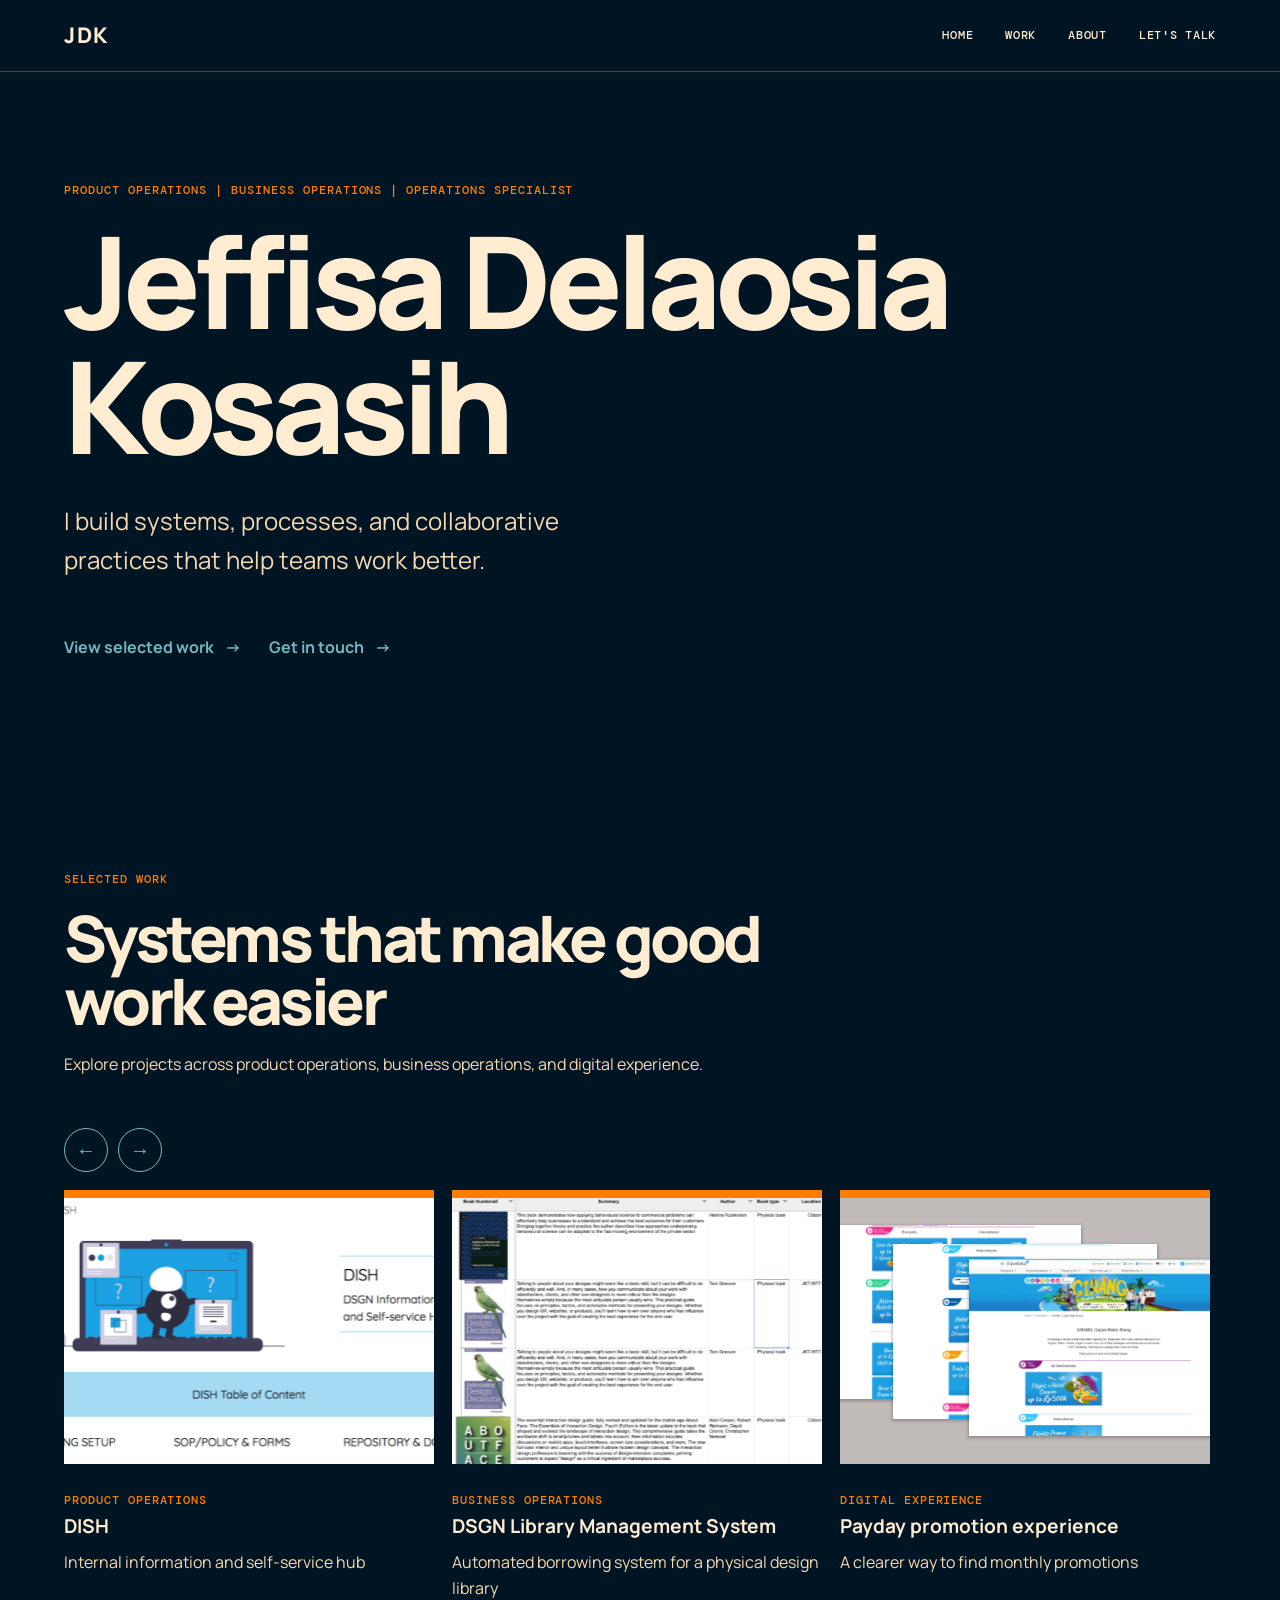
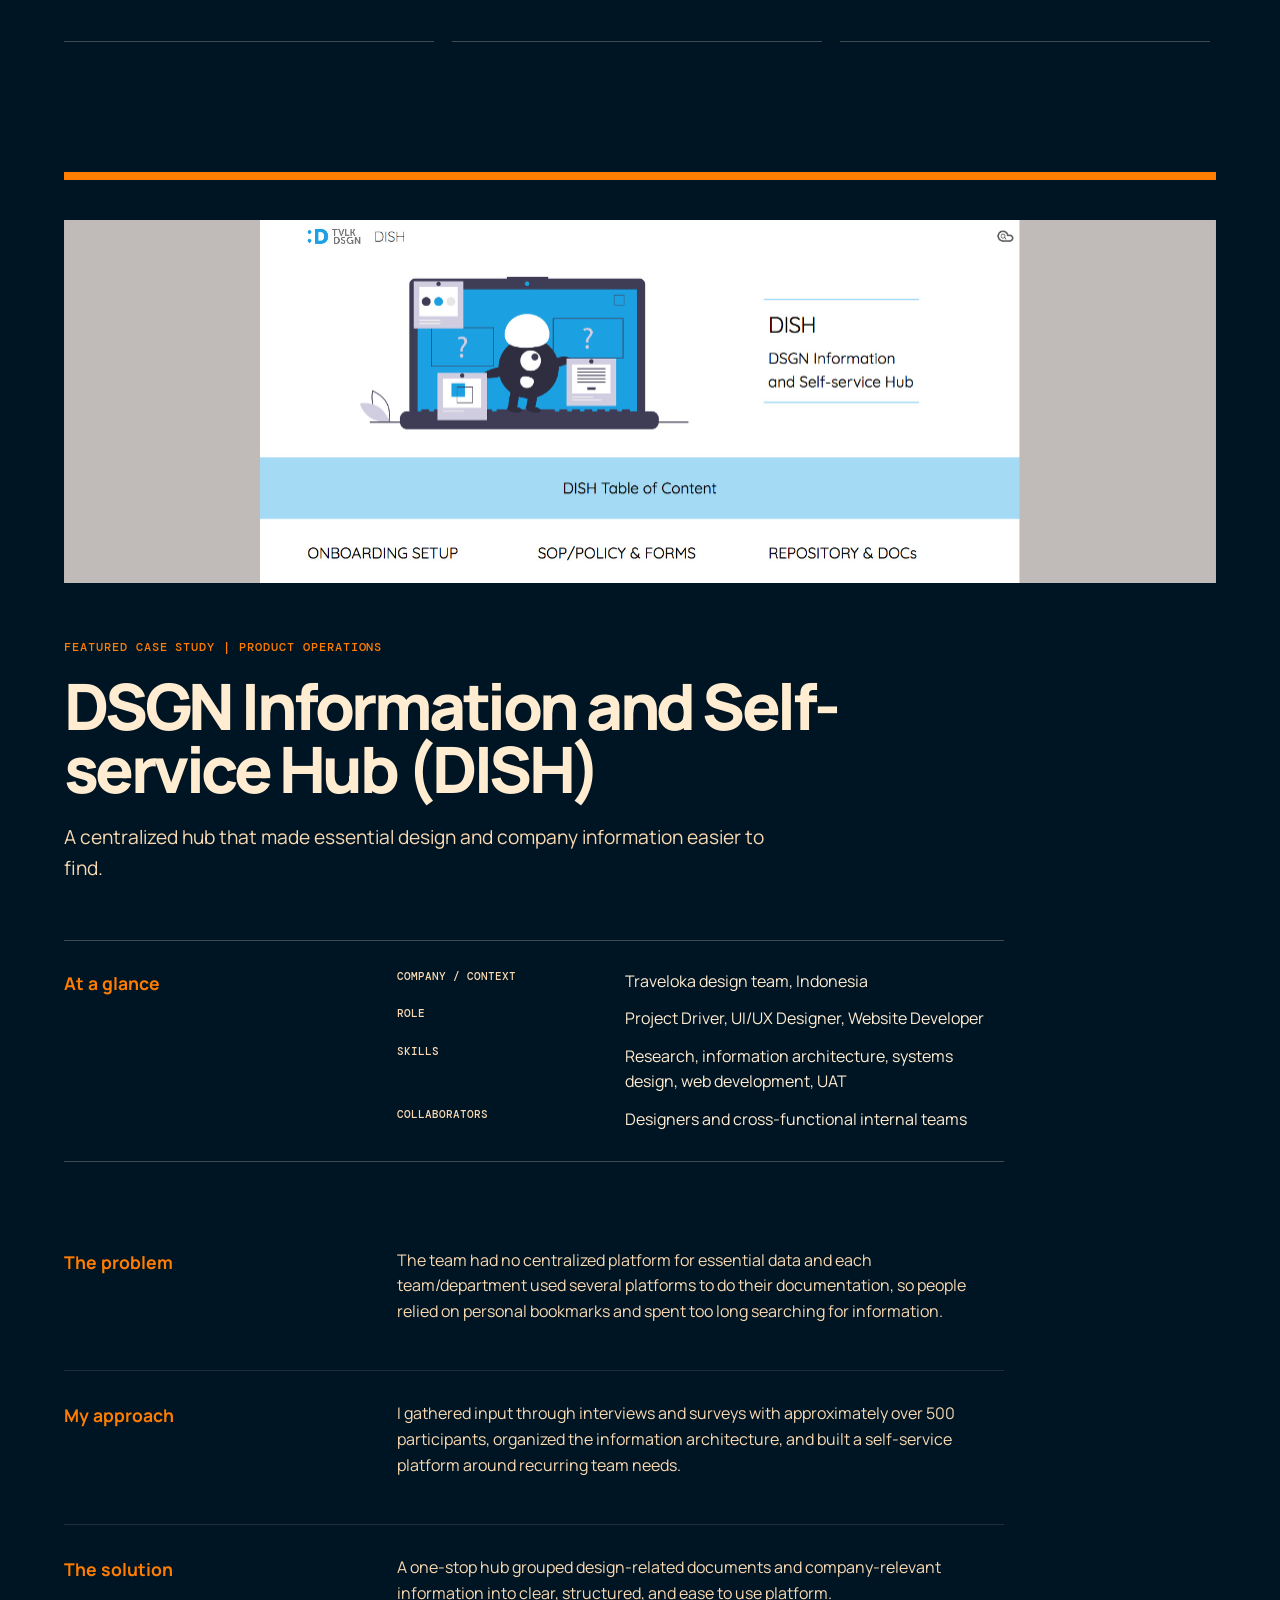
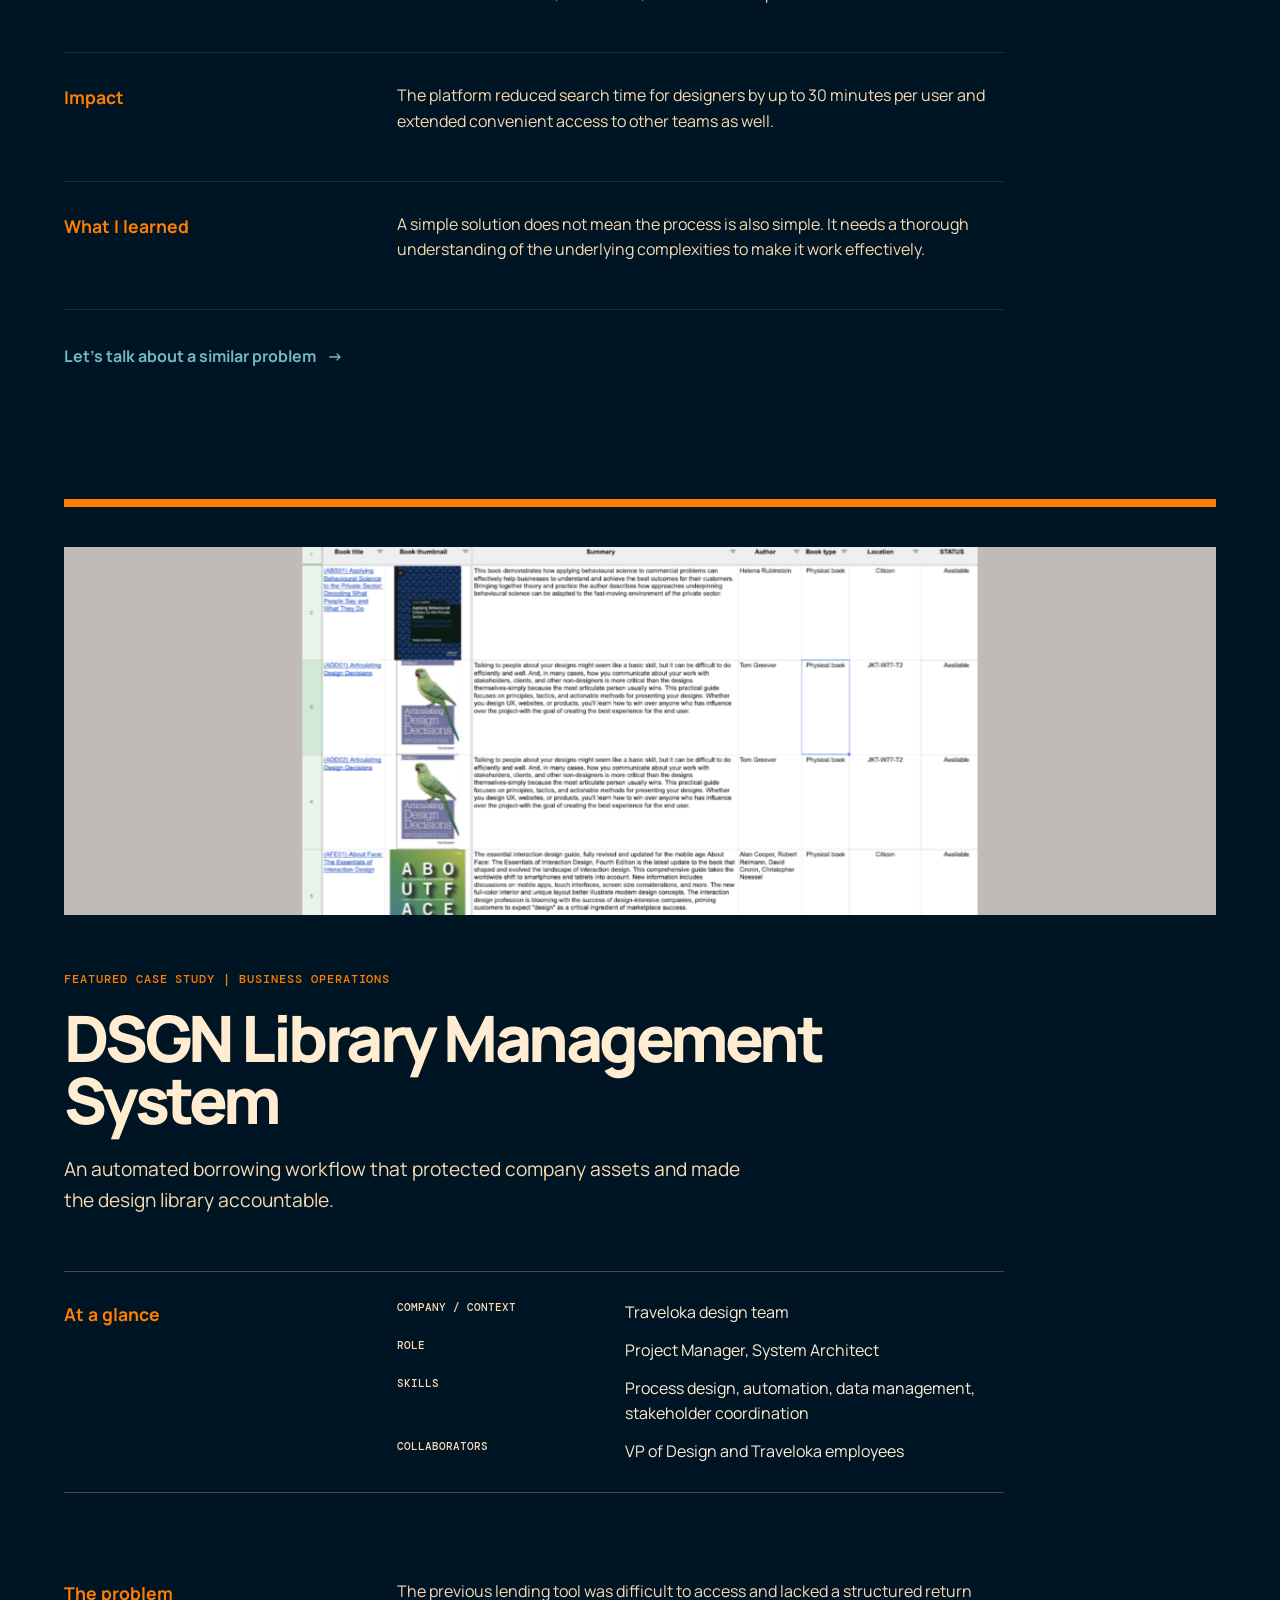
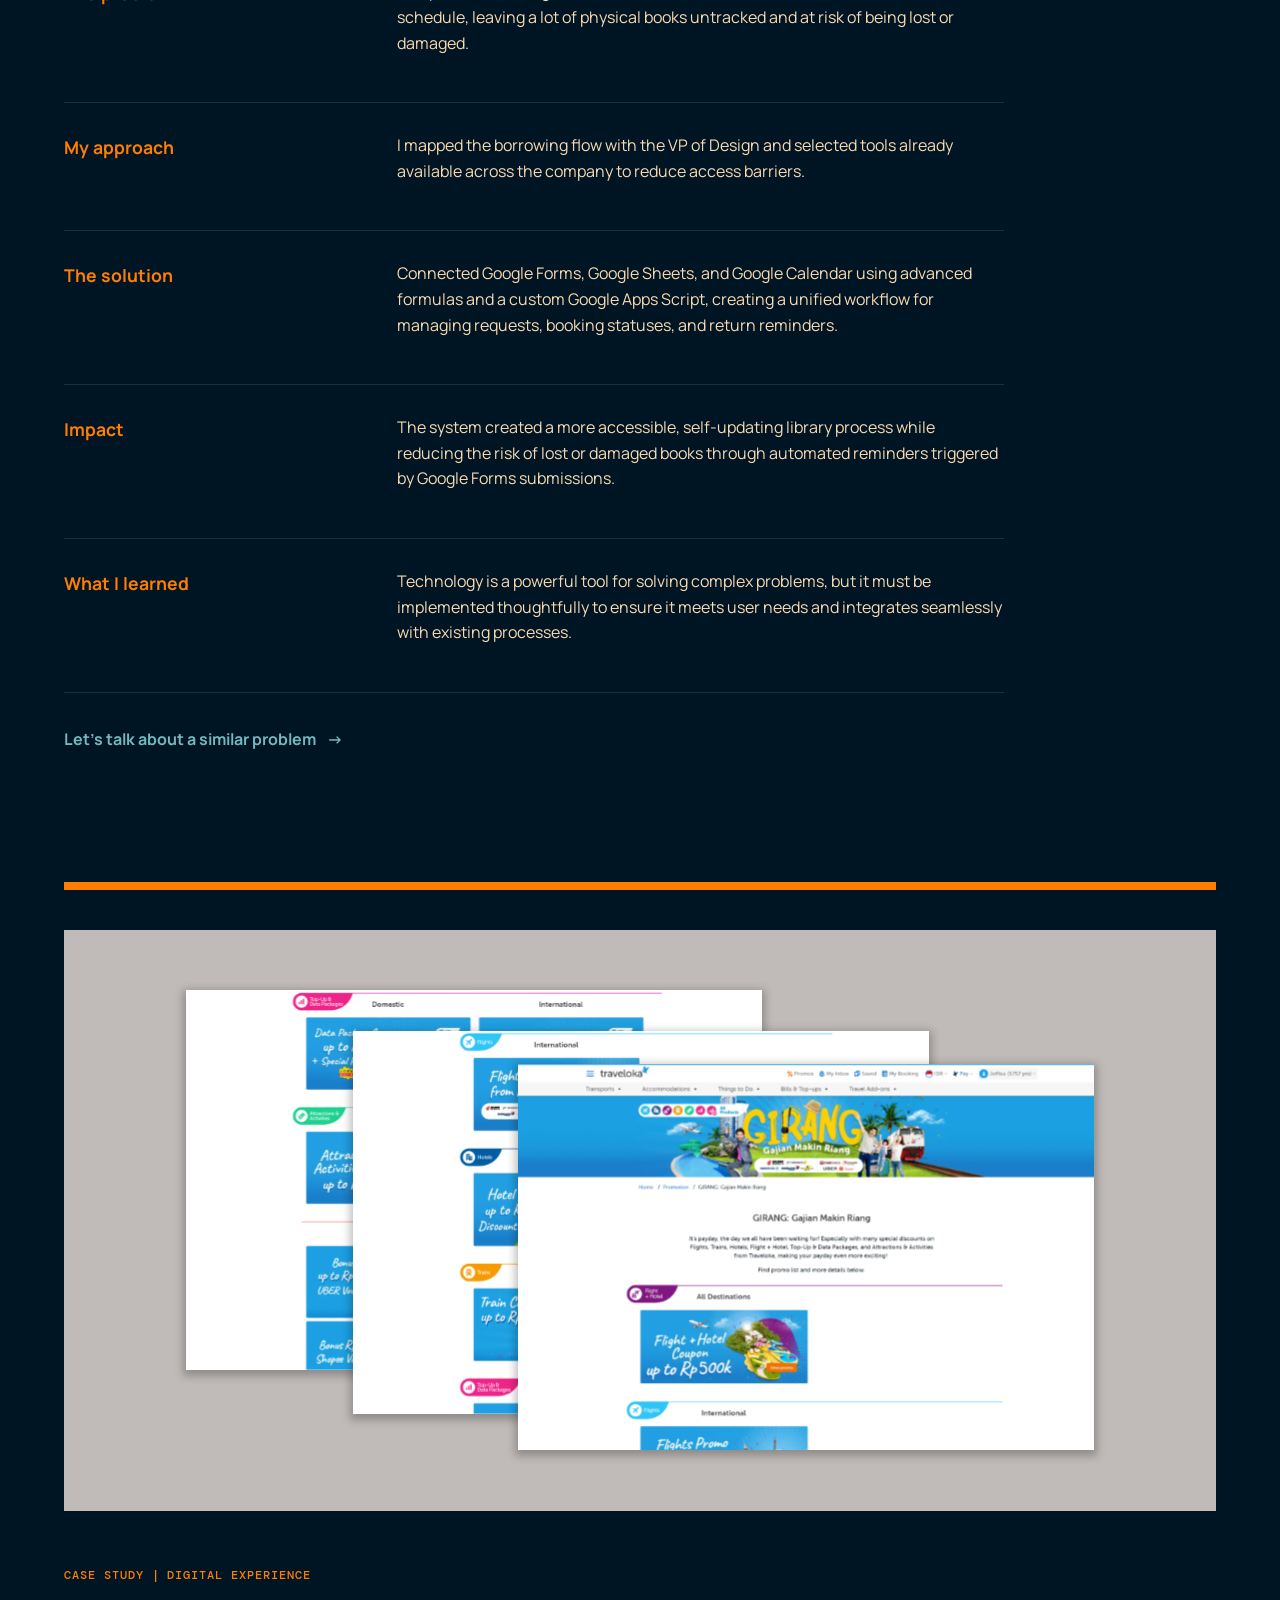
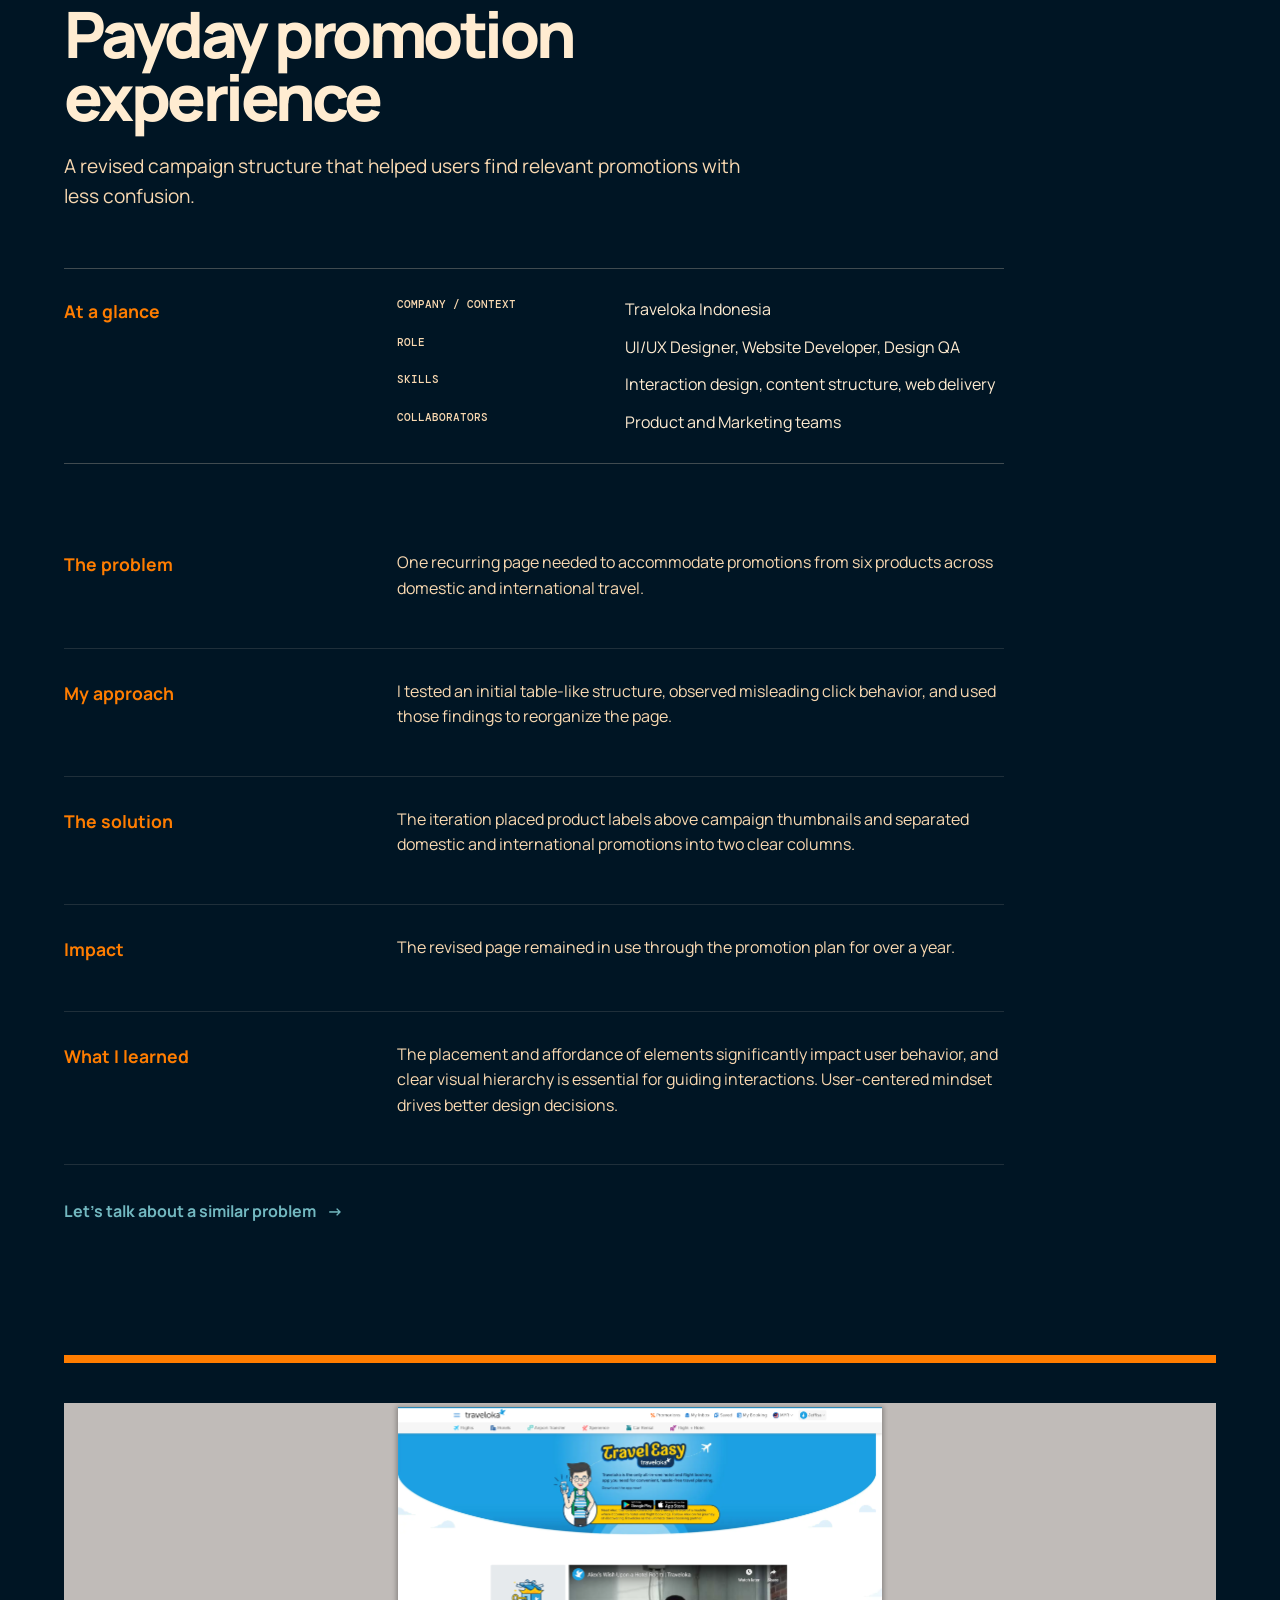
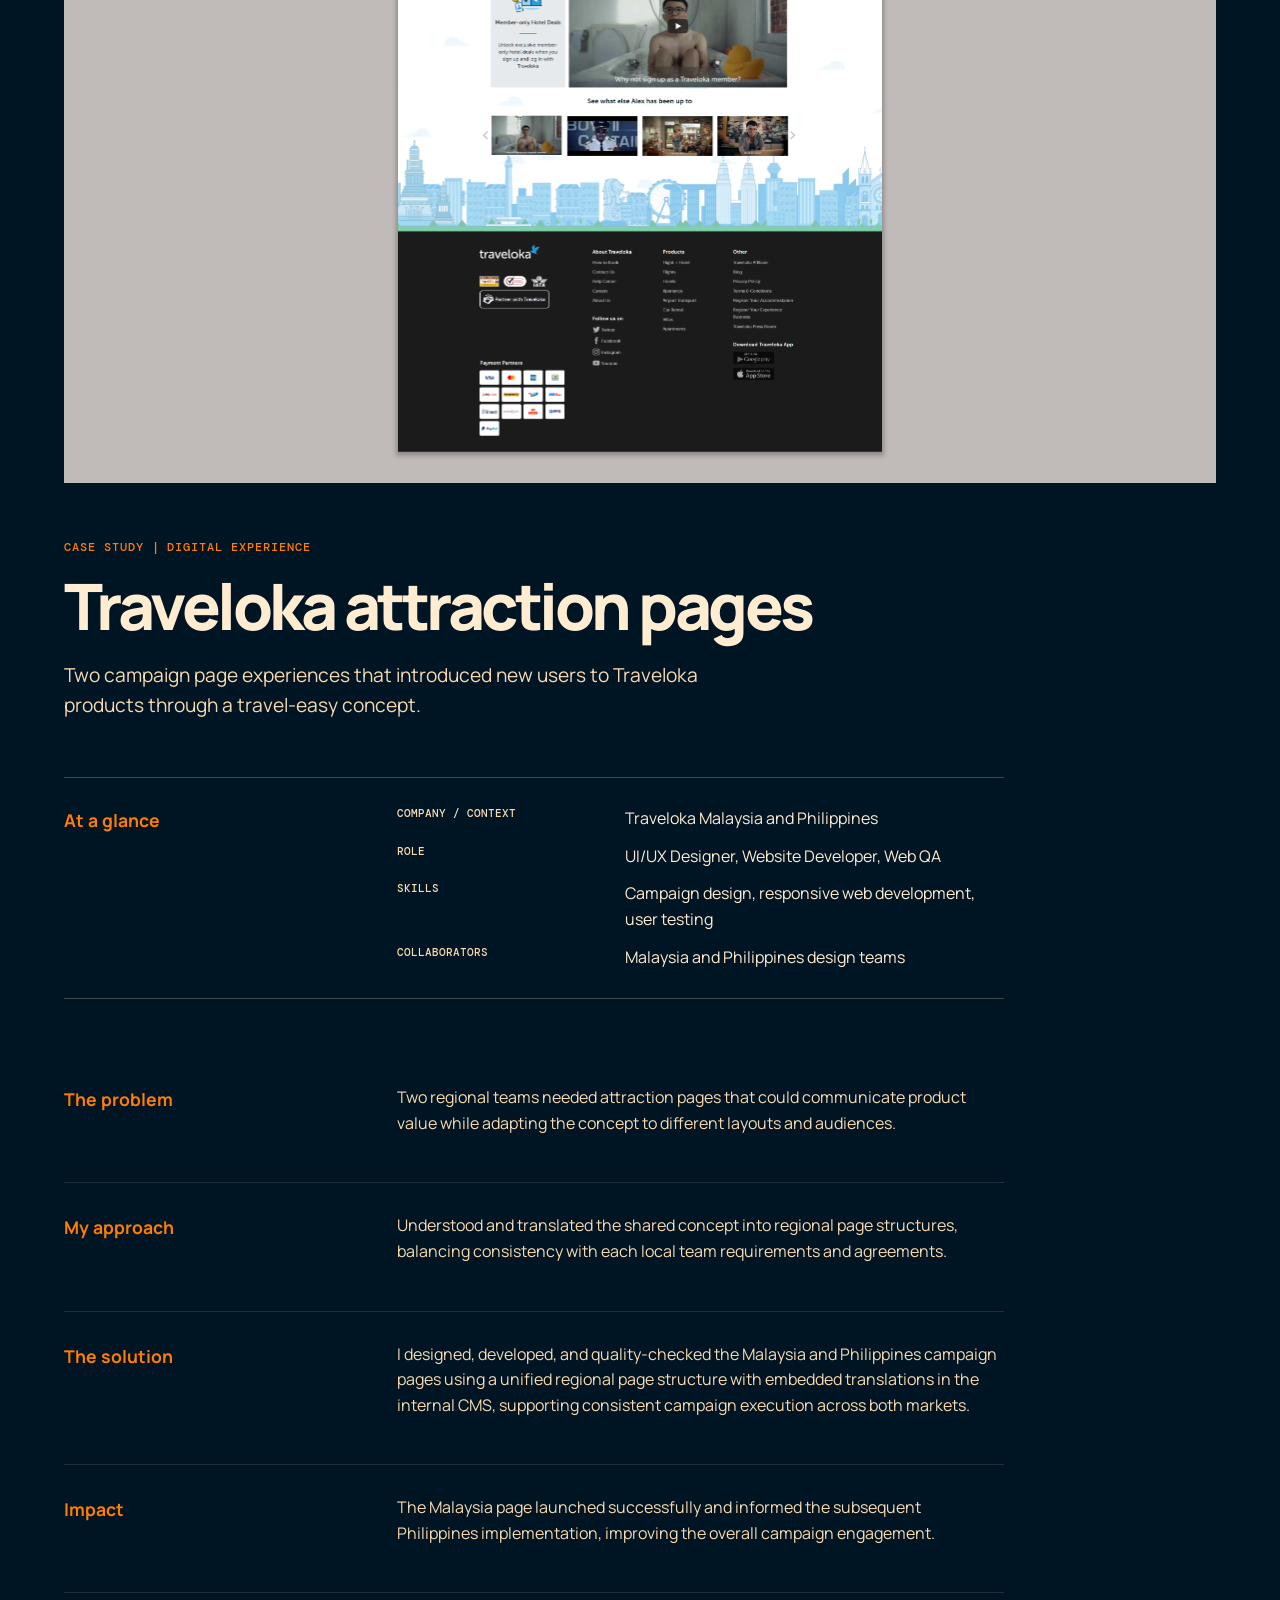
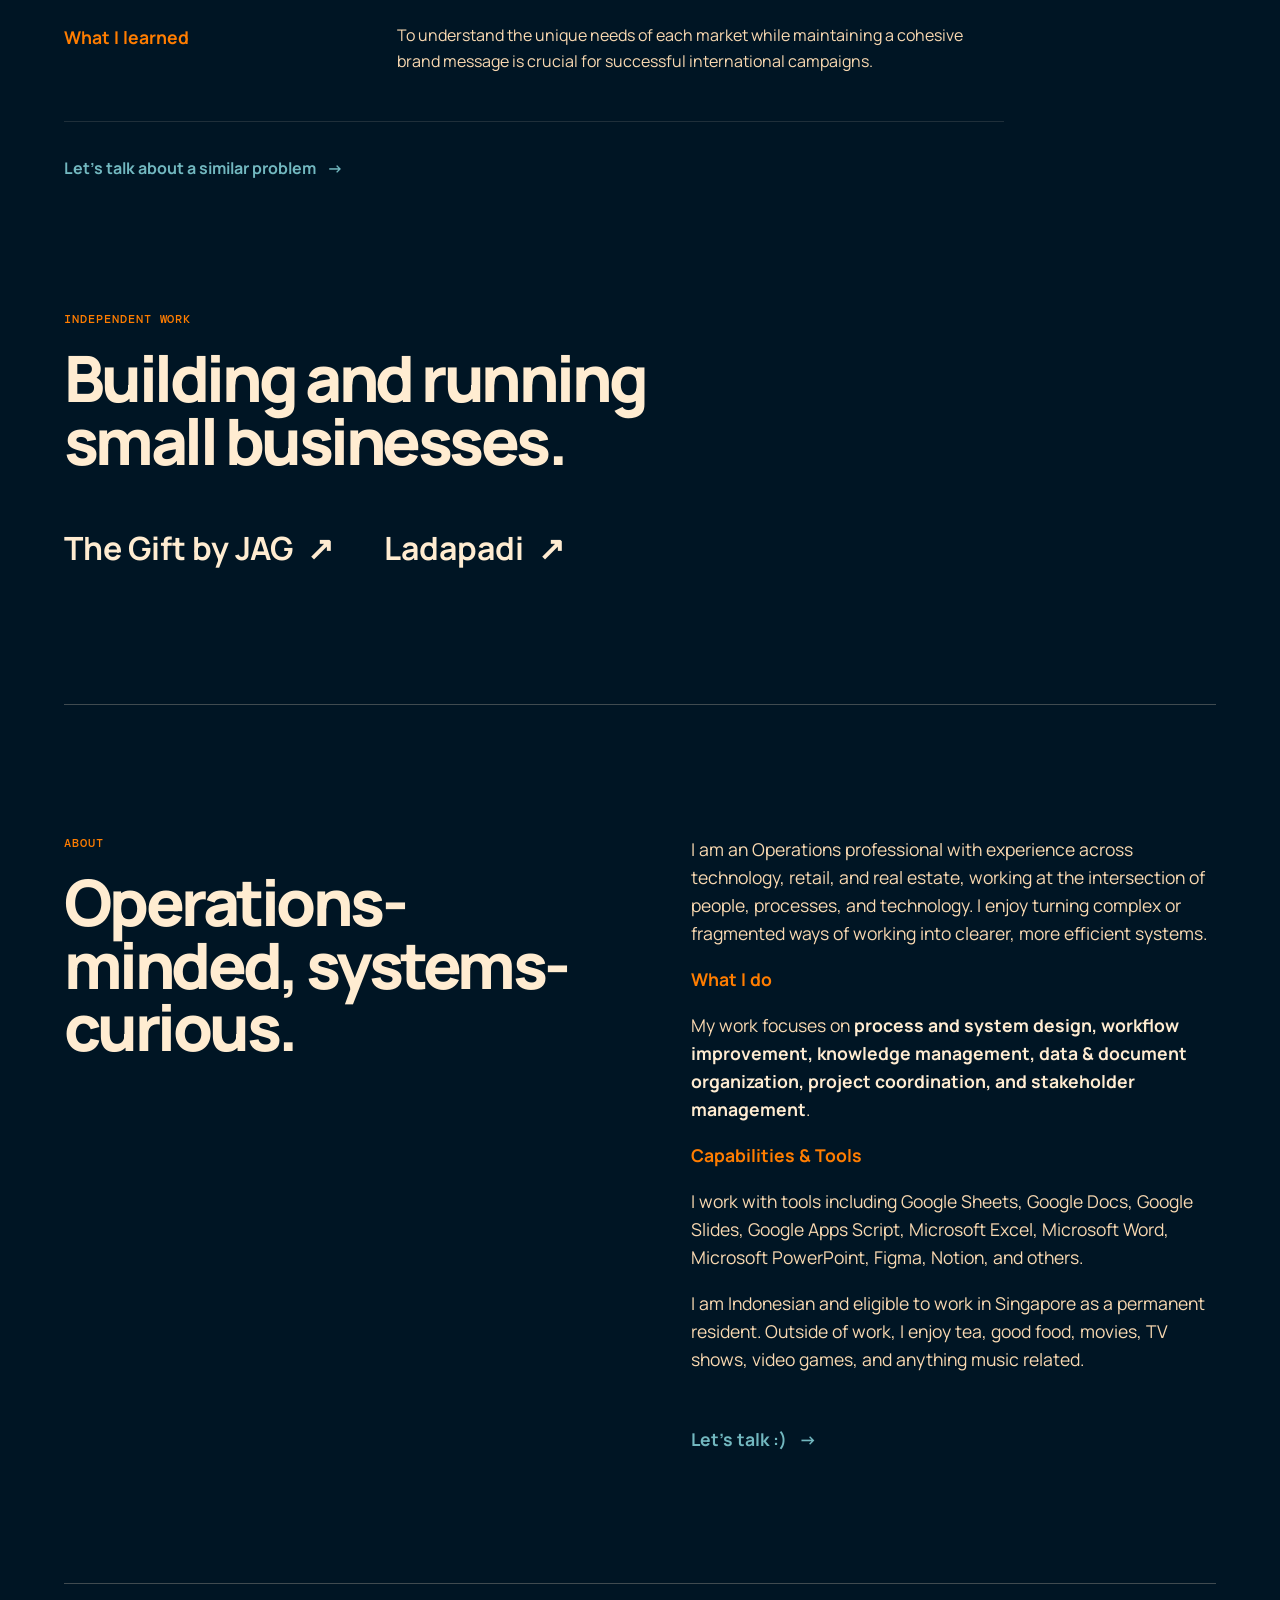
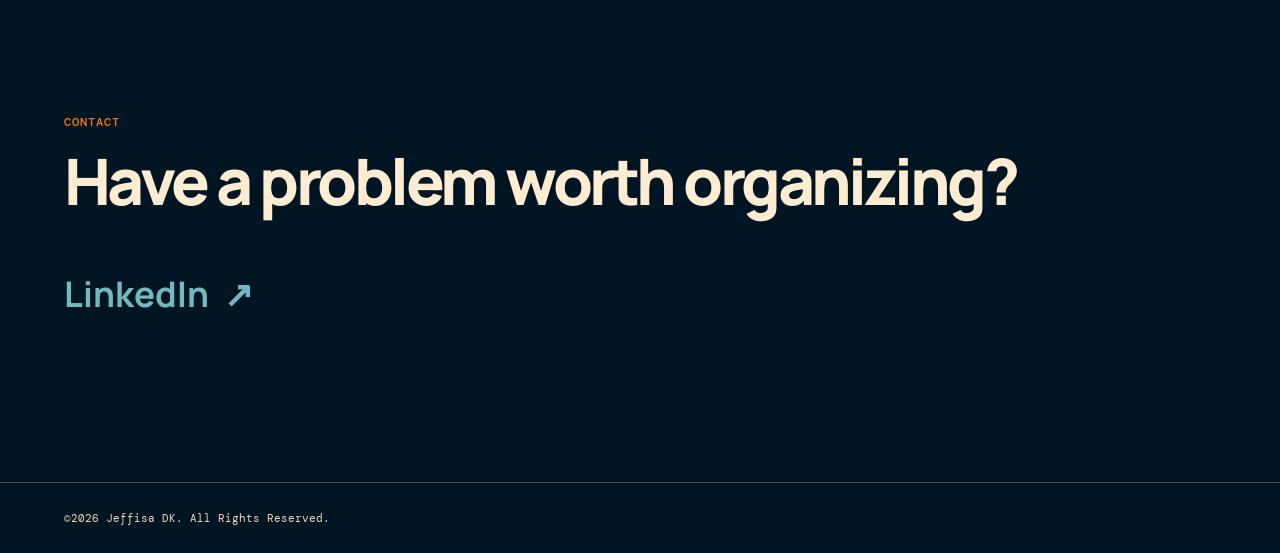
==== index.html @ f5253655 "remove email, add title" ====
<!DOCTYPE html>
<html lang="en">

<head>
    <meta charset="UTF-8">
    <meta name="viewport" content="width=device-width, initial-scale=1.0">
    <meta name="description" content="Jeffisa Delaosia Kosasih - Product Operations and Business Operations portfolio.">
    <link rel="stylesheet" href="style.css">
    <title>Jeffisa Delaosia Kosasih | Product Operations</title>
</head>

<body>
    <header class="site-header">
        <a class="logo" href="#home" aria-label="Jeffisa Delaosia Kosasih home">JDK</a>
        <nav class="site-nav" aria-label="Primary navigation"><a href="#home">Home</a><a href="#work">Work</a><a
                href="#about">About</a><a href="#contact">Let's talk</a></nav>
    </header>
    <main>
        <section class="hero" id="home" aria-labelledby="hero-title">
            <p class="eyebrow">Product Operations | Business Operations | Operations Specialist</p>
            <h1 id="hero-title">Jeffisa Delaosia Kosasih</h1>
            <p class="hero-lede">I build systems, processes, and collaborative practices that help teams work better.
            </p>
            <div class="hero-actions"><a class="text-button" href="#work">View selected work <span
                        aria-hidden="true">&#8594;</span></a><a class="text-button" href="#contact">Get in touch <span
                        aria-hidden="true">&#8594;</span></a></div>
        </section>
        <section class="work-index" id="work" aria-labelledby="work-title">
            <div class="section-heading">
                <p class="eyebrow">Selected work</p>
                <h2 id="work-title">Systems that make good work easier</h2>
                <p>Explore projects across product operations, business operations, and digital experience.</p>
            </div>
            <div class="work-gallery" data-work-gallery>
                <div class="work-controls" aria-label="Selected work controls"><button class="work-arrow" type="button"
                        data-work-prev aria-label="Show previous projects">&#8592;</button><button class="work-arrow"
                        type="button" data-work-next aria-label="Show next projects">&#8594;</button></div>
                <div class="work-viewport" data-work-viewport>
                    <div class="work-track" data-work-track>
                        <a class="work-card work-card-featured" href="#dish"><img src="./picture/do1.svg"
                                alt="Preview of the DISH information hub"><span class="card-type">Product
                                Operations</span>
                            <h3>DISH</h3>
                            <p>Internal information and self-service hub</p>
                        </a>
                        <a class="work-card work-card-featured" href="#library"><img src="./picture/do2.svg"
                                alt="Preview of the DSGN Library Management System"><span class="card-type">Business
                                Operations</span>
                            <h3>DSGN Library Management System</h3>
                            <p>Automated borrowing system for a physical design library</p>
                        </a>
                        <a class="work-card" href="#payday"><img src="./picture/wdd1.svg"
                                alt="Preview of a payday promotion page"><span class="card-type">Digital
                                Experience</span>
                            <h3>Payday promotion experience</h3>
                            <p>A clearer way to find monthly promotions</p>
                        </a>
                        <a class="work-card" href="#attraction"><img src="./picture/wdd2-p1.svg"
                                alt="Preview of a Traveloka attraction page"><span class="card-type">Digital
                                Experience</span>
                            <h3>Traveloka attraction pages</h3>
                            <p>Reusable campaign experiences for new users</p>
                        </a>
                    </div>
                </div>
            </div>
        </section>
        <section class="case-studies" aria-label="Case studies">
            <article class="case-study featured-case" id="dish">
                <div class="case-visual"><img src="./picture/do1.svg" alt="DISH information hub preview"></div>
                <div class="case-content">
                    <p class="card-type">Featured case study | Product Operations</p>
                    <h2>DSGN Information and Self-service Hub (DISH)</h2>
                    <p class="outcome">A centralized hub that made essential design and company information easier to
                        find.</p>
                    <div class="at-a-glance">
                        <h3>At a glance</h3>
                        <dl>
                            <dt>Company / context</dt>
                            <dd>Traveloka design team, Indonesia</dd>
                            <dt>Timeline</dt>
                            <dd>Lorem ipsum dolor sit amet.</dd>
                            <dt>Role</dt>
                            <dd>Project Driver, UI/UX Designer, Website Developer</dd>
                            <dt>Skills</dt>
                            <dd>Research, information architecture, systems design, web development, UAT</dd>
                            <dt>Collaborators</dt>
                            <dd>Designers and cross-functional internal teams</dd>
                        </dl>
                    </div>
                    <div class="case-section">
                        <h3>The problem</h3>
                        <p>The team had no centralized platform for essential data and each team/department used several
                            platforms to do their documentation, so people relied on personal bookmarks and spent too long
                            searching for information.</p>
                    </div>
                    <div class="case-section">
                        <h3>My approach</h3>
                        <p>I gathered input through interviews and surveys with approximately over 500 participants,
                            organized the information architecture, and built a self-service platform around recurring
                            team needs.</p>
                    </div>
                    <div class="case-section">
                        <h3>The solution</h3>
                        <p>A one-stop hub grouped design-related documents and company-relevant information into clear,
                            structured, and ease to use platform.</p>
                    </div>
                    <div class="case-section">
                        <h3>Impact</h3>
                        <p>The platform reduced search time for designers by up to 30 minutes per user and extended
                            convenient access to other teams as well.</p>
                    </div>
                    <div class="case-section">
                        <h3>What I learned</h3>
                        <p>A simple solution does not mean the process is also simple. It needs a thorough understanding of the underlying complexities to make it work effectively.</p>
                    </div><a class="case-contact text-button" href="#contact">Let's talk about a similar problem <span
                            aria-hidden="true">&#8594;</span></a>
                </div>
            </article>
            <article class="case-study featured-case" id="library">
                <div class="case-visual"><img src="./picture/do2.svg" alt="DSGN Library Management System preview">
                </div>
                <div class="case-content">
                    <p class="card-type">Featured case study | Business Operations</p>
                    <h2>DSGN Library Management System</h2>
                    <p class="outcome">An automated borrowing workflow that protected company assets and made the design
                        library accountable.</p>
                    <div class="at-a-glance">
                        <h3>At a glance</h3>
                        <dl>
                            <dt>Company / context</dt>
                            <dd>Traveloka design team</dd>
                            <dt>Timeline</dt>
                            <dd>Lorem ipsum dolor sit amet.</dd>
                            <dt>Role</dt>
                            <dd>Project Manager, System Architect</dd>
                            <dt>Skills</dt>
                            <dd>Process design, automation, data management, stakeholder coordination</dd>
                            <dt>Collaborators</dt>
                            <dd>VP of Design and Traveloka employees</dd>
                        </dl>
                    </div>
                    <div class="case-section">
                        <h3>The problem</h3>
                        <p>The previous lending tool was difficult to access and lacked a structured return schedule,
                            leaving a lot of physical books untracked and at risk of being lost or damaged.</p>
                    </div>
                    <div class="case-section">
                        <h3>My approach</h3>
                        <p>I mapped the borrowing flow with the VP of Design and selected tools already available across
                            the company to reduce access barriers.</p>
                    </div>
                    <div class="case-section">
                        <h3>The solution</h3>
                        <p>Connected Google Forms, Google Sheets, and Google Calendar using advanced formulas and a custom Google Apps Script, creating a unified workflow for managing requests, booking statuses, and return reminders.</p>
                    </div>
                    <div class="case-section">
                        <h3>Impact</h3>
                        <p>The system created a more accessible, self-updating library process while reducing the risk of lost or damaged books through automated reminders triggered by Google Forms submissions.</p>
                    </div>
                    <div class="case-section">
                        <h3>What I learned</h3>
                        <p>Technology is a powerful tool for solving complex problems, but it must be implemented thoughtfully to ensure it meets user needs and integrates seamlessly with existing processes.</p>
                    </div><a class="case-contact text-button" href="#contact">Let's talk about a similar problem <span
                            aria-hidden="true">&#8594;</span></a>
                </div>
            </article>
            <article class="case-study featured-case" id="payday">
                <div class="case-visual"><img src="./picture/wdd1.svg" alt="Payday promotion experience preview"></div>
                <div class="case-content">
                    <p class="card-type">Case study | Digital Experience</p>
                    <h2>Payday promotion experience</h2>
                    <p class="outcome">A revised campaign structure that helped users find relevant promotions with less
                        confusion.</p>
                    <div class="at-a-glance">
                        <h3>At a glance</h3>
                        <dl>
                            <dt>Company / context</dt>
                            <dd>Traveloka Indonesia</dd>
                            <dt>Timeline</dt>
                            <dd>Lorem ipsum dolor sit amet.</dd>
                            <dt>Role</dt>
                            <dd>UI/UX Designer, Website Developer, Design QA</dd>
                            <dt>Skills</dt>
                            <dd>Interaction design, content structure, web delivery</dd>
                            <dt>Collaborators</dt>
                            <dd>Product and Marketing teams</dd>
                        </dl>
                    </div>
                    <div class="case-section">
                        <h3>The problem</h3>
                        <p>One recurring page needed to accommodate promotions from six products across domestic and
                            international travel.</p>
                    </div>
                    <div class="case-section">
                        <h3>My approach</h3>
                        <p>I tested an initial table-like structure, observed misleading click behavior, and used those
                            findings to reorganize the page.</p>
                    </div>
                    <div class="case-section">
                        <h3>The solution</h3>
                        <p>The iteration placed product labels above campaign thumbnails and separated domestic and
                            international promotions into two clear columns.</p>
                    </div>
                    <div class="case-section">
                        <h3>Impact</h3>
                        <p>The revised page remained in use through the promotion plan for over a year.</p>
                    </div>
                    <div class="case-section">
                        <h3>What I learned</h3>
                        <p>The placement and affordance of elements significantly impact user behavior, and clear visual hierarchy is essential for guiding interactions. User-centered mindset drives better design decisions.</p>
                    </div><a class="case-contact text-button" href="#contact">Let's talk about a similar problem <span
                            aria-hidden="true">&#8594;</span></a>
                </div>
            </article>
            <article class="case-study featured-case" id="attraction">
                <div class="case-visual"><img src="./picture/wdd2-p1.svg" alt="Traveloka attraction page preview"></div>
                <div class="case-content">
                    <p class="card-type">Case study | Digital Experience</p>
                    <h2>Traveloka attraction pages</h2>
                    <p class="outcome">Two campaign page experiences that introduced new users to Traveloka products
                        through a travel-easy concept.</p>
                    <div class="at-a-glance">
                        <h3>At a glance</h3>
                        <dl>
                            <dt>Company / context</dt>
                            <dd>Traveloka Malaysia and Philippines</dd>
                            <dt>Timeline</dt>
                            <dd>Lorem ipsum dolor sit amet.</dd>
                            <dt>Role</dt>
                            <dd>UI/UX Designer, Website Developer, Web QA</dd>
                            <dt>Skills</dt>
                            <dd>Campaign design, responsive web development, user testing</dd>
                            <dt>Collaborators</dt>
                            <dd>Malaysia and Philippines design teams</dd>
                        </dl>
                    </div>
                    <div class="case-section">
                        <h3>The problem</h3>
                        <p>Two regional teams needed attraction pages that could communicate product value while
                            adapting the concept to different layouts and audiences.</p>
                    </div>
                    <div class="case-section">
                        <h3>My approach</h3>
                        <p>Understood and translated the shared concept into regional page structures, balancing consistency with
                            each local team requirements and agreements.</p>
                    </div>
                    <div class="case-section">
                        <h3>The solution</h3>
                        <p>I designed, developed, and quality-checked the Malaysia and Philippines campaign pages using a unified regional page structure with embedded translations in the internal CMS, supporting consistent campaign execution across both markets.</p>
                    </div>
                    <div class="case-section">
                        <h3>Impact</h3>
                        <p>The Malaysia page launched successfully and informed the subsequent Philippines
                            implementation, improving the overall campaign engagement.</p>
                    </div>
                    <div class="case-section">
                        <h3>What I learned</h3>
                        <p>To understand the unique needs of each market while maintaining a cohesive brand message is crucial for successful international campaigns.</p>
                    </div><a class="case-contact text-button" href="#contact">Let's talk about a similar problem <span
                            aria-hidden="true">&#8594;</span></a>
                </div>
            </article>
        </section>
        <section class="independent-work" aria-labelledby="independent-title">
            <div class="section-heading">
                <p class="eyebrow">Independent work</p>
                <h2 id="independent-title">Building and running small businesses.</h2>
            </div>
            <div class="independent-links"><a href="https://www.instagram.com/thegiftbyjag/" target="_blank"
                    rel="noreferrer">The Gift by JAG <span aria-hidden="true">&#8599;</span></a><a
                    href="https://www.instagram.com/sambal.ladapadi/" target="_blank" rel="noreferrer">Ladapadi <span
                        aria-hidden="true">&#8599;</span></a></div>
        </section>
        <section class="about-section" id="about" aria-labelledby="about-title">
            <div>
                <p class="eyebrow">About</p>
                <h2 id="about-title">Operations-minded, systems-curious.</h2>
            </div>
            <div class="about-copy">
                <p>I am an Operations professional with experience across technology, retail, and real estate, working at the intersection of people, processes, and technology. I enjoy turning complex or fragmented ways of working into clearer, more efficient systems.</p>
                <h3>What I do</h3><p>My work focuses on <strong>process and system design, workflow improvement, knowledge management, data & document organization, project
                        coordination, and stakeholder management</strong>.</p> 
                        <h3>Capabilities & Tools</h3><p></p>I work with tools including Google Sheets, Google Docs,
                    Google Slides, Google Apps Script, Microsoft Excel, Microsoft Word, Microsoft PowerPoint, Figma, Notion, and others.</p>
                <p>I am Indonesian and eligible to work in Singapore as a permanent resident. Outside of work, I enjoy tea, good food, movies, TV shows, video
                    games, and anything music related.</p><a class="case-contact text-button" href="#contact">Let's talk :)  <span
                            aria-hidden="true">&#8594;</span></a>
            </div>
        </section>
        <section class="contact-section" id="contact" aria-labelledby="contact-title">
            <p class="eyebrow">Contact</p>
            <h2 id="contact-title">Have a problem worth organizing?</h2><a
                class="contact-link" href="https://www.linkedin.com/in/jeffisa-delaosia-k-0b589a56/" target="_blank"
                rel="noreferrer">LinkedIn <span aria-hidden="true">&#8599;</span></a>
        </section>
    </main>
    <footer class="site-footer">&#169;2026 Jeffisa DK. All Rights Reserved.</footer>
    <script src="script.js"></script>
</body>

</html>
---- style.css ----
@import url('https://fonts.googleapis.com/css2?family=DM+Mono:wght@400;500&family=Manrope:wght@400;500;600;700;800&display=swap');
:root { --ink: #FFECD1; --navy: #001524; --teal: #15616D; --link: #72B8C0; --orange: #FF7D00; --rust: #78290F; --line: rgba(255, 236, 209, .25); }
* { box-sizing: border-box; }
html { scroll-behavior: smooth; }
body { margin: 0; overflow-x: hidden; background: var(--navy); color: var(--ink); font-family: 'Manrope', sans-serif; line-height: 1.6; }
a { color: inherit; text-decoration: none; }
img { display: block; max-width: 100%; }
.site-header { position: sticky; top: 0; z-index: 10; display: flex; align-items: center; justify-content: space-between; padding: 18px 5vw; background: rgba(0, 21, 36, .94); border-bottom: 1px solid var(--line); backdrop-filter: blur(12px); }
.logo { color: #FFECD1; font-size: 1.35rem; font-weight: 800; letter-spacing: .08em; }
.site-nav { display: flex; gap: 32px; font: 500 12px 'DM Mono', monospace; text-transform: uppercase; letter-spacing: .06em; }
.site-nav a:hover, .contact-link:hover, .independent-links a:hover, .text-button:hover, .case-contact:hover { color: var(--link); }
.hero, .work-index, .case-studies, .independent-work, .about-section, .contact-section { width: min(1280px, 90vw); margin: 0 auto; }
.hero { min-height: 76vh; display: flex; flex-direction: column; justify-content: center; padding: 110px 0 130px; }
.eyebrow, .card-type { margin: 0 0 20px; color: var(--orange); font: 500 12px 'DM Mono', monospace; letter-spacing: .08em; text-transform: uppercase; }
h1, h2, h3, p { margin-top: 0; }
h1, h2 { overflow-wrap: anywhere; font-weight: 800; letter-spacing: -.055em; line-height: .98; }
h1 { max-width: 100%; margin-bottom: 34px; color: var(--ink); font-size: clamp(3.6rem, 10vw, 9rem); }
h2 { font-size: clamp(2.2rem, 5vw, 5rem); }
h3 { font-size: 1.1rem; }
.hero-lede { max-width: 600px; color: #f9d9b1; font-size: clamp(1.1rem, 2vw, 1.5rem); }
.hero-actions { display: flex; flex-wrap: wrap; gap: 28px; margin-top: 32px; }
.text-button, .case-contact { color: var(--link); font-weight: 700; }
.text-button span, .contact-link span, .independent-links span, .case-contact span { display: inline-block; margin-left: 8px; transition: transform .2s; }
.text-button:hover span, .contact-link:hover span, .independent-links a:hover span, .case-contact:hover span { transform: translateX(5px); }
.work-index { padding: 80px 0 130px; }
.section-heading { max-width: 700px; margin-bottom: 50px; }
.section-heading h2 { margin-bottom: 20px; }
.section-heading p:last-child { color: #f9d9b1; }
.work-gallery { position: relative; }
.work-controls { display: flex; justify-content: flex-start; gap: 10px; margin-bottom: 18px; }
.work-arrow { display: grid; width: 44px; height: 44px; place-items: center; border: 1px solid var(--link); border-radius: 50%; background: transparent; color: var(--link); cursor: pointer; font: 20px 'DM Mono', monospace; }
.work-arrow:hover, .work-arrow:focus-visible { background: var(--link); color: var(--navy); }
.work-viewport { overflow: hidden; }
.work-track { display: flex; width: max-content; gap: 18px; transition: transform .35s ease; }
.work-card { width: min(31vw, 370px); flex: 0 0 auto; padding-bottom: 24px; border-bottom: 1px solid var(--line); }
.work-card img { width: 100%; aspect-ratio: 1.35; object-fit: cover; margin-bottom: 22px; background: var(--orange); border-top: 8px solid var(--orange); }
.work-card h3 { margin-bottom: 8px; font-size: 1.2rem; }
.work-card p { color: #f9d9b1; }
.work-card:hover h3 { color: var(--orange); }
.case-studies { display: grid; gap: 130px; }
.case-study { scroll-margin-top: 100px; padding-top: 40px; border-top: 1px solid var(--line); }
.case-study.featured-case { border-top: 8px solid var(--orange); }
.featured-case .case-visual { background: var(--rust); }
.case-visual { background: var(--teal); }
.case-study#attraction .case-visual { background: #C0BBB8; }
.case-visual img { width: 100%; max-height: 680px; object-fit: contain; }
.case-content { width: 100%; max-width: 940px; padding: 56px 0 0; }
.case-content h2 { max-width: 800px; margin-bottom: 22px; }
.outcome { max-width: 700px; color: #f9d9b1; font-size: 1.2rem; }
.at-a-glance { display: grid; grid-template-columns: 1fr 2fr; gap: 30px; margin: 56px 0; padding: 28px 0; border-top: 1px solid var(--line); border-bottom: 1px solid var(--line); }
.at-a-glance h3 { color: var(--orange); }
dl { display: grid; grid-template-columns: minmax(130px, .7fr) 1.3fr; gap: 12px 24px; margin: 0; }
dt { color: #f9d9b1; font: 500 11px 'DM Mono', monospace; text-transform: uppercase; }
dd { margin: 0; }
.case-section { display: grid; grid-template-columns: 1fr 2fr; gap: 30px; padding: 30px 0; border-bottom: 1px solid rgba(255, 236, 209, .12); }
.case-section h3 { color: var(--orange); }
.case-section p { color: #f9d9b1; }
.case-contact { display: inline-block; margin-top: 34px; color: var(--link); font-weight: 700; }
.independent-work, .about-section, .contact-section { padding: 130px 0; border-top: 1px solid var(--line); }
.case-studies + .independent-work { border-top: 0; }
.independent-links { display: flex; flex-wrap: wrap; gap: 50px; font-size: clamp(1.2rem, 2.5vw, 2rem); font-weight: 700; }
.about-section { display: grid; grid-template-columns: 1fr 1fr; gap: 8vw; }
.about-copy { color: #f9d9b1; font-size: 1.1rem; }
.about-copy h3 { color: #FF7D00; }
.about-copy strong { color: var(--ink); }
.contact-section { padding-bottom: 160px; }
.contact-link { display: inline-block; margin-right: 36px; color: var(--link); font-size: clamp(1.2rem, 3vw, 2.2rem); font-weight: 700; }
.site-footer { padding: 28px 5vw; border-top: 1px solid var(--line); color: #f9d9b1; font: 11px 'DM Mono', monospace; }
@media (max-width: 1000px) {
	.hero, .work-index, .case-studies, .independent-work, .about-section, .contact-section { width: min(92vw, 760px); }
	.hero { padding: 90px 0 110px; }
	h1 { font-size: clamp(3.2rem, 9vw, 6.5rem); }
	h2 { font-size: clamp(2.1rem, 6vw, 4rem); }
	.case-content { padding-top: 44px; }
	.at-a-glance, .case-section, .about-section { grid-template-columns: 1fr 1.6fr; }
}
@media (max-width: 700px) { .site-header { padding: 14px 5vw; } .site-nav { gap: 14px; font-size: 10px; } .hero { min-height: 80vh; padding: 80px 0; } .hero-actions { gap: 16px; } .work-index { padding: 70px 0 100px; } .work-card { width: 78vw; } .work-arrow { width: 40px; height: 40px; } .case-studies { gap: 90px; } .case-content { padding-top: 36px; } .at-a-glance, .case-section, .about-section { grid-template-columns: 1fr; gap: 14px; } .at-a-glance { margin: 36px 0; } dl { grid-template-columns: 1fr; gap: 4px; } dd { margin-bottom: 12px; } .independent-work, .about-section, .contact-section { padding: 90px 0; } .about-section { gap: 30px; } .contact-link { display: block; margin: 20px 0; } }
@media (max-width: 420px) {
	.site-header { align-items: flex-start; gap: 18px; }
	.site-nav { flex-wrap: wrap; justify-content: flex-end; gap: 8px 12px; line-height: 1.2; }
	.hero { min-height: auto; padding: 72px 0 88px; }
	h1 { font-size: clamp(2.8rem, 14vw, 4.2rem); }
	.hero-lede { font-size: 1rem; }
	.hero-actions { flex-direction: column; align-items: flex-start; }
	.section-heading { margin-bottom: 34px; }
	.work-controls { margin-bottom: 14px; }
	.work-card { width: 82vw; }
	.case-study { padding-top: 28px; }
	.case-content { padding-top: 28px; }
	.case-content h2 { font-size: 2.25rem; }
	.outcome, .about-copy { font-size: 1rem; }
	.independent-links { gap: 24px; }
}
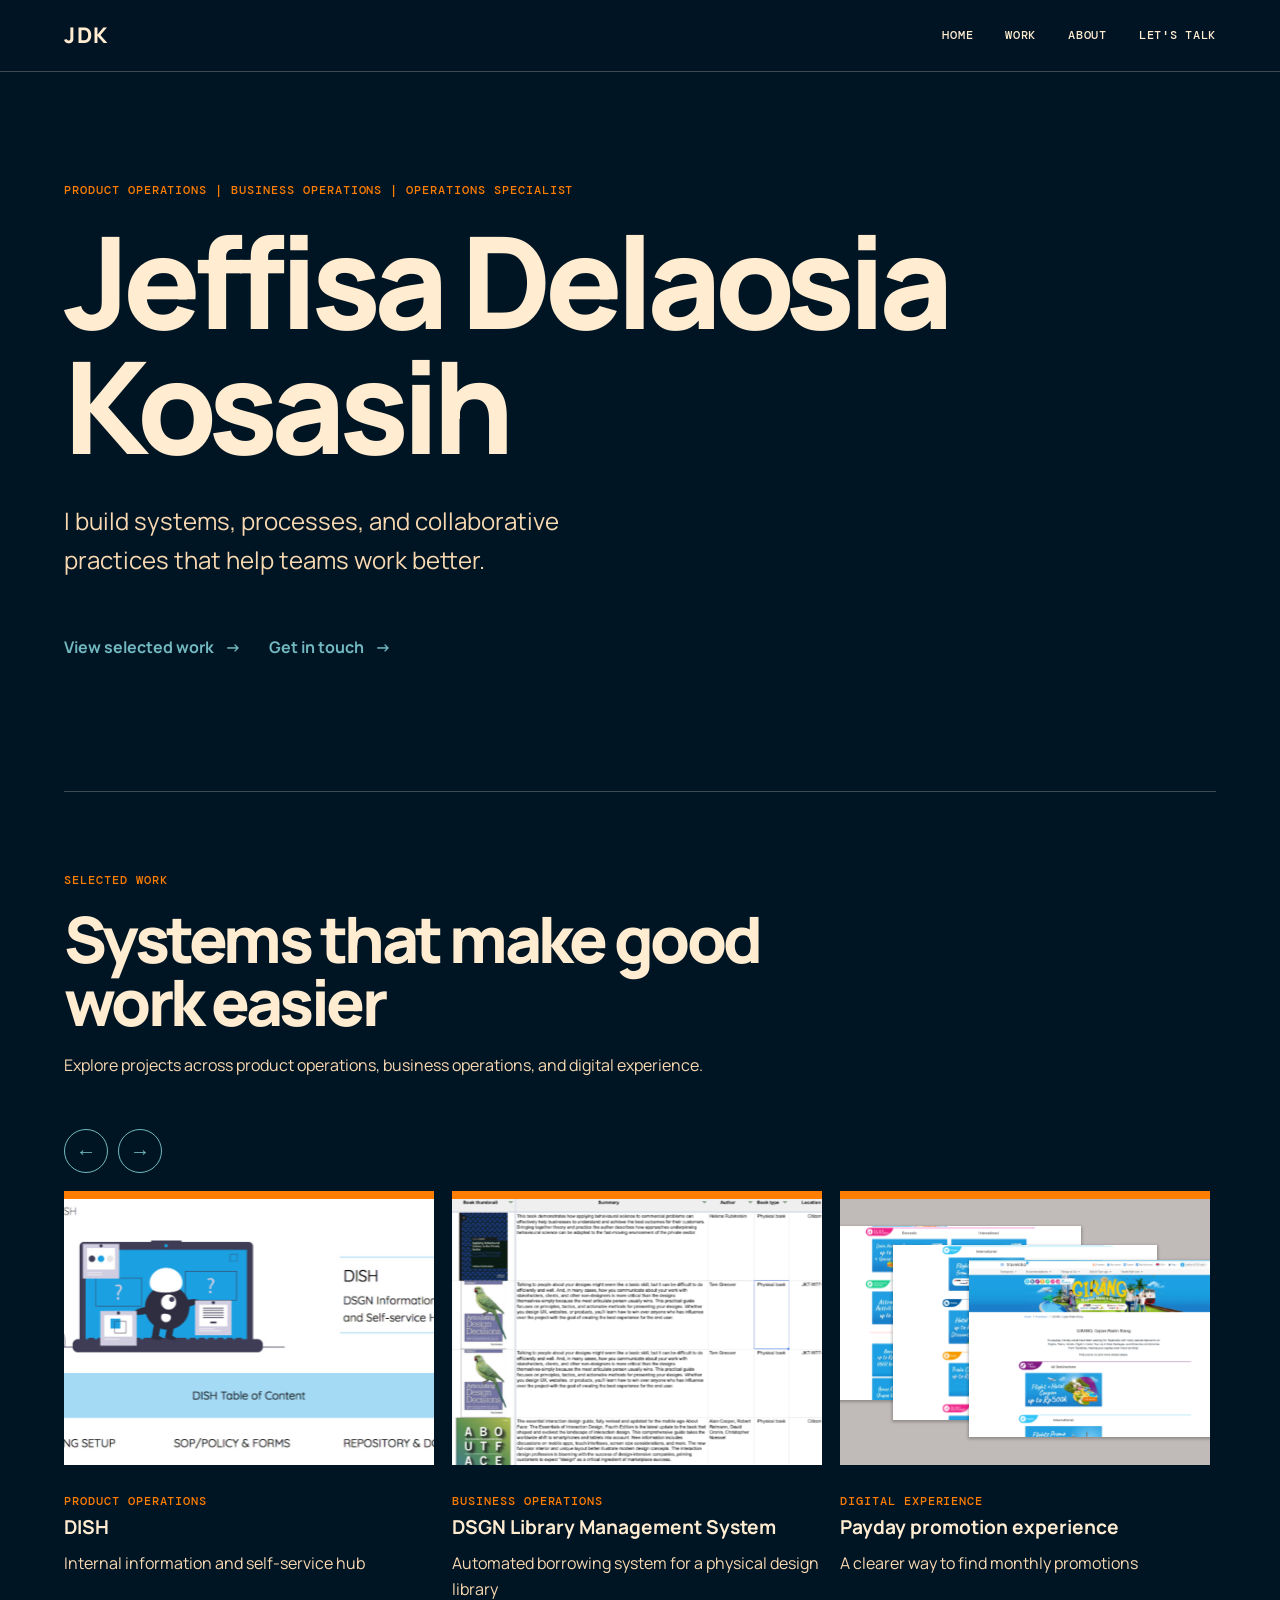
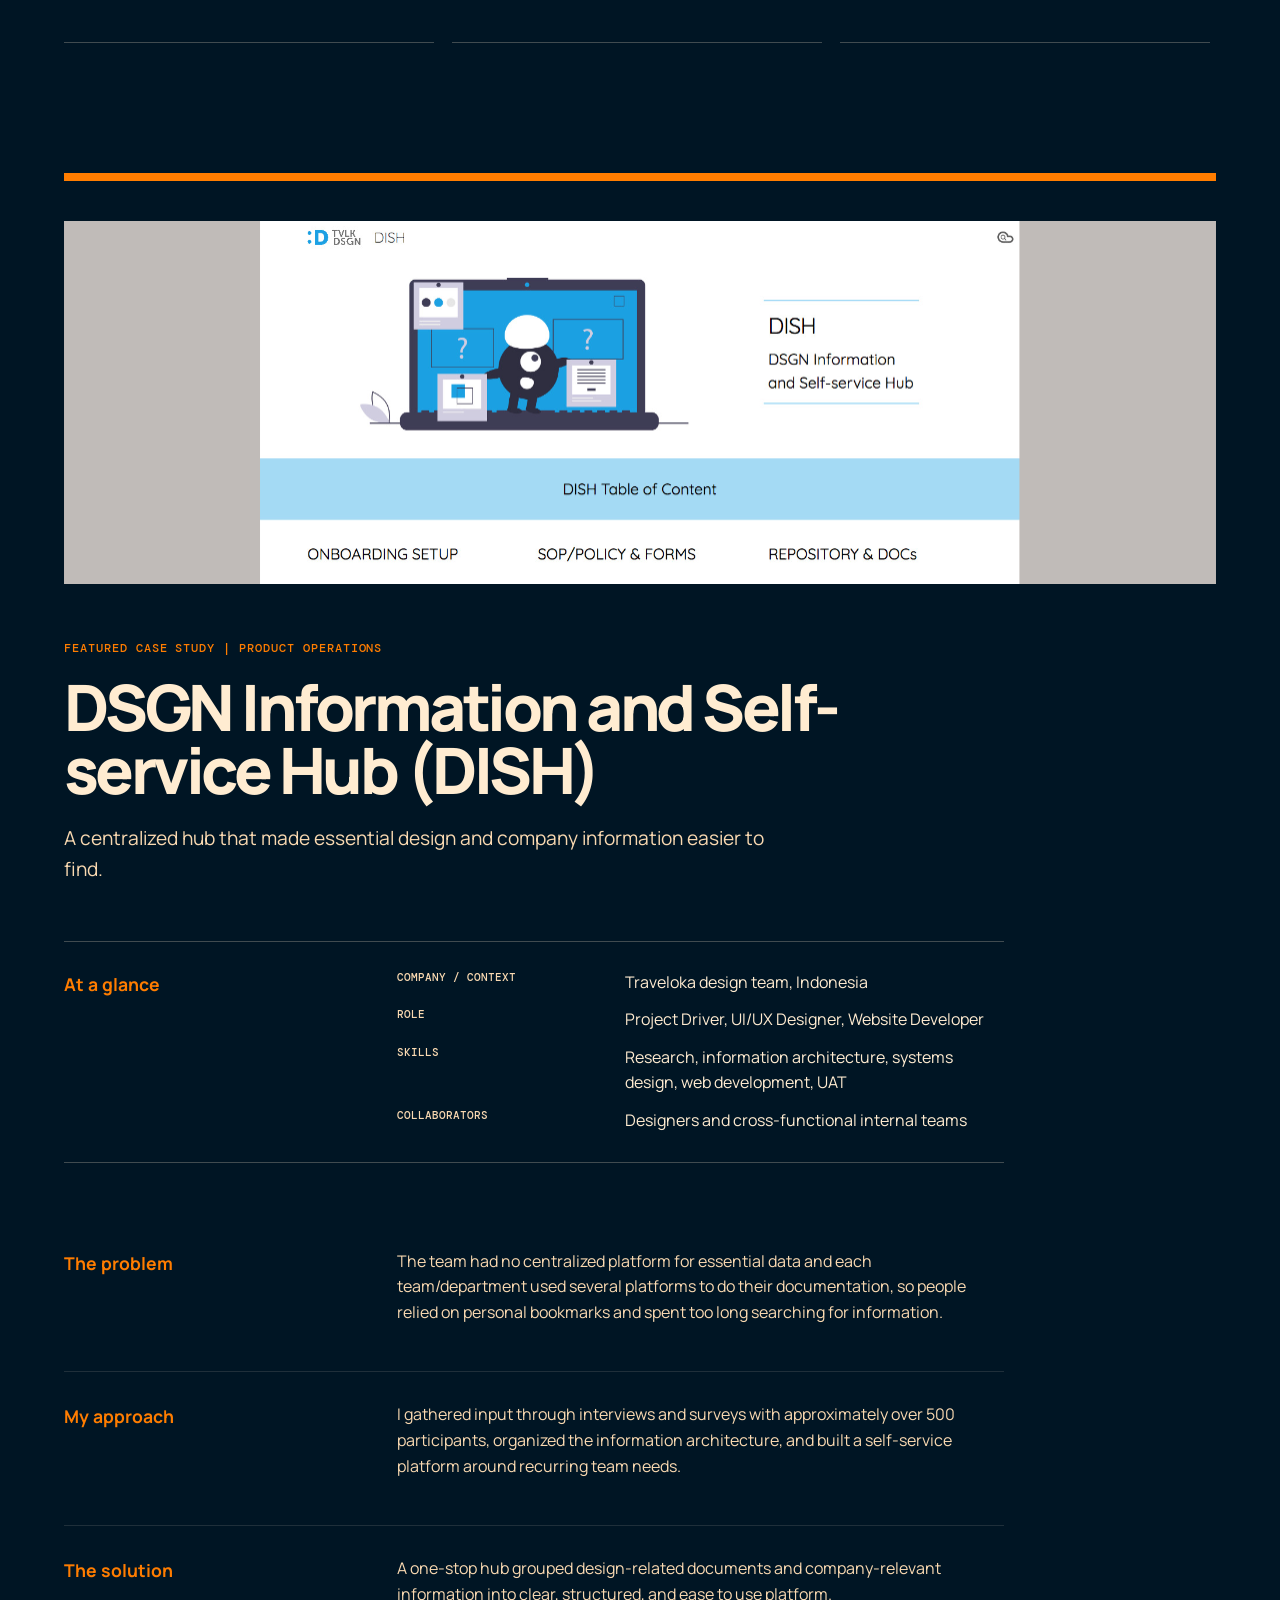
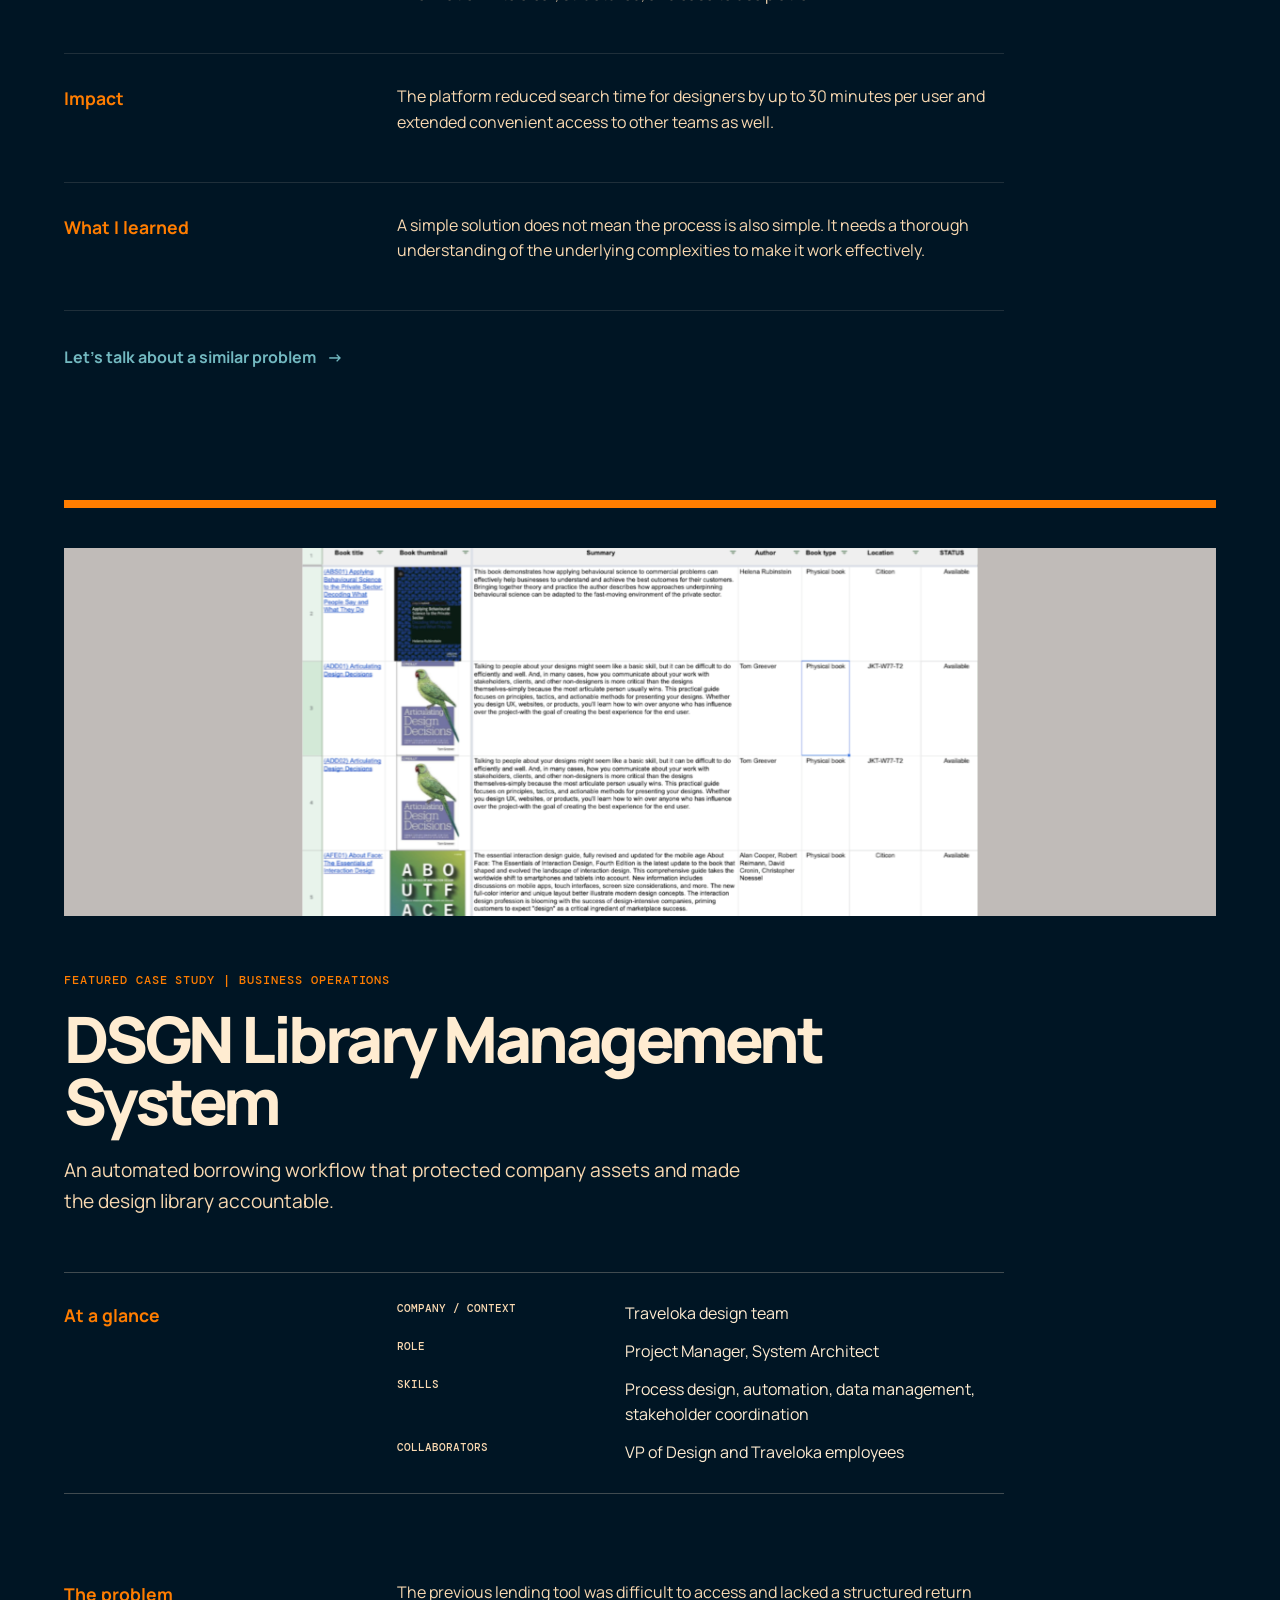
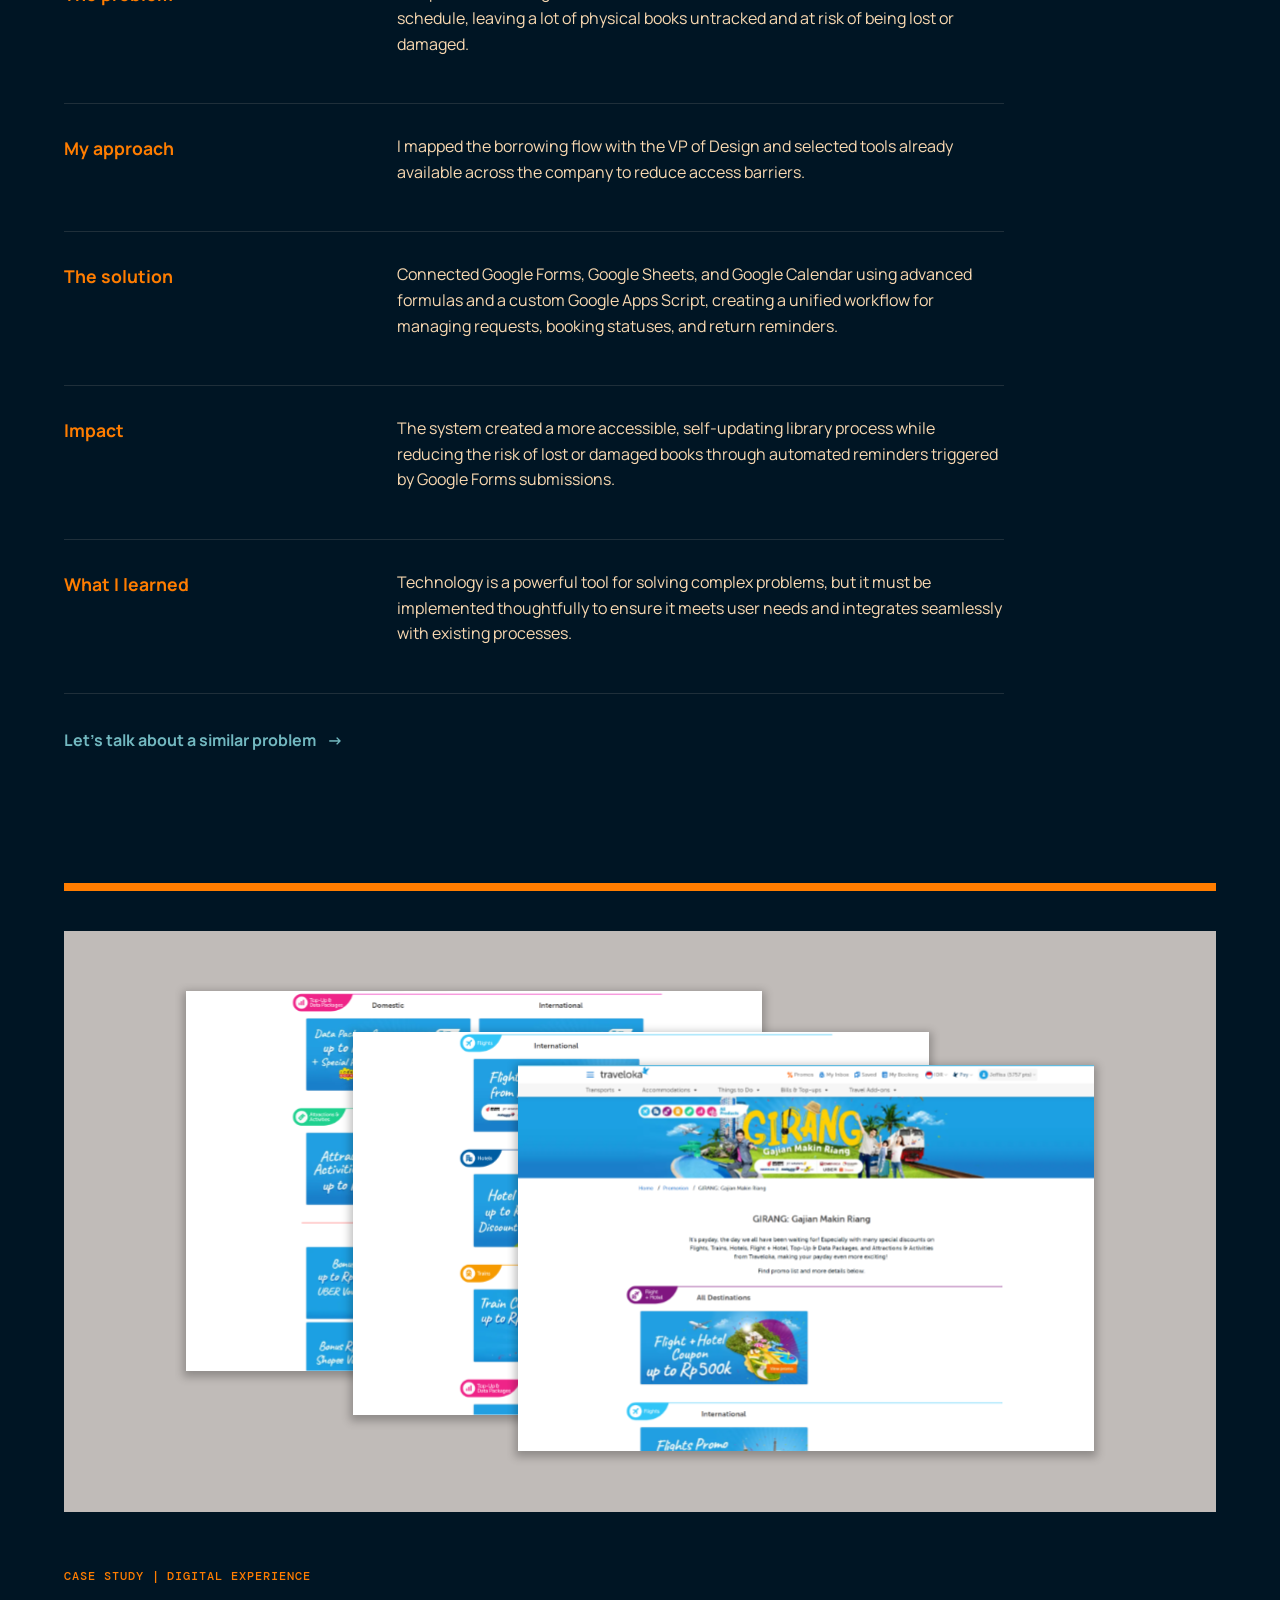
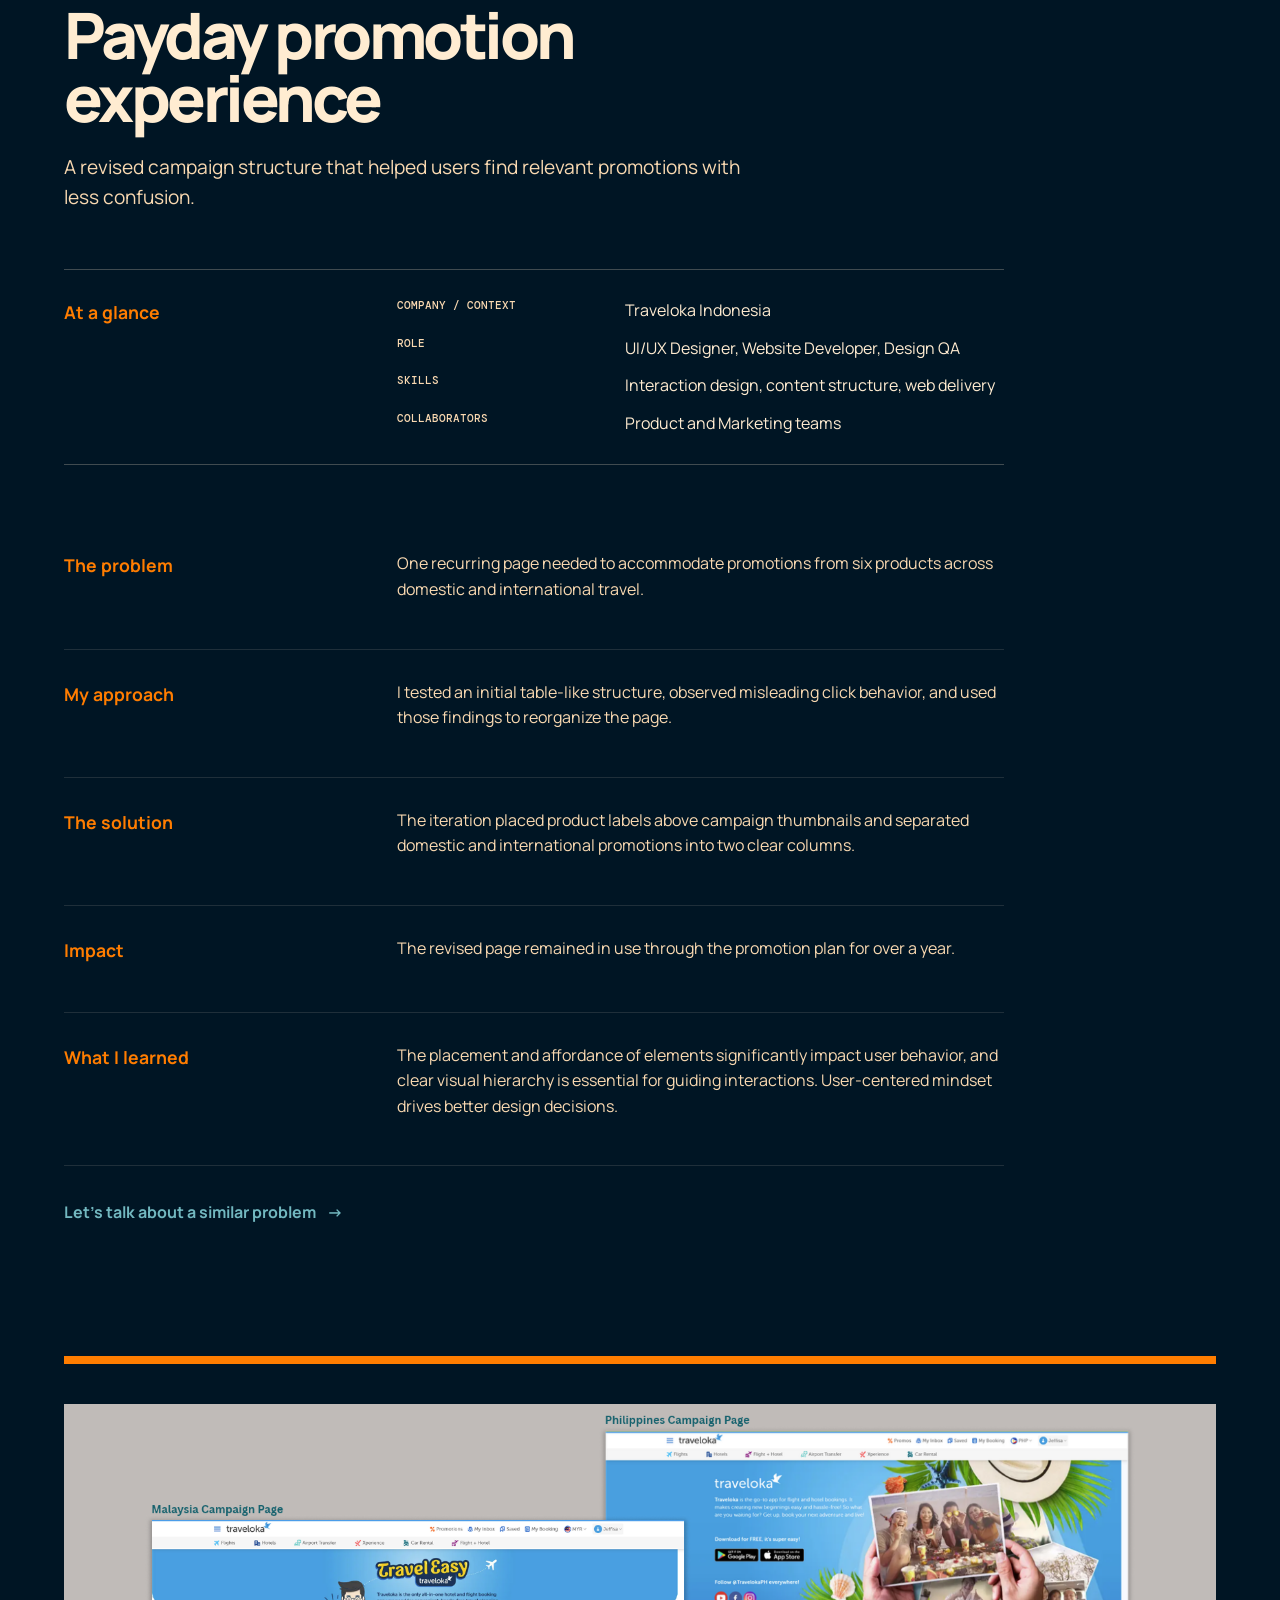
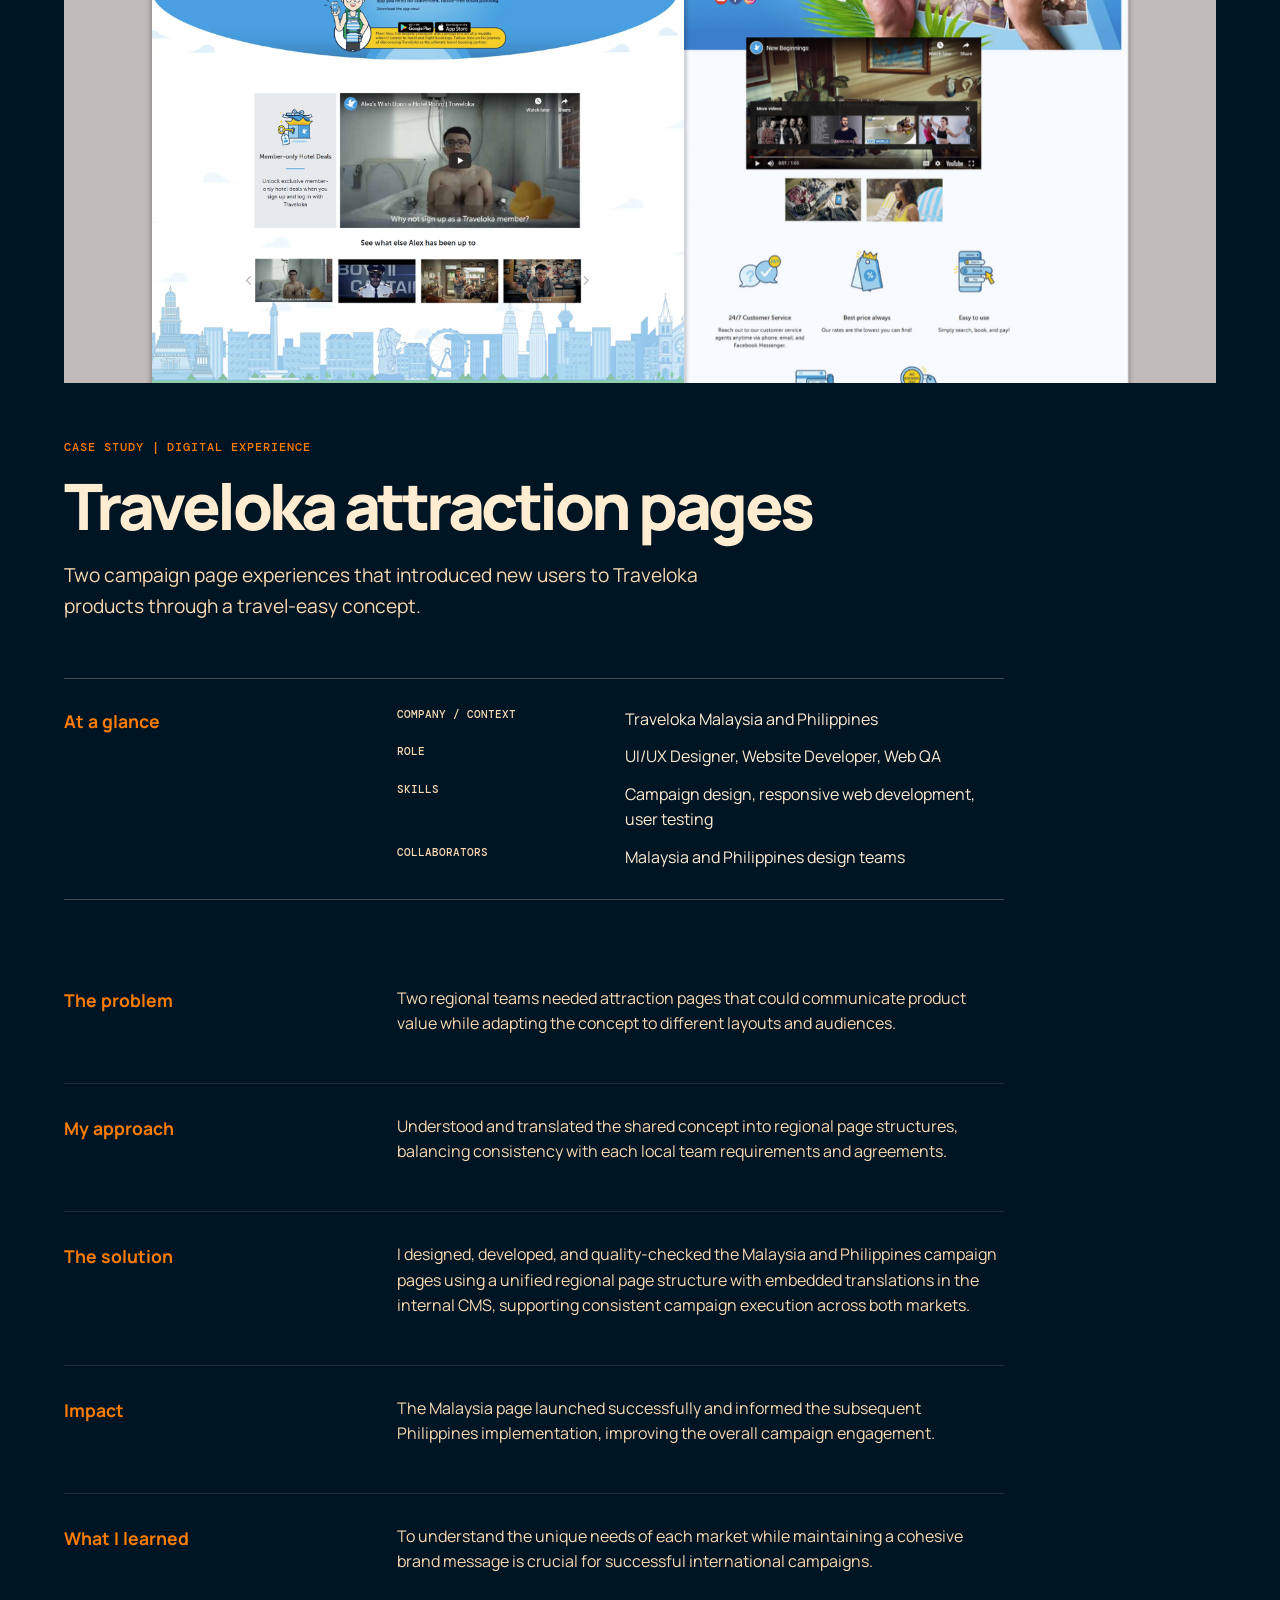
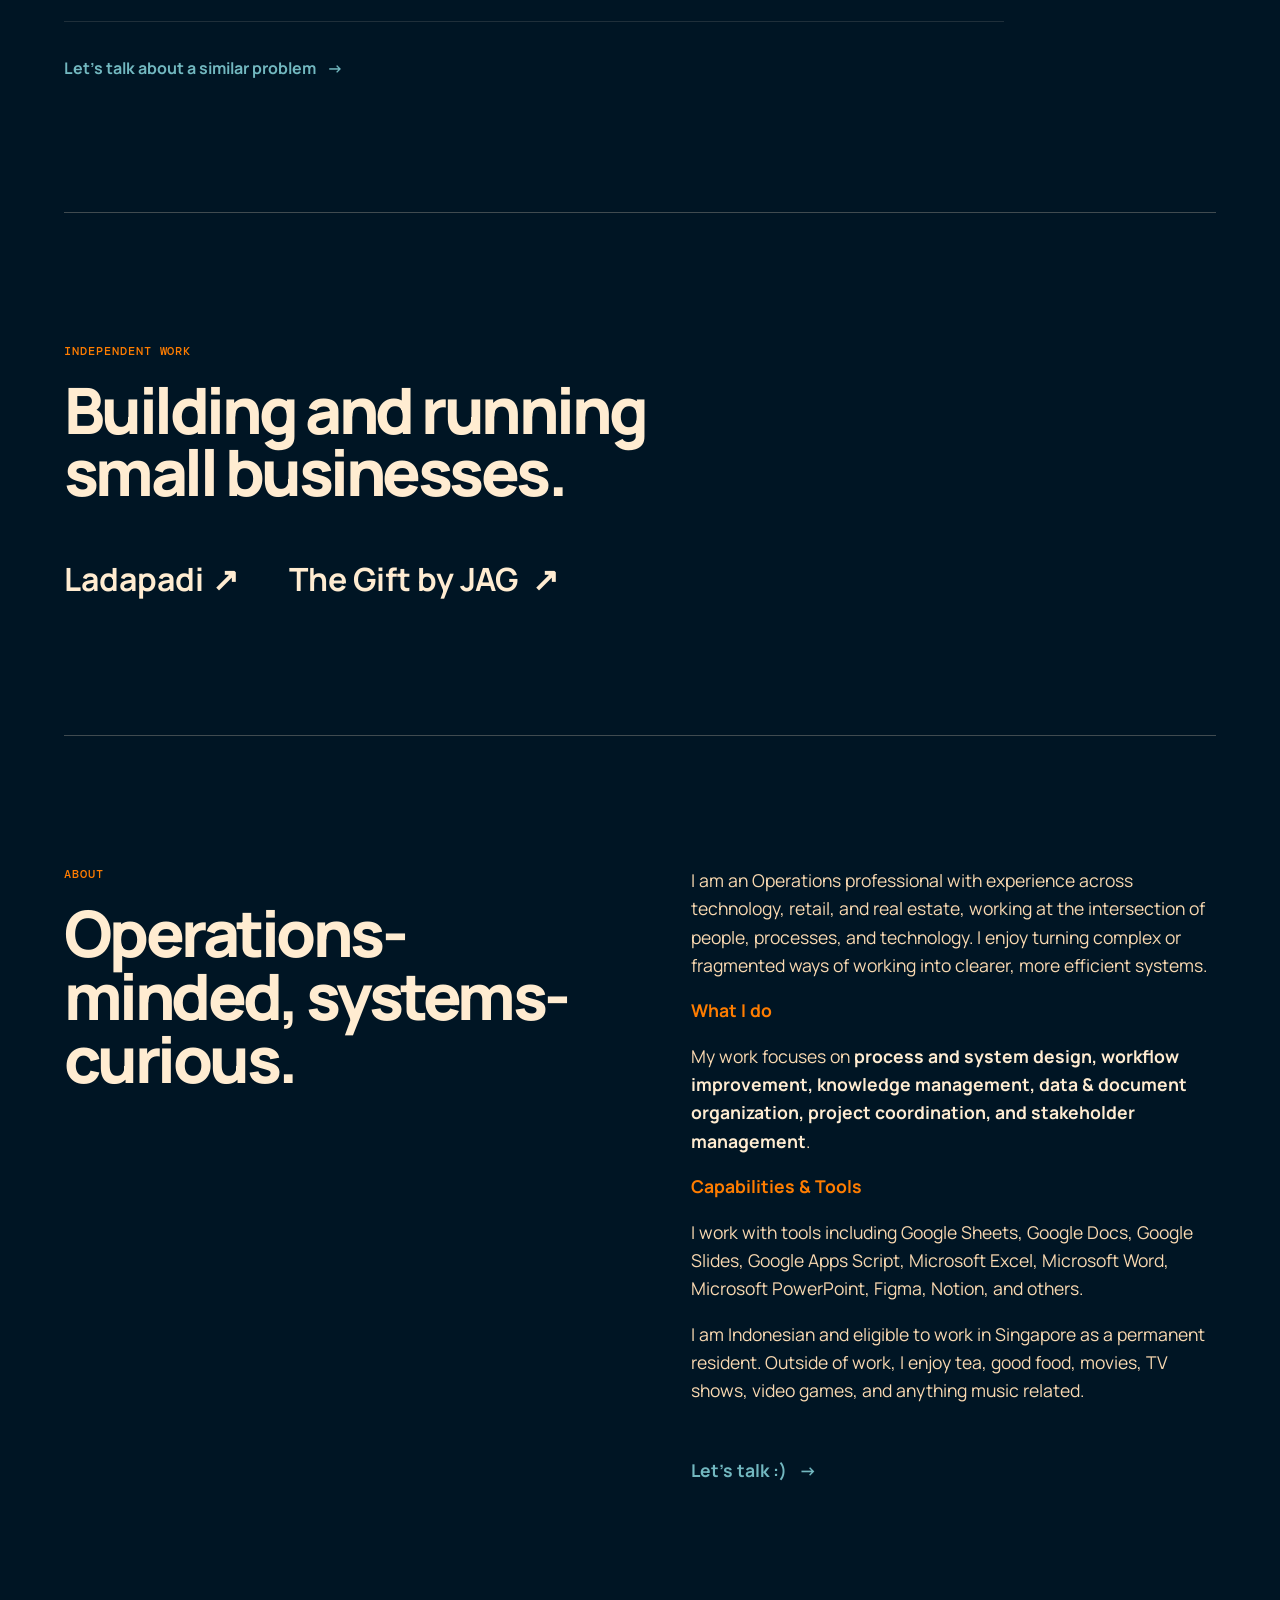
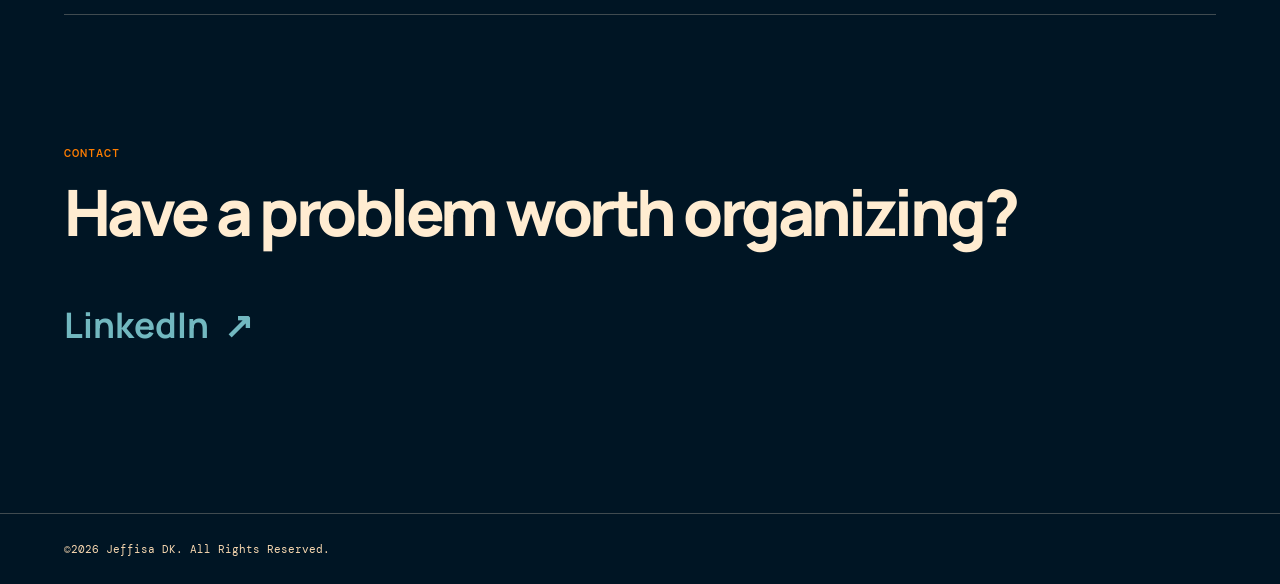
==== commit c9ea1973: "attraction revision" ====
--- a/index.html
+++ b/index.html
@@ -55,7 +55,7 @@
                             <h3>Payday promotion experience</h3>
                             <p>A clearer way to find monthly promotions</p>
                         </a>
-                        <a class="work-card" href="#attraction"><img src="./picture/wdd2-p1.svg"
+                        <a class="work-card" href="#attraction"><img src="./picture/wdd2-p3.png"
                                 alt="Preview of a Traveloka attraction page"><span class="card-type">Digital
                                 Experience</span>
                             <h3>Traveloka attraction pages</h3>
@@ -214,7 +214,11 @@
                 </div>
             </article>
             <article class="case-study featured-case" id="attraction">
-                <div class="case-visual"><img src="./picture/wdd2-p1.svg" alt="Traveloka attraction page preview"></div>
+                <div class="case-visual">
+                    <a href="https://www.traveloka.com/en-my/traveleasy" target="_blank" rel="noreferrer">
+                        <img src="./picture/wdd2-p3.png" alt="Traveloka attraction page preview">
+                    </a>
+                </div>
                 <div class="case-content">
                     <p class="card-type">Case study | Digital Experience</p>
                     <h2>Traveloka attraction pages</h2>
@@ -267,10 +271,10 @@
                 <p class="eyebrow">Independent work</p>
                 <h2 id="independent-title">Building and running small businesses.</h2>
             </div>
-            <div class="independent-links"><a href="https://www.instagram.com/thegiftbyjag/" target="_blank"
-                    rel="noreferrer">The Gift by JAG <span aria-hidden="true">&#8599;</span></a><a
-                    href="https://www.instagram.com/sambal.ladapadi/" target="_blank" rel="noreferrer">Ladapadi <span
-                        aria-hidden="true">&#8599;</span></a></div>
+            <div class="independent-links">
+                <a href="https://www.instagram.com/sambal.ladapadi/" target="_blank" rel="noreferrer">Ladapadi<span aria-hidden="true">&#8599;</span></a>
+                <a href="https://www.instagram.com/thegiftbyjag/" target="_blank" rel="noreferrer">The Gift by JAG <span aria-hidden="true">&#8599;</span></a>
+            </div>
         </section>
         <section class="about-section" id="about" aria-labelledby="about-title">
             <div>
--- a/style.css
+++ b/style.css
@@ -22,7 +22,7 @@
 .text-button, .case-contact { color: var(--link); font-weight: 700; }
 .text-button span, .contact-link span, .independent-links span, .case-contact span { display: inline-block; margin-left: 8px; transition: transform .2s; }
 .text-button:hover span, .contact-link:hover span, .independent-links a:hover span, .case-contact:hover span { transform: translateX(5px); }
-.work-index { padding: 80px 0 130px; }
+.work-index { padding: 80px 0 130px; border-top: 1px solid var(--line); }
 .section-heading { max-width: 700px; margin-bottom: 50px; }
 .section-heading h2 { margin-bottom: 20px; }
 .section-heading p:last-child { color: #f9d9b1; }
@@ -37,7 +37,7 @@
 .work-card h3 { margin-bottom: 8px; font-size: 1.2rem; }
 .work-card p { color: #f9d9b1; }
 .work-card:hover h3 { color: var(--orange); }
-.case-studies { display: grid; gap: 130px; }
+.case-studies { display: grid; gap: 130px; padding-bottom: 130px; }
 .case-study { scroll-margin-top: 100px; padding-top: 40px; border-top: 1px solid var(--line); }
 .case-study.featured-case { border-top: 8px solid var(--orange); }
 .featured-case .case-visual { background: var(--rust); }
@@ -57,7 +57,7 @@
 .case-section p { color: #f9d9b1; }
 .case-contact { display: inline-block; margin-top: 34px; color: var(--link); font-weight: 700; }
 .independent-work, .about-section, .contact-section { padding: 130px 0; border-top: 1px solid var(--line); }
-.case-studies + .independent-work { border-top: 0; }
+.case-studies + .independent-work { border-top: 1px solid var(--line); }
 .independent-links { display: flex; flex-wrap: wrap; gap: 50px; font-size: clamp(1.2rem, 2.5vw, 2rem); font-weight: 700; }
 .about-section { display: grid; grid-template-columns: 1fr 1fr; gap: 8vw; }
 .about-copy { color: #f9d9b1; font-size: 1.1rem; }
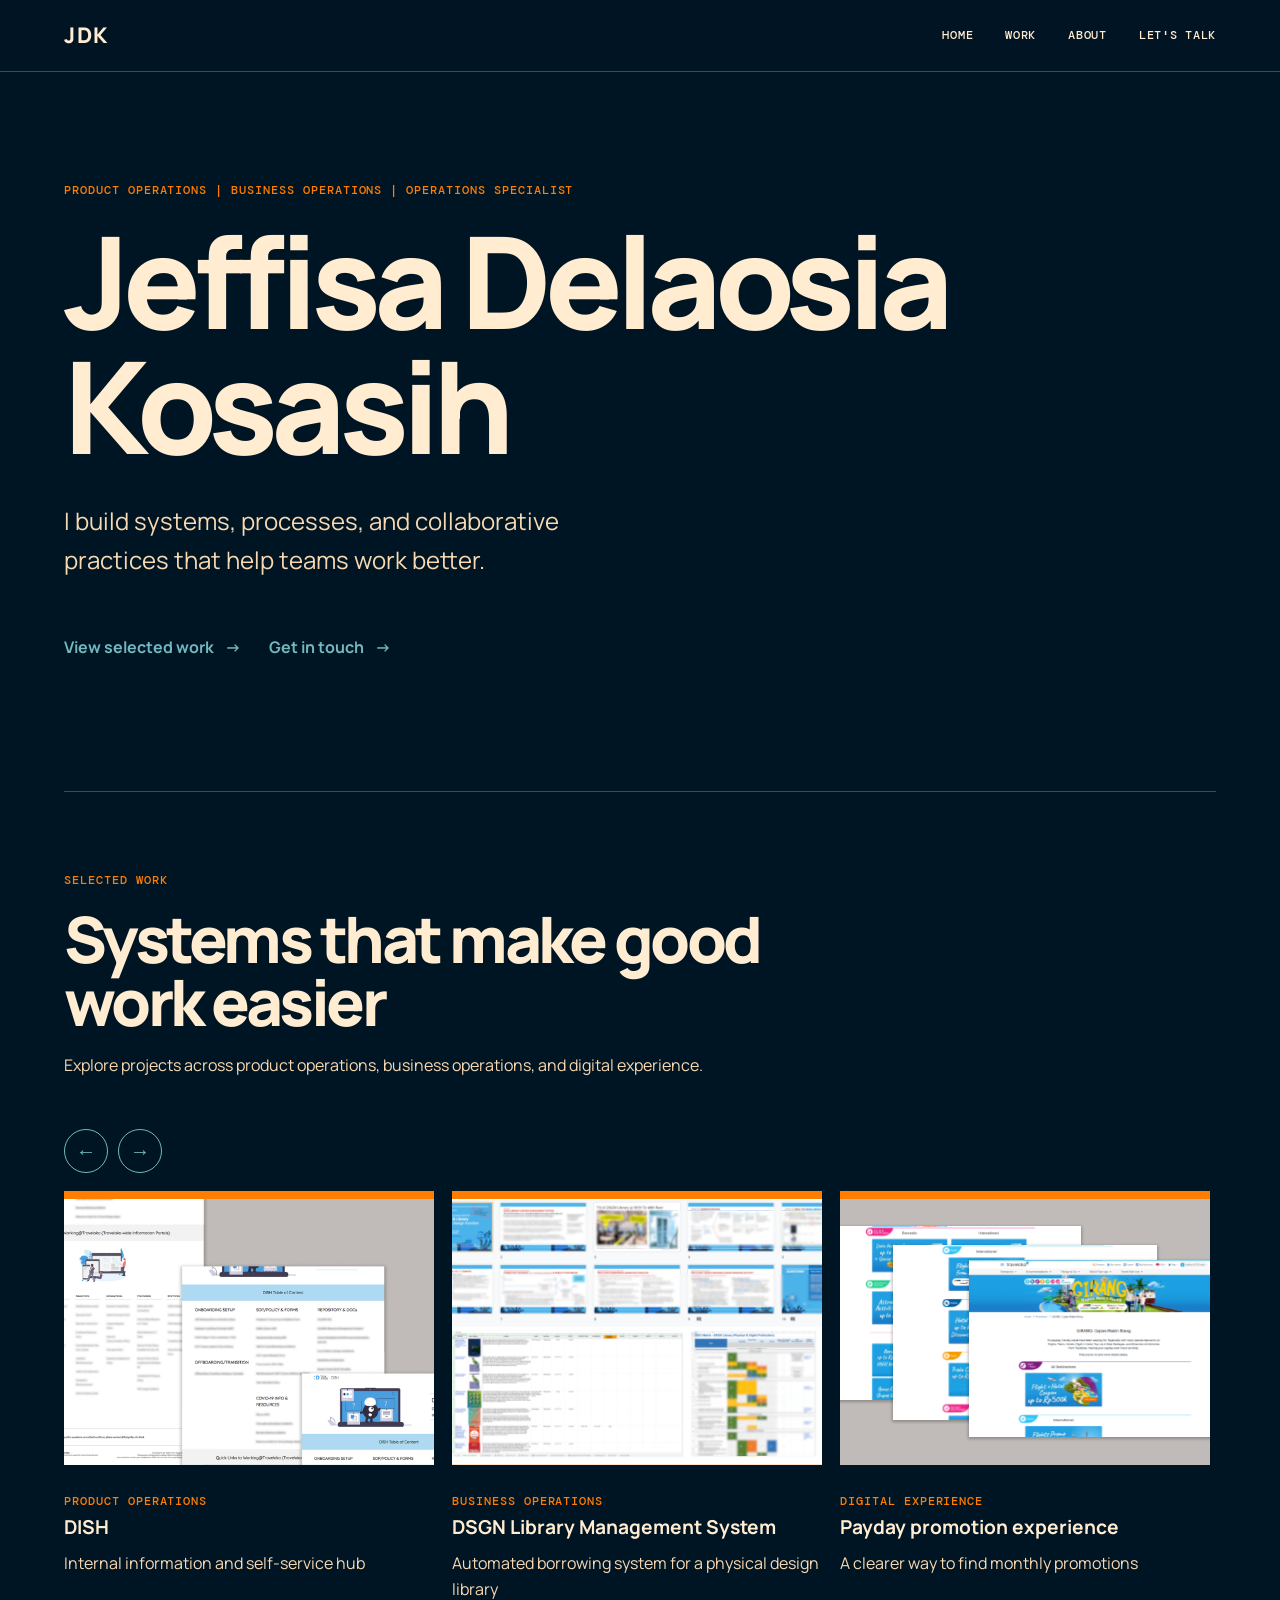
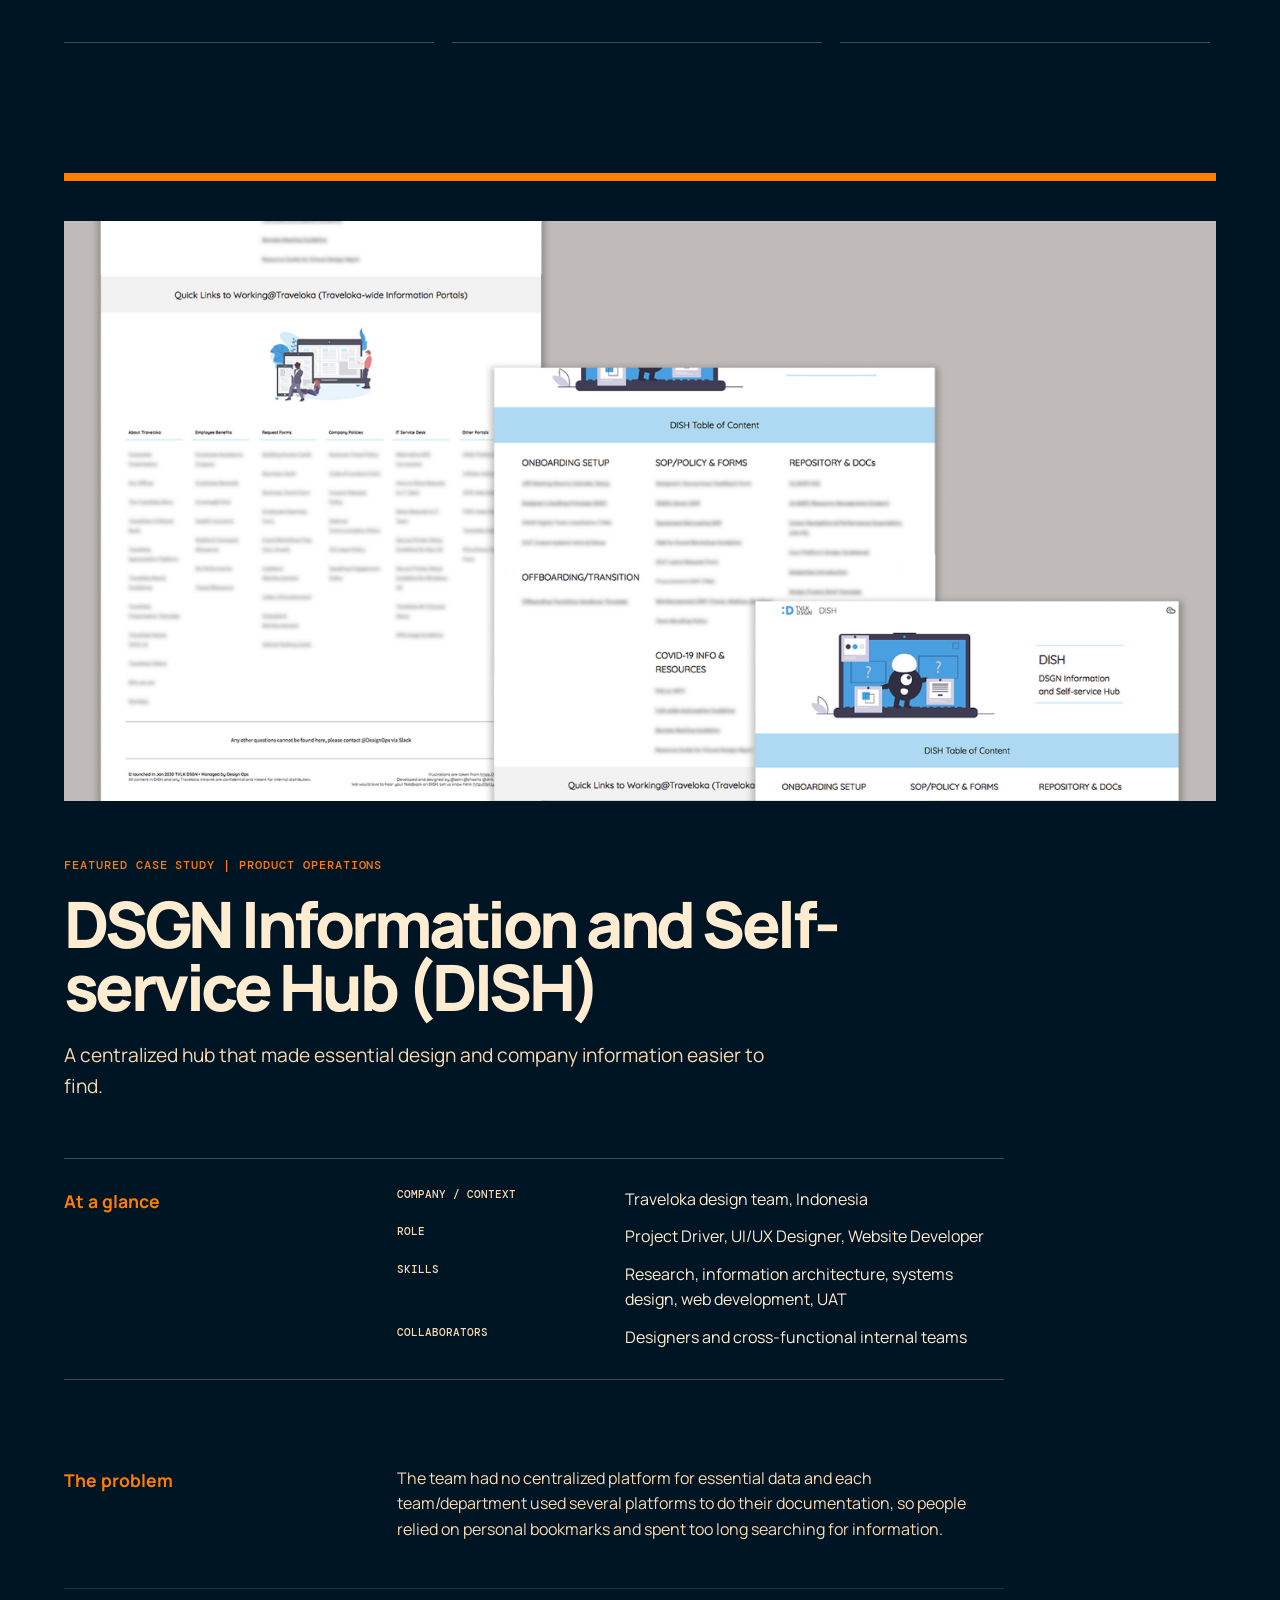
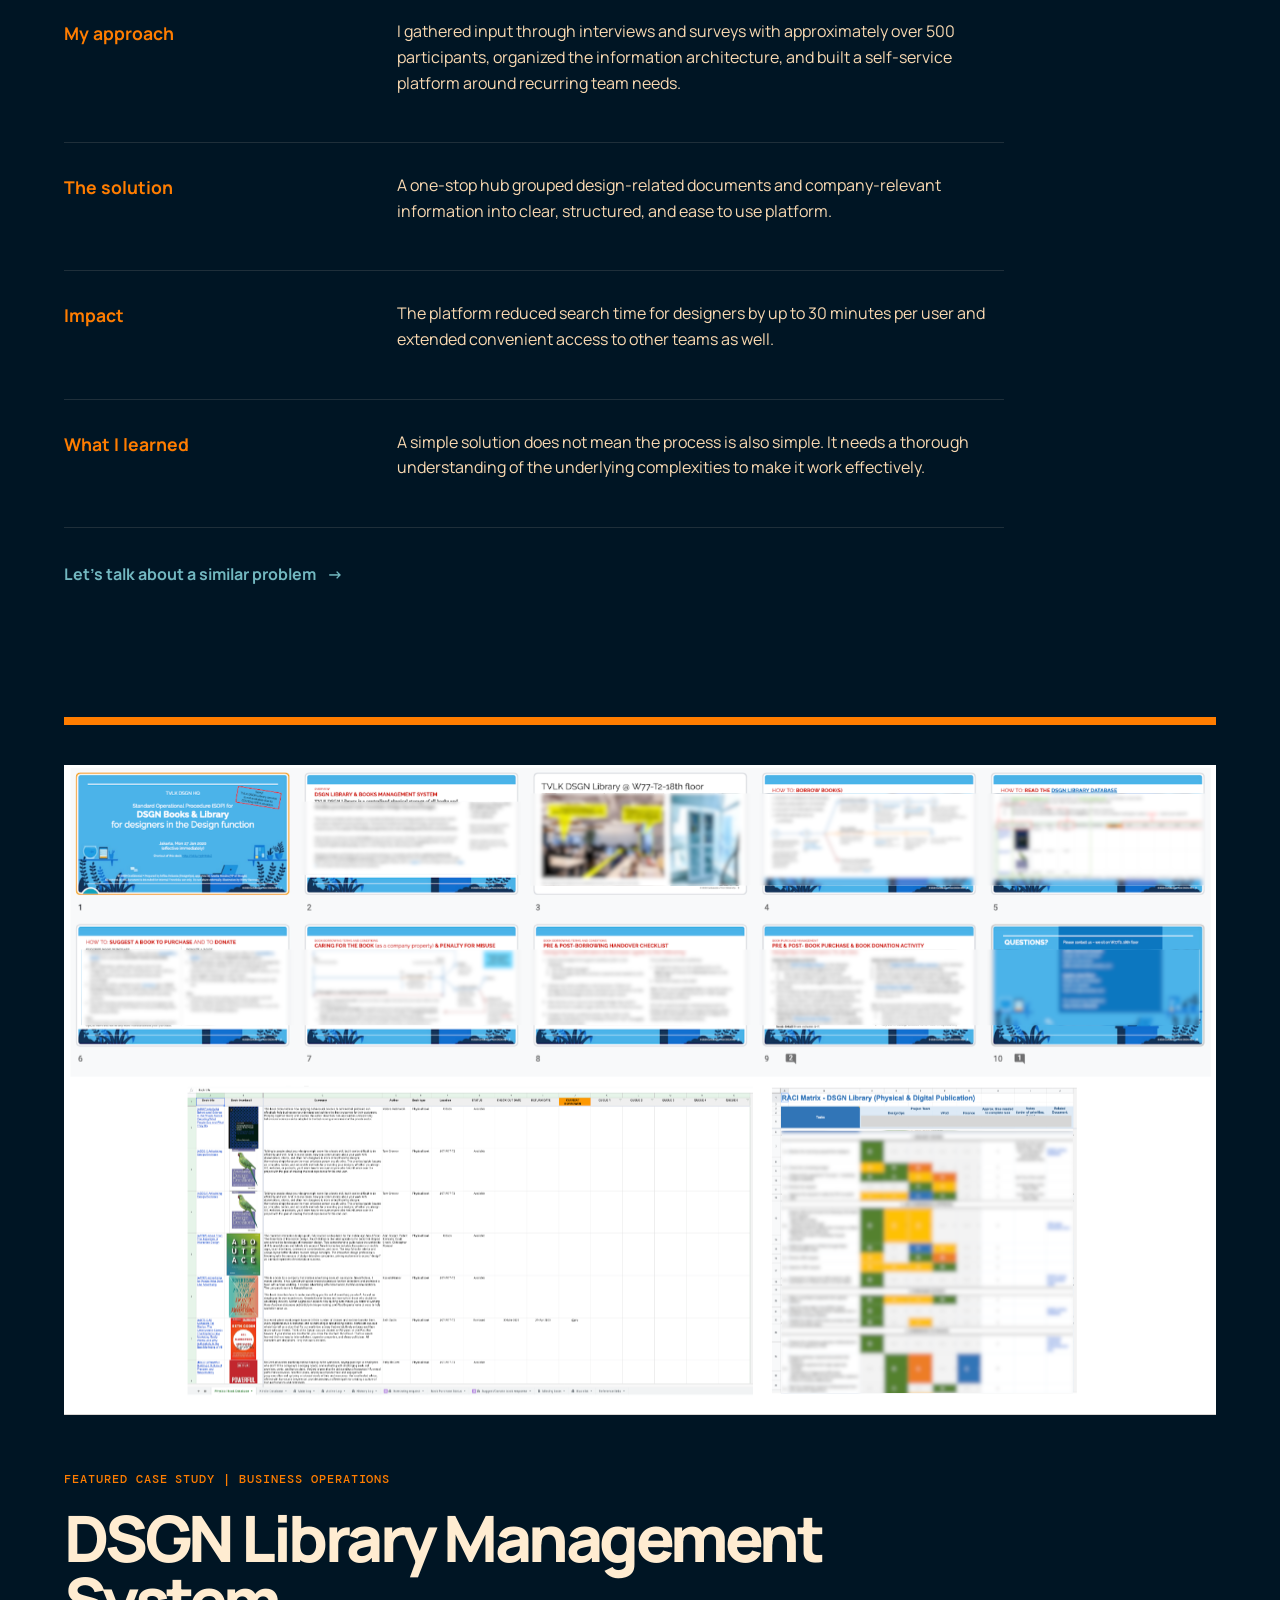
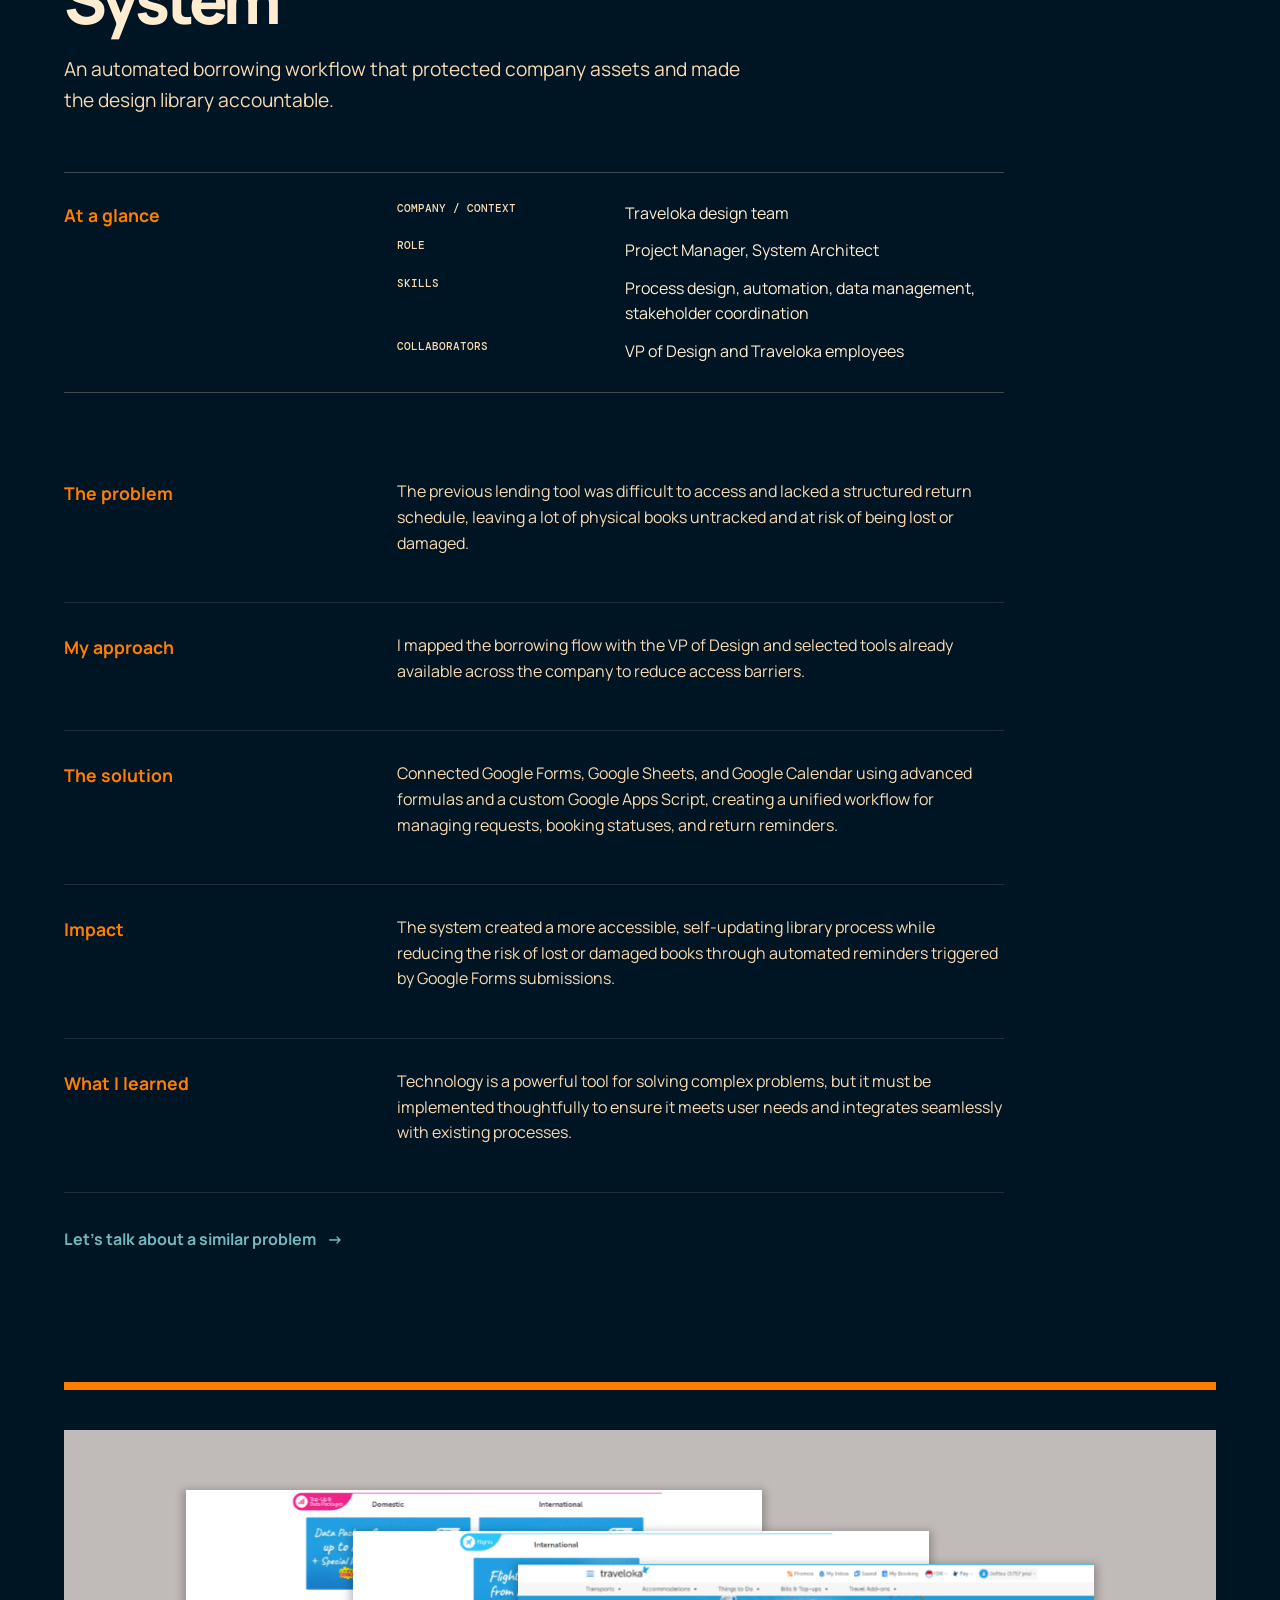
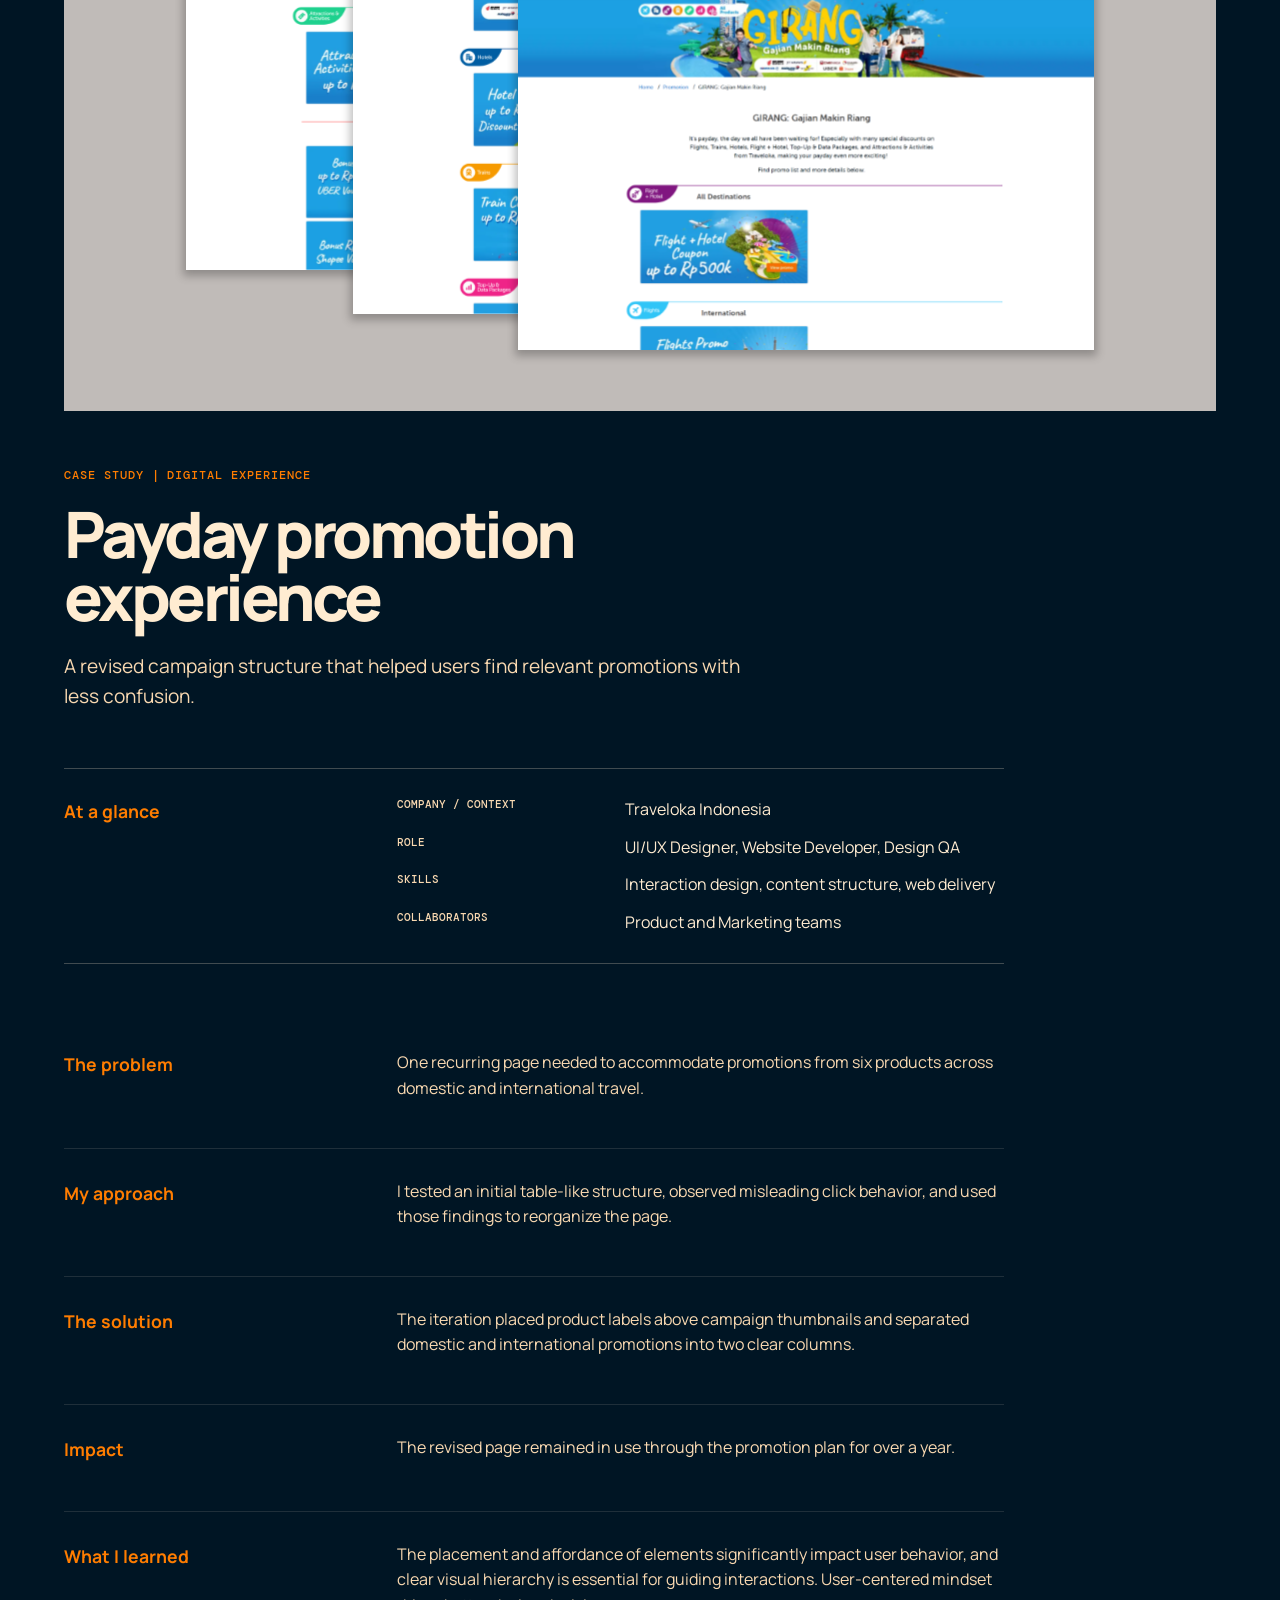
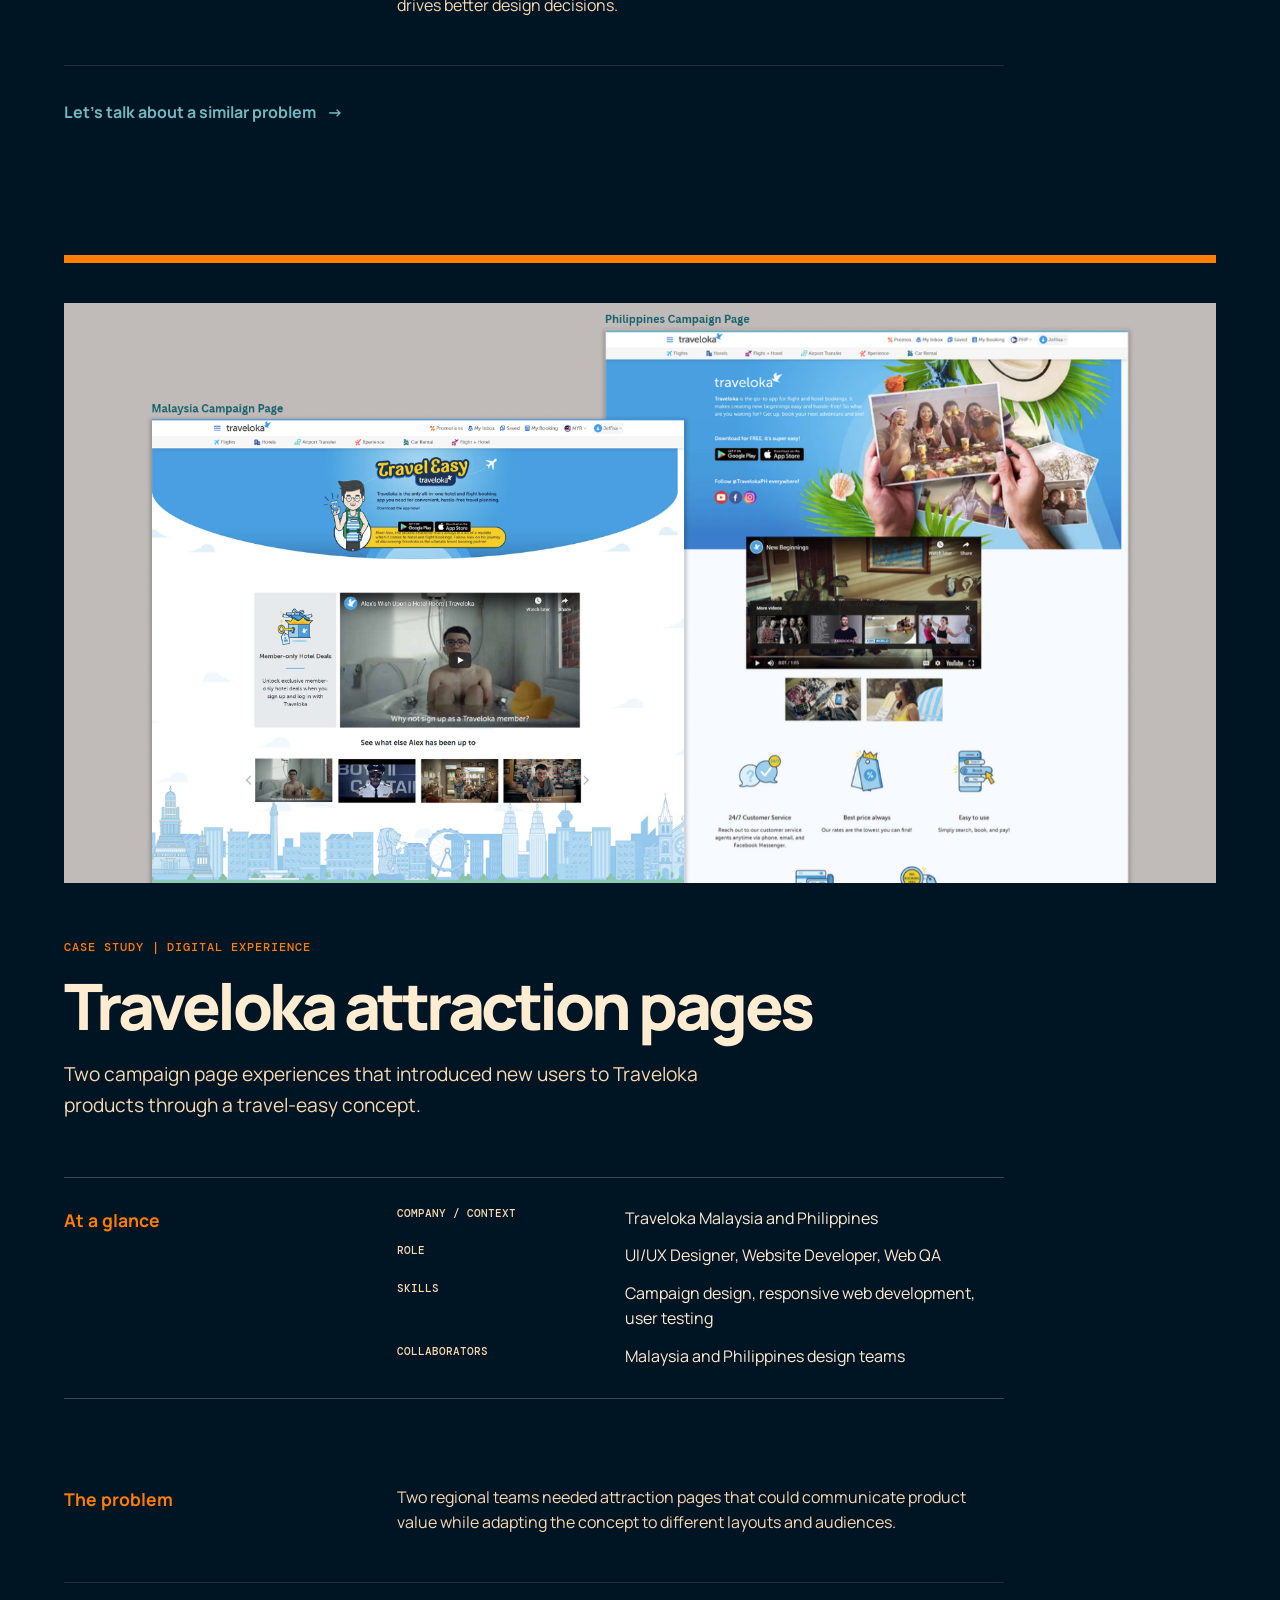
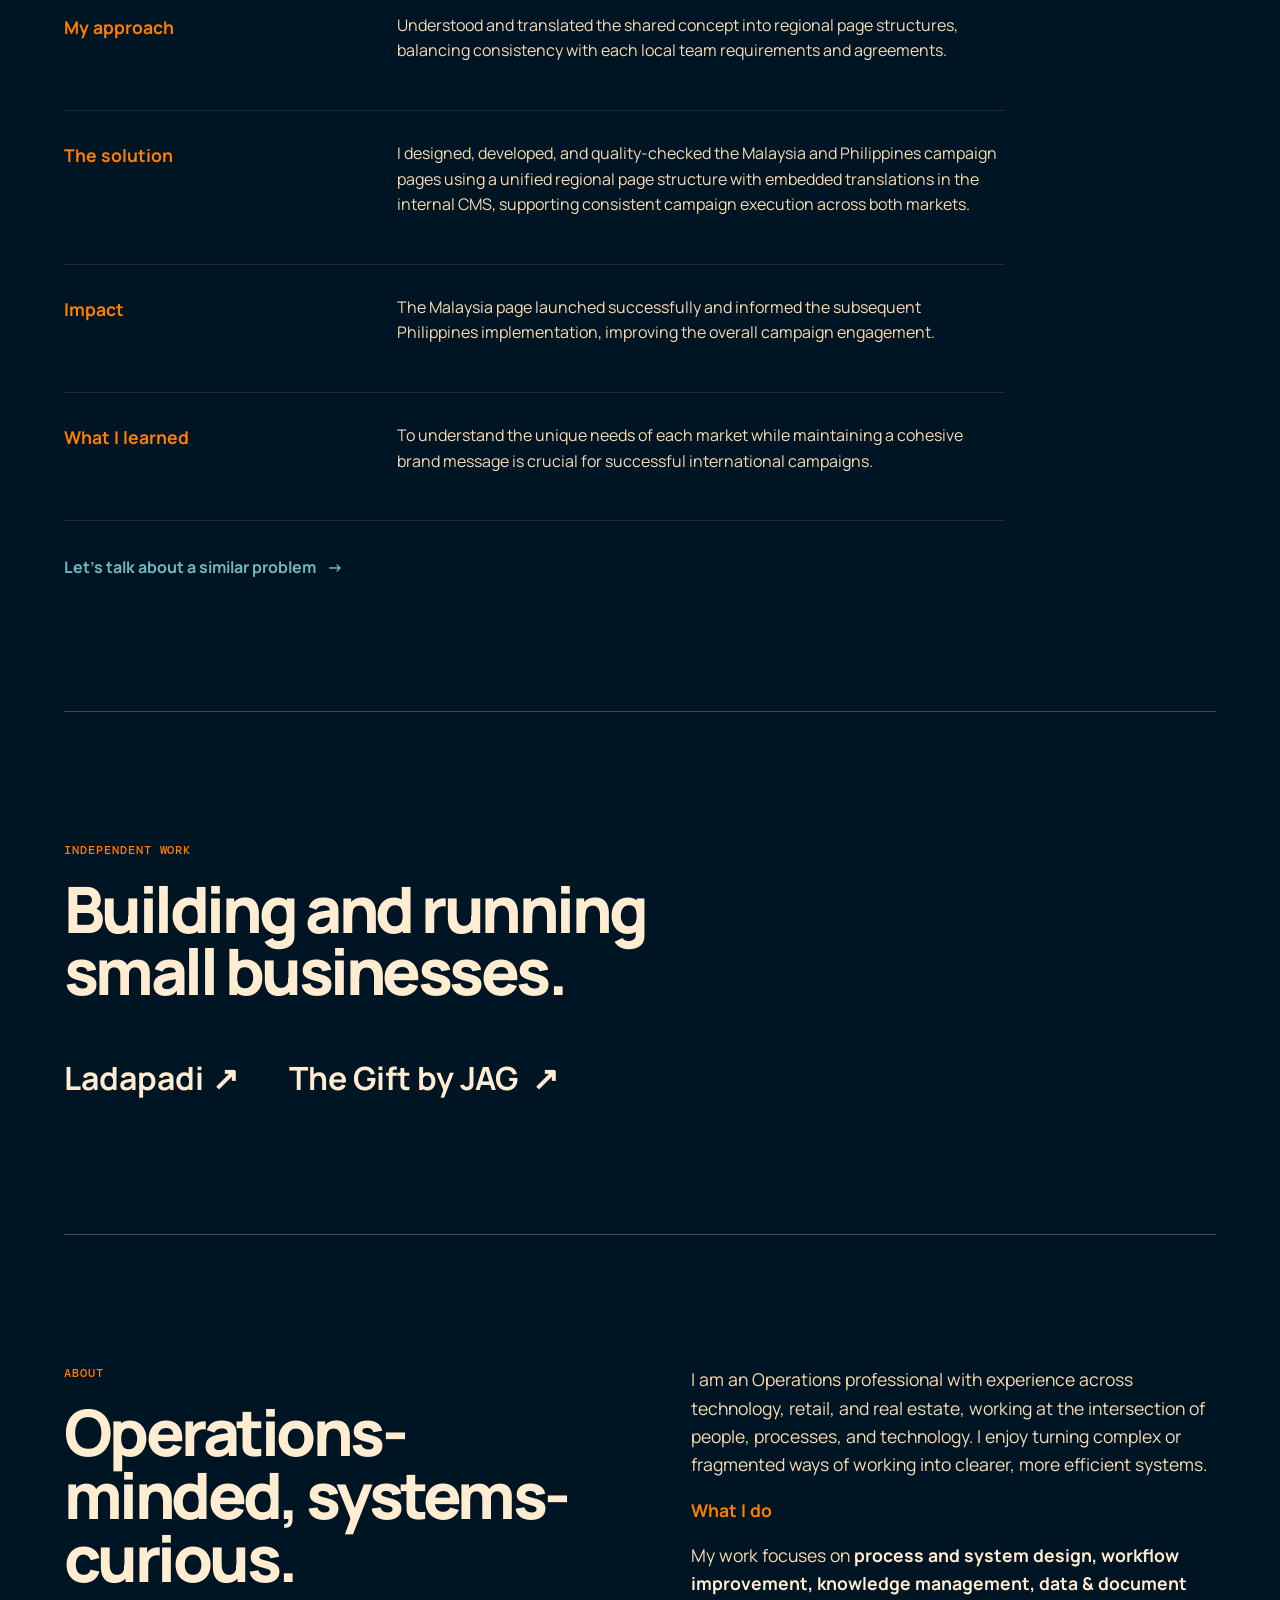
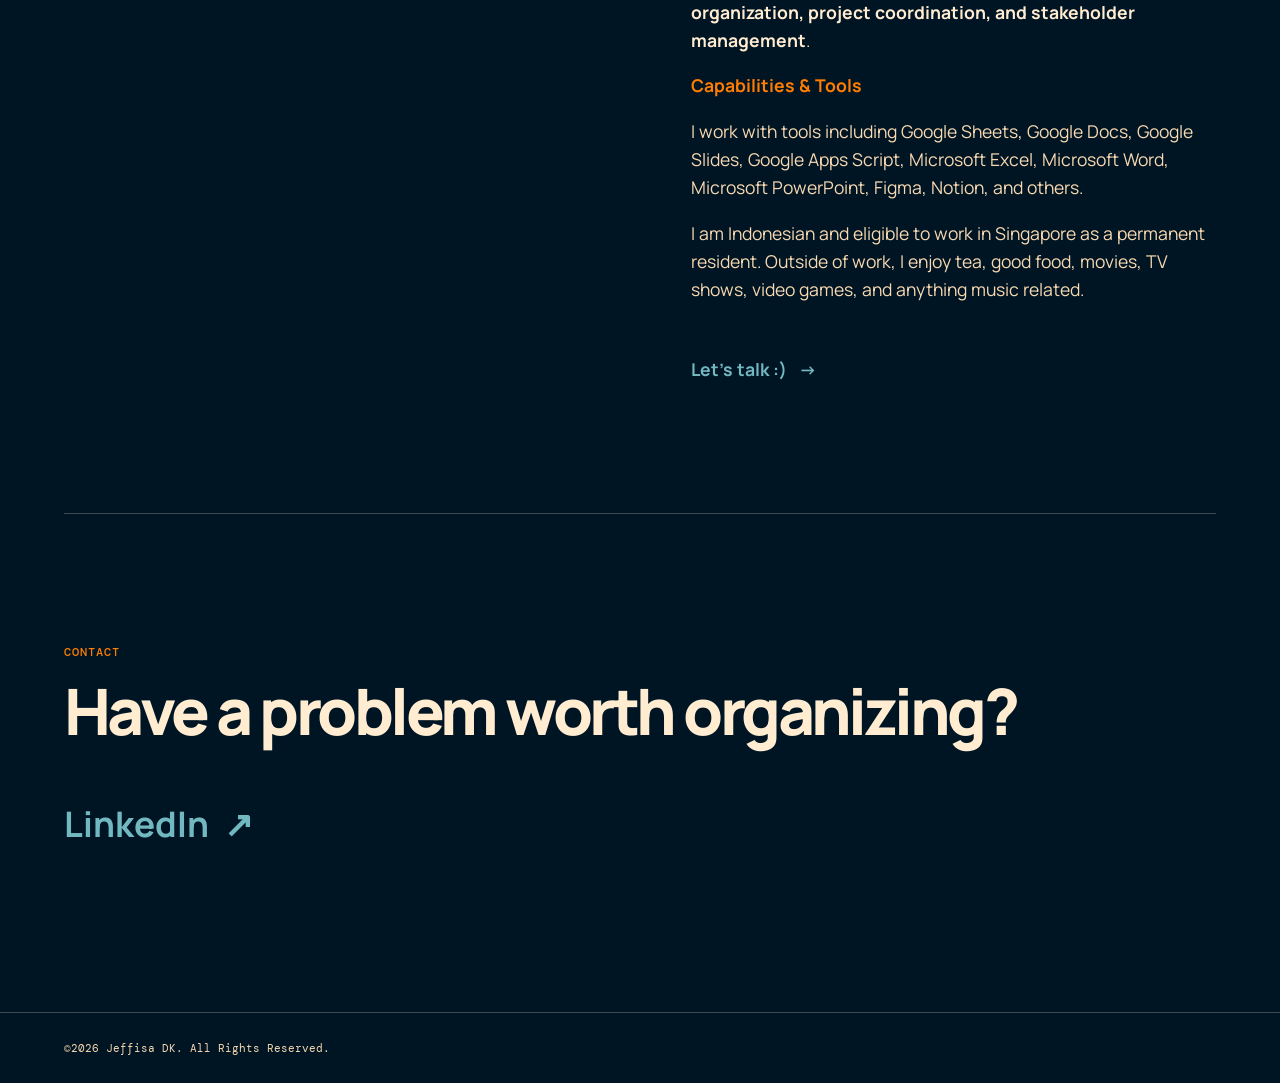
==== commit c49a28a0: "banner revision" ====
--- a/index.html
+++ b/index.html
@@ -37,13 +37,13 @@
                         type="button" data-work-next aria-label="Show next projects">&#8594;</button></div>
                 <div class="work-viewport" data-work-viewport>
                     <div class="work-track" data-work-track>
-                        <a class="work-card work-card-featured" href="#dish"><img src="./picture/do1.svg"
+                        <a class="work-card work-card-featured" href="#dish"><img src="./picture/do1-p3.png"
                                 alt="Preview of the DISH information hub"><span class="card-type">Product
                                 Operations</span>
                             <h3>DISH</h3>
                             <p>Internal information and self-service hub</p>
                         </a>
-                        <a class="work-card work-card-featured" href="#library"><img src="./picture/do2.svg"
+                        <a class="work-card work-card-featured" href="#library"><img src="./picture/do2-p2.svg"
                                 alt="Preview of the DSGN Library Management System"><span class="card-type">Business
                                 Operations</span>
                             <h3>DSGN Library Management System</h3>
@@ -67,7 +67,7 @@
         </section>
         <section class="case-studies" aria-label="Case studies">
             <article class="case-study featured-case" id="dish">
-                <div class="case-visual"><img src="./picture/do1.svg" alt="DISH information hub preview"></div>
+                <div class="case-visual"><img src="./picture/do1-p3.png" alt="DISH information hub preview"></div>
                 <div class="case-content">
                     <p class="card-type">Featured case study | Product Operations</p>
                     <h2>DSGN Information and Self-service Hub (DISH)</h2>
@@ -118,7 +118,7 @@
                 </div>
             </article>
             <article class="case-study featured-case" id="library">
-                <div class="case-visual"><img src="./picture/do2.svg" alt="DSGN Library Management System preview">
+                <div class="case-visual"><img src="./picture/do2-p2.svg" alt="DSGN Library Management System preview">
                 </div>
                 <div class="case-content">
                     <p class="card-type">Featured case study | Business Operations</p>
--- a/style.css
+++ b/style.css
@@ -1,93 +1,592 @@
 @import url('https://fonts.googleapis.com/css2?family=DM+Mono:wght@400;500&family=Manrope:wght@400;500;600;700;800&display=swap');
-:root { --ink: #FFECD1; --navy: #001524; --teal: #15616D; --link: #72B8C0; --orange: #FF7D00; --rust: #78290F; --line: rgba(255, 236, 209, .25); }
-* { box-sizing: border-box; }
-html { scroll-behavior: smooth; }
-body { margin: 0; overflow-x: hidden; background: var(--navy); color: var(--ink); font-family: 'Manrope', sans-serif; line-height: 1.6; }
-a { color: inherit; text-decoration: none; }
-img { display: block; max-width: 100%; }
-.site-header { position: sticky; top: 0; z-index: 10; display: flex; align-items: center; justify-content: space-between; padding: 18px 5vw; background: rgba(0, 21, 36, .94); border-bottom: 1px solid var(--line); backdrop-filter: blur(12px); }
-.logo { color: #FFECD1; font-size: 1.35rem; font-weight: 800; letter-spacing: .08em; }
-.site-nav { display: flex; gap: 32px; font: 500 12px 'DM Mono', monospace; text-transform: uppercase; letter-spacing: .06em; }
-.site-nav a:hover, .contact-link:hover, .independent-links a:hover, .text-button:hover, .case-contact:hover { color: var(--link); }
-.hero, .work-index, .case-studies, .independent-work, .about-section, .contact-section { width: min(1280px, 90vw); margin: 0 auto; }
-.hero { min-height: 76vh; display: flex; flex-direction: column; justify-content: center; padding: 110px 0 130px; }
-.eyebrow, .card-type { margin: 0 0 20px; color: var(--orange); font: 500 12px 'DM Mono', monospace; letter-spacing: .08em; text-transform: uppercase; }
-h1, h2, h3, p { margin-top: 0; }
-h1, h2 { overflow-wrap: anywhere; font-weight: 800; letter-spacing: -.055em; line-height: .98; }
-h1 { max-width: 100%; margin-bottom: 34px; color: var(--ink); font-size: clamp(3.6rem, 10vw, 9rem); }
-h2 { font-size: clamp(2.2rem, 5vw, 5rem); }
-h3 { font-size: 1.1rem; }
-.hero-lede { max-width: 600px; color: #f9d9b1; font-size: clamp(1.1rem, 2vw, 1.5rem); }
-.hero-actions { display: flex; flex-wrap: wrap; gap: 28px; margin-top: 32px; }
-.text-button, .case-contact { color: var(--link); font-weight: 700; }
-.text-button span, .contact-link span, .independent-links span, .case-contact span { display: inline-block; margin-left: 8px; transition: transform .2s; }
-.text-button:hover span, .contact-link:hover span, .independent-links a:hover span, .case-contact:hover span { transform: translateX(5px); }
-.work-index { padding: 80px 0 130px; border-top: 1px solid var(--line); }
-.section-heading { max-width: 700px; margin-bottom: 50px; }
-.section-heading h2 { margin-bottom: 20px; }
-.section-heading p:last-child { color: #f9d9b1; }
-.work-gallery { position: relative; }
-.work-controls { display: flex; justify-content: flex-start; gap: 10px; margin-bottom: 18px; }
-.work-arrow { display: grid; width: 44px; height: 44px; place-items: center; border: 1px solid var(--link); border-radius: 50%; background: transparent; color: var(--link); cursor: pointer; font: 20px 'DM Mono', monospace; }
-.work-arrow:hover, .work-arrow:focus-visible { background: var(--link); color: var(--navy); }
-.work-viewport { overflow: hidden; }
-.work-track { display: flex; width: max-content; gap: 18px; transition: transform .35s ease; }
-.work-card { width: min(31vw, 370px); flex: 0 0 auto; padding-bottom: 24px; border-bottom: 1px solid var(--line); }
-.work-card img { width: 100%; aspect-ratio: 1.35; object-fit: cover; margin-bottom: 22px; background: var(--orange); border-top: 8px solid var(--orange); }
-.work-card h3 { margin-bottom: 8px; font-size: 1.2rem; }
-.work-card p { color: #f9d9b1; }
-.work-card:hover h3 { color: var(--orange); }
-.case-studies { display: grid; gap: 130px; padding-bottom: 130px; }
-.case-study { scroll-margin-top: 100px; padding-top: 40px; border-top: 1px solid var(--line); }
-.case-study.featured-case { border-top: 8px solid var(--orange); }
-.featured-case .case-visual { background: var(--rust); }
-.case-visual { background: var(--teal); }
-.case-study#attraction .case-visual { background: #C0BBB8; }
-.case-visual img { width: 100%; max-height: 680px; object-fit: contain; }
-.case-content { width: 100%; max-width: 940px; padding: 56px 0 0; }
-.case-content h2 { max-width: 800px; margin-bottom: 22px; }
-.outcome { max-width: 700px; color: #f9d9b1; font-size: 1.2rem; }
-.at-a-glance { display: grid; grid-template-columns: 1fr 2fr; gap: 30px; margin: 56px 0; padding: 28px 0; border-top: 1px solid var(--line); border-bottom: 1px solid var(--line); }
-.at-a-glance h3 { color: var(--orange); }
-dl { display: grid; grid-template-columns: minmax(130px, .7fr) 1.3fr; gap: 12px 24px; margin: 0; }
-dt { color: #f9d9b1; font: 500 11px 'DM Mono', monospace; text-transform: uppercase; }
-dd { margin: 0; }
-.case-section { display: grid; grid-template-columns: 1fr 2fr; gap: 30px; padding: 30px 0; border-bottom: 1px solid rgba(255, 236, 209, .12); }
-.case-section h3 { color: var(--orange); }
-.case-section p { color: #f9d9b1; }
-.case-contact { display: inline-block; margin-top: 34px; color: var(--link); font-weight: 700; }
-.independent-work, .about-section, .contact-section { padding: 130px 0; border-top: 1px solid var(--line); }
-.case-studies + .independent-work { border-top: 1px solid var(--line); }
-.independent-links { display: flex; flex-wrap: wrap; gap: 50px; font-size: clamp(1.2rem, 2.5vw, 2rem); font-weight: 700; }
-.about-section { display: grid; grid-template-columns: 1fr 1fr; gap: 8vw; }
-.about-copy { color: #f9d9b1; font-size: 1.1rem; }
-.about-copy h3 { color: #FF7D00; }
-.about-copy strong { color: var(--ink); }
-.contact-section { padding-bottom: 160px; }
-.contact-link { display: inline-block; margin-right: 36px; color: var(--link); font-size: clamp(1.2rem, 3vw, 2.2rem); font-weight: 700; }
-.site-footer { padding: 28px 5vw; border-top: 1px solid var(--line); color: #f9d9b1; font: 11px 'DM Mono', monospace; }
+
+:root {
+	--ink: #FFECD1;
+	--navy: #001524;
+	--teal: #15616D;
+	--link: #72B8C0;
+	--orange: #FF7D00;
+	--rust: #78290F;
+	--gray: #C0BBB8;
+	--line: rgba(255, 236, 209, .25);
+}
+
+* {
+	box-sizing: border-box;
+}
+
+html {
+	scroll-behavior: smooth;
+}
+
+body {
+	margin: 0;
+	overflow-x: hidden;
+	background: var(--navy);
+	color: var(--ink);
+	font-family: 'Manrope', sans-serif;
+	line-height: 1.6;
+}
+
+a {
+	color: inherit;
+	text-decoration: none;
+}
+
+img {
+	display: block;
+	max-width: 100%;
+}
+
+.site-header {
+	position: sticky;
+	top: 0;
+	z-index: 10;
+	display: flex;
+	align-items: center;
+	justify-content: space-between;
+	padding: 18px 5vw;
+	background: rgba(0, 21, 36, .94);
+	border-bottom: 1px solid var(--line);
+	backdrop-filter: blur(12px);
+}
+
+.logo {
+	color: #FFECD1;
+	font-size: 1.35rem;
+	font-weight: 800;
+	letter-spacing: .08em;
+}
+
+.site-nav {
+	display: flex;
+	gap: 32px;
+	font: 500 12px 'DM Mono', monospace;
+	text-transform: uppercase;
+	letter-spacing: .06em;
+}
+
+.site-nav a:hover,
+.contact-link:hover,
+.independent-links a:hover,
+.text-button:hover,
+.case-contact:hover {
+	color: var(--link);
+}
+
+.hero,
+.work-index,
+.case-studies,
+.independent-work,
+.about-section,
+.contact-section {
+	width: min(1280px, 90vw);
+	margin: 0 auto;
+}
+
+.hero {
+	min-height: 76vh;
+	display: flex;
+	flex-direction: column;
+	justify-content: center;
+	padding: 110px 0 130px;
+}
+
+.eyebrow,
+.card-type {
+	margin: 0 0 20px;
+	color: var(--orange);
+	font: 500 12px 'DM Mono', monospace;
+	letter-spacing: .08em;
+	text-transform: uppercase;
+}
+
+h1,
+h2,
+h3,
+p {
+	margin-top: 0;
+}
+
+h1,
+h2 {
+	overflow-wrap: anywhere;
+	font-weight: 800;
+	letter-spacing: -.055em;
+	line-height: .98;
+}
+
+h1 {
+	max-width: 100%;
+	margin-bottom: 34px;
+	color: var(--ink);
+	font-size: clamp(3.6rem, 10vw, 9rem);
+}
+
+h2 {
+	font-size: clamp(2.2rem, 5vw, 5rem);
+}
+
+h3 {
+	font-size: 1.1rem;
+}
+
+.hero-lede {
+	max-width: 600px;
+	color: #f9d9b1;
+	font-size: clamp(1.1rem, 2vw, 1.5rem);
+}
+
+.hero-actions {
+	display: flex;
+	flex-wrap: wrap;
+	gap: 28px;
+	margin-top: 32px;
+}
+
+.text-button,
+.case-contact {
+	color: var(--link);
+	font-weight: 700;
+}
+
+.text-button span,
+.contact-link span,
+.independent-links span,
+.case-contact span {
+	display: inline-block;
+	margin-left: 8px;
+	transition: transform .2s;
+}
+
+.text-button:hover span,
+.contact-link:hover span,
+.independent-links a:hover span,
+.case-contact:hover span {
+	transform: translateX(5px);
+}
+
+.work-index {
+	padding: 80px 0 130px;
+	border-top: 1px solid var(--line);
+}
+
+.section-heading {
+	max-width: 700px;
+	margin-bottom: 50px;
+}
+
+.section-heading h2 {
+	margin-bottom: 20px;
+}
+
+.section-heading p:last-child {
+	color: #f9d9b1;
+}
+
+.work-gallery {
+	position: relative;
+}
+
+.work-controls {
+	display: flex;
+	justify-content: flex-start;
+	gap: 10px;
+	margin-bottom: 18px;
+}
+
+.work-arrow {
+	display: grid;
+	width: 44px;
+	height: 44px;
+	place-items: center;
+	border: 1px solid var(--link);
+	border-radius: 50%;
+	background: transparent;
+	color: var(--link);
+	cursor: pointer;
+	font: 20px 'DM Mono', monospace;
+}
+
+.work-arrow:hover,
+.work-arrow:focus-visible {
+	background: var(--link);
+	color: var(--navy);
+}
+
+.work-viewport {
+	overflow: hidden;
+}
+
+.work-track {
+	display: flex;
+	width: max-content;
+	gap: 18px;
+	transition: transform .35s ease;
+}
+
+.work-card {
+	width: min(31vw, 370px);
+	flex: 0 0 auto;
+	padding-bottom: 24px;
+	border-bottom: 1px solid var(--line);
+}
+
+.work-card img {
+	width: 100%;
+	aspect-ratio: 1.35;
+	object-fit: cover;
+	margin-bottom: 22px;
+	background: var(--orange);
+	border-top: 8px solid var(--orange);
+}
+
+.work-card h3 {
+	margin-bottom: 8px;
+	font-size: 1.2rem;
+}
+
+.work-card p {
+	color: #f9d9b1;
+}
+
+.work-card:hover h3 {
+	color: var(--orange);
+}
+
+.case-studies {
+	display: grid;
+	gap: 130px;
+	padding-bottom: 130px;
+}
+
+.case-study {
+	scroll-margin-top: 100px;
+	padding-top: 40px;
+	border-top: 1px solid var(--line);
+}
+
+.case-study.featured-case {
+	border-top: 8px solid var(--orange);
+}
+
+.featured-case .case-visual {
+	background: var(--gray);
+}
+
+.case-visual {
+	background: var(--teal);
+}
+
+.case-study#attraction .case-visual {
+	background: #C0BBB8;
+}
+
+.case-visual img {
+	width: 100%;
+	max-height: 680px;
+	object-fit: contain;
+}
+
+.case-content {
+	width: 100%;
+	max-width: 940px;
+	padding: 56px 0 0;
+}
+
+.case-content h2 {
+	max-width: 800px;
+	margin-bottom: 22px;
+}
+
+.outcome {
+	max-width: 700px;
+	color: #f9d9b1;
+	font-size: 1.2rem;
+}
+
+.at-a-glance {
+	display: grid;
+	grid-template-columns: 1fr 2fr;
+	gap: 30px;
+	margin: 56px 0;
+	padding: 28px 0;
+	border-top: 1px solid var(--line);
+	border-bottom: 1px solid var(--line);
+}
+
+.at-a-glance h3 {
+	color: var(--orange);
+}
+
+dl {
+	display: grid;
+	grid-template-columns: minmax(130px, .7fr) 1.3fr;
+	gap: 12px 24px;
+	margin: 0;
+}
+
+dt {
+	color: #f9d9b1;
+	font: 500 11px 'DM Mono', monospace;
+	text-transform: uppercase;
+}
+
+dd {
+	margin: 0;
+}
+
+.case-section {
+	display: grid;
+	grid-template-columns: 1fr 2fr;
+	gap: 30px;
+	padding: 30px 0;
+	border-bottom: 1px solid rgba(255, 236, 209, .12);
+}
+
+.case-section h3 {
+	color: var(--orange);
+}
+
+.case-section p {
+	color: #f9d9b1;
+}
+
+.case-contact {
+	display: inline-block;
+	margin-top: 34px;
+	color: var(--link);
+	font-weight: 700;
+}
+
+.independent-work,
+.about-section,
+.contact-section {
+	padding: 130px 0;
+	border-top: 1px solid var(--line);
+}
+
+.case-studies+.independent-work {
+	border-top: 1px solid var(--line);
+}
+
+.independent-links {
+	display: flex;
+	flex-wrap: wrap;
+	gap: 50px;
+	font-size: clamp(1.2rem, 2.5vw, 2rem);
+	font-weight: 700;
+}
+
+.about-section {
+	display: grid;
+	grid-template-columns: 1fr 1fr;
+	gap: 8vw;
+}
+
+.about-copy {
+	color: #f9d9b1;
+	font-size: 1.1rem;
+}
+
+.about-copy h3 {
+	color: #FF7D00;
+}
+
+.about-copy strong {
+	color: var(--ink);
+}
+
+.contact-section {
+	padding-bottom: 160px;
+}
+
+.contact-link {
+	display: inline-block;
+	margin-right: 36px;
+	color: var(--link);
+	font-size: clamp(1.2rem, 3vw, 2.2rem);
+	font-weight: 700;
+}
+
+.site-footer {
+	padding: 28px 5vw;
+	border-top: 1px solid var(--line);
+	color: #f9d9b1;
+	font: 11px 'DM Mono', monospace;
+}
+
 @media (max-width: 1000px) {
-	.hero, .work-index, .case-studies, .independent-work, .about-section, .contact-section { width: min(92vw, 760px); }
-	.hero { padding: 90px 0 110px; }
-	h1 { font-size: clamp(3.2rem, 9vw, 6.5rem); }
-	h2 { font-size: clamp(2.1rem, 6vw, 4rem); }
-	.case-content { padding-top: 44px; }
-	.at-a-glance, .case-section, .about-section { grid-template-columns: 1fr 1.6fr; }
-}
-@media (max-width: 700px) { .site-header { padding: 14px 5vw; } .site-nav { gap: 14px; font-size: 10px; } .hero { min-height: 80vh; padding: 80px 0; } .hero-actions { gap: 16px; } .work-index { padding: 70px 0 100px; } .work-card { width: 78vw; } .work-arrow { width: 40px; height: 40px; } .case-studies { gap: 90px; } .case-content { padding-top: 36px; } .at-a-glance, .case-section, .about-section { grid-template-columns: 1fr; gap: 14px; } .at-a-glance { margin: 36px 0; } dl { grid-template-columns: 1fr; gap: 4px; } dd { margin-bottom: 12px; } .independent-work, .about-section, .contact-section { padding: 90px 0; } .about-section { gap: 30px; } .contact-link { display: block; margin: 20px 0; } }
+
+	.hero,
+	.work-index,
+	.case-studies,
+	.independent-work,
+	.about-section,
+	.contact-section {
+		width: min(92vw, 760px);
+	}
+
+	.hero {
+		padding: 90px 0 110px;
+	}
+
+	h1 {
+		font-size: clamp(3.2rem, 9vw, 6.5rem);
+	}
+
+	h2 {
+		font-size: clamp(2.1rem, 6vw, 4rem);
+	}
+
+	.case-content {
+		padding-top: 44px;
+	}
+
+	.at-a-glance,
+	.case-section,
+	.about-section {
+		grid-template-columns: 1fr 1.6fr;
+	}
+}
+
+@media (max-width: 700px) {
+	.site-header {
+		padding: 14px 5vw;
+	}
+
+	.site-nav {
+		gap: 14px;
+		font-size: 10px;
+	}
+
+	.hero {
+		min-height: 80vh;
+		padding: 80px 0;
+	}
+
+	.hero-actions {
+		gap: 16px;
+	}
+
+	.work-index {
+		padding: 70px 0 100px;
+	}
+
+	.work-card {
+		width: 78vw;
+	}
+
+	.work-arrow {
+		width: 40px;
+		height: 40px;
+	}
+
+	.case-studies {
+		gap: 90px;
+	}
+
+	.case-content {
+		padding-top: 36px;
+	}
+
+	.at-a-glance,
+	.case-section,
+	.about-section {
+		grid-template-columns: 1fr;
+		gap: 14px;
+	}
+
+	.at-a-glance {
+		margin: 36px 0;
+	}
+
+	dl {
+		grid-template-columns: 1fr;
+		gap: 4px;
+	}
+
+	dd {
+		margin-bottom: 12px;
+	}
+
+	.independent-work,
+	.about-section,
+	.contact-section {
+		padding: 90px 0;
+	}
+
+	.about-section {
+		gap: 30px;
+	}
+
+	.contact-link {
+		display: block;
+		margin: 20px 0;
+	}
+}
+
 @media (max-width: 420px) {
-	.site-header { align-items: flex-start; gap: 18px; }
-	.site-nav { flex-wrap: wrap; justify-content: flex-end; gap: 8px 12px; line-height: 1.2; }
-	.hero { min-height: auto; padding: 72px 0 88px; }
-	h1 { font-size: clamp(2.8rem, 14vw, 4.2rem); }
-	.hero-lede { font-size: 1rem; }
-	.hero-actions { flex-direction: column; align-items: flex-start; }
-	.section-heading { margin-bottom: 34px; }
-	.work-controls { margin-bottom: 14px; }
-	.work-card { width: 82vw; }
-	.case-study { padding-top: 28px; }
-	.case-content { padding-top: 28px; }
-	.case-content h2 { font-size: 2.25rem; }
-	.outcome, .about-copy { font-size: 1rem; }
-	.independent-links { gap: 24px; }
-}
+	.site-header {
+		align-items: flex-start;
+		gap: 18px;
+	}
+
+	.site-nav {
+		flex-wrap: wrap;
+		justify-content: flex-end;
+		gap: 8px 12px;
+		line-height: 1.2;
+	}
+
+	.hero {
+		min-height: auto;
+		padding: 72px 0 88px;
+	}
+
+	h1 {
+		font-size: clamp(2.8rem, 14vw, 4.2rem);
+	}
+
+	.hero-lede {
+		font-size: 1rem;
+	}
+
+	.hero-actions {
+		flex-direction: column;
+		align-items: flex-start;
+	}
+
+	.section-heading {
+		margin-bottom: 34px;
+	}
+
+	.work-controls {
+		margin-bottom: 14px;
+	}
+
+	.work-card {
+		width: 82vw;
+	}
+
+	.case-study {
+		padding-top: 28px;
+	}
+
+	.case-content {
+		padding-top: 28px;
+	}
+
+	.case-content h2 {
+		font-size: 2.25rem;
+	}
+
+	.outcome,
+	.about-copy {
+		font-size: 1rem;
+	}
+
+	.independent-links {
+		gap: 24px;
+	}
+}
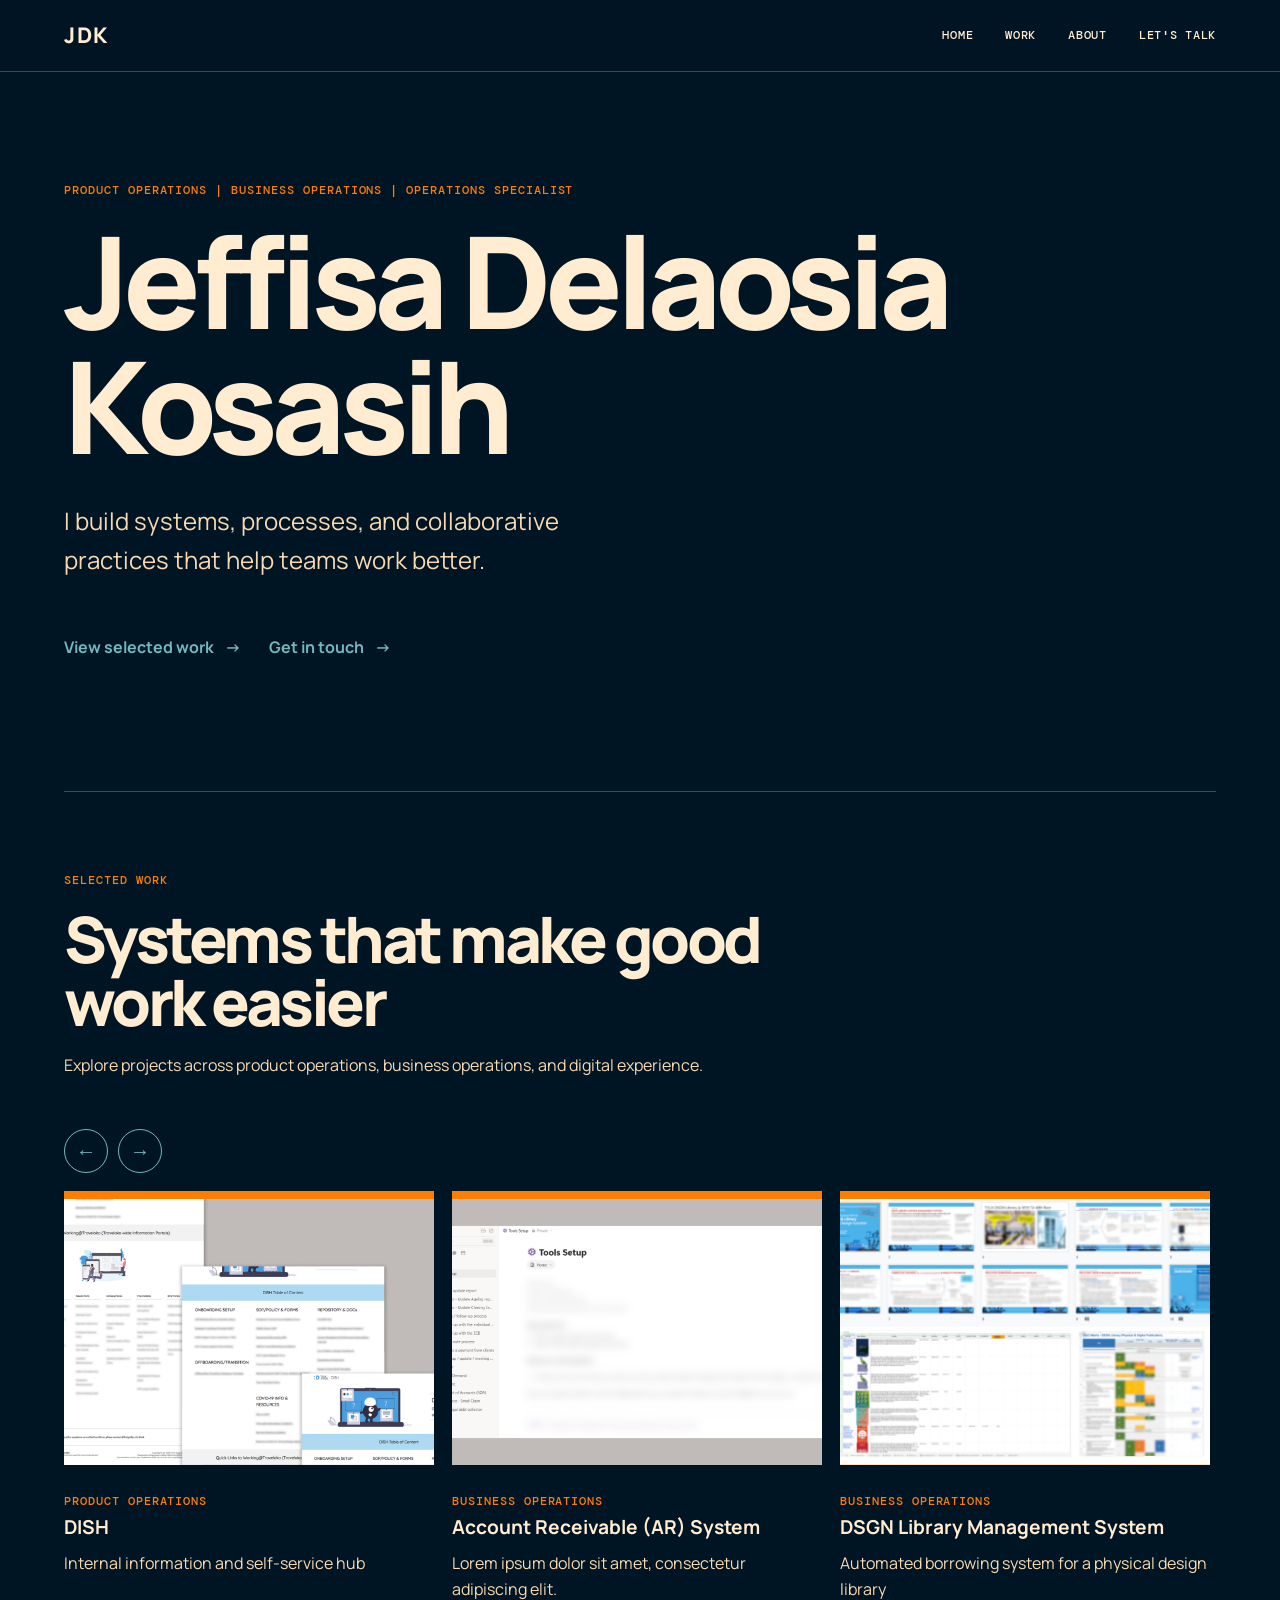
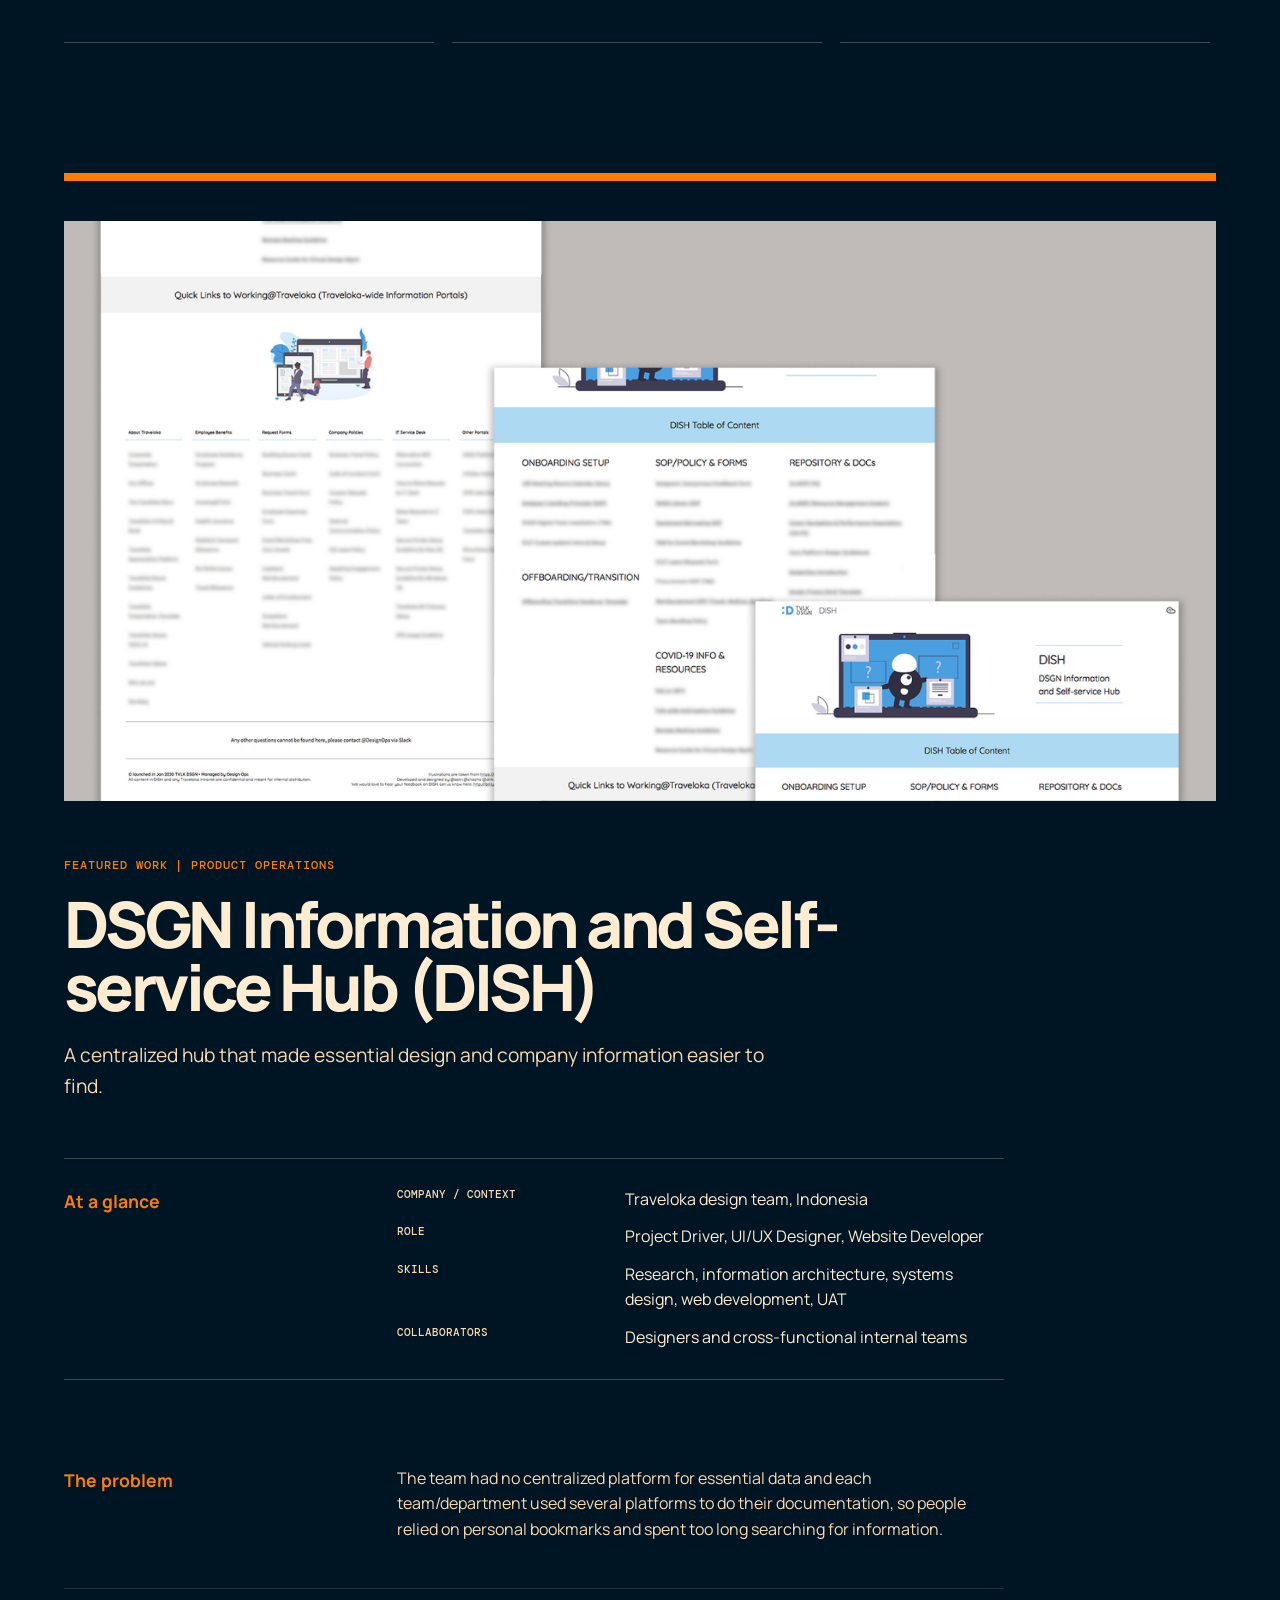
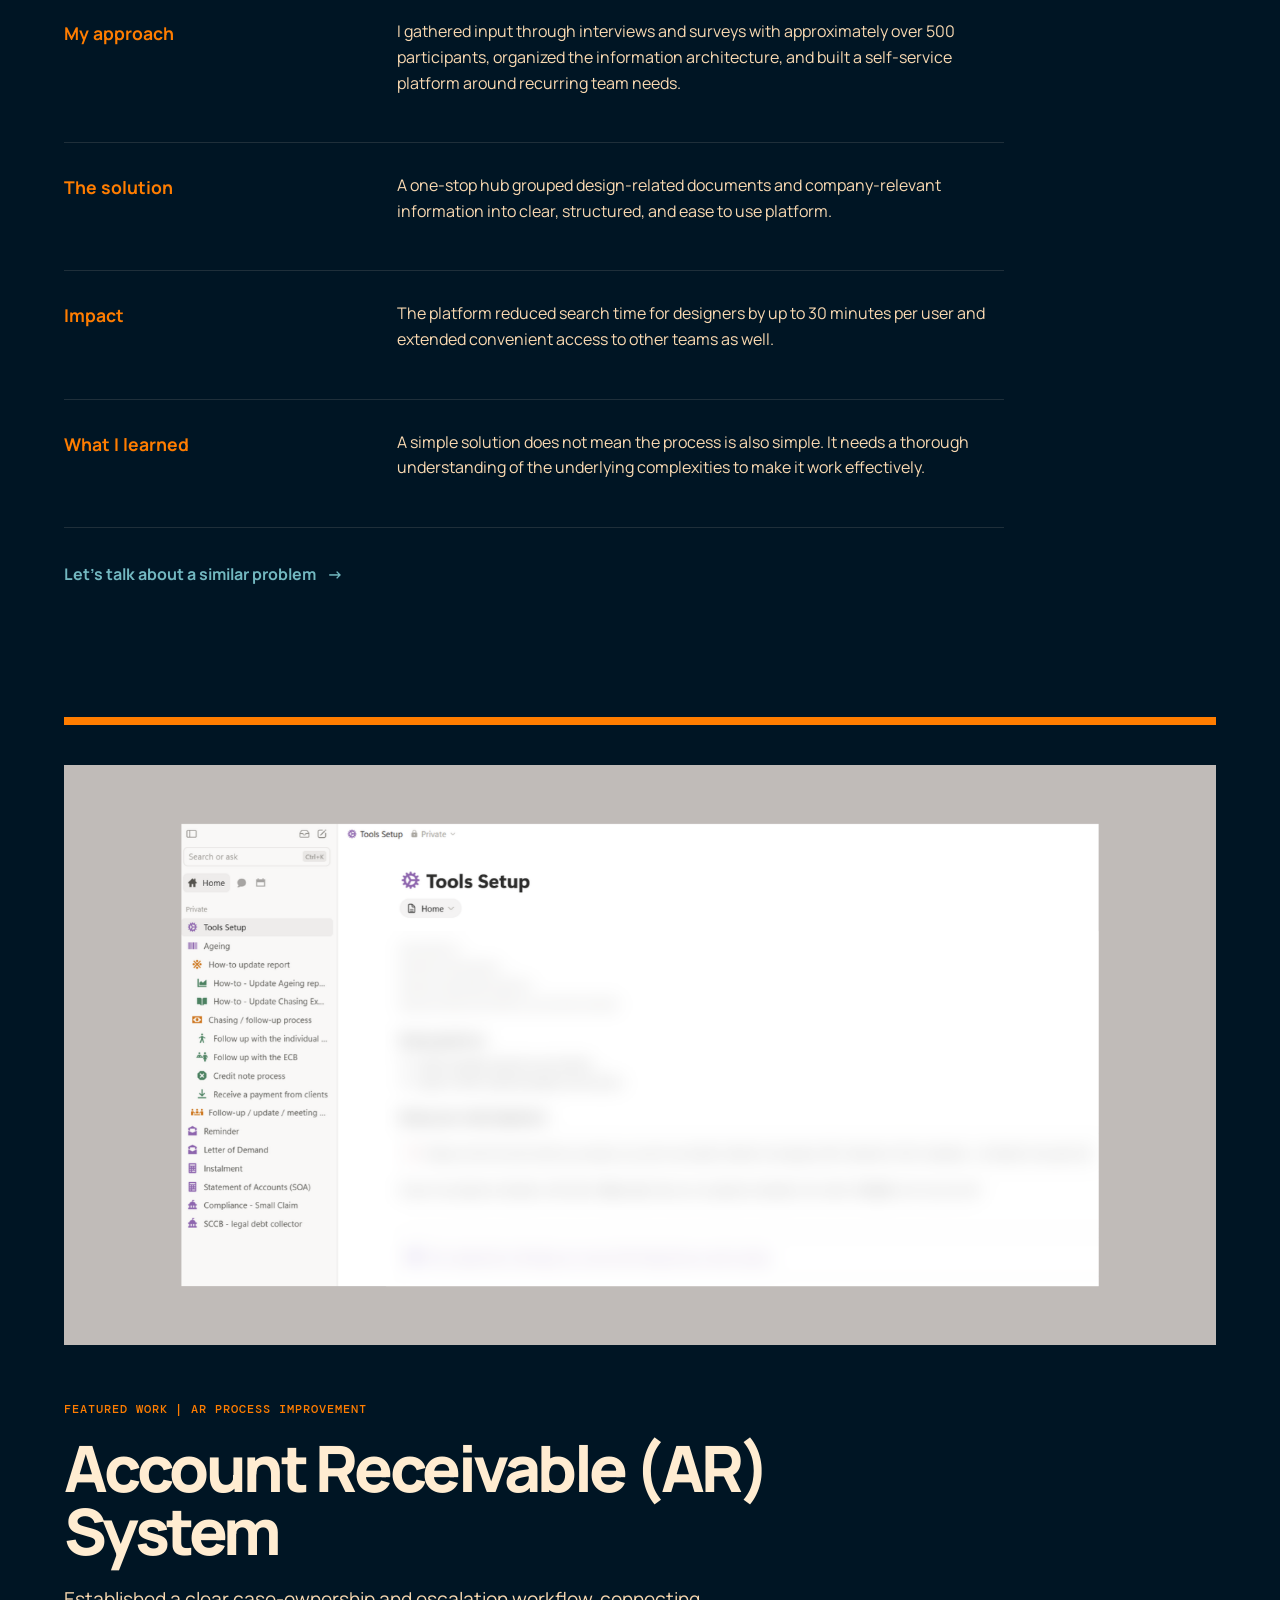
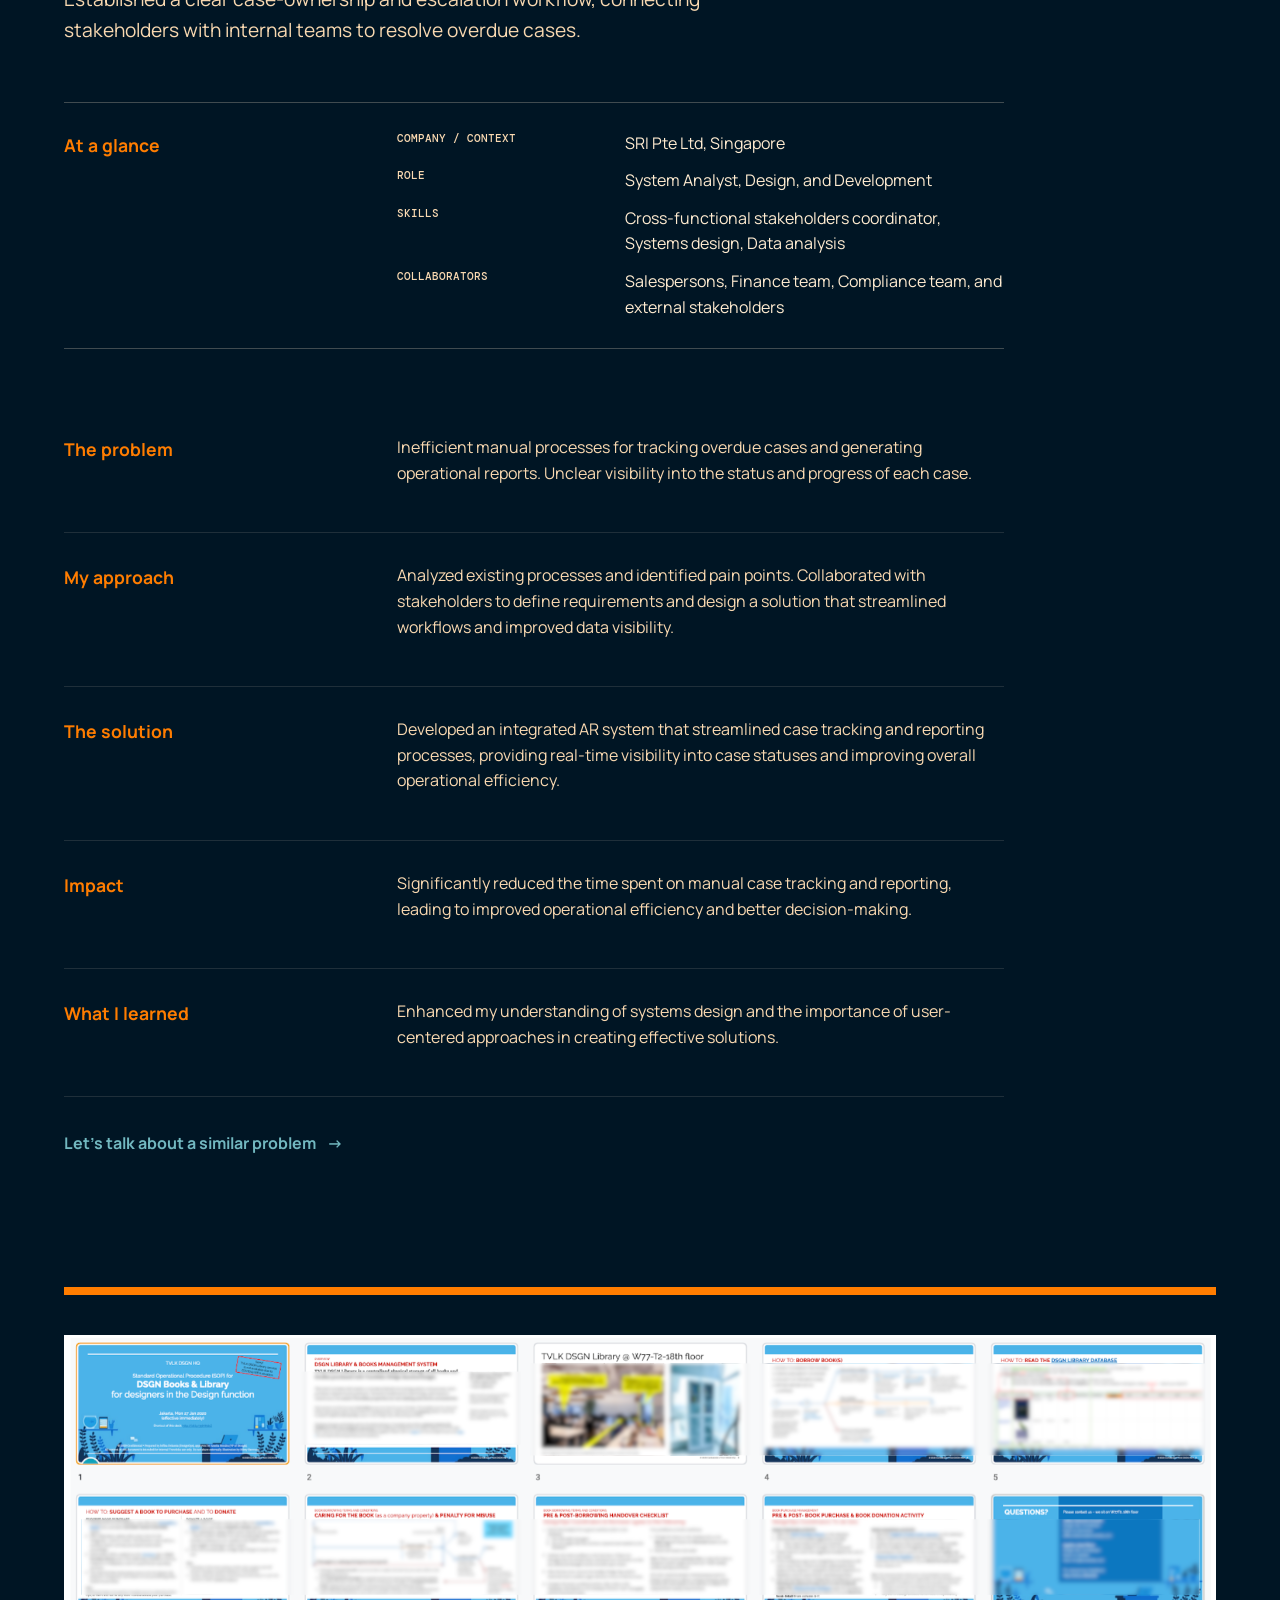
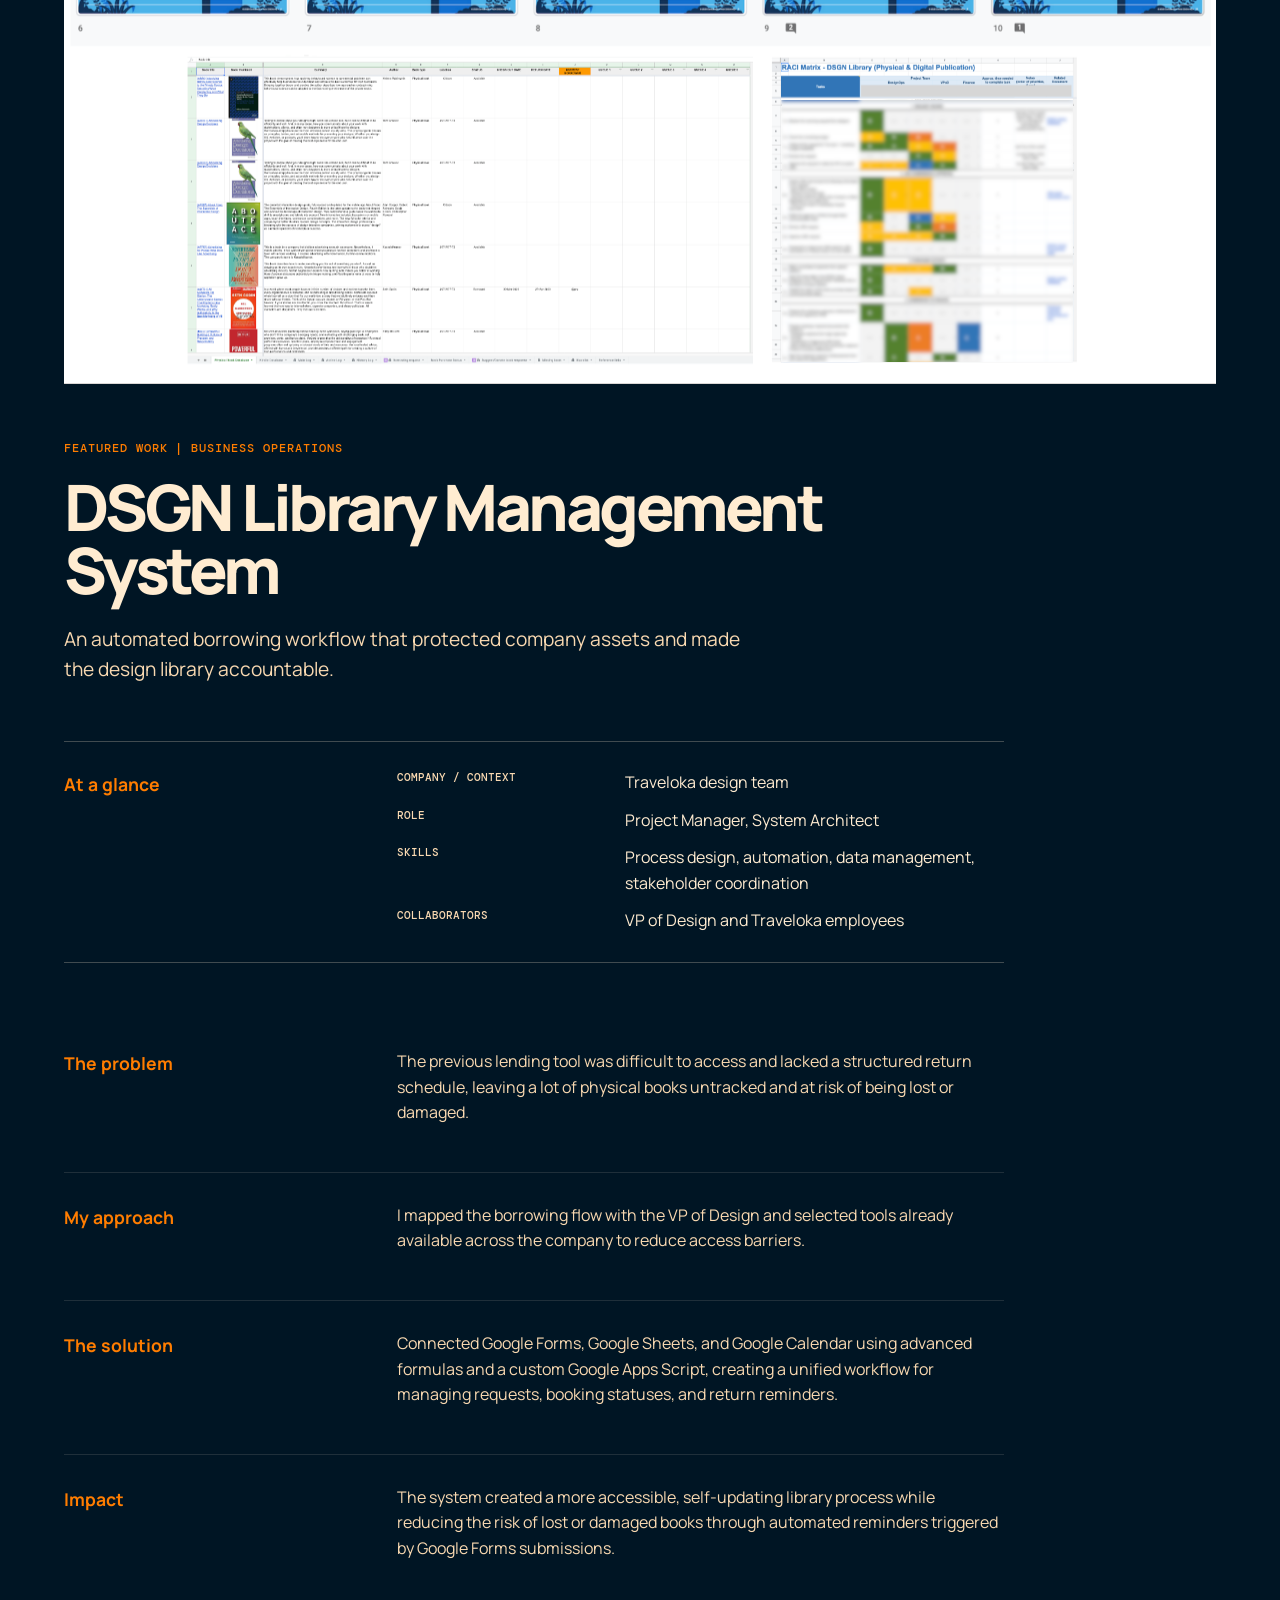
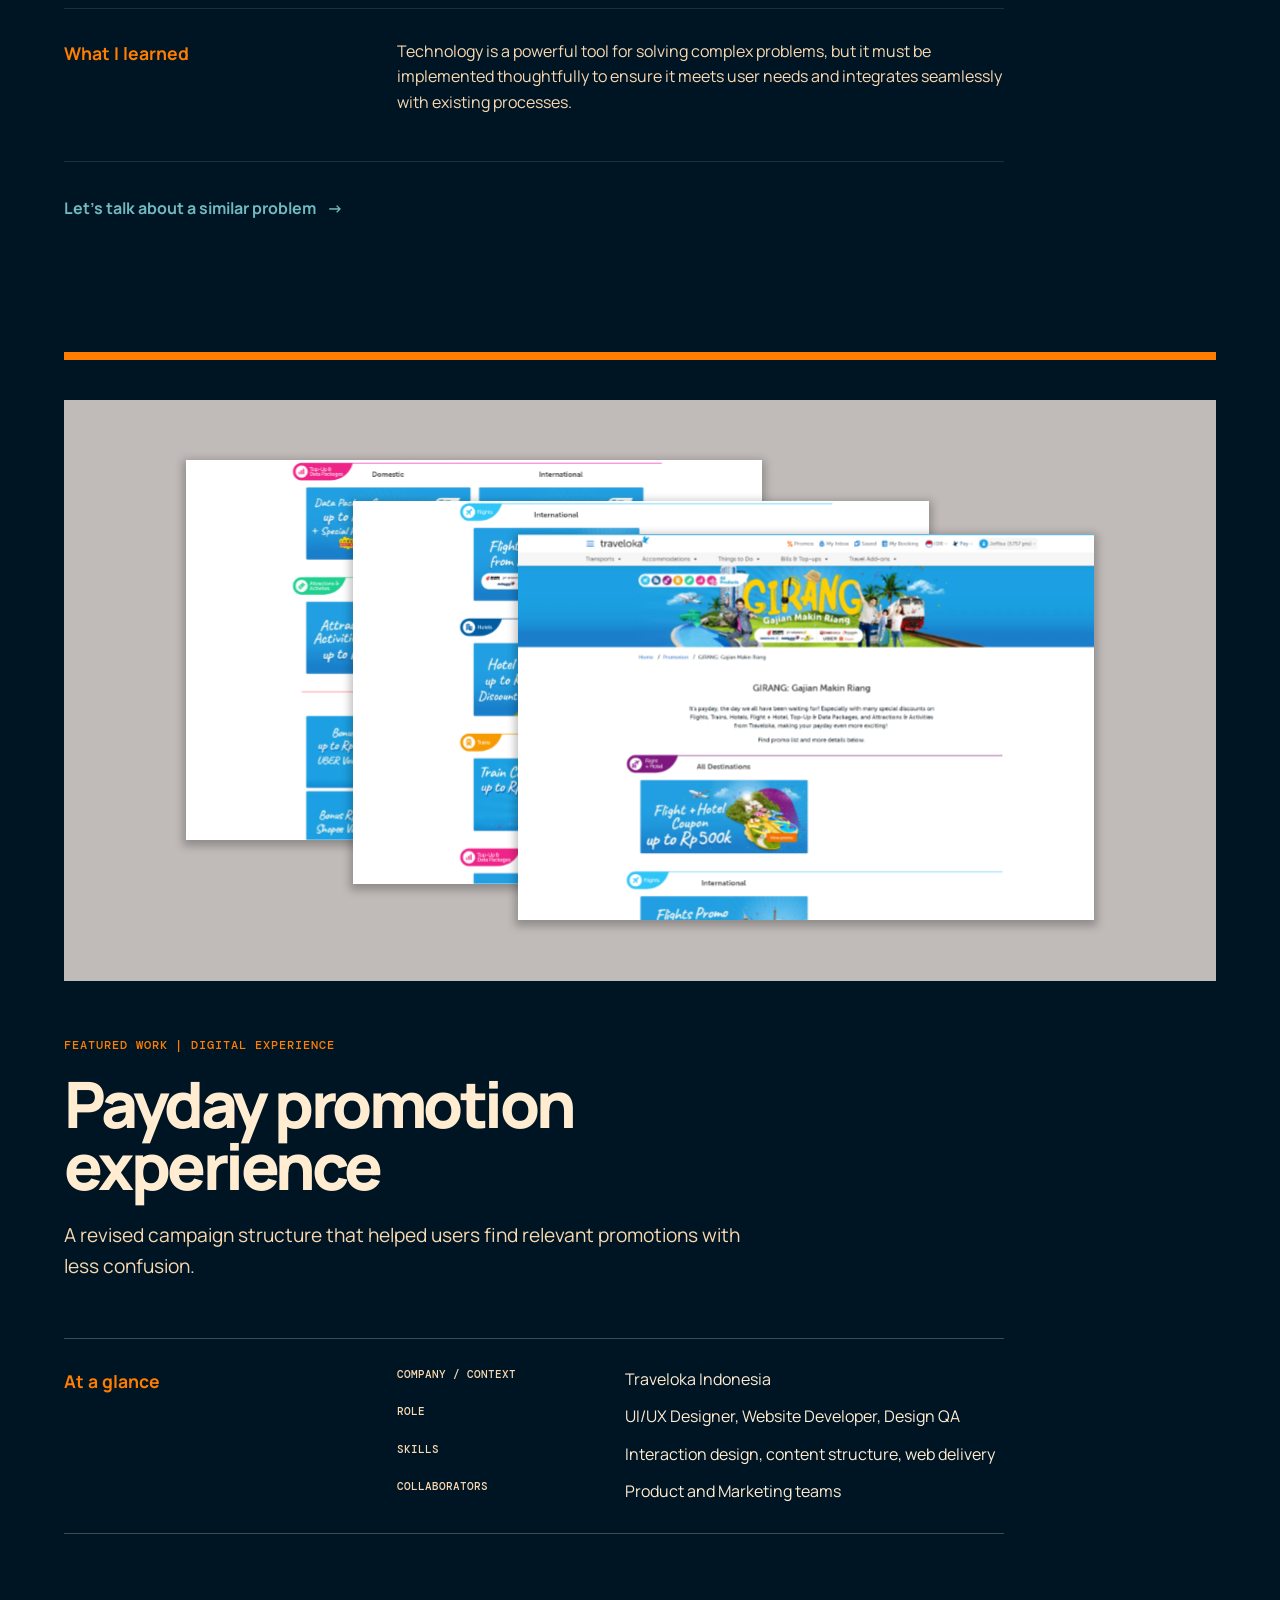
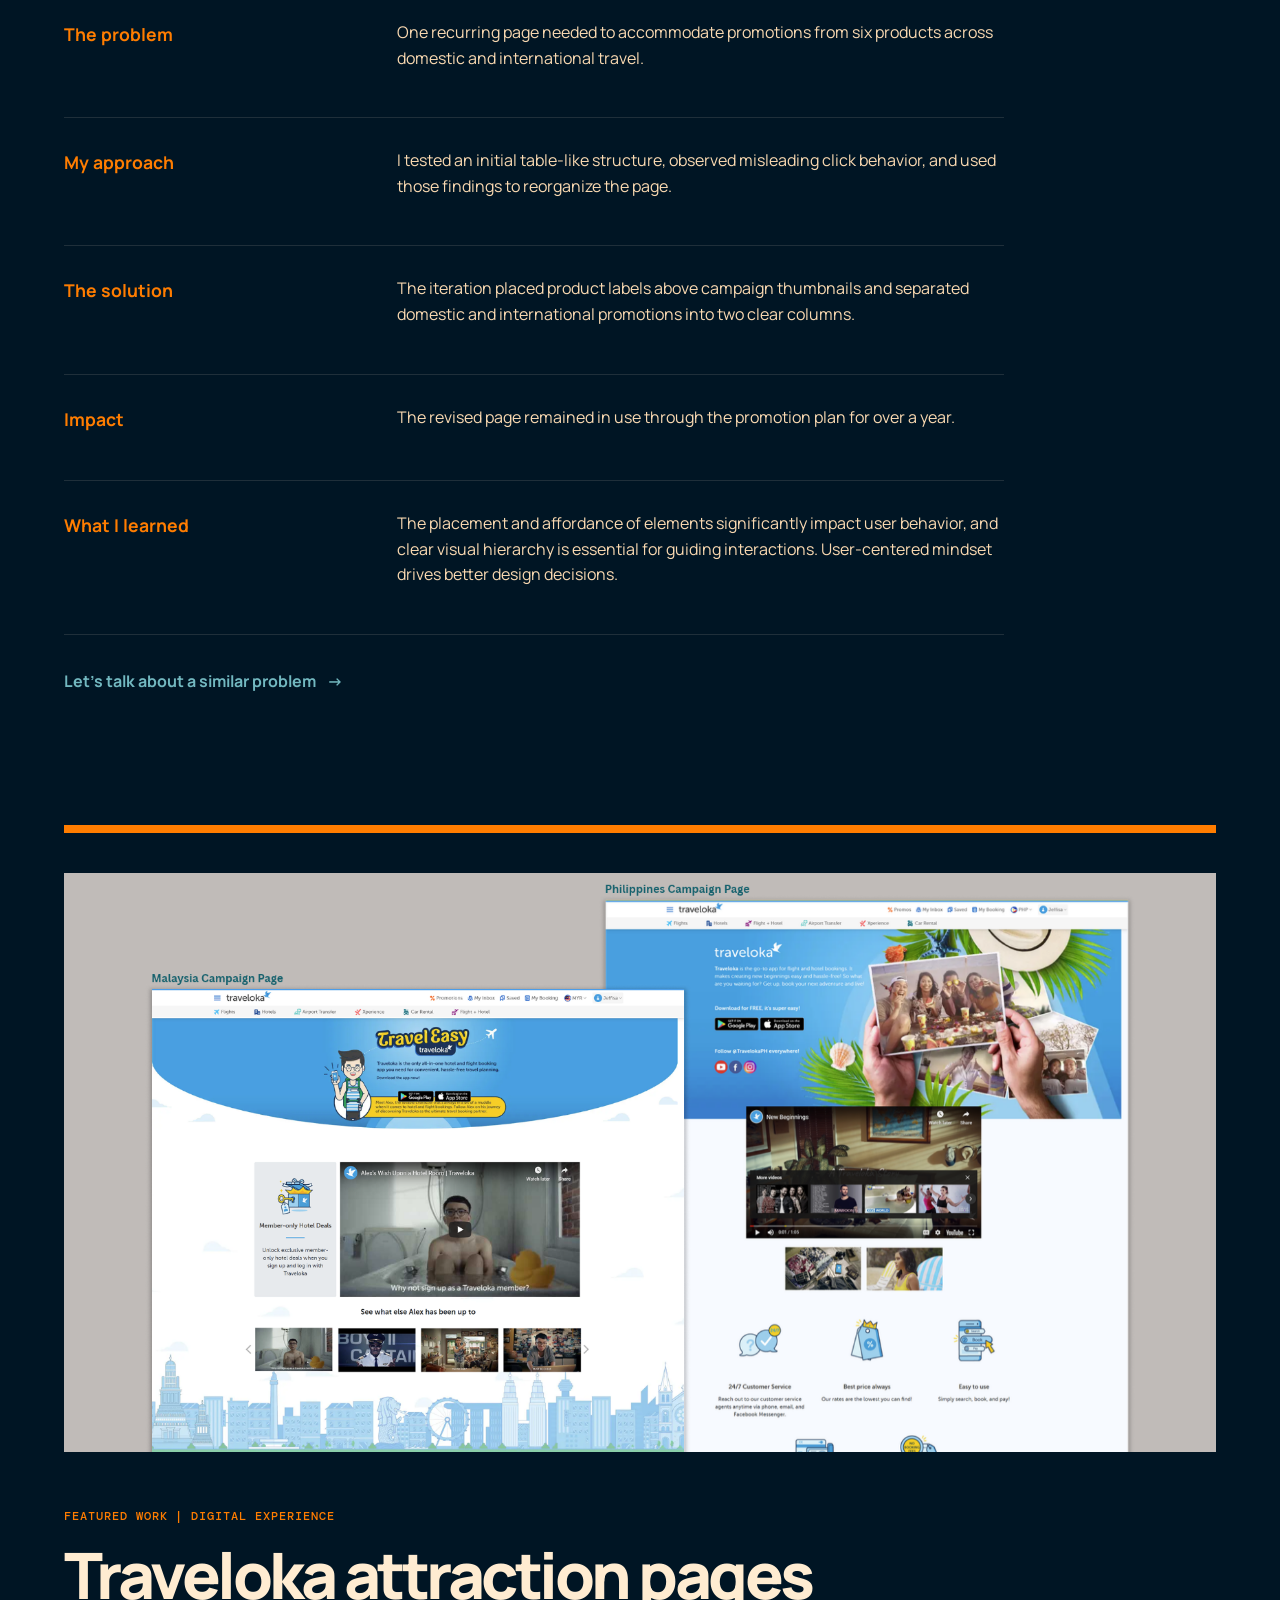
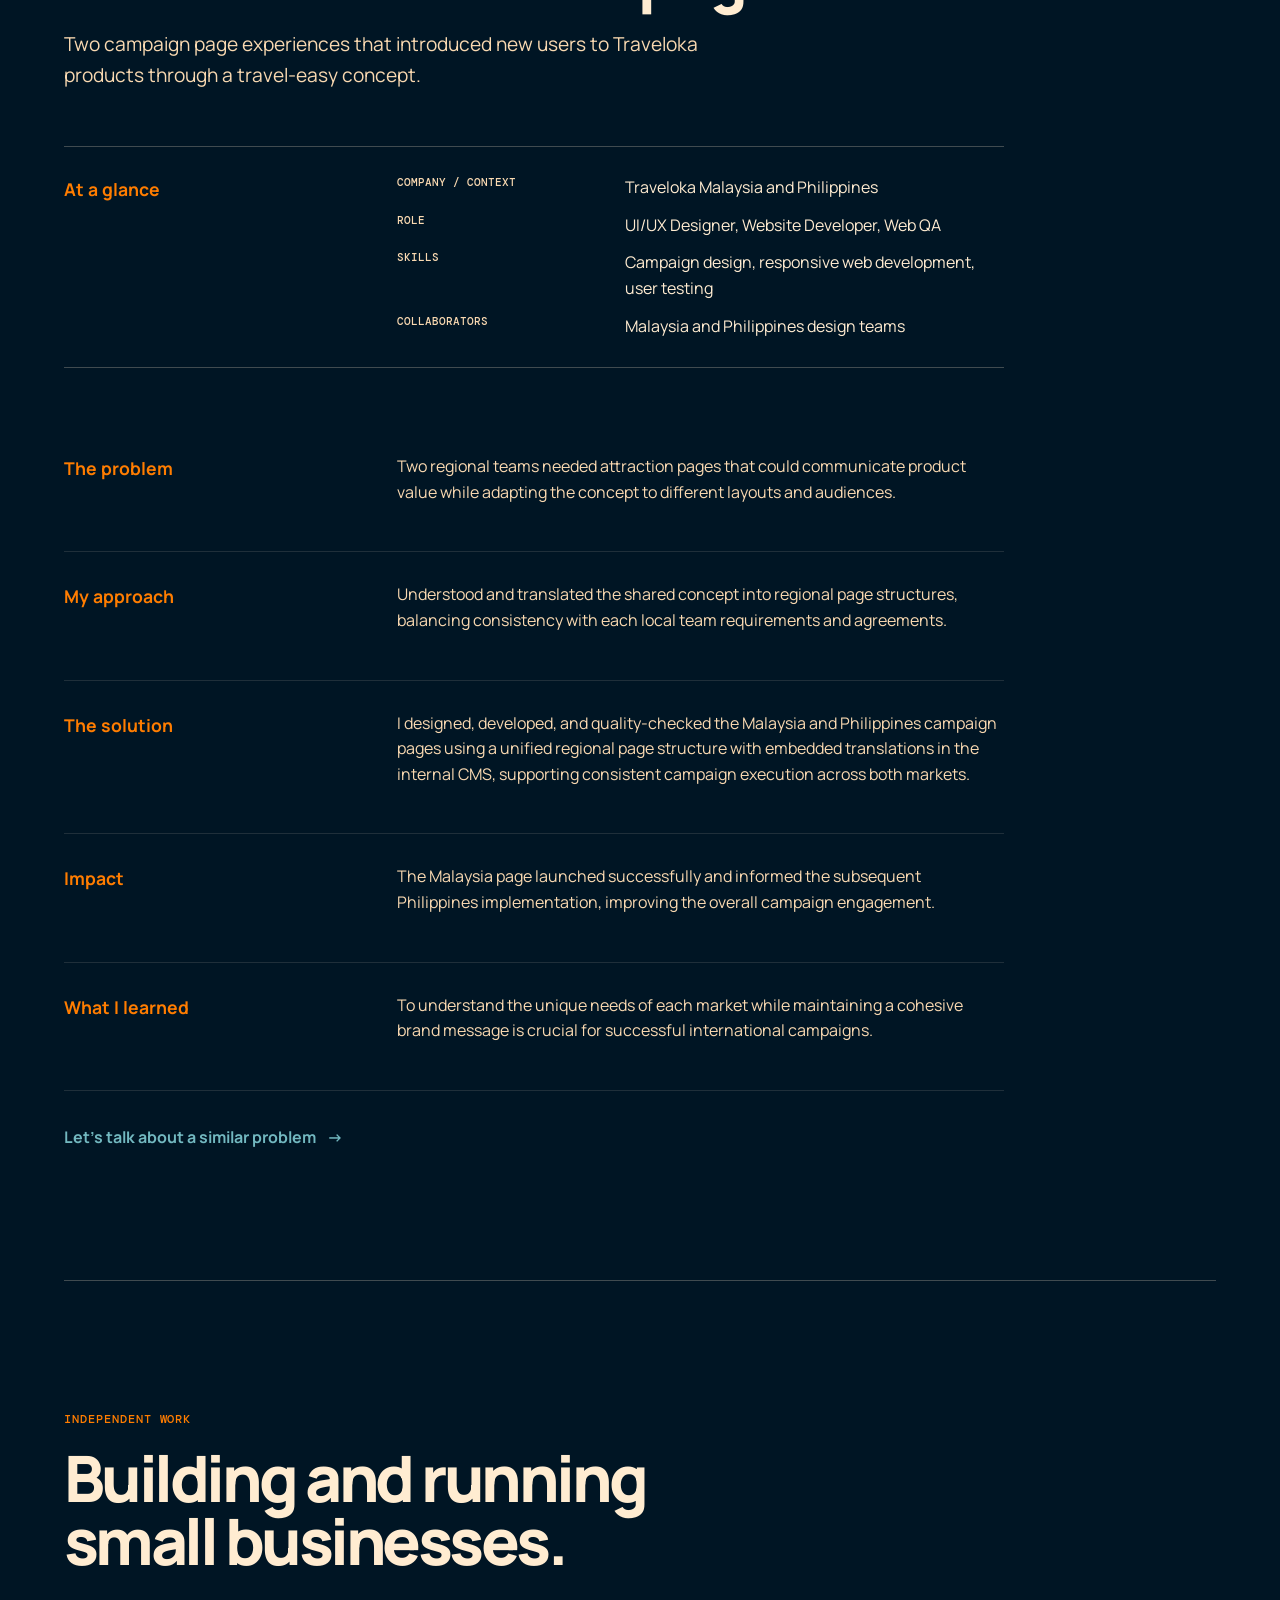
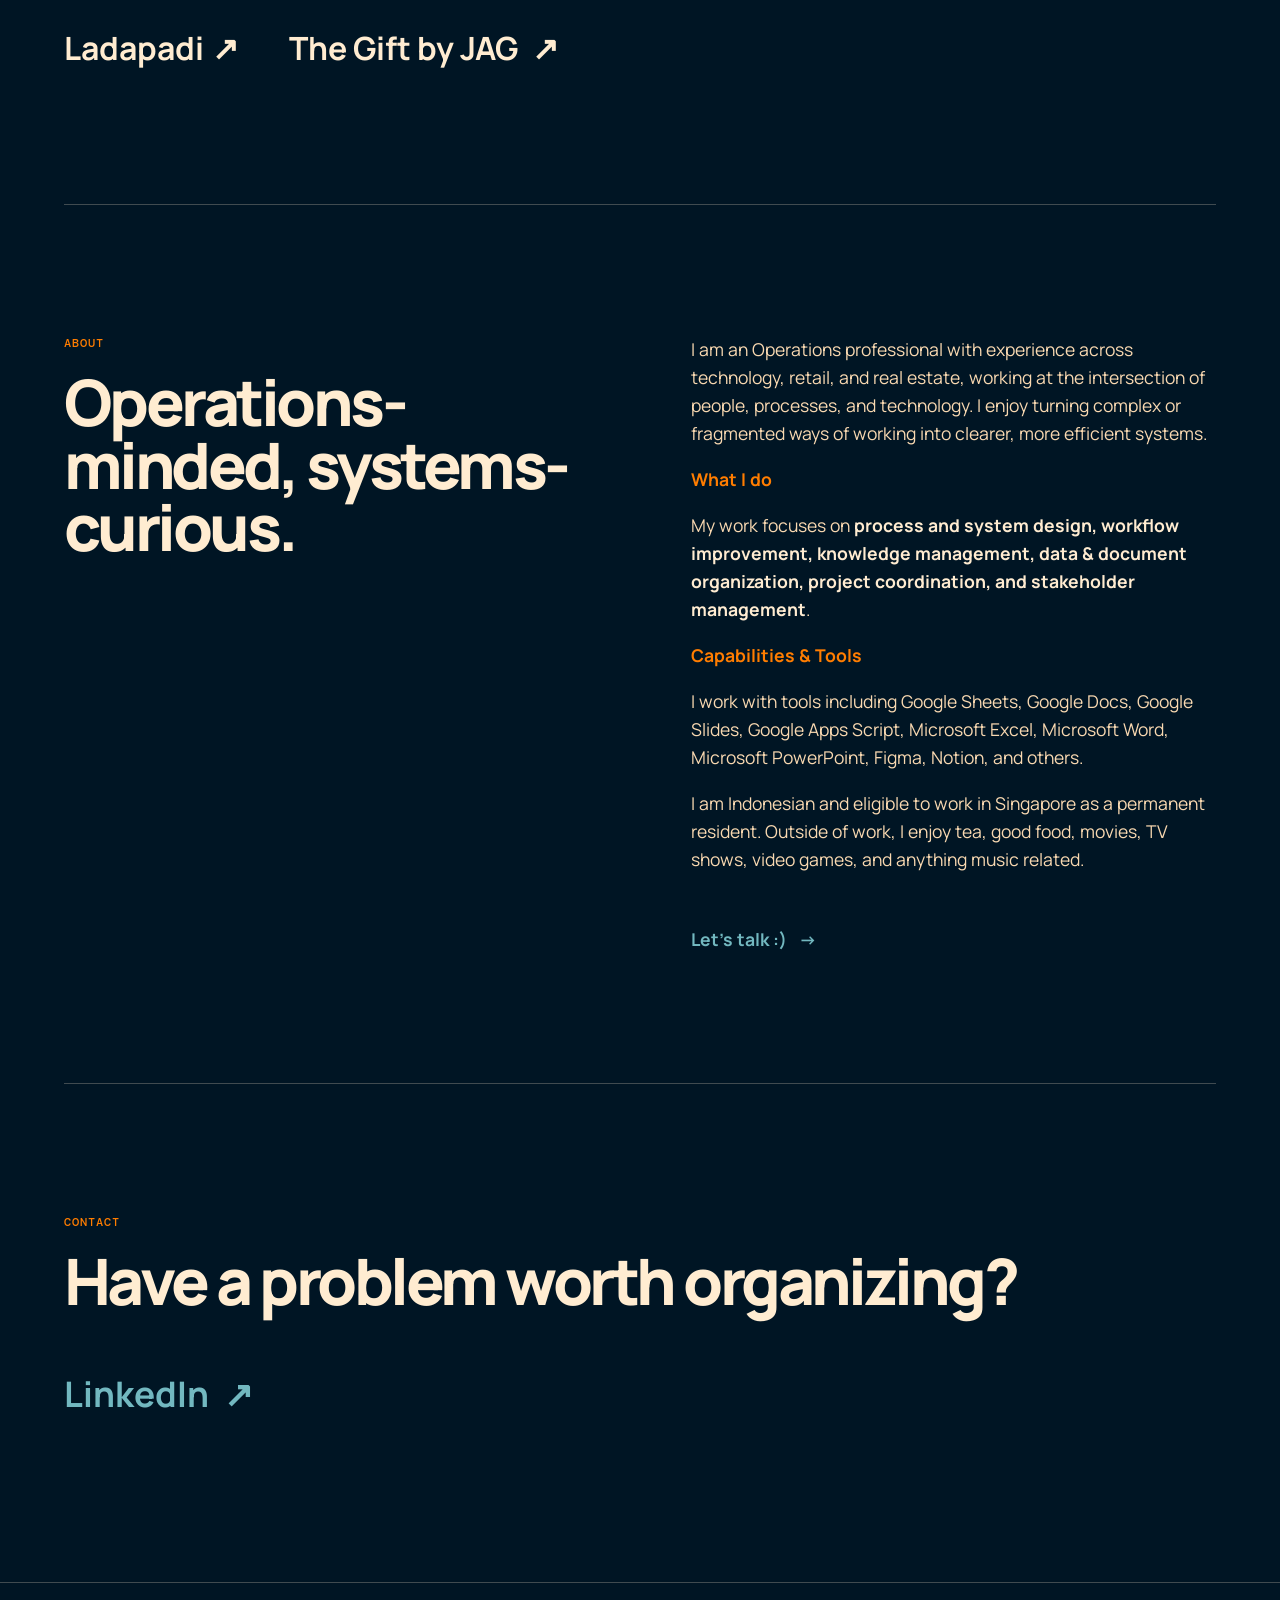
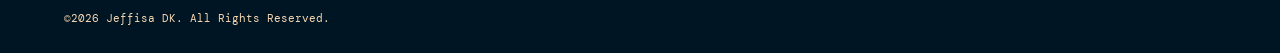
==== commit fb34b401: "Additional recent work" ====
--- a/index.html
+++ b/index.html
@@ -43,6 +43,11 @@
                             <h3>DISH</h3>
                             <p>Internal information and self-service hub</p>
                         </a>
+                        <a class="work-card" href="#ageing"><img src="./picture/dm1.png"
+                                alt="Preview of a new project"><span class="card-type">Business Operations</span>
+                            <h3>Account Receivable (AR) System</h3>
+                            <p>Lorem ipsum dolor sit amet, consectetur adipiscing elit.</p>
+                        </a>
                         <a class="work-card work-card-featured" href="#library"><img src="./picture/do2-p2.svg"
                                 alt="Preview of the DSGN Library Management System"><span class="card-type">Business
                                 Operations</span>
@@ -69,7 +74,7 @@
             <article class="case-study featured-case" id="dish">
                 <div class="case-visual"><img src="./picture/do1-p3.png" alt="DISH information hub preview"></div>
                 <div class="case-content">
-                    <p class="card-type">Featured case study | Product Operations</p>
+                    <p class="card-type">Featured work | Product Operations</p>
                     <h2>DSGN Information and Self-service Hub (DISH)</h2>
                     <p class="outcome">A centralized hub that made essential design and company information easier to
                         find.</p>
@@ -117,11 +122,54 @@
                             aria-hidden="true">&#8594;</span></a>
                 </div>
             </article>
+            <article class="case-study featured-case" id="ageing">
+                <div class="case-visual"><img src="./picture/dm1.png" alt="New project preview"></div>
+                <div class="case-content">
+                    <p class="card-type">Featured work | AR Process Improvement</p>
+                    <h2>Account Receivable (AR) System</h2>
+                    <p class="outcome">Established a clear case-ownership and escalation workflow, connecting stakeholders with internal teams to resolve overdue cases.</p>
+                    <div class="at-a-glance">
+                        <h3>At a glance</h3>
+                        <dl>
+                            <dt>Company / context</dt>
+                            <dd>SRI Pte Ltd, Singapore</dd>
+                            <dt>Role</dt>
+                            <dd>System Analyst, Design, and Development</dd>
+                            <dt>Skills</dt>
+                            <dd>Cross-functional stakeholders coordinator, Systems design, Data analysis</dd>
+                            <dt>Collaborators</dt>
+                            <dd>Salespersons, Finance team, Compliance team, and external stakeholders</dd>
+                        </dl>
+                    </div>
+                    <div class="case-section">
+                        <h3>The problem</h3>
+                        <p>Inefficient manual processes for tracking overdue cases and generating operational reports. Unclear visibility into the status and progress of each case.</p>
+                    </div>
+                    <div class="case-section">
+                        <h3>My approach</h3>
+                        <p>Analyzed existing processes and identified pain points. Collaborated with stakeholders to define requirements and design a solution that streamlined workflows and improved data visibility.</p>
+                    </div>
+                    <div class="case-section">
+                        <h3>The solution</h3>
+                        <p>Developed an integrated AR system that streamlined case tracking and reporting processes, providing real-time visibility into case statuses and improving overall operational efficiency.</p>
+                    </div>
+                    <div class="case-section">
+                        <h3>Impact</h3>
+                        <p>Significantly reduced the time spent on manual case tracking and reporting, leading to improved operational efficiency and better decision-making.</p>
+                    </div>
+                    <div class="case-section">
+                        <h3>What I learned</h3>
+                        <p>Enhanced my understanding of systems design and the importance of user-centered approaches in creating effective solutions.</p>
+                    </div>
+                    <a class="case-contact text-button" href="#contact">Let's talk about a similar problem <span
+                            aria-hidden="true">&#8594;</span></a>
+                </div>
+            </article>
             <article class="case-study featured-case" id="library">
                 <div class="case-visual"><img src="./picture/do2-p2.svg" alt="DSGN Library Management System preview">
                 </div>
                 <div class="case-content">
-                    <p class="card-type">Featured case study | Business Operations</p>
+                    <p class="card-type">Featured work | Business Operations</p>
                     <h2>DSGN Library Management System</h2>
                     <p class="outcome">An automated borrowing workflow that protected company assets and made the design
                         library accountable.</p>
@@ -168,7 +216,7 @@
             <article class="case-study featured-case" id="payday">
                 <div class="case-visual"><img src="./picture/wdd1.svg" alt="Payday promotion experience preview"></div>
                 <div class="case-content">
-                    <p class="card-type">Case study | Digital Experience</p>
+                    <p class="card-type">Featured work | Digital Experience</p>
                     <h2>Payday promotion experience</h2>
                     <p class="outcome">A revised campaign structure that helped users find relevant promotions with less
                         confusion.</p>
@@ -220,7 +268,7 @@
                     </a>
                 </div>
                 <div class="case-content">
-                    <p class="card-type">Case study | Digital Experience</p>
+                    <p class="card-type">Featured work | Digital Experience</p>
                     <h2>Traveloka attraction pages</h2>
                     <p class="outcome">Two campaign page experiences that introduced new users to Traveloka products
                         through a travel-easy concept.</p>
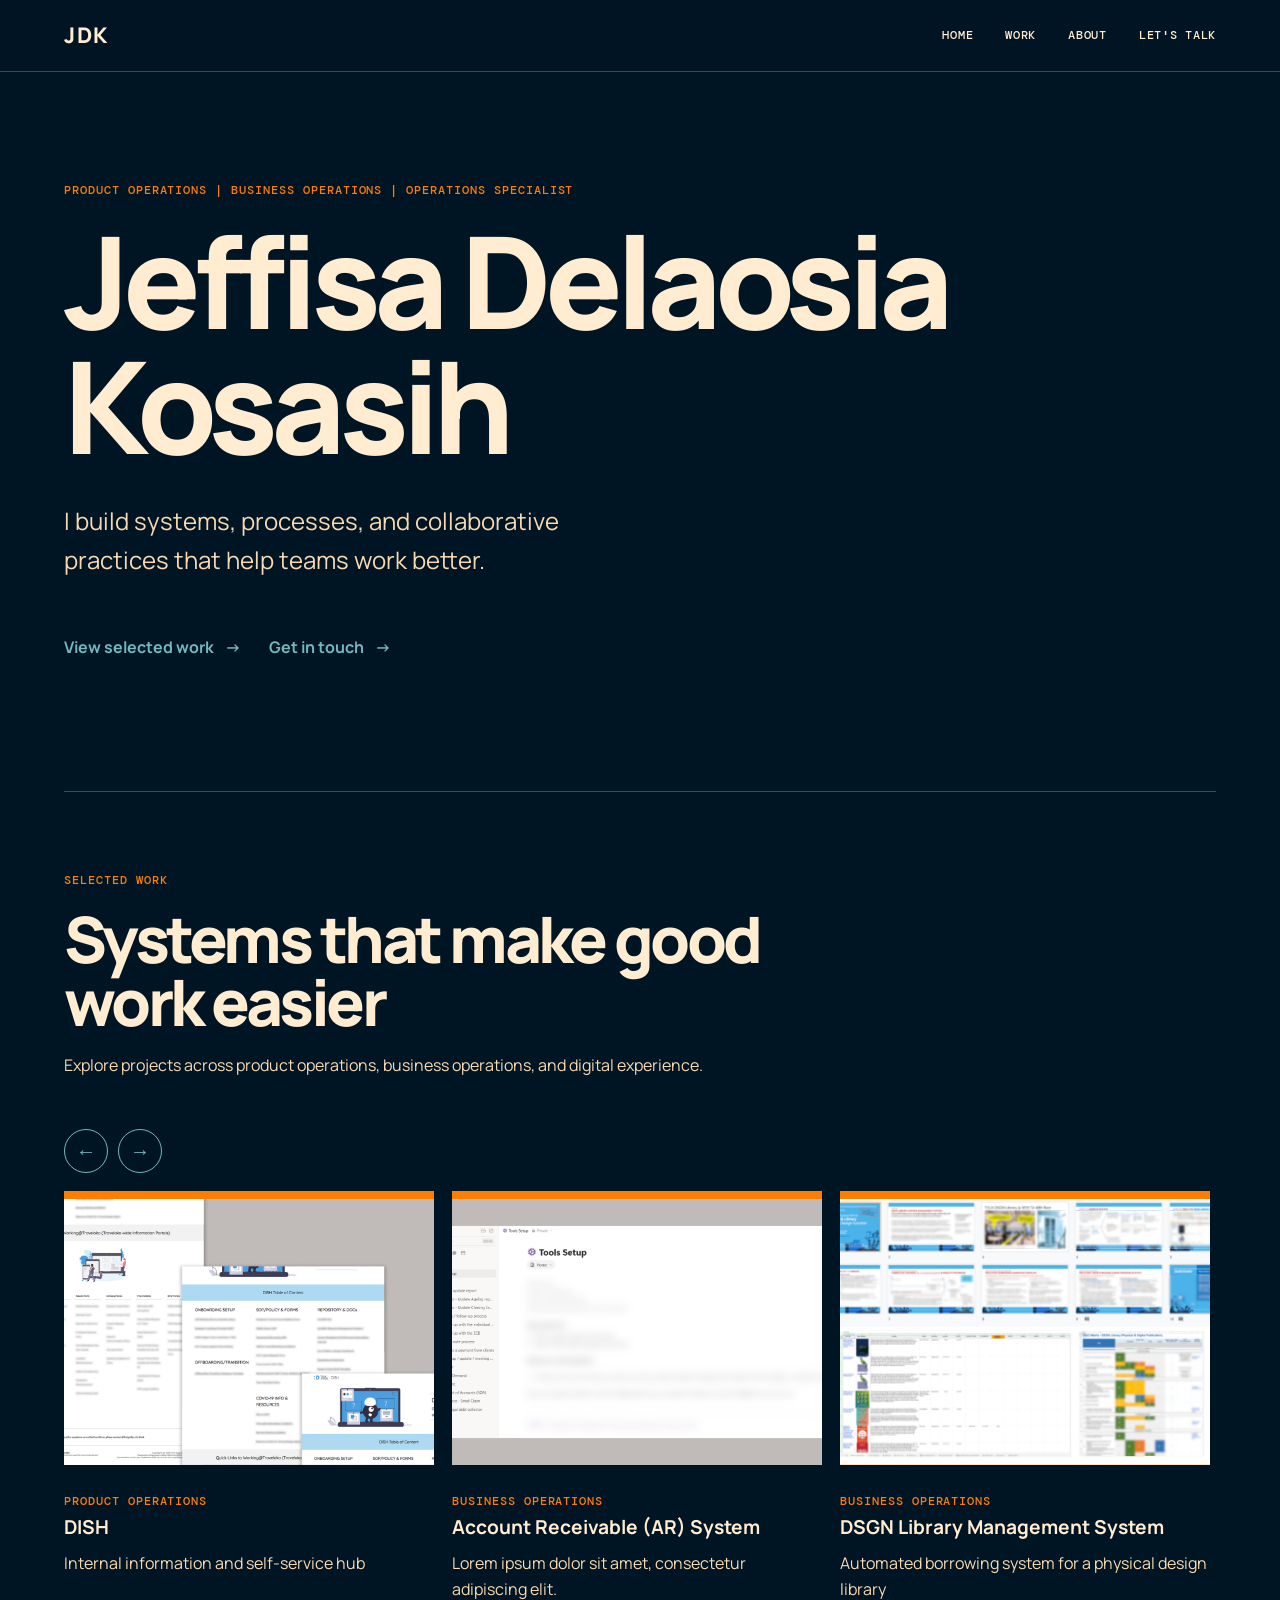
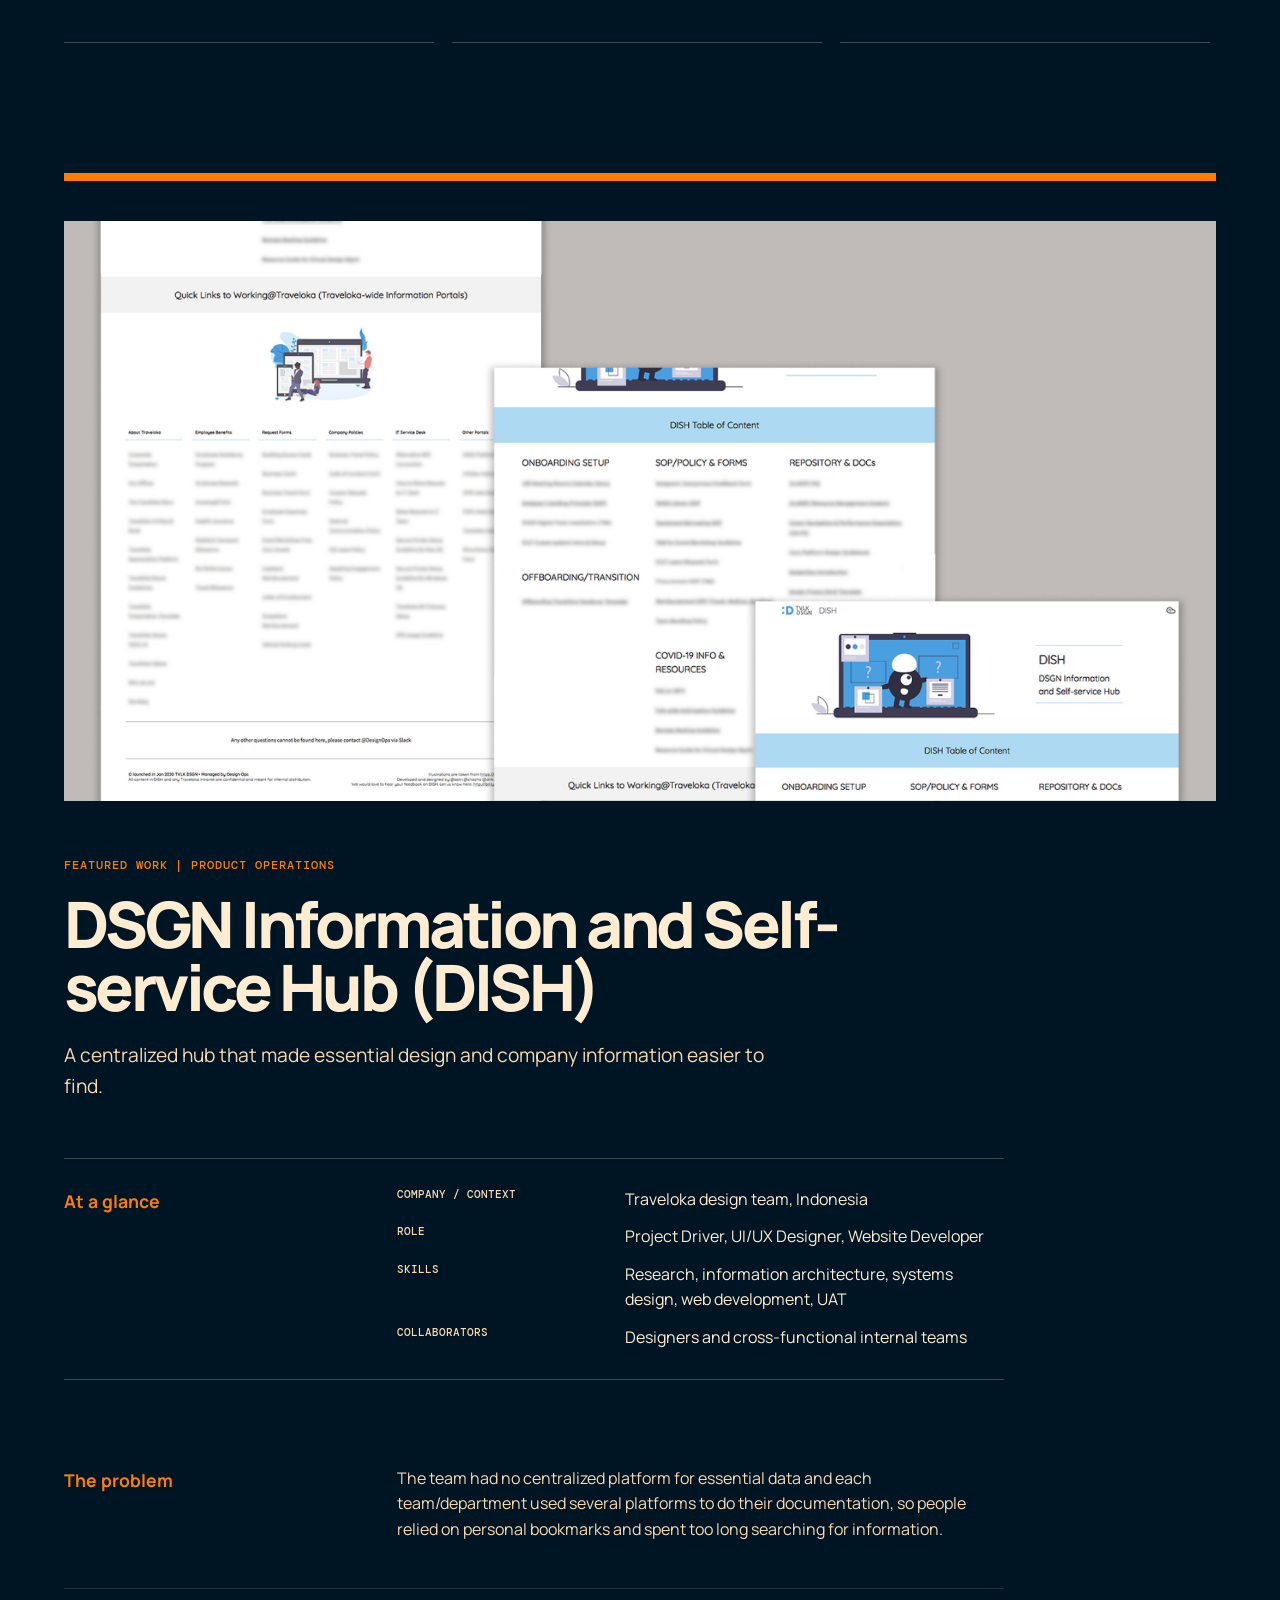
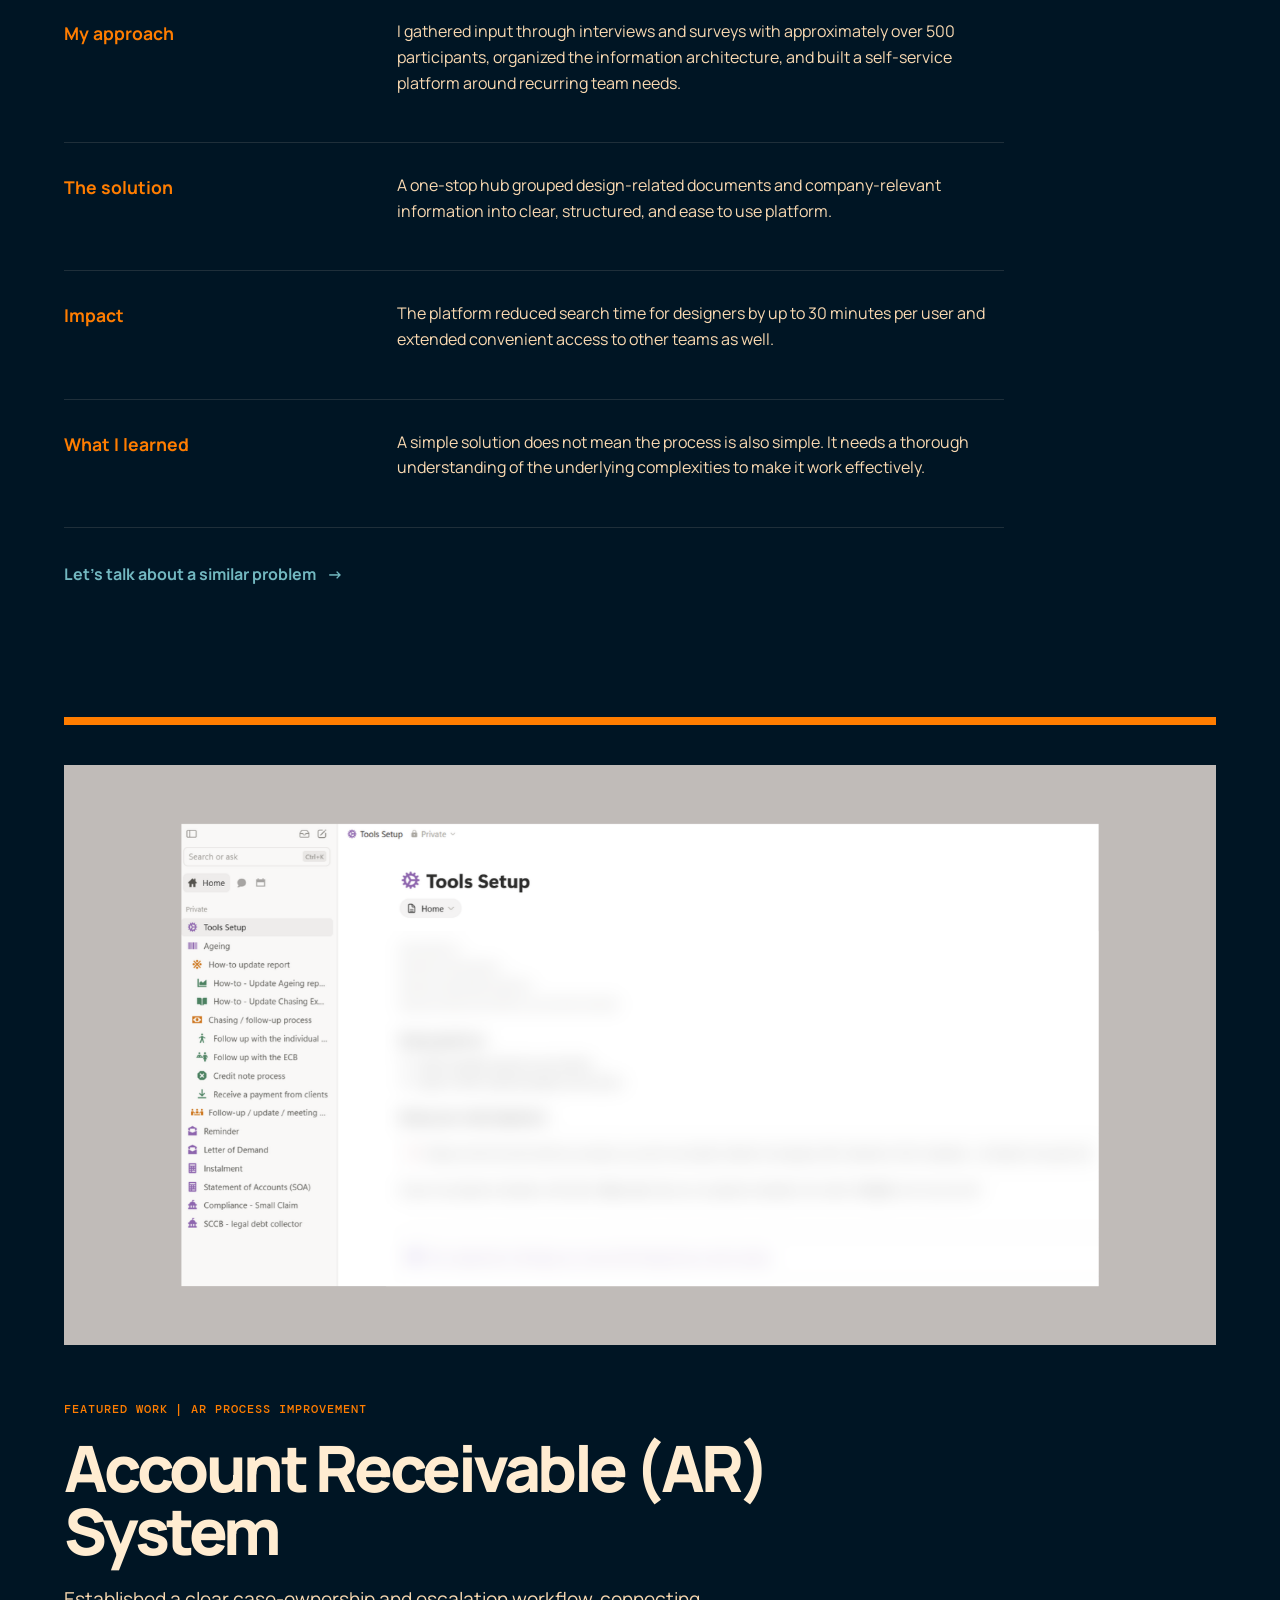
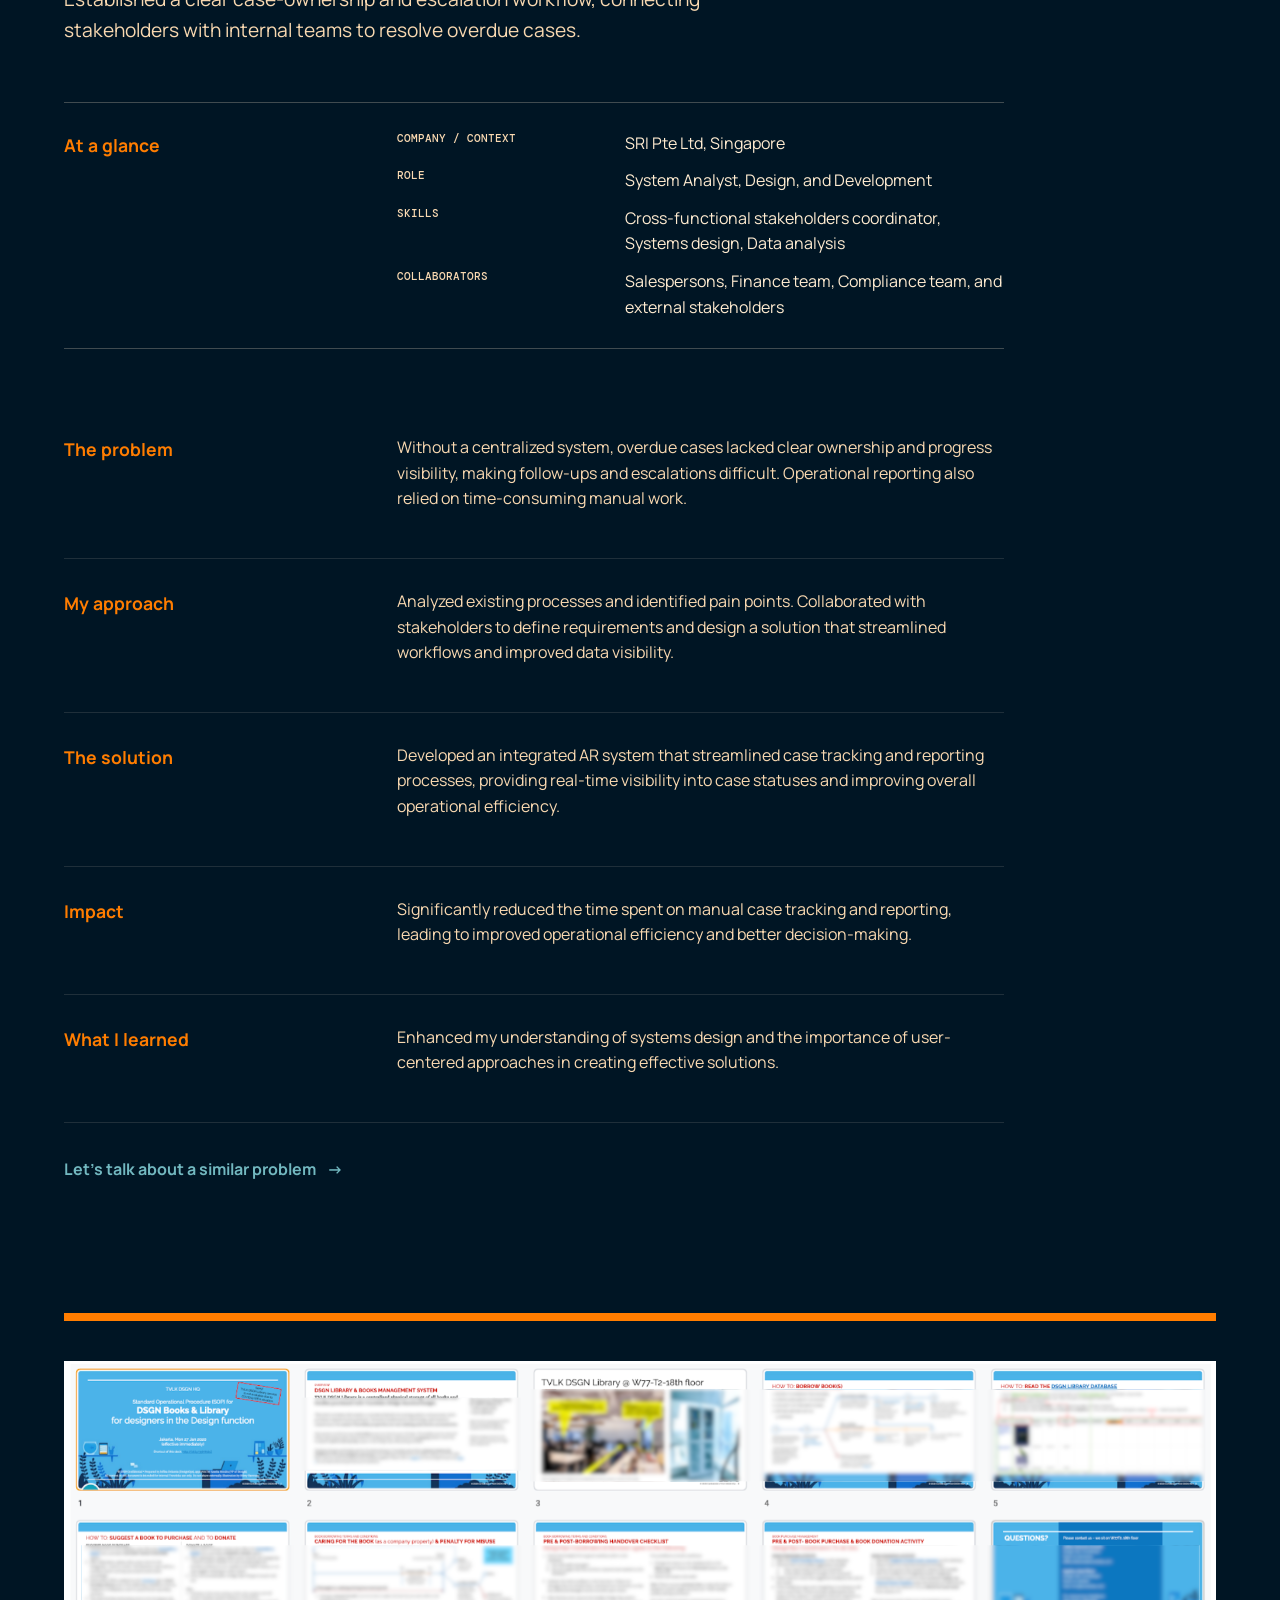
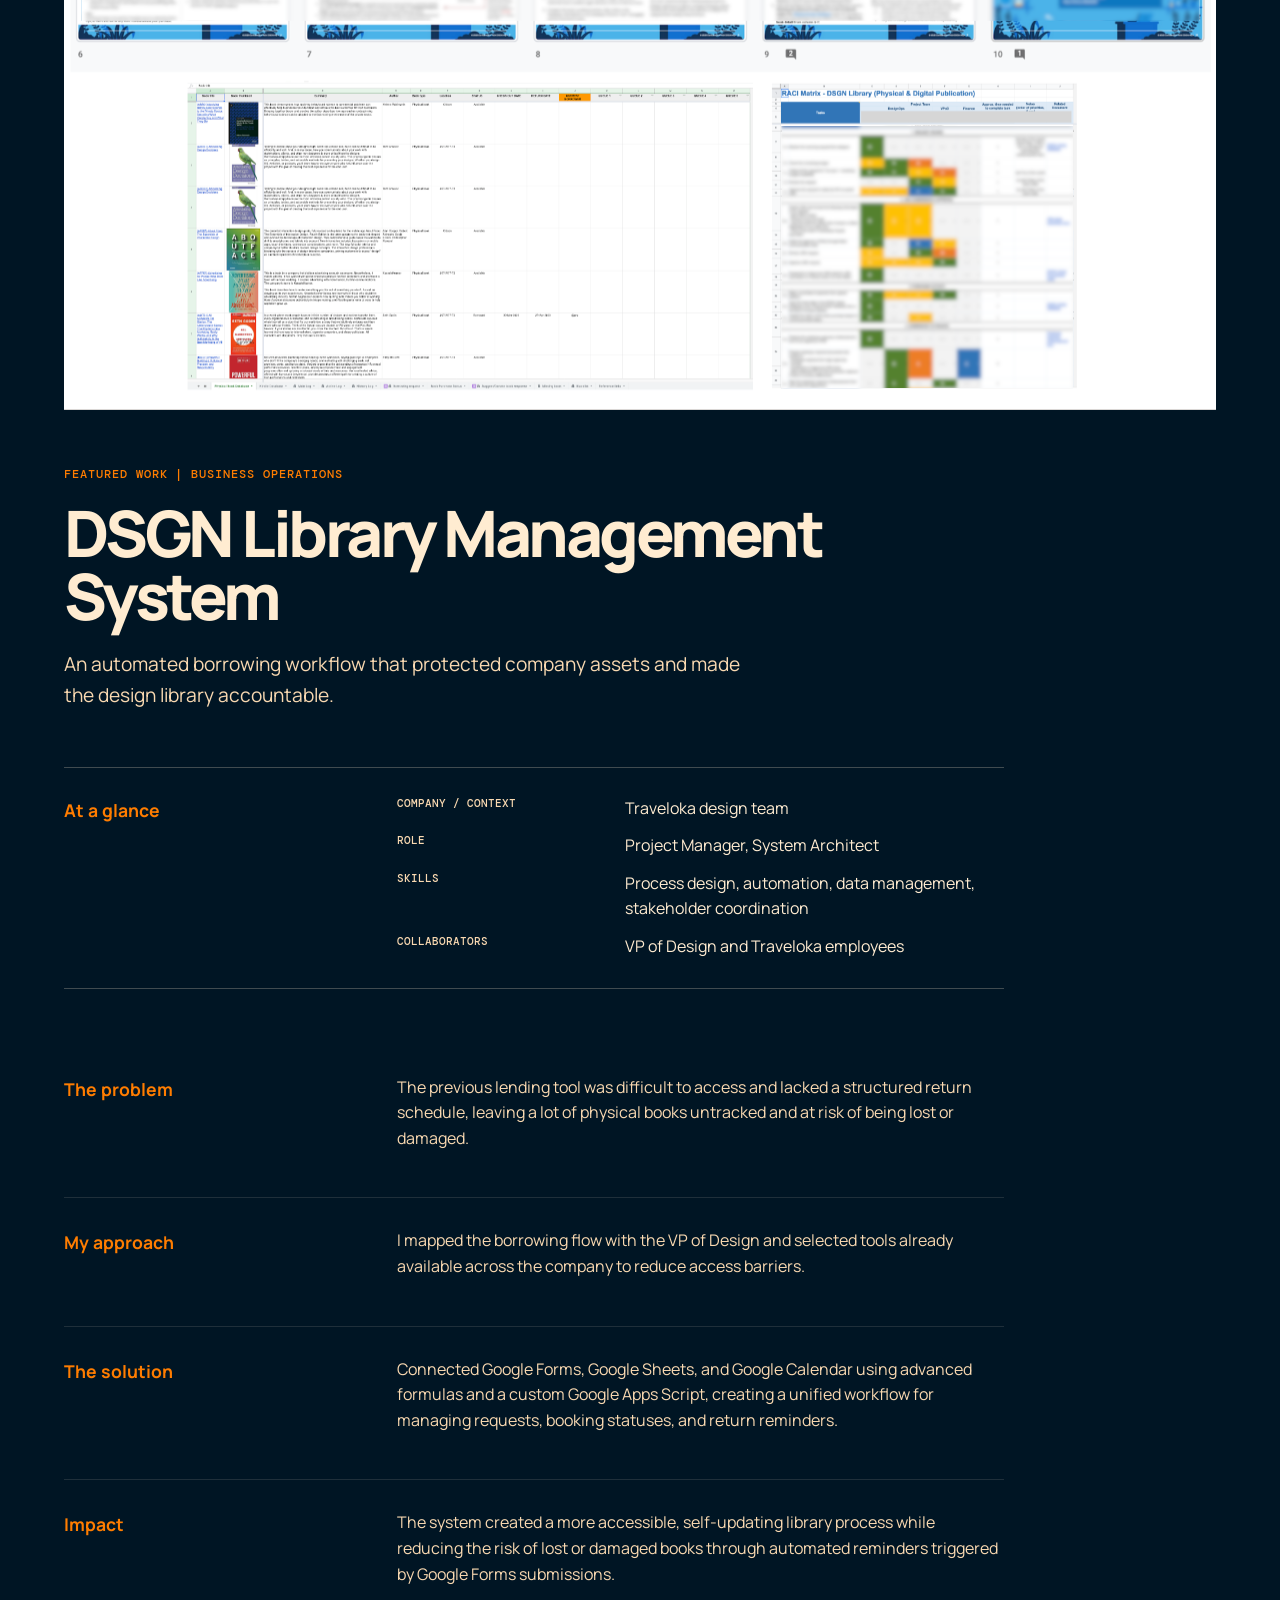
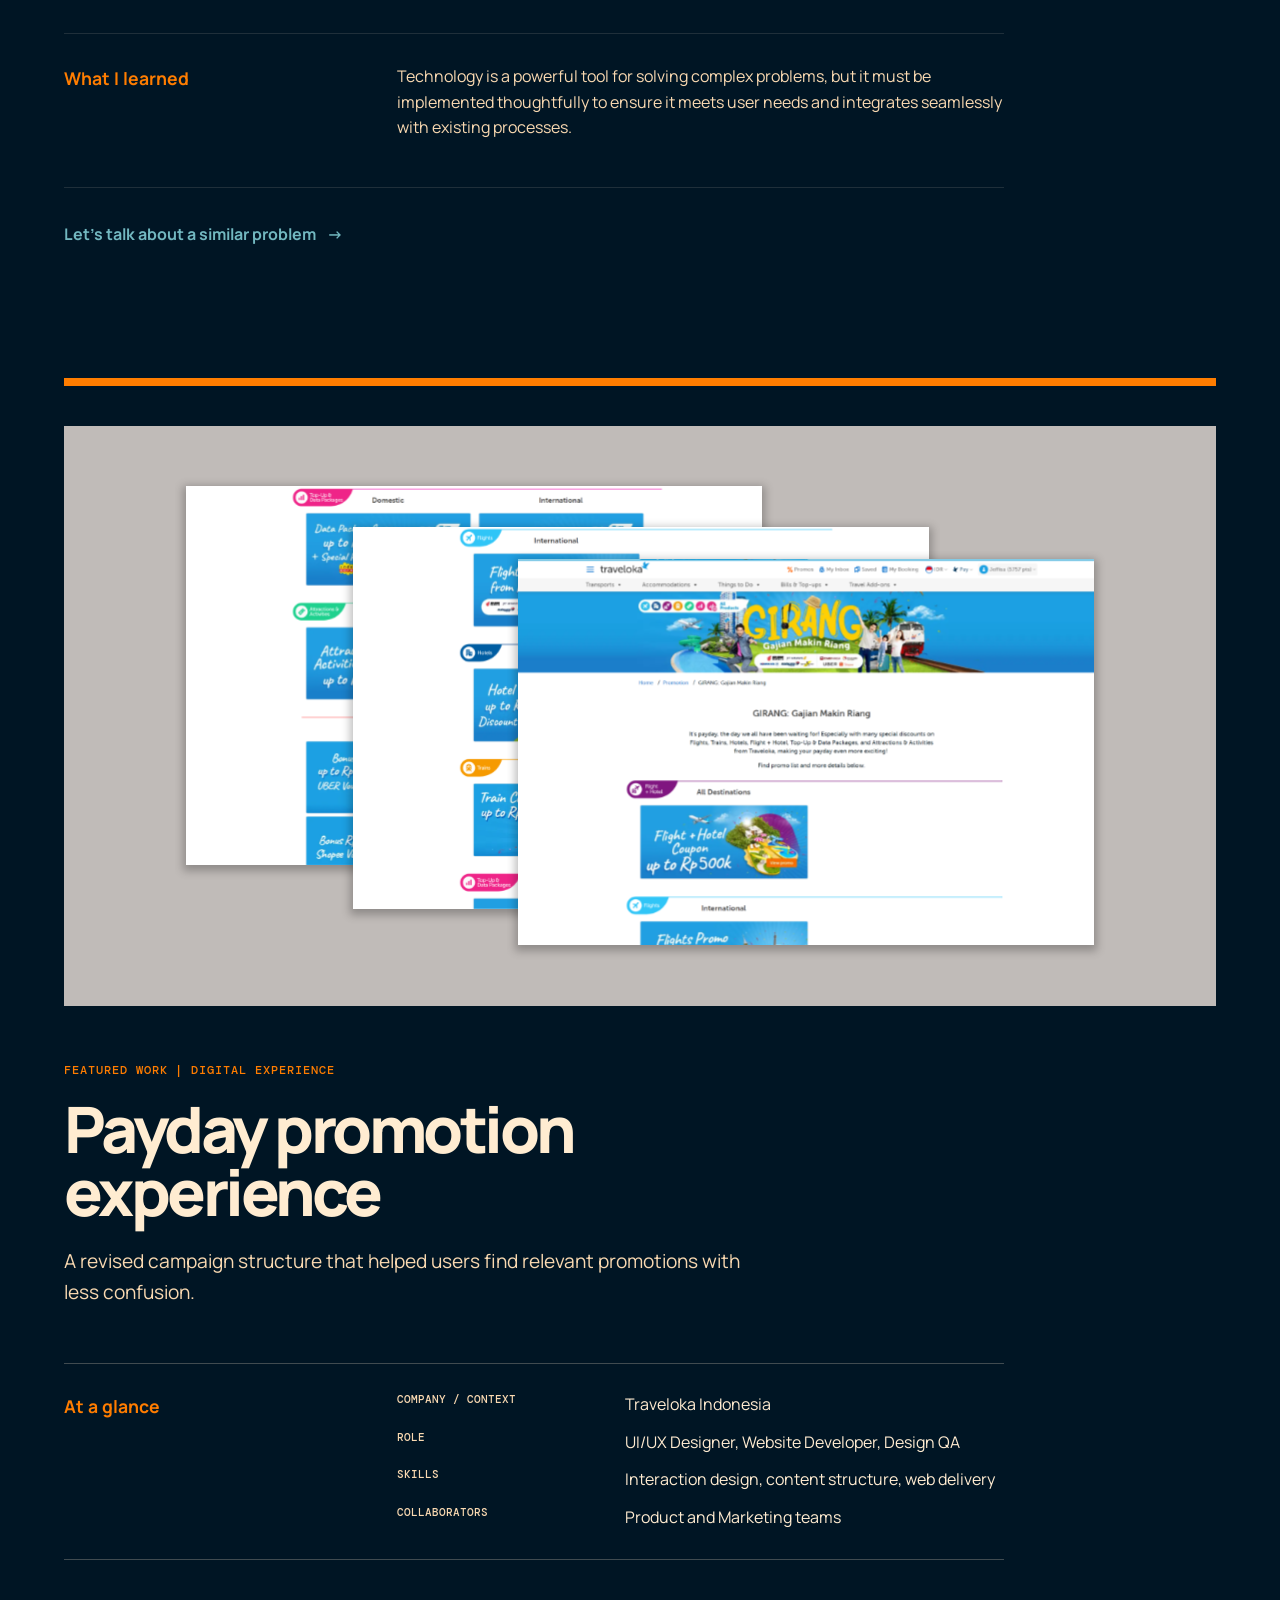
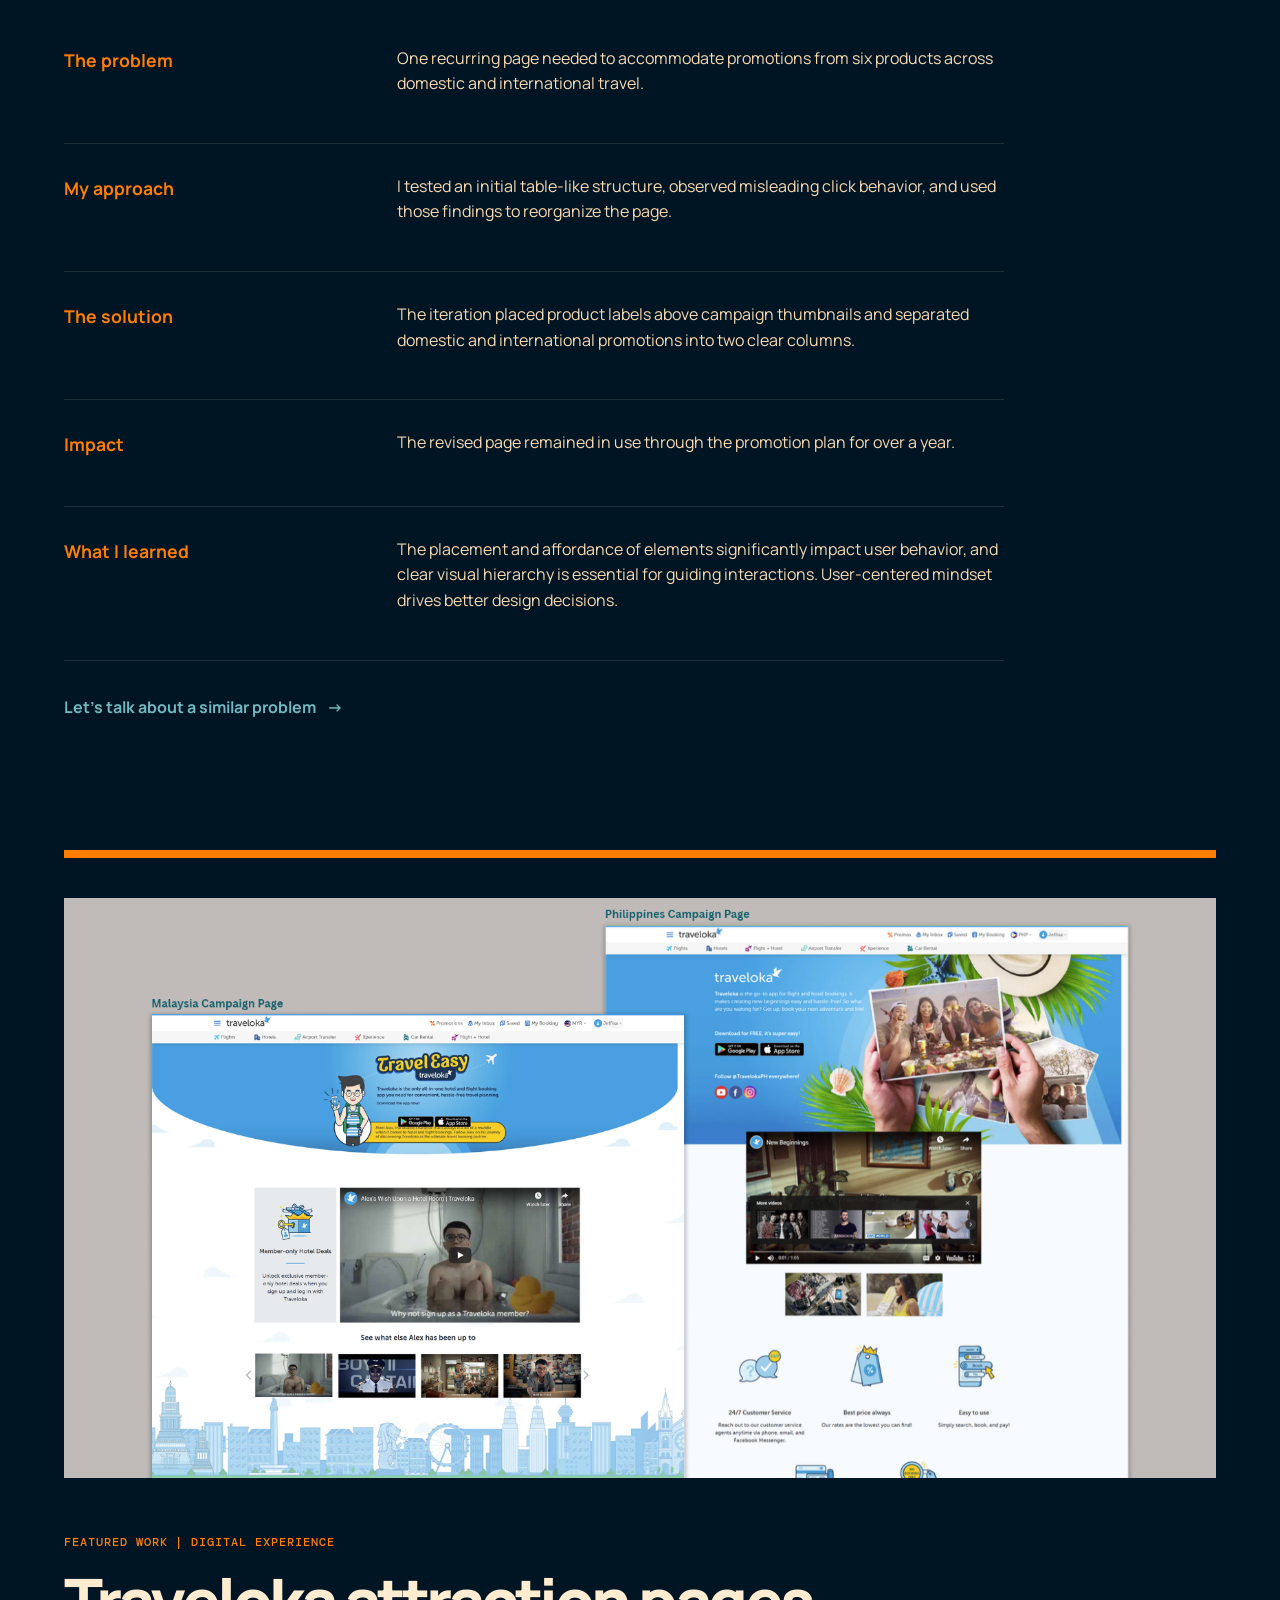
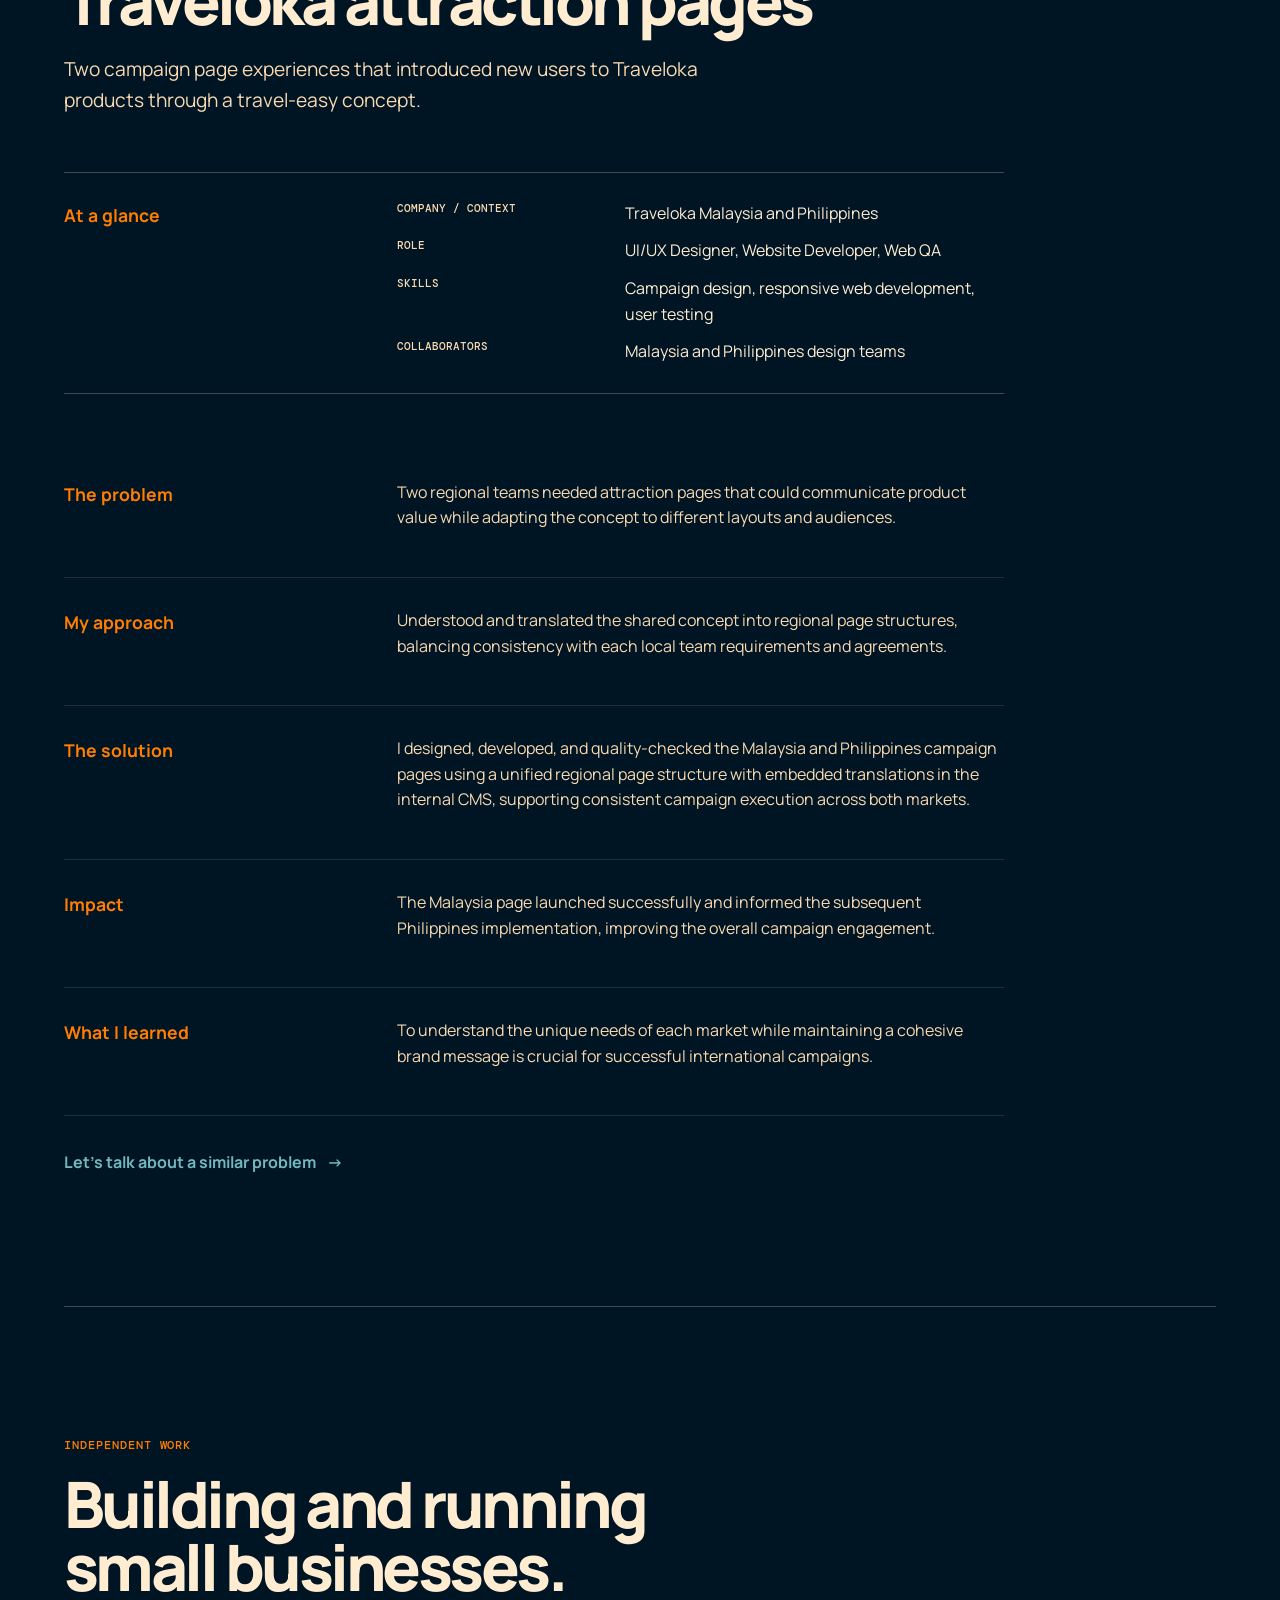
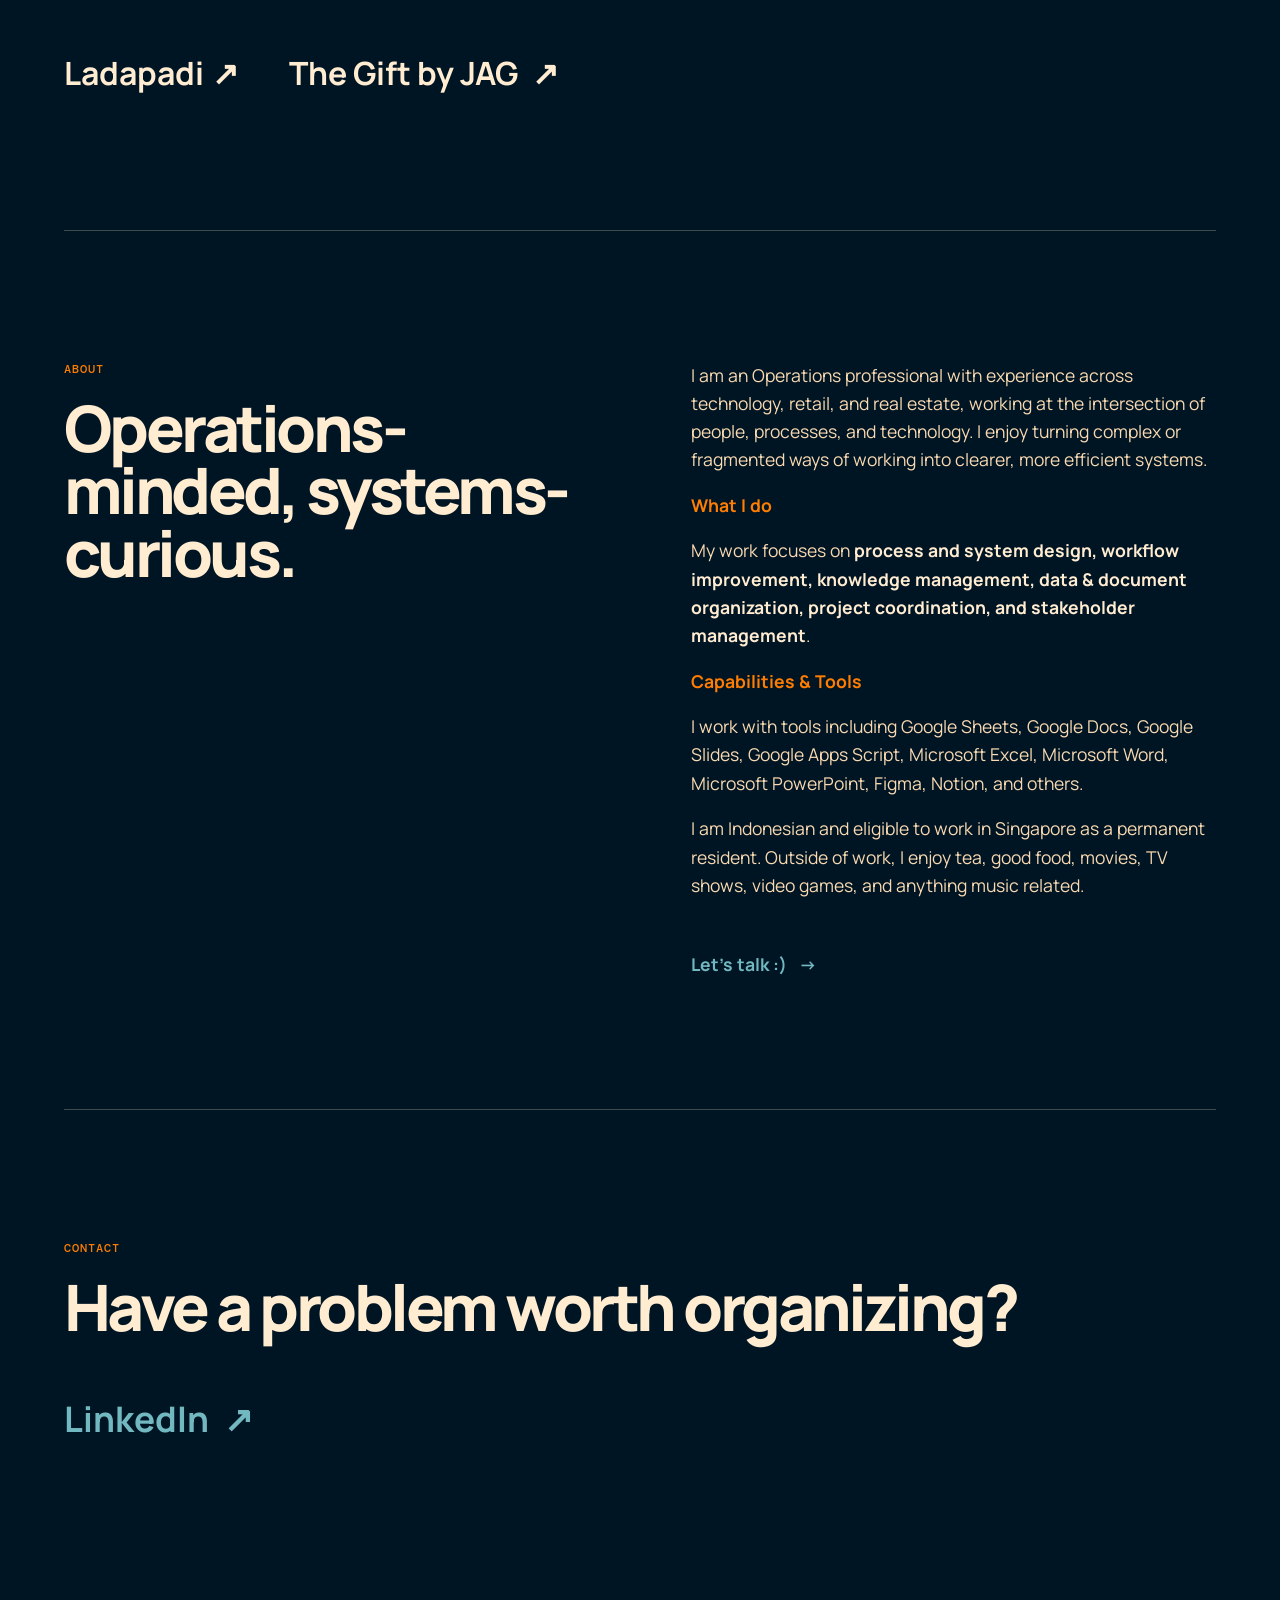
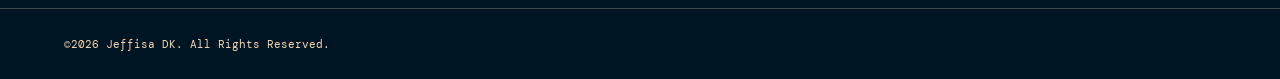
==== commit a66c2f83: "revised on the AR problem" ====
--- a/index.html
+++ b/index.html
@@ -143,7 +143,7 @@
                     </div>
                     <div class="case-section">
                         <h3>The problem</h3>
-                        <p>Inefficient manual processes for tracking overdue cases and generating operational reports. Unclear visibility into the status and progress of each case.</p>
+                        <p>Without a centralized system, overdue cases lacked clear ownership and progress visibility, making follow-ups and escalations difficult. Operational reporting also relied on time-consuming manual work.</p>
                     </div>
                     <div class="case-section">
                         <h3>My approach</h3>
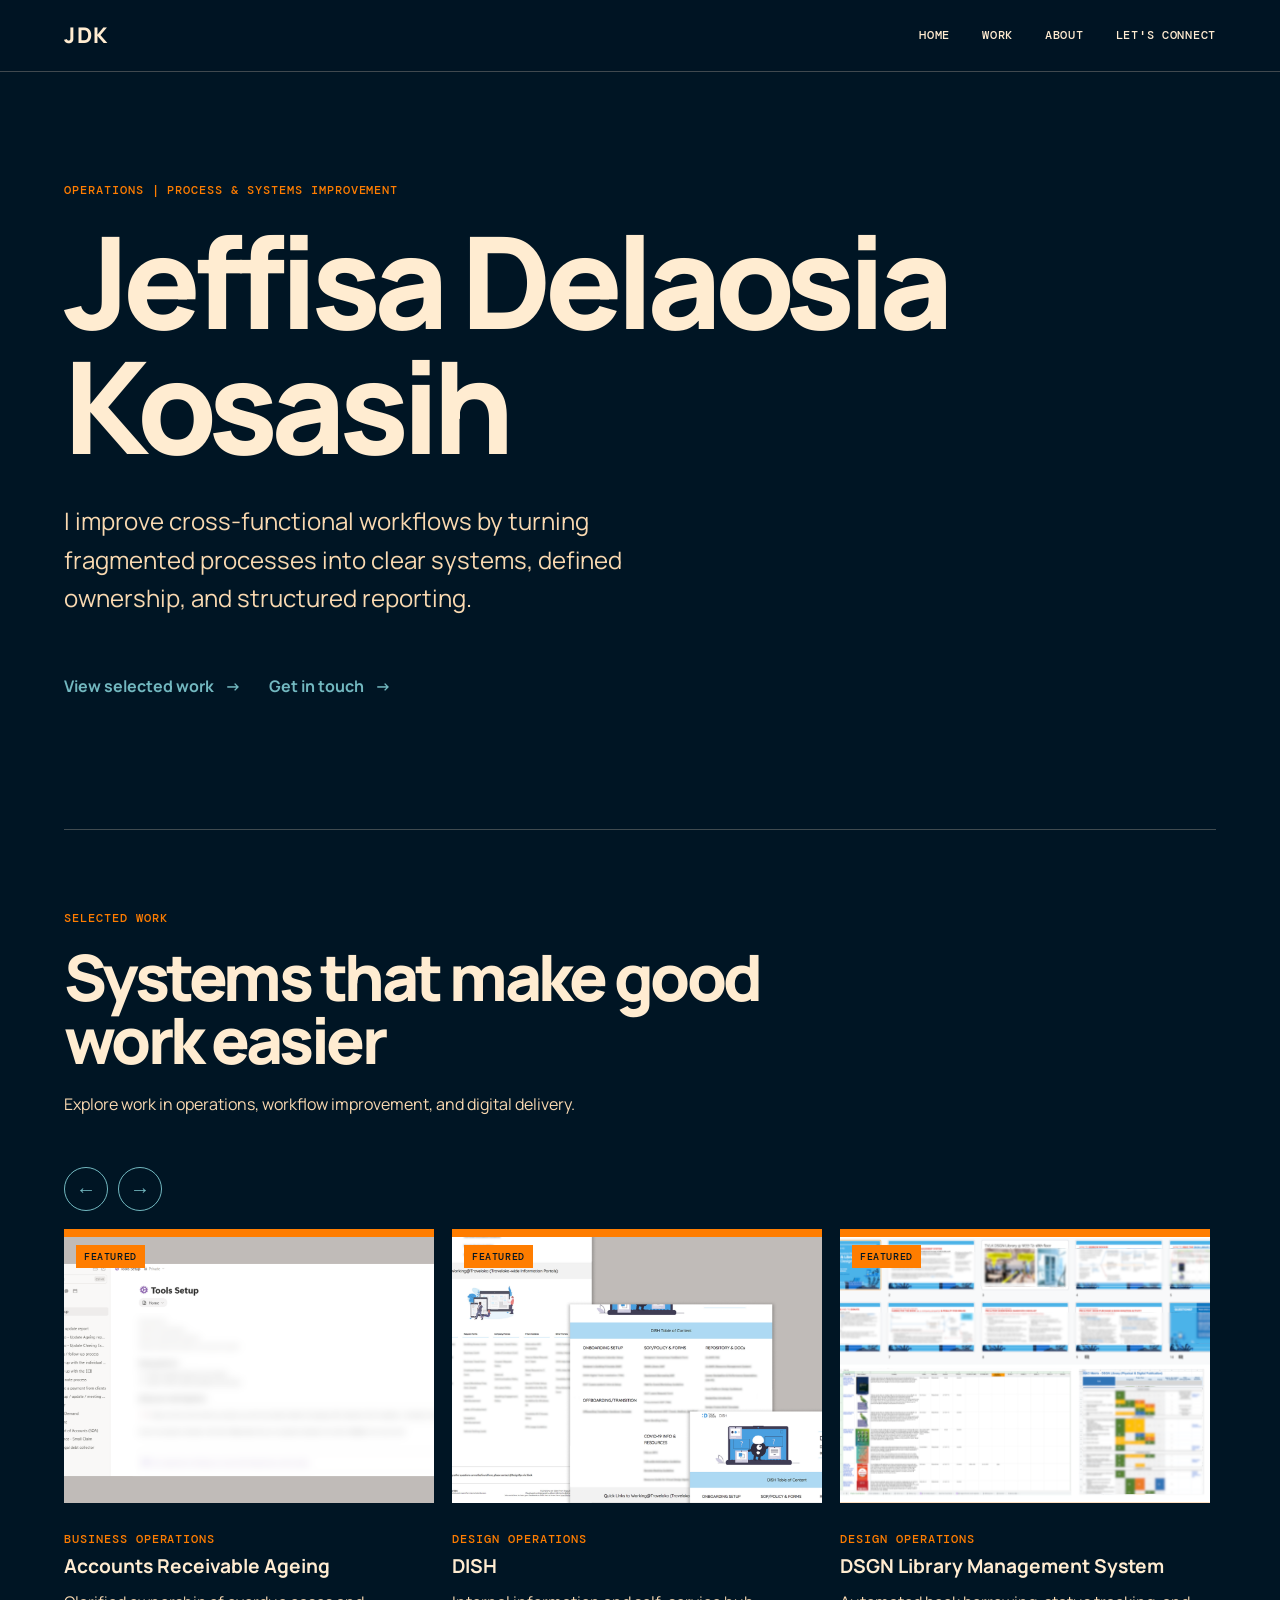
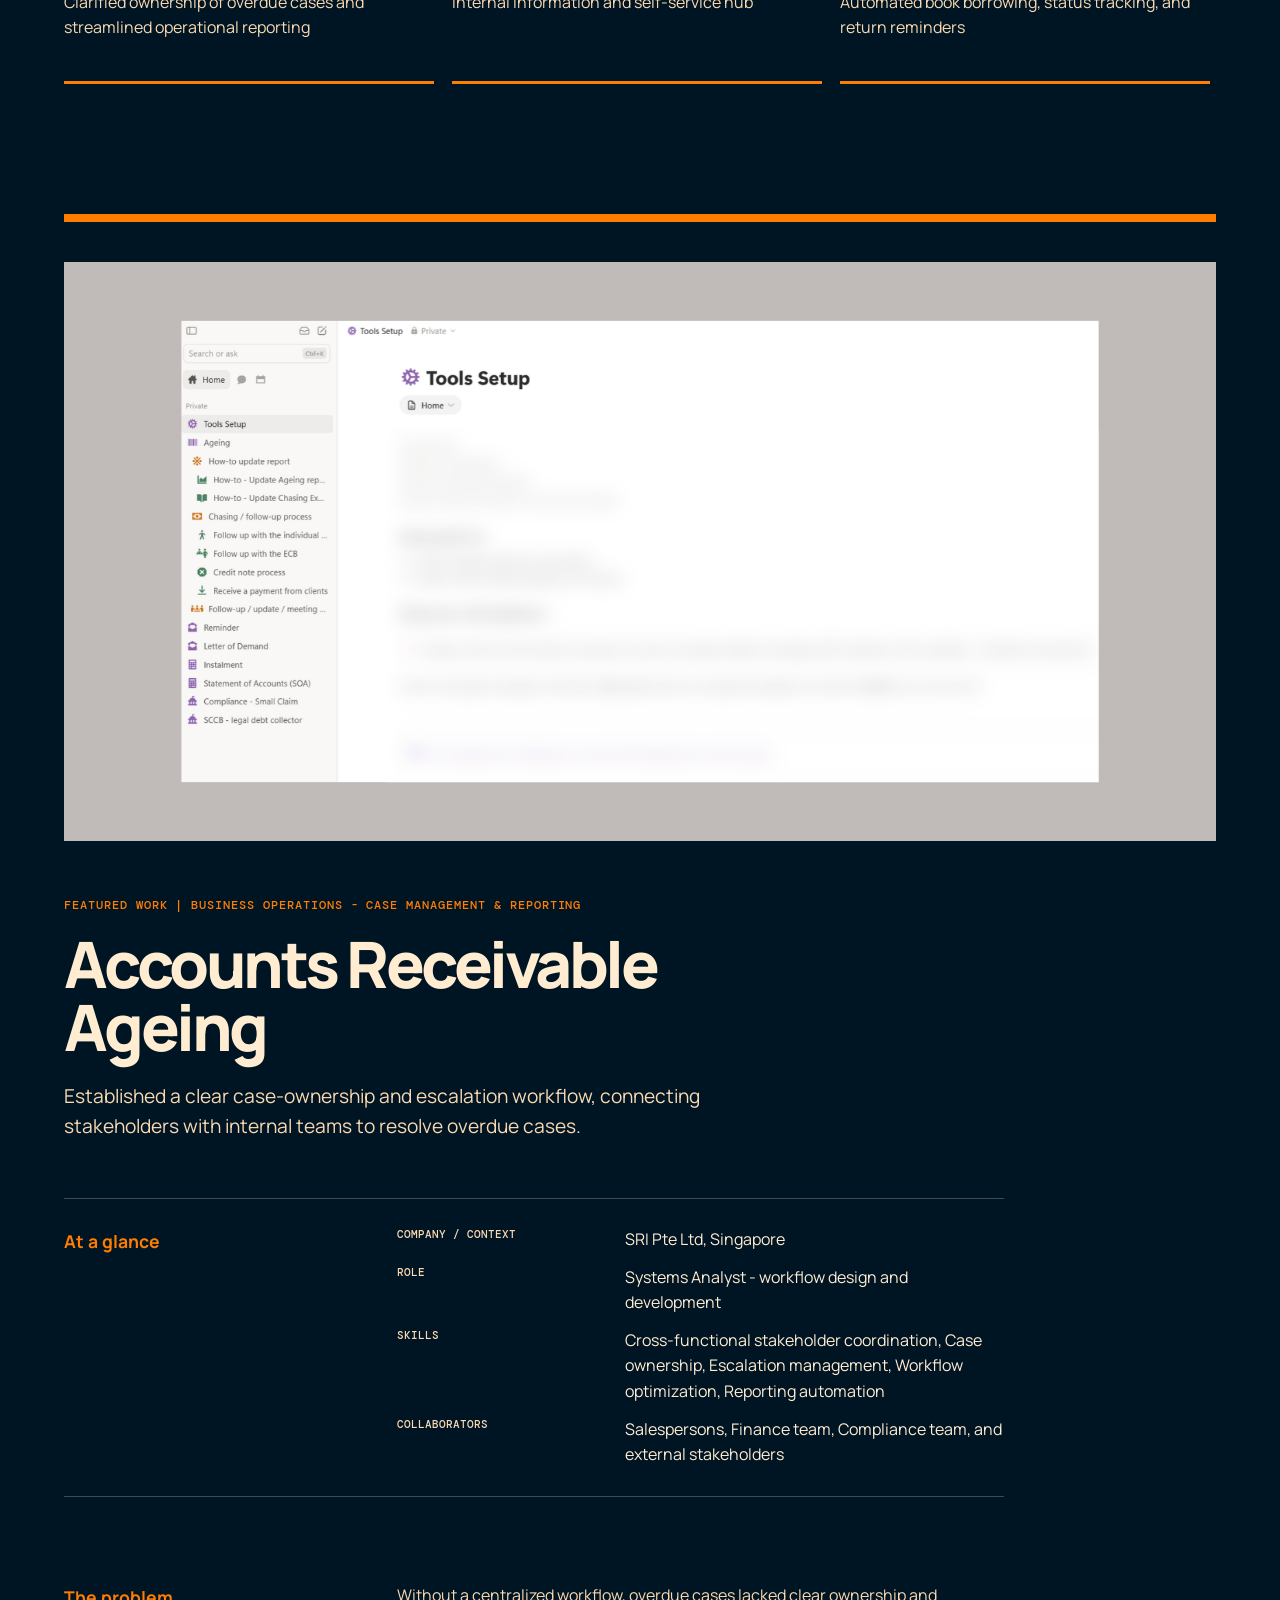
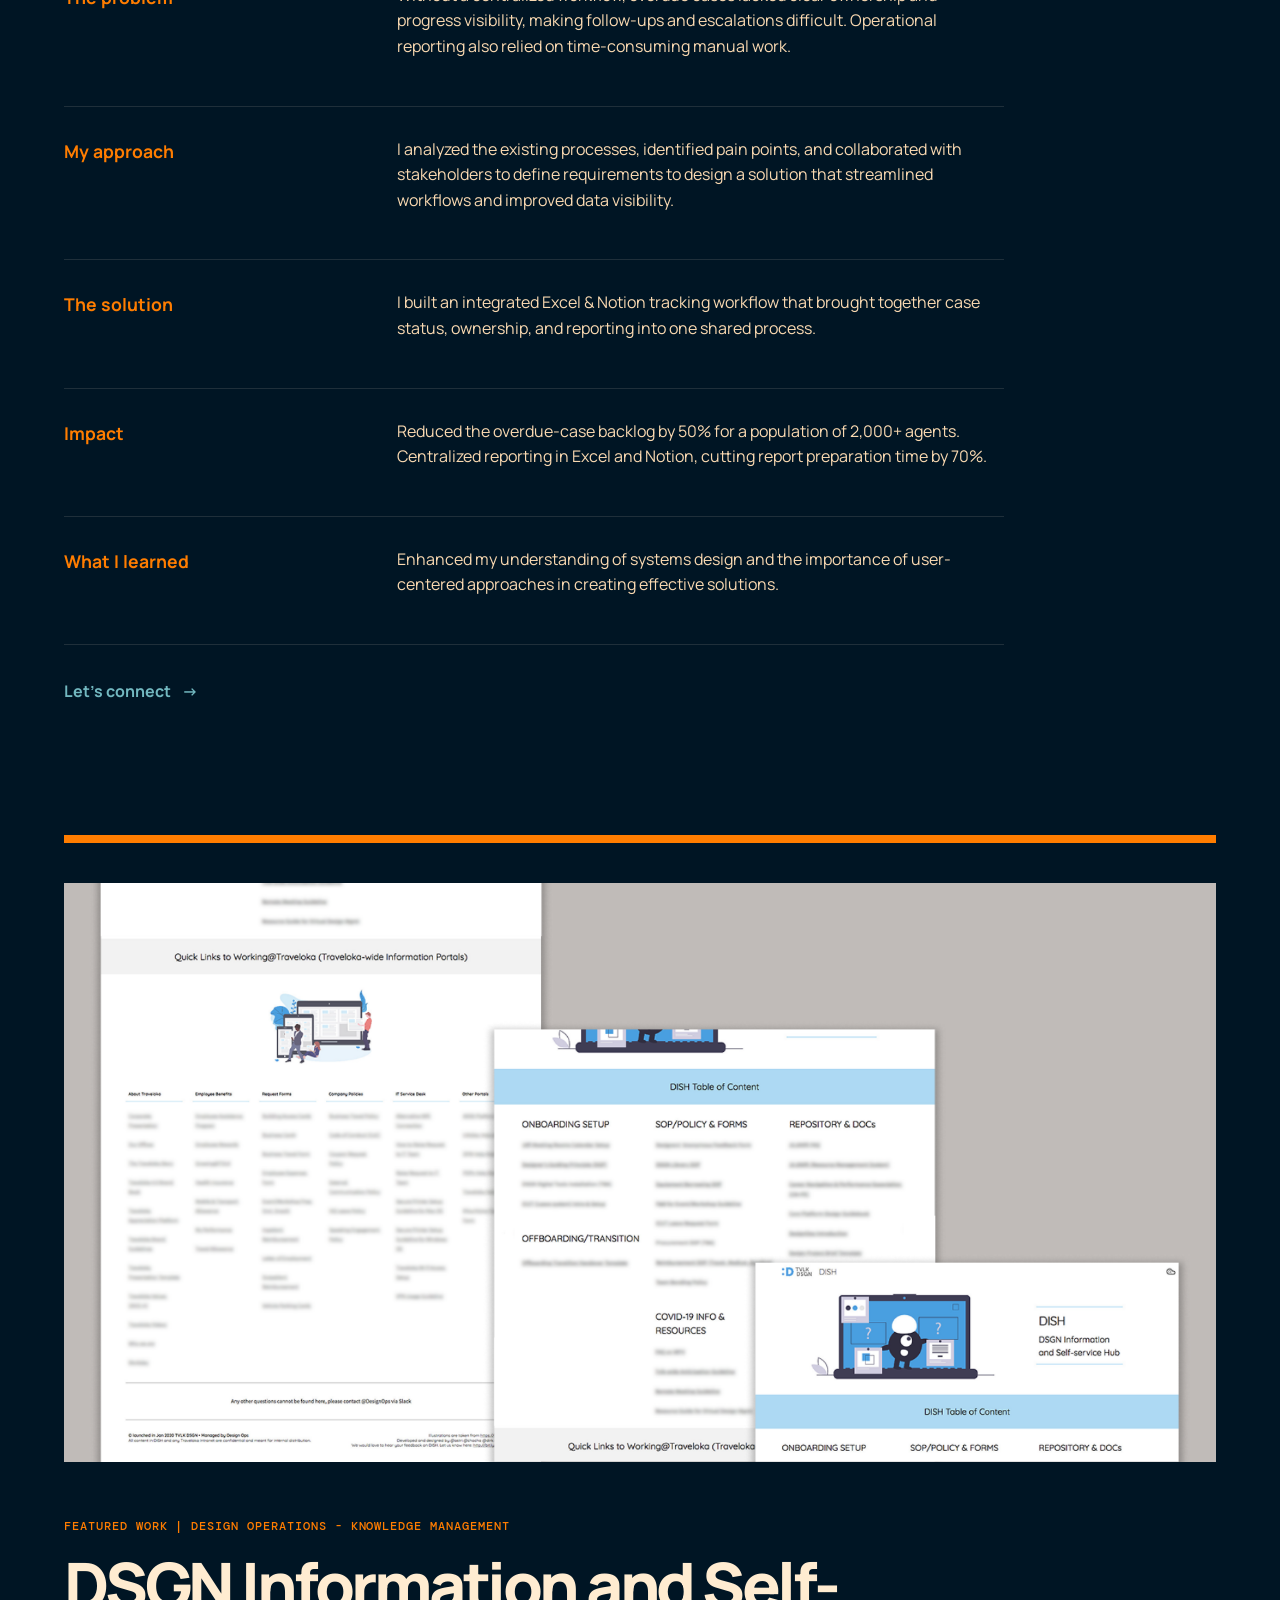
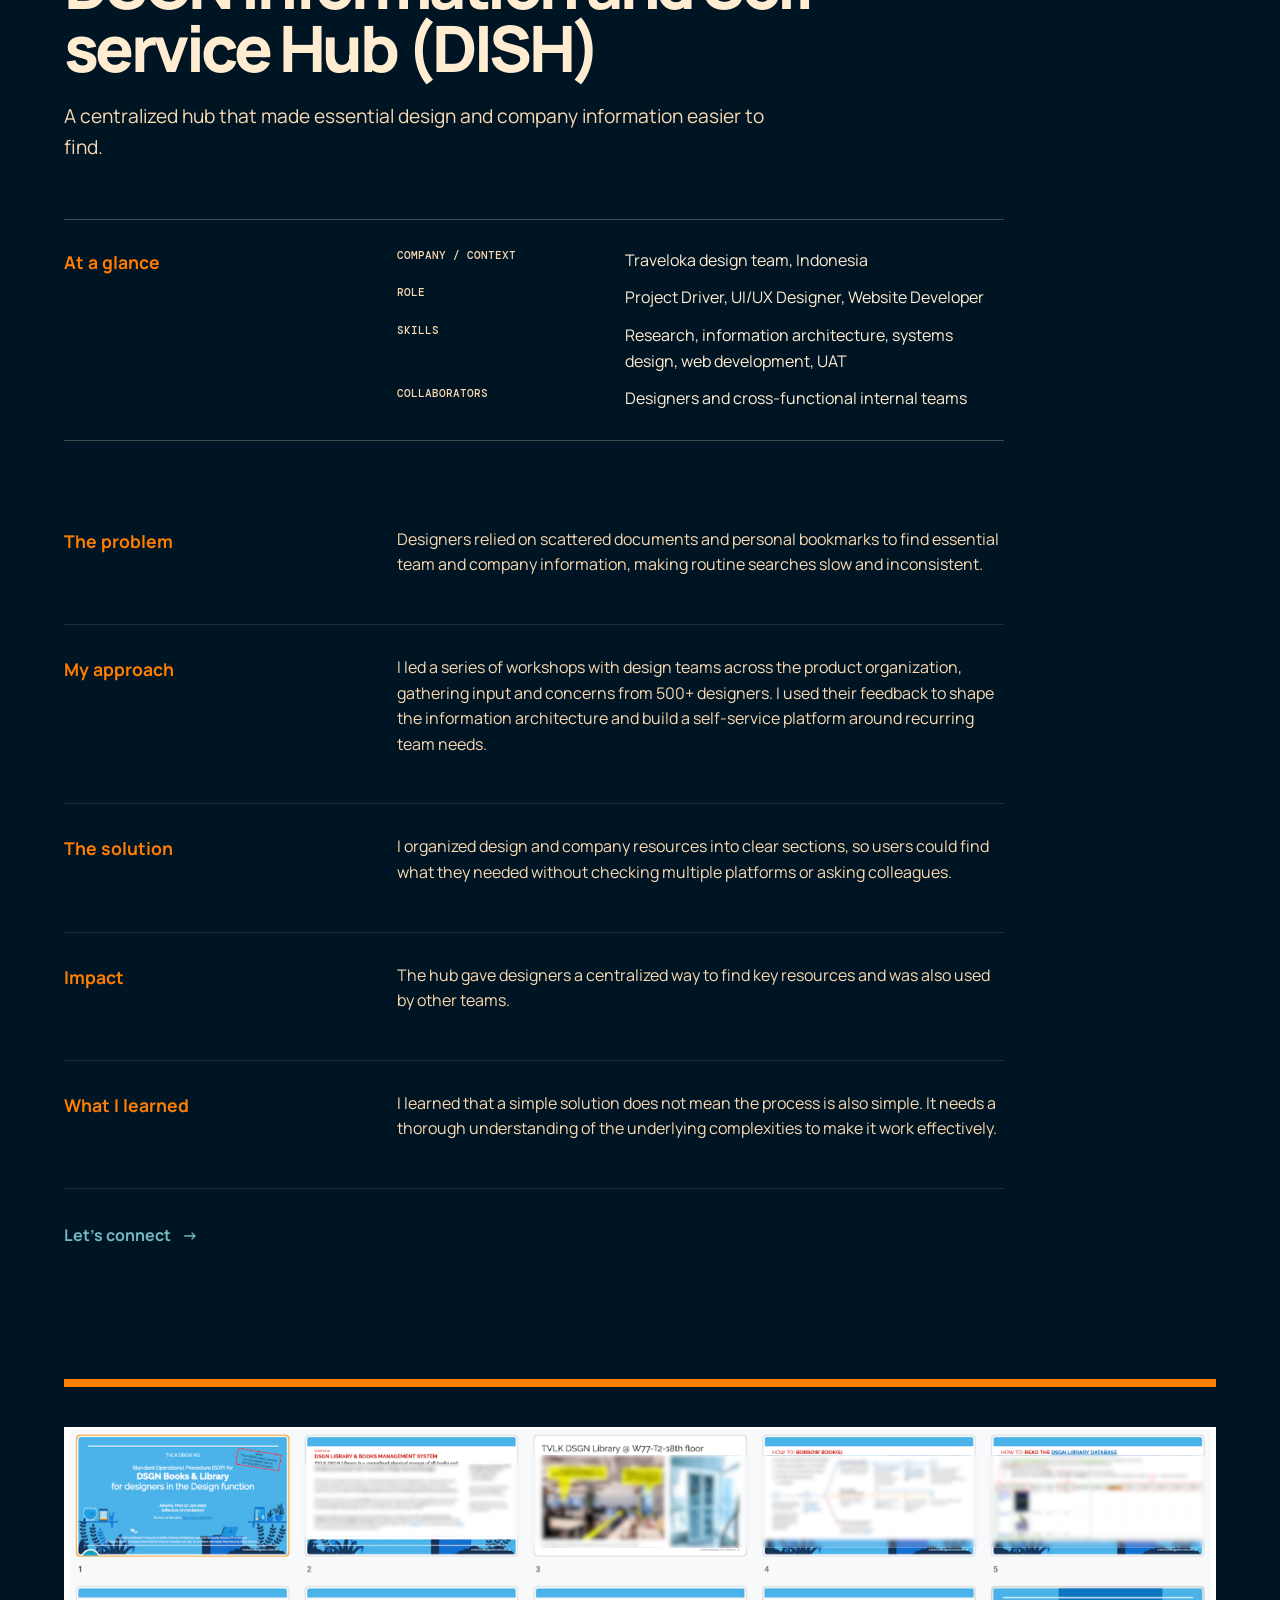
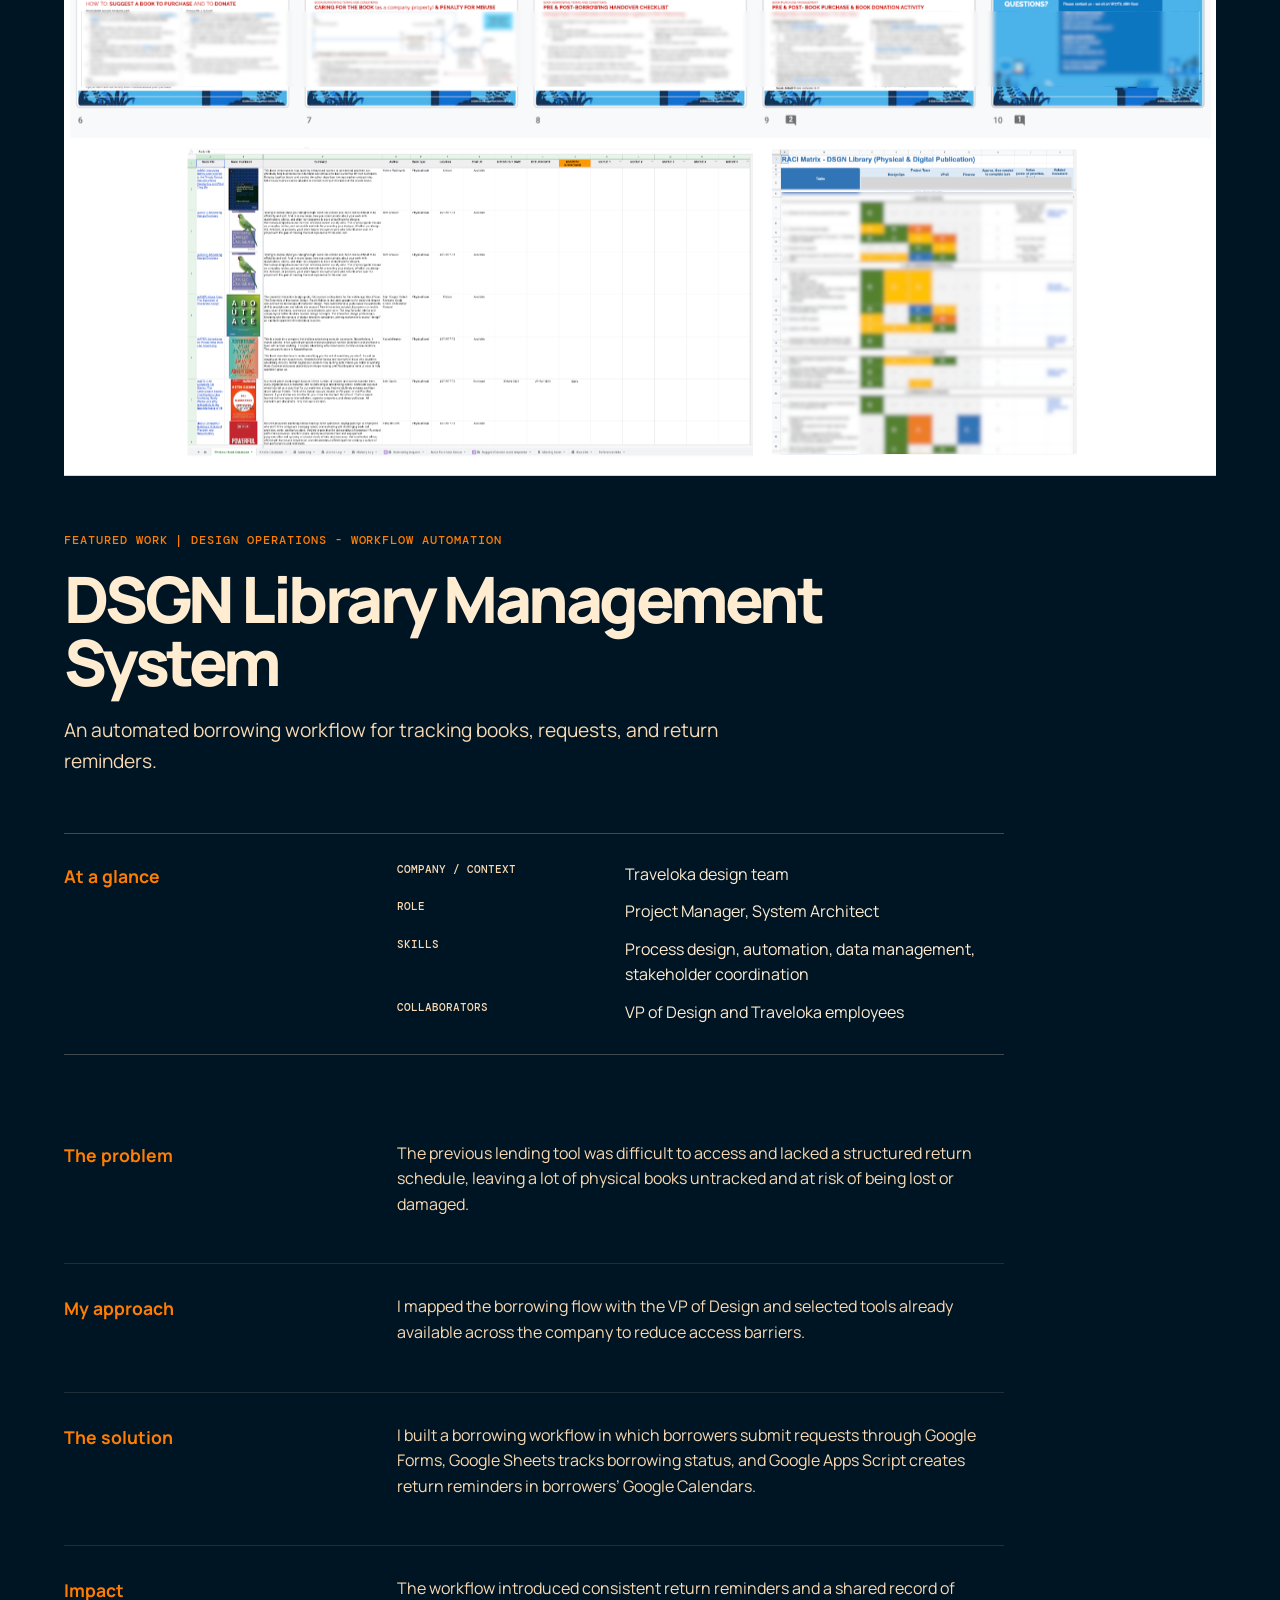
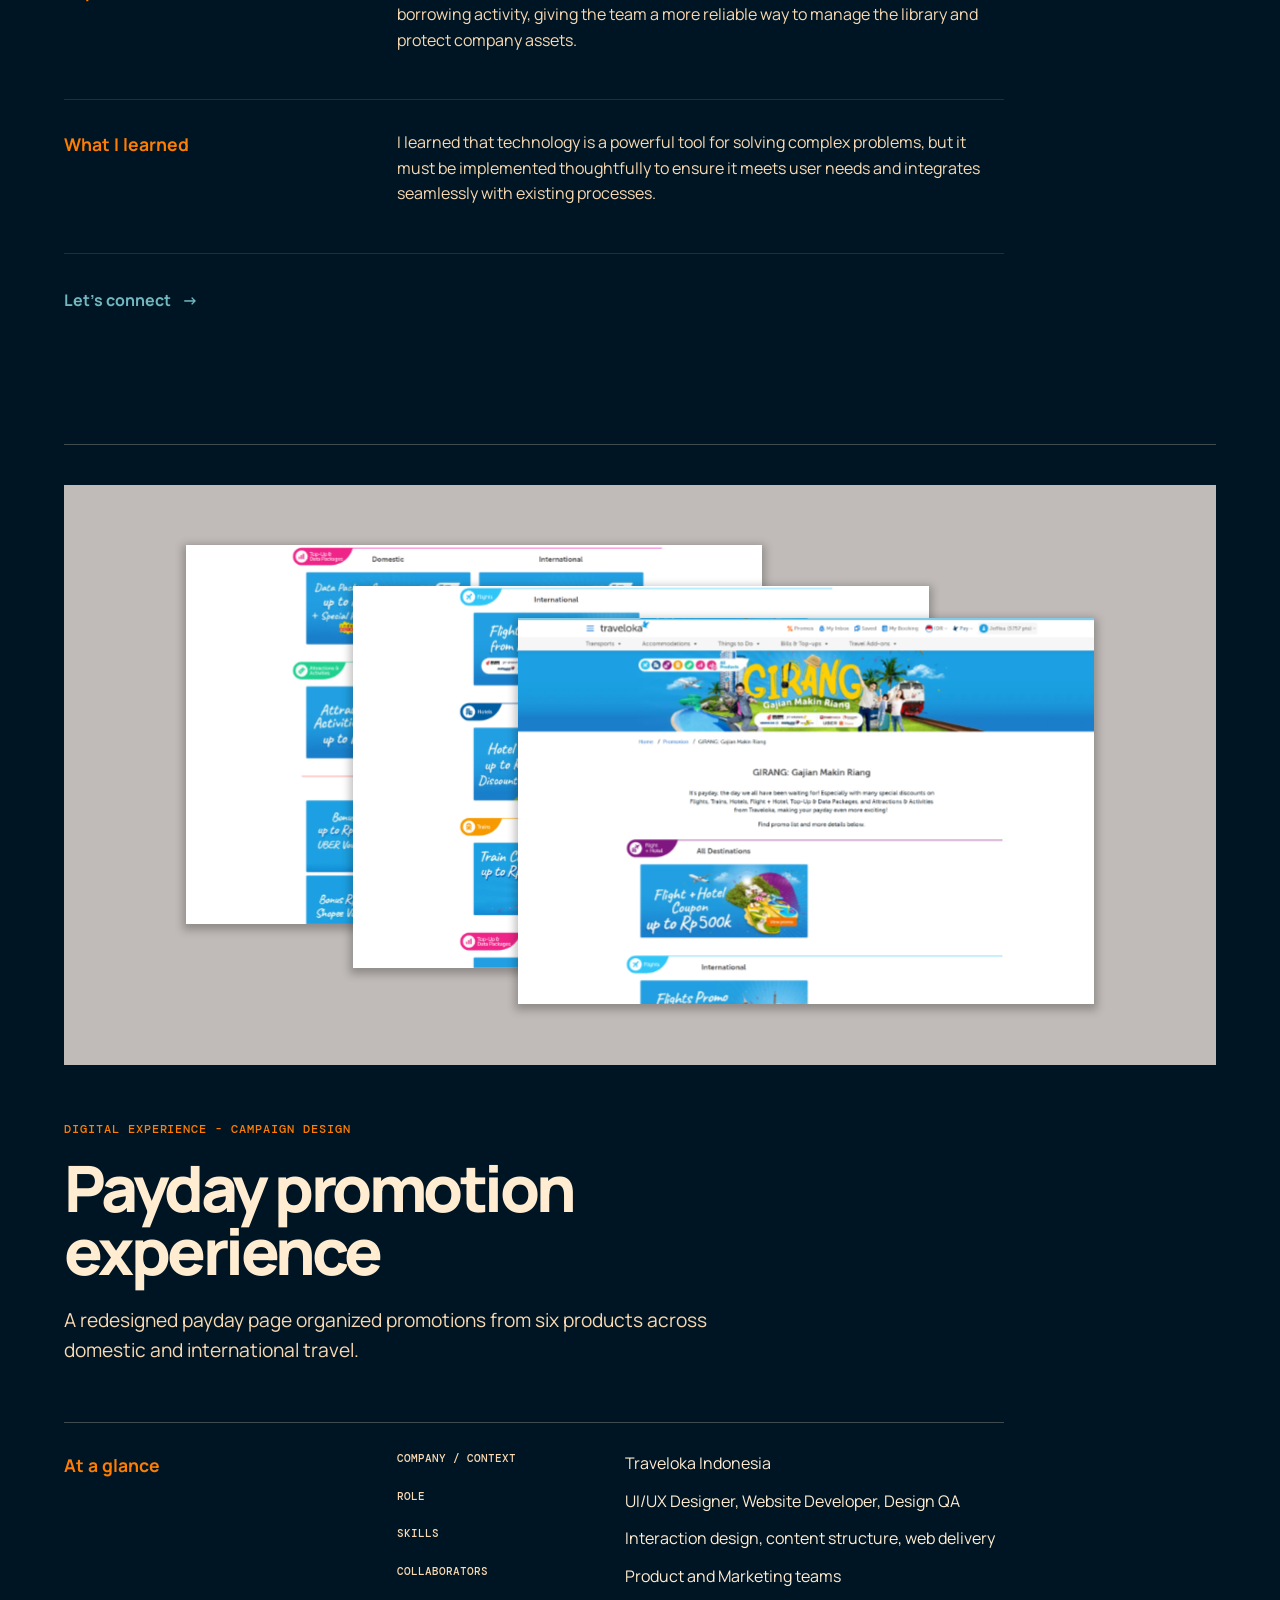
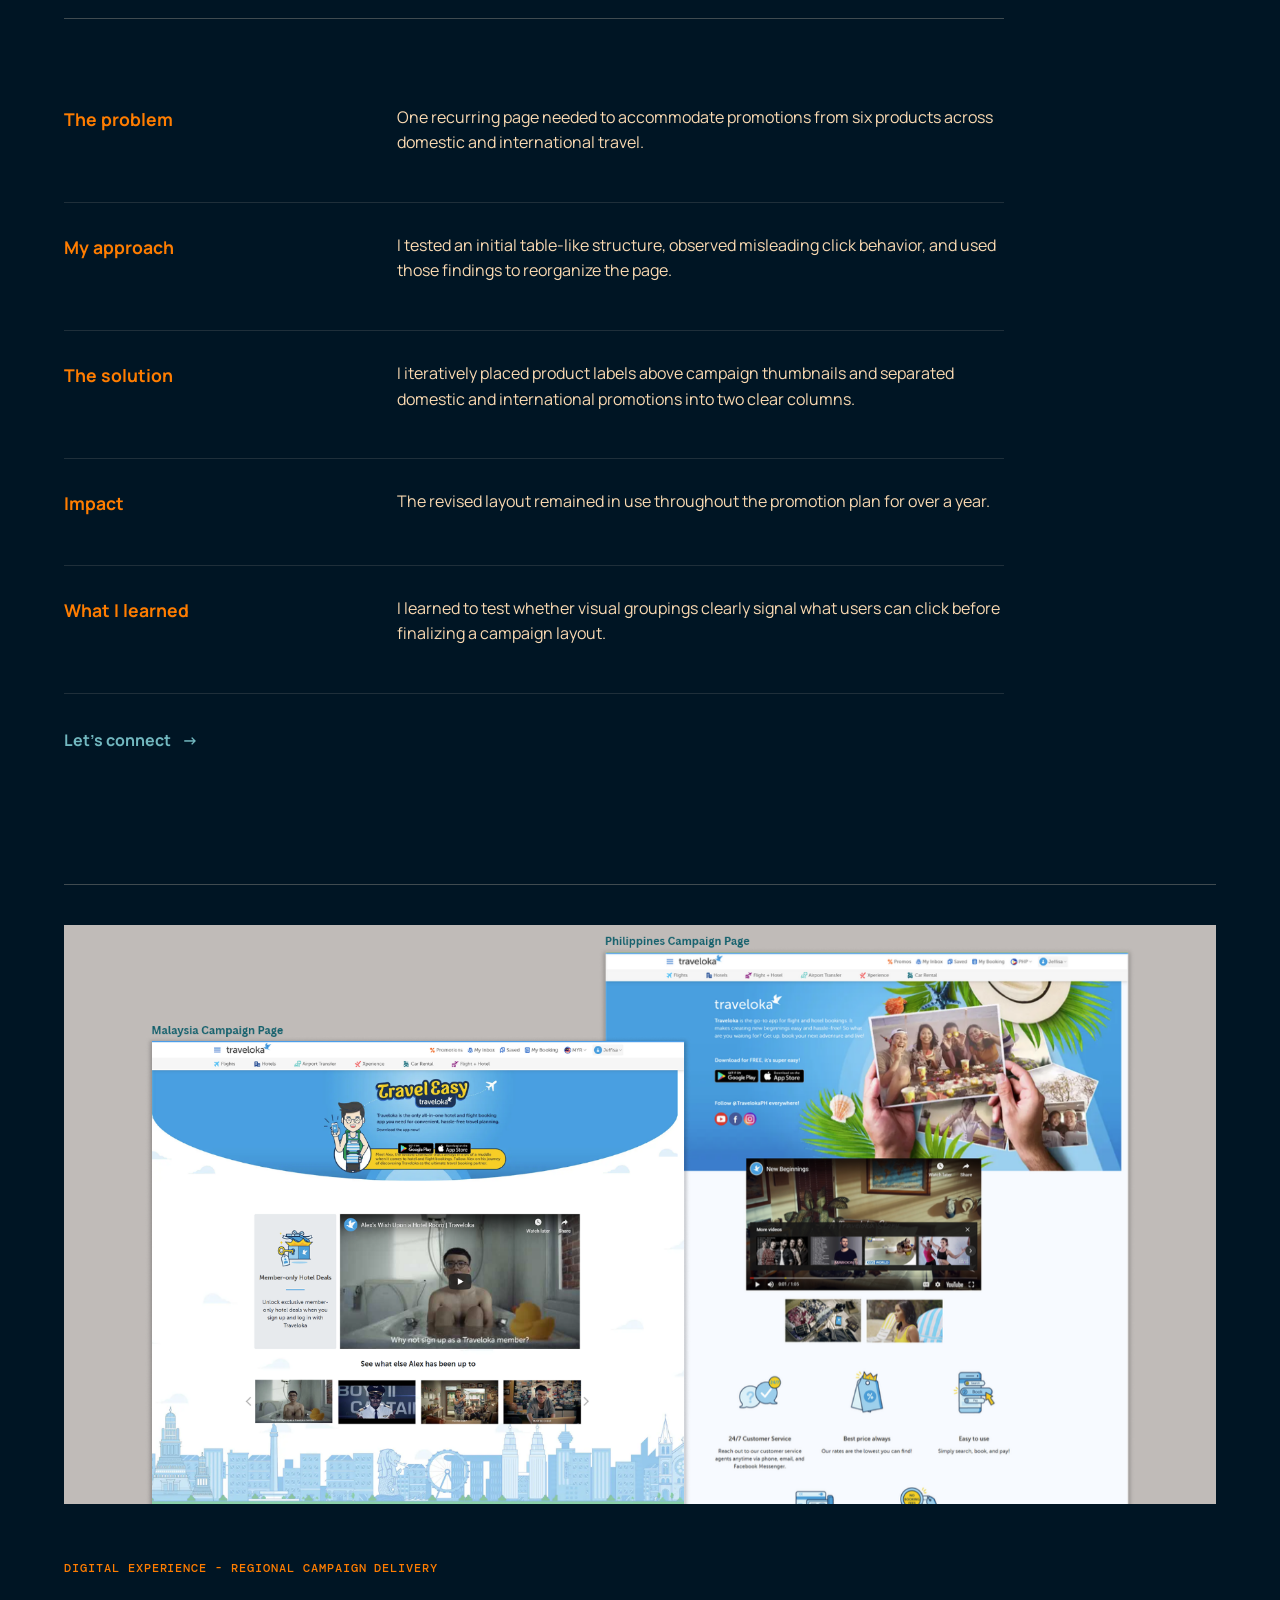
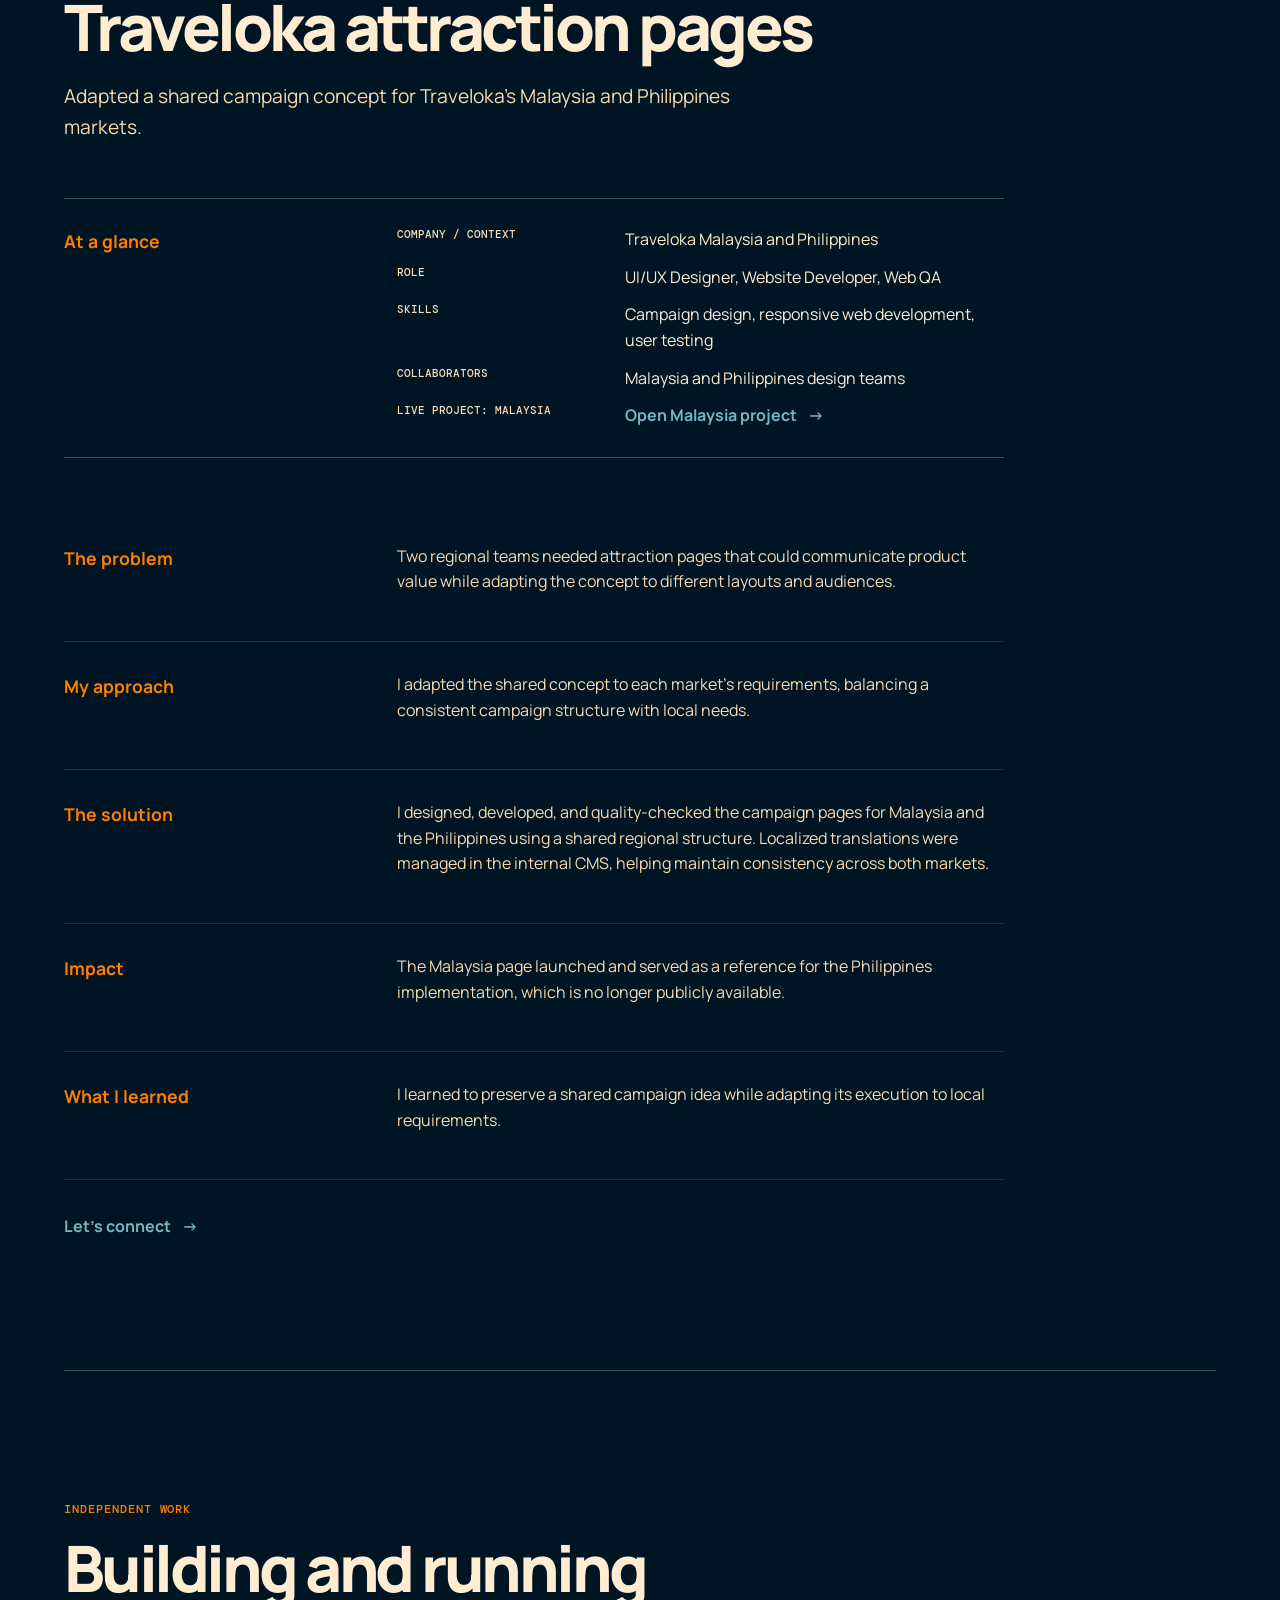
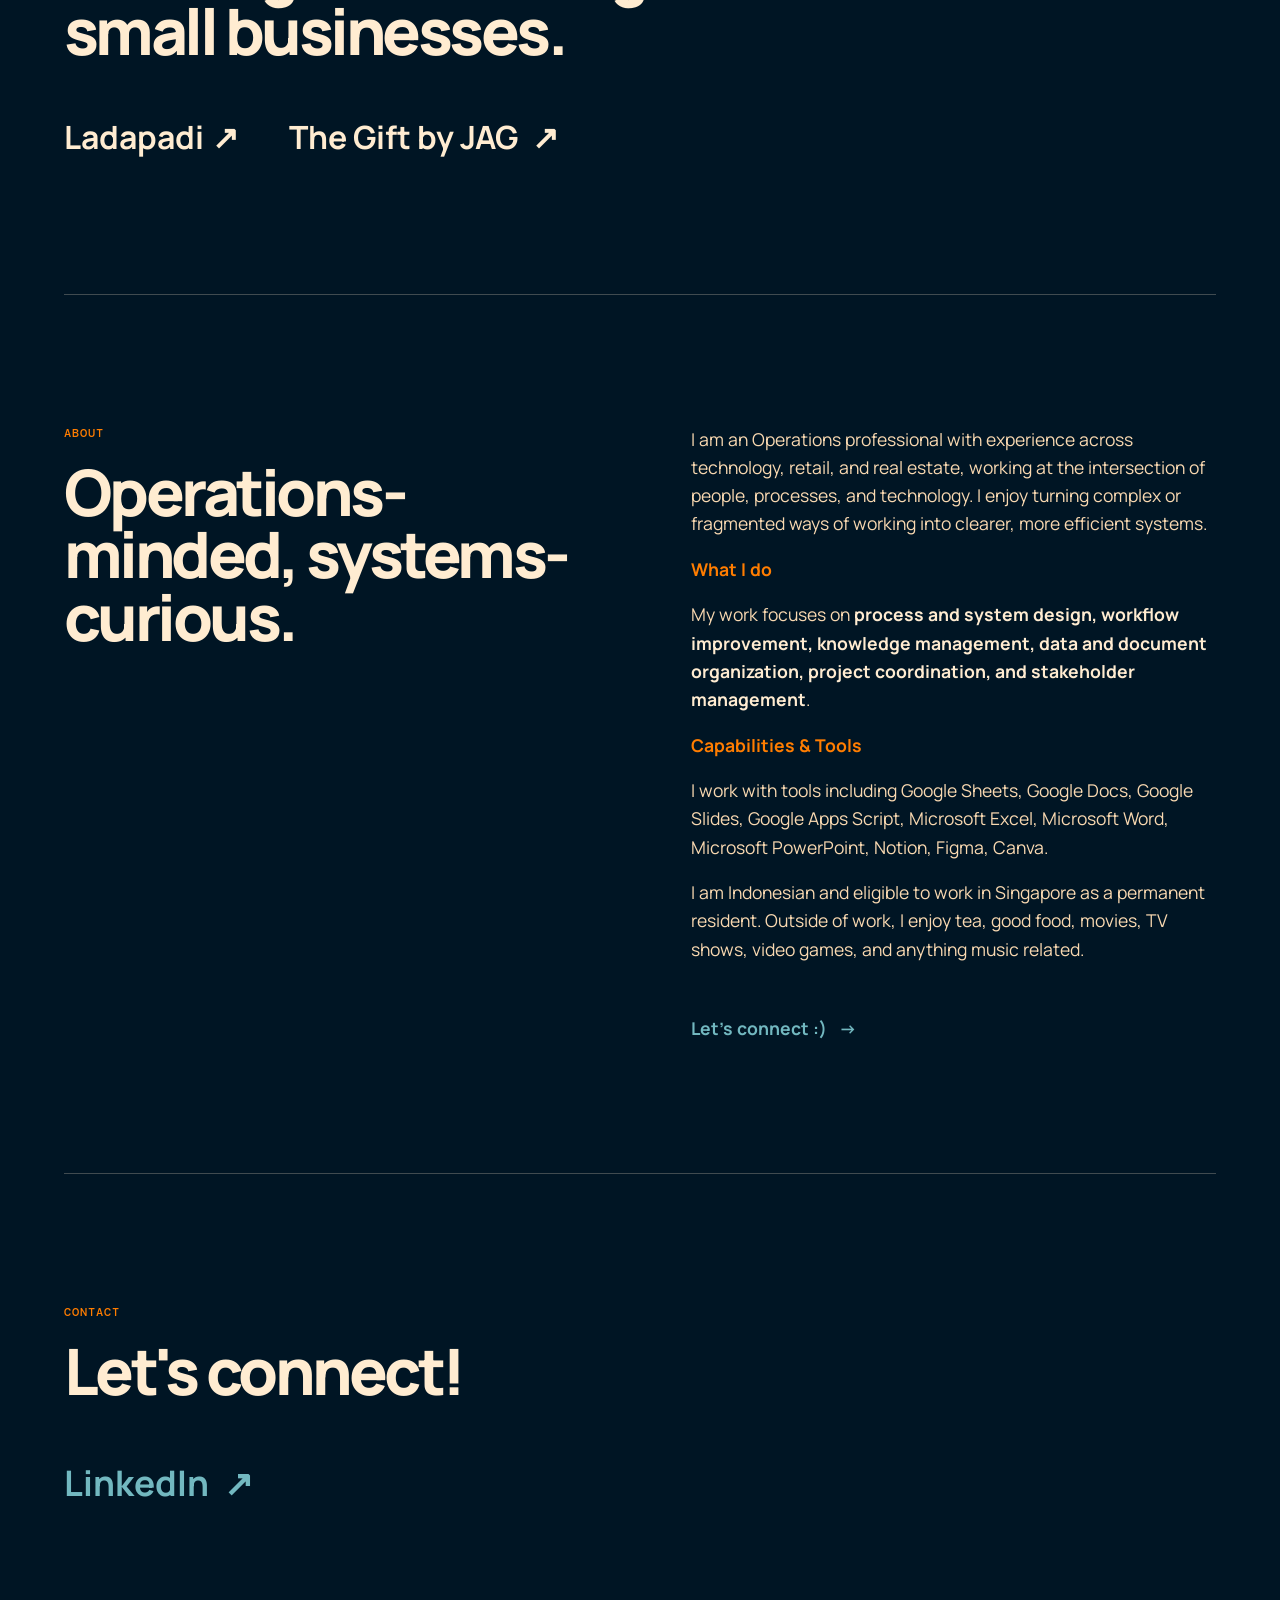
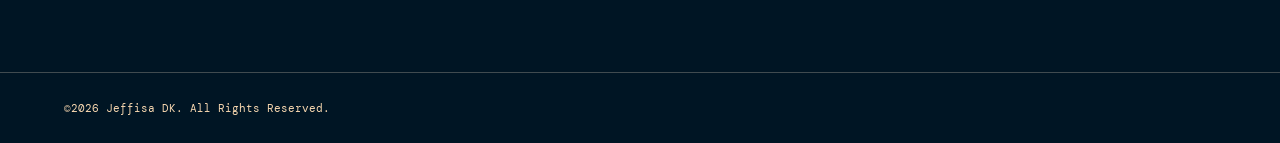
==== commit b50286b4: "Content revision" ====
--- a/index.html
+++ b/index.html
@@ -6,20 +6,20 @@
     <meta name="viewport" content="width=device-width, initial-scale=1.0">
     <meta name="description" content="Jeffisa Delaosia Kosasih - Product Operations and Business Operations portfolio.">
     <link rel="stylesheet" href="style.css">
-    <title>Jeffisa Delaosia Kosasih | Product Operations</title>
+    <title>Jeffisa Delaosia Kosasih | Work Showcase</title>
 </head>
 
 <body>
     <header class="site-header">
         <a class="logo" href="#home" aria-label="Jeffisa Delaosia Kosasih home">JDK</a>
         <nav class="site-nav" aria-label="Primary navigation"><a href="#home">Home</a><a href="#work">Work</a><a
-                href="#about">About</a><a href="#contact">Let's talk</a></nav>
+                href="#about">About</a><a href="#contact">Let's connect</a></nav>
     </header>
     <main>
         <section class="hero" id="home" aria-labelledby="hero-title">
-            <p class="eyebrow">Product Operations | Business Operations | Operations Specialist</p>
+            <p class="eyebrow">Operations | Process & Systems Improvement</p>
             <h1 id="hero-title">Jeffisa Delaosia Kosasih</h1>
-            <p class="hero-lede">I build systems, processes, and collaborative practices that help teams work better.
+            <p class="hero-lede">I improve cross-functional workflows by turning fragmented processes into clear systems, defined ownership, and structured reporting.
             </p>
             <div class="hero-actions"><a class="text-button" href="#work">View selected work <span
                         aria-hidden="true">&#8594;</span></a><a class="text-button" href="#contact">Get in touch <span
@@ -29,7 +29,7 @@
             <div class="section-heading">
                 <p class="eyebrow">Selected work</p>
                 <h2 id="work-title">Systems that make good work easier</h2>
-                <p>Explore projects across product operations, business operations, and digital experience.</p>
+                <p>Explore work in operations, workflow improvement, and digital delivery.</p>
             </div>
             <div class="work-gallery" data-work-gallery>
                 <div class="work-controls" aria-label="Selected work controls"><button class="work-arrow" type="button"
@@ -37,44 +37,85 @@
                         type="button" data-work-next aria-label="Show next projects">&#8594;</button></div>
                 <div class="work-viewport" data-work-viewport>
                     <div class="work-track" data-work-track>
+                        <a class="work-card work-card-featured" href="#ageing"><img src="./picture/dm1.png"
+                                alt="Preview of Accounts Receivable Ageing workflow"><span class="card-type">Business Operations</span>
+                            <h3>Accounts Receivable Ageing</h3>
+                            <p>Clarified ownership of overdue cases and streamlined operational reporting</p>
+                        </a>
                         <a class="work-card work-card-featured" href="#dish"><img src="./picture/do1-p3.png"
-                                alt="Preview of the DISH information hub"><span class="card-type">Product
-                                Operations</span>
+                                alt="Preview of the DISH information hub"><span class="card-type">Design Operations</span>
                             <h3>DISH</h3>
                             <p>Internal information and self-service hub</p>
                         </a>
-                        <a class="work-card" href="#ageing"><img src="./picture/dm1.png"
-                                alt="Preview of a new project"><span class="card-type">Business Operations</span>
-                            <h3>Account Receivable (AR) System</h3>
-                            <p>Lorem ipsum dolor sit amet, consectetur adipiscing elit.</p>
-                        </a>
                         <a class="work-card work-card-featured" href="#library"><img src="./picture/do2-p2.svg"
-                                alt="Preview of the DSGN Library Management System"><span class="card-type">Business
-                                Operations</span>
+                                alt="Preview of the DSGN Library Management System"><span class="card-type">Design Operations</span>
                             <h3>DSGN Library Management System</h3>
-                            <p>Automated borrowing system for a physical design library</p>
+                            <p>Automated book borrowing, status tracking, and return reminders</p>
                         </a>
                         <a class="work-card" href="#payday"><img src="./picture/wdd1.svg"
                                 alt="Preview of a payday promotion page"><span class="card-type">Digital
                                 Experience</span>
                             <h3>Payday promotion experience</h3>
-                            <p>A clearer way to find monthly promotions</p>
+                            <p>Restructured monthly promotions across six products and two travel categories</p>
                         </a>
                         <a class="work-card" href="#attraction"><img src="./picture/wdd2-p3.png"
                                 alt="Preview of a Traveloka attraction page"><span class="card-type">Digital
                                 Experience</span>
                             <h3>Traveloka attraction pages</h3>
-                            <p>Reusable campaign experiences for new users</p>
+                            <p>Adapted a campaign concept for Traveloka Malaysia and the Philippines</p>
                         </a>
                     </div>
                 </div>
             </div>
         </section>
         <section class="case-studies" aria-label="Case studies">
+            <article class="case-study featured-case" id="ageing">
+                <div class="case-visual"><img src="./picture/dm1.png" alt="Accounts Receivable (AR)"></div>
+                <div class="case-content">
+                    <p class="card-type">Featured work | Business Operations - Case Management & Reporting</p>
+                    <h2>Accounts Receivable Ageing</h2>
+                    <p class="outcome">Established a clear case-ownership and escalation workflow, connecting stakeholders with internal teams to resolve overdue cases.</p>
+                    <div class="at-a-glance">
+                        <h3>At a glance</h3>
+                        <dl>
+                            <dt>Company / context</dt>
+                            <dd>SRI Pte Ltd, Singapore</dd>
+                            <dt>Role</dt>
+                            <dd>Systems Analyst - workflow design and development</dd>
+                            <dt>Skills</dt>
+                            <dd>Cross-functional stakeholder coordination, Case ownership, Escalation management, Workflow optimization, Reporting automation</dd>
+                            <dt>Collaborators</dt>
+                            <dd>Salespersons, Finance team, Compliance team, and external stakeholders</dd>
+                        </dl>
+                    </div>
+                    <div class="case-section">
+                        <h3>The problem</h3>
+                        <p>Without a centralized workflow, overdue cases lacked clear ownership and progress visibility, making follow-ups and escalations difficult. Operational reporting also relied on time-consuming manual work.</p>
+                    </div>
+                    <div class="case-section">
+                        <h3>My approach</h3>
+                        <p>I analyzed the existing processes, identified pain points, and collaborated with stakeholders to define requirements to design a solution that streamlined workflows and improved data visibility.</p>
+                    </div>
+                    <div class="case-section">
+                        <h3>The solution</h3>
+                        <p>I built an integrated Excel & Notion tracking workflow that brought together case status, ownership, and reporting into one shared process.</p>
+                    </div>
+                    <div class="case-section">
+                        <h3>Impact</h3>
+                        <p>Reduced the overdue-case backlog by 50% for a population of 2,000+ agents. Centralized reporting in Excel and Notion, cutting report preparation time by 70%.</p>
+                    </div>
+                    <div class="case-section">
+                        <h3>What I learned</h3>
+                        <p>Enhanced my understanding of systems design and the importance of user-centered approaches in creating effective solutions.</p>
+                    </div>
+                    <a class="case-contact text-button" href="#contact">Let's connect <span
+                            aria-hidden="true">&#8594;</span></a>
+                </div>
+            </article>
             <article class="case-study featured-case" id="dish">
                 <div class="case-visual"><img src="./picture/do1-p3.png" alt="DISH information hub preview"></div>
                 <div class="case-content">
-                    <p class="card-type">Featured work | Product Operations</p>
+                    <p class="card-type">Featured work | Design Operations - Knowledge Management</p>
                     <h2>DSGN Information and Self-service Hub (DISH)</h2>
                     <p class="outcome">A centralized hub that made essential design and company information easier to
                         find.</p>
@@ -83,8 +124,6 @@
                         <dl>
                             <dt>Company / context</dt>
                             <dd>Traveloka design team, Indonesia</dd>
-                            <dt>Timeline</dt>
-                            <dd>Lorem ipsum dolor sit amet.</dd>
                             <dt>Role</dt>
                             <dd>Project Driver, UI/UX Designer, Website Developer</dd>
                             <dt>Skills</dt>
@@ -95,73 +134,24 @@
                     </div>
                     <div class="case-section">
                         <h3>The problem</h3>
-                        <p>The team had no centralized platform for essential data and each team/department used several
-                            platforms to do their documentation, so people relied on personal bookmarks and spent too long
-                            searching for information.</p>
-                    </div>
-                    <div class="case-section">
-                        <h3>My approach</h3>
-                        <p>I gathered input through interviews and surveys with approximately over 500 participants,
-                            organized the information architecture, and built a self-service platform around recurring
-                            team needs.</p>
-                    </div>
-                    <div class="case-section">
-                        <h3>The solution</h3>
-                        <p>A one-stop hub grouped design-related documents and company-relevant information into clear,
-                            structured, and ease to use platform.</p>
-                    </div>
-                    <div class="case-section">
-                        <h3>Impact</h3>
-                        <p>The platform reduced search time for designers by up to 30 minutes per user and extended
-                            convenient access to other teams as well.</p>
-                    </div>
-                    <div class="case-section">
-                        <h3>What I learned</h3>
-                        <p>A simple solution does not mean the process is also simple. It needs a thorough understanding of the underlying complexities to make it work effectively.</p>
-                    </div><a class="case-contact text-button" href="#contact">Let's talk about a similar problem <span
-                            aria-hidden="true">&#8594;</span></a>
-                </div>
-            </article>
-            <article class="case-study featured-case" id="ageing">
-                <div class="case-visual"><img src="./picture/dm1.png" alt="New project preview"></div>
-                <div class="case-content">
-                    <p class="card-type">Featured work | AR Process Improvement</p>
-                    <h2>Account Receivable (AR) System</h2>
-                    <p class="outcome">Established a clear case-ownership and escalation workflow, connecting stakeholders with internal teams to resolve overdue cases.</p>
-                    <div class="at-a-glance">
-                        <h3>At a glance</h3>
-                        <dl>
-                            <dt>Company / context</dt>
-                            <dd>SRI Pte Ltd, Singapore</dd>
-                            <dt>Role</dt>
-                            <dd>System Analyst, Design, and Development</dd>
-                            <dt>Skills</dt>
-                            <dd>Cross-functional stakeholders coordinator, Systems design, Data analysis</dd>
-                            <dt>Collaborators</dt>
-                            <dd>Salespersons, Finance team, Compliance team, and external stakeholders</dd>
-                        </dl>
-                    </div>
-                    <div class="case-section">
-                        <h3>The problem</h3>
-                        <p>Without a centralized system, overdue cases lacked clear ownership and progress visibility, making follow-ups and escalations difficult. Operational reporting also relied on time-consuming manual work.</p>
-                    </div>
-                    <div class="case-section">
-                        <h3>My approach</h3>
-                        <p>Analyzed existing processes and identified pain points. Collaborated with stakeholders to define requirements and design a solution that streamlined workflows and improved data visibility.</p>
-                    </div>
-                    <div class="case-section">
-                        <h3>The solution</h3>
-                        <p>Developed an integrated AR system that streamlined case tracking and reporting processes, providing real-time visibility into case statuses and improving overall operational efficiency.</p>
-                    </div>
-                    <div class="case-section">
-                        <h3>Impact</h3>
-                        <p>Significantly reduced the time spent on manual case tracking and reporting, leading to improved operational efficiency and better decision-making.</p>
-                    </div>
-                    <div class="case-section">
-                        <h3>What I learned</h3>
-                        <p>Enhanced my understanding of systems design and the importance of user-centered approaches in creating effective solutions.</p>
-                    </div>
-                    <a class="case-contact text-button" href="#contact">Let's talk about a similar problem <span
+                        <p>Designers relied on scattered documents and personal bookmarks to find essential team and company information, making routine searches slow and inconsistent.</p>
+                    </div>
+                    <div class="case-section">
+                        <h3>My approach</h3>
+                        <p>I led a series of workshops with design teams across the product organization, gathering input and concerns from 500+ designers. I used their feedback to shape the information architecture and build a self-service platform around recurring team needs.</p>
+                    </div>
+                    <div class="case-section">
+                        <h3>The solution</h3>
+                        <p>I organized design and company resources into clear sections, so users could find what they needed without checking multiple platforms or asking colleagues.</p>
+                    </div>
+                    <div class="case-section">
+                        <h3>Impact</h3>
+                        <p>The hub gave designers a centralized way to find key resources and was also used by other teams.</p>
+                    </div>
+                    <div class="case-section">
+                        <h3>What I learned</h3>
+                        <p>I learned that a simple solution does not mean the process is also simple. It needs a thorough understanding of the underlying complexities to make it work effectively.</p>
+                    </div><a class="case-contact text-button" href="#contact">Let's connect <span
                             aria-hidden="true">&#8594;</span></a>
                 </div>
             </article>
@@ -169,17 +159,14 @@
                 <div class="case-visual"><img src="./picture/do2-p2.svg" alt="DSGN Library Management System preview">
                 </div>
                 <div class="case-content">
-                    <p class="card-type">Featured work | Business Operations</p>
+                    <p class="card-type">Featured work | Design Operations - Workflow Automation</p>
                     <h2>DSGN Library Management System</h2>
-                    <p class="outcome">An automated borrowing workflow that protected company assets and made the design
-                        library accountable.</p>
+                    <p class="outcome">An automated borrowing workflow for tracking books, requests, and return reminders.</p>
                     <div class="at-a-glance">
                         <h3>At a glance</h3>
                         <dl>
                             <dt>Company / context</dt>
                             <dd>Traveloka design team</dd>
-                            <dt>Timeline</dt>
-                            <dd>Lorem ipsum dolor sit amet.</dd>
                             <dt>Role</dt>
                             <dd>Project Manager, System Architect</dd>
                             <dt>Skills</dt>
@@ -200,33 +187,30 @@
                     </div>
                     <div class="case-section">
                         <h3>The solution</h3>
-                        <p>Connected Google Forms, Google Sheets, and Google Calendar using advanced formulas and a custom Google Apps Script, creating a unified workflow for managing requests, booking statuses, and return reminders.</p>
-                    </div>
-                    <div class="case-section">
-                        <h3>Impact</h3>
-                        <p>The system created a more accessible, self-updating library process while reducing the risk of lost or damaged books through automated reminders triggered by Google Forms submissions.</p>
-                    </div>
-                    <div class="case-section">
-                        <h3>What I learned</h3>
-                        <p>Technology is a powerful tool for solving complex problems, but it must be implemented thoughtfully to ensure it meets user needs and integrates seamlessly with existing processes.</p>
-                    </div><a class="case-contact text-button" href="#contact">Let's talk about a similar problem <span
-                            aria-hidden="true">&#8594;</span></a>
-                </div>
-            </article>
-            <article class="case-study featured-case" id="payday">
+                        <p>I built a borrowing workflow in which borrowers submit requests through Google Forms, Google Sheets tracks borrowing status, and Google Apps Script creates return reminders in borrowers’ Google Calendars.</p>
+                    </div>
+                    <div class="case-section">
+                        <h3>Impact</h3>
+                        <p>The workflow introduced consistent return reminders and a shared record of borrowing activity, giving the team a more reliable way to manage the library and protect company assets.</p>
+                    </div>
+                    <div class="case-section">
+                        <h3>What I learned</h3>
+                        <p>I learned that technology is a powerful tool for solving complex problems, but it must be implemented thoughtfully to ensure it meets user needs and integrates seamlessly with existing processes.</p>
+                    </div><a class="case-contact text-button" href="#contact">Let's connect <span
+                            aria-hidden="true">&#8594;</span></a>
+                </div>
+            </article>
+            <article class="case-study" id="payday">
                 <div class="case-visual"><img src="./picture/wdd1.svg" alt="Payday promotion experience preview"></div>
                 <div class="case-content">
-                    <p class="card-type">Featured work | Digital Experience</p>
+                    <p class="card-type">Digital Experience - Campaign Design</p>
                     <h2>Payday promotion experience</h2>
-                    <p class="outcome">A revised campaign structure that helped users find relevant promotions with less
-                        confusion.</p>
+                    <p class="outcome">A redesigned payday page organized promotions from six products across domestic and international travel.</p>
                     <div class="at-a-glance">
                         <h3>At a glance</h3>
                         <dl>
                             <dt>Company / context</dt>
                             <dd>Traveloka Indonesia</dd>
-                            <dt>Timeline</dt>
-                            <dd>Lorem ipsum dolor sit amet.</dd>
                             <dt>Role</dt>
                             <dd>UI/UX Designer, Website Developer, Design QA</dd>
                             <dt>Skills</dt>
@@ -237,8 +221,7 @@
                     </div>
                     <div class="case-section">
                         <h3>The problem</h3>
-                        <p>One recurring page needed to accommodate promotions from six products across domestic and
-                            international travel.</p>
+                        <p>One recurring page needed to accommodate promotions from six products across domestic and international travel.</p>
                     </div>
                     <div class="case-section">
                         <h3>My approach</h3>
@@ -247,44 +230,42 @@
                     </div>
                     <div class="case-section">
                         <h3>The solution</h3>
-                        <p>The iteration placed product labels above campaign thumbnails and separated domestic and
+                        <p>I iteratively placed product labels above campaign thumbnails and separated domestic and
                             international promotions into two clear columns.</p>
                     </div>
                     <div class="case-section">
                         <h3>Impact</h3>
-                        <p>The revised page remained in use through the promotion plan for over a year.</p>
-                    </div>
-                    <div class="case-section">
-                        <h3>What I learned</h3>
-                        <p>The placement and affordance of elements significantly impact user behavior, and clear visual hierarchy is essential for guiding interactions. User-centered mindset drives better design decisions.</p>
-                    </div><a class="case-contact text-button" href="#contact">Let's talk about a similar problem <span
-                            aria-hidden="true">&#8594;</span></a>
-                </div>
-            </article>
-            <article class="case-study featured-case" id="attraction">
-                <div class="case-visual">
-                    <a href="https://www.traveloka.com/en-my/traveleasy" target="_blank" rel="noreferrer">
-                        <img src="./picture/wdd2-p3.png" alt="Traveloka attraction page preview">
+                        <p>The revised layout remained in use throughout the promotion plan for over a year.</p>
+                    </div>
+                    <div class="case-section">
+                        <h3>What I learned</h3>
+                        <p>I learned to test whether visual groupings clearly signal what users can click before finalizing a campaign layout.</p>
+                    </div><a class="case-contact text-button" href="#contact">Let's connect <span
+                            aria-hidden="true">&#8594;</span></a>
+                </div>
+            </article>
+            <article class="case-study" id="attraction">
+                <div class="case-visual"><img src="./picture/wdd2-p3.png" alt="Traveloka attraction page preview">
                     </a>
                 </div>
                 <div class="case-content">
-                    <p class="card-type">Featured work | Digital Experience</p>
+                    <p class="card-type">Digital Experience - Regional Campaign Delivery</p>
                     <h2>Traveloka attraction pages</h2>
-                    <p class="outcome">Two campaign page experiences that introduced new users to Traveloka products
-                        through a travel-easy concept.</p>
+                    <p class="outcome">Adapted a shared campaign concept for Traveloka’s Malaysia and Philippines markets.</p>
                     <div class="at-a-glance">
                         <h3>At a glance</h3>
                         <dl>
                             <dt>Company / context</dt>
                             <dd>Traveloka Malaysia and Philippines</dd>
-                            <dt>Timeline</dt>
-                            <dd>Lorem ipsum dolor sit amet.</dd>
                             <dt>Role</dt>
                             <dd>UI/UX Designer, Website Developer, Web QA</dd>
                             <dt>Skills</dt>
                             <dd>Campaign design, responsive web development, user testing</dd>
                             <dt>Collaborators</dt>
                             <dd>Malaysia and Philippines design teams</dd>
+                            <dt>Live project: Malaysia</dt>
+                            <dd><a class="text-button" href="https://www.traveloka.com/en-my/traveleasy" target="_blank" rel="noreferrer">Open Malaysia project <span
+                            aria-hidden="true">&#8594;</span></a></dd>
                         </dl>
                     </div>
                     <div class="case-section">
@@ -294,22 +275,20 @@
                     </div>
                     <div class="case-section">
                         <h3>My approach</h3>
-                        <p>Understood and translated the shared concept into regional page structures, balancing consistency with
-                            each local team requirements and agreements.</p>
-                    </div>
-                    <div class="case-section">
-                        <h3>The solution</h3>
-                        <p>I designed, developed, and quality-checked the Malaysia and Philippines campaign pages using a unified regional page structure with embedded translations in the internal CMS, supporting consistent campaign execution across both markets.</p>
-                    </div>
-                    <div class="case-section">
-                        <h3>Impact</h3>
-                        <p>The Malaysia page launched successfully and informed the subsequent Philippines
-                            implementation, improving the overall campaign engagement.</p>
-                    </div>
-                    <div class="case-section">
-                        <h3>What I learned</h3>
-                        <p>To understand the unique needs of each market while maintaining a cohesive brand message is crucial for successful international campaigns.</p>
-                    </div><a class="case-contact text-button" href="#contact">Let's talk about a similar problem <span
+                        <p>I adapted the shared concept to each market’s requirements, balancing a consistent campaign structure with local needs.</p>
+                    </div>
+                    <div class="case-section">
+                        <h3>The solution</h3>
+                        <p>I designed, developed, and quality-checked the campaign pages for Malaysia and the Philippines using a shared regional structure. Localized translations were managed in the internal CMS, helping maintain consistency across both markets.</p>
+                    </div>
+                    <div class="case-section">
+                        <h3>Impact</h3>
+                        <p>The Malaysia page launched and served as a reference for the Philippines implementation, which is no longer publicly available.</p>
+                    </div>
+                    <div class="case-section">
+                        <h3>What I learned</h3>
+                        <p>I learned to preserve a shared campaign idea while adapting its execution to local requirements.</p>
+                    </div><a class="case-contact text-button" href="#contact">Let's connect <span
                             aria-hidden="true">&#8594;</span></a>
                 </div>
             </article>
@@ -331,18 +310,17 @@
             </div>
             <div class="about-copy">
                 <p>I am an Operations professional with experience across technology, retail, and real estate, working at the intersection of people, processes, and technology. I enjoy turning complex or fragmented ways of working into clearer, more efficient systems.</p>
-                <h3>What I do</h3><p>My work focuses on <strong>process and system design, workflow improvement, knowledge management, data & document organization, project
-                        coordination, and stakeholder management</strong>.</p> 
-                        <h3>Capabilities & Tools</h3><p></p>I work with tools including Google Sheets, Google Docs,
-                    Google Slides, Google Apps Script, Microsoft Excel, Microsoft Word, Microsoft PowerPoint, Figma, Notion, and others.</p>
+                <h3>What I do</h3><p>My work focuses on <strong>process and system design, workflow improvement, knowledge management, data and document organization, project coordination, and stakeholder management</strong>.</p> 
+                <h3>Capabilities & Tools</h3><p>I work with tools including Google Sheets, Google Docs,
+                    Google Slides, Google Apps Script, Microsoft Excel, Microsoft Word, Microsoft PowerPoint, Notion, Figma, Canva.</p>
                 <p>I am Indonesian and eligible to work in Singapore as a permanent resident. Outside of work, I enjoy tea, good food, movies, TV shows, video
-                    games, and anything music related.</p><a class="case-contact text-button" href="#contact">Let's talk :)  <span
+                    games, and anything music related.</p><a class="case-contact text-button" href="#contact">Let's connect :)  <span
                             aria-hidden="true">&#8594;</span></a>
             </div>
         </section>
         <section class="contact-section" id="contact" aria-labelledby="contact-title">
             <p class="eyebrow">Contact</p>
-            <h2 id="contact-title">Have a problem worth organizing?</h2><a
+            <h2 id="contact-title">Let's connect!</h2><a
                 class="contact-link" href="https://www.linkedin.com/in/jeffisa-delaosia-k-0b589a56/" target="_blank"
                 rel="noreferrer">LinkedIn <span aria-hidden="true">&#8599;</span></a>
         </section>
--- a/style.css
+++ b/style.css
@@ -232,6 +232,24 @@
 	border-bottom: 1px solid var(--line);
 }
 
+.work-card-featured {
+	position: relative;
+	border-bottom: 3px solid var(--orange);
+}
+
+.work-card-featured::before {
+	position: absolute;
+	top: 16px;
+	left: 12px;
+	z-index: 1;
+	padding: 5px 8px;
+	background: var(--orange);
+	color: var(--navy);
+	content: 'FEATURED';
+	font: 500 10px 'DM Mono', monospace;
+	letter-spacing: .06em;
+}
+
 .work-card img {
 	width: 100%;
 	aspect-ratio: 1.35;
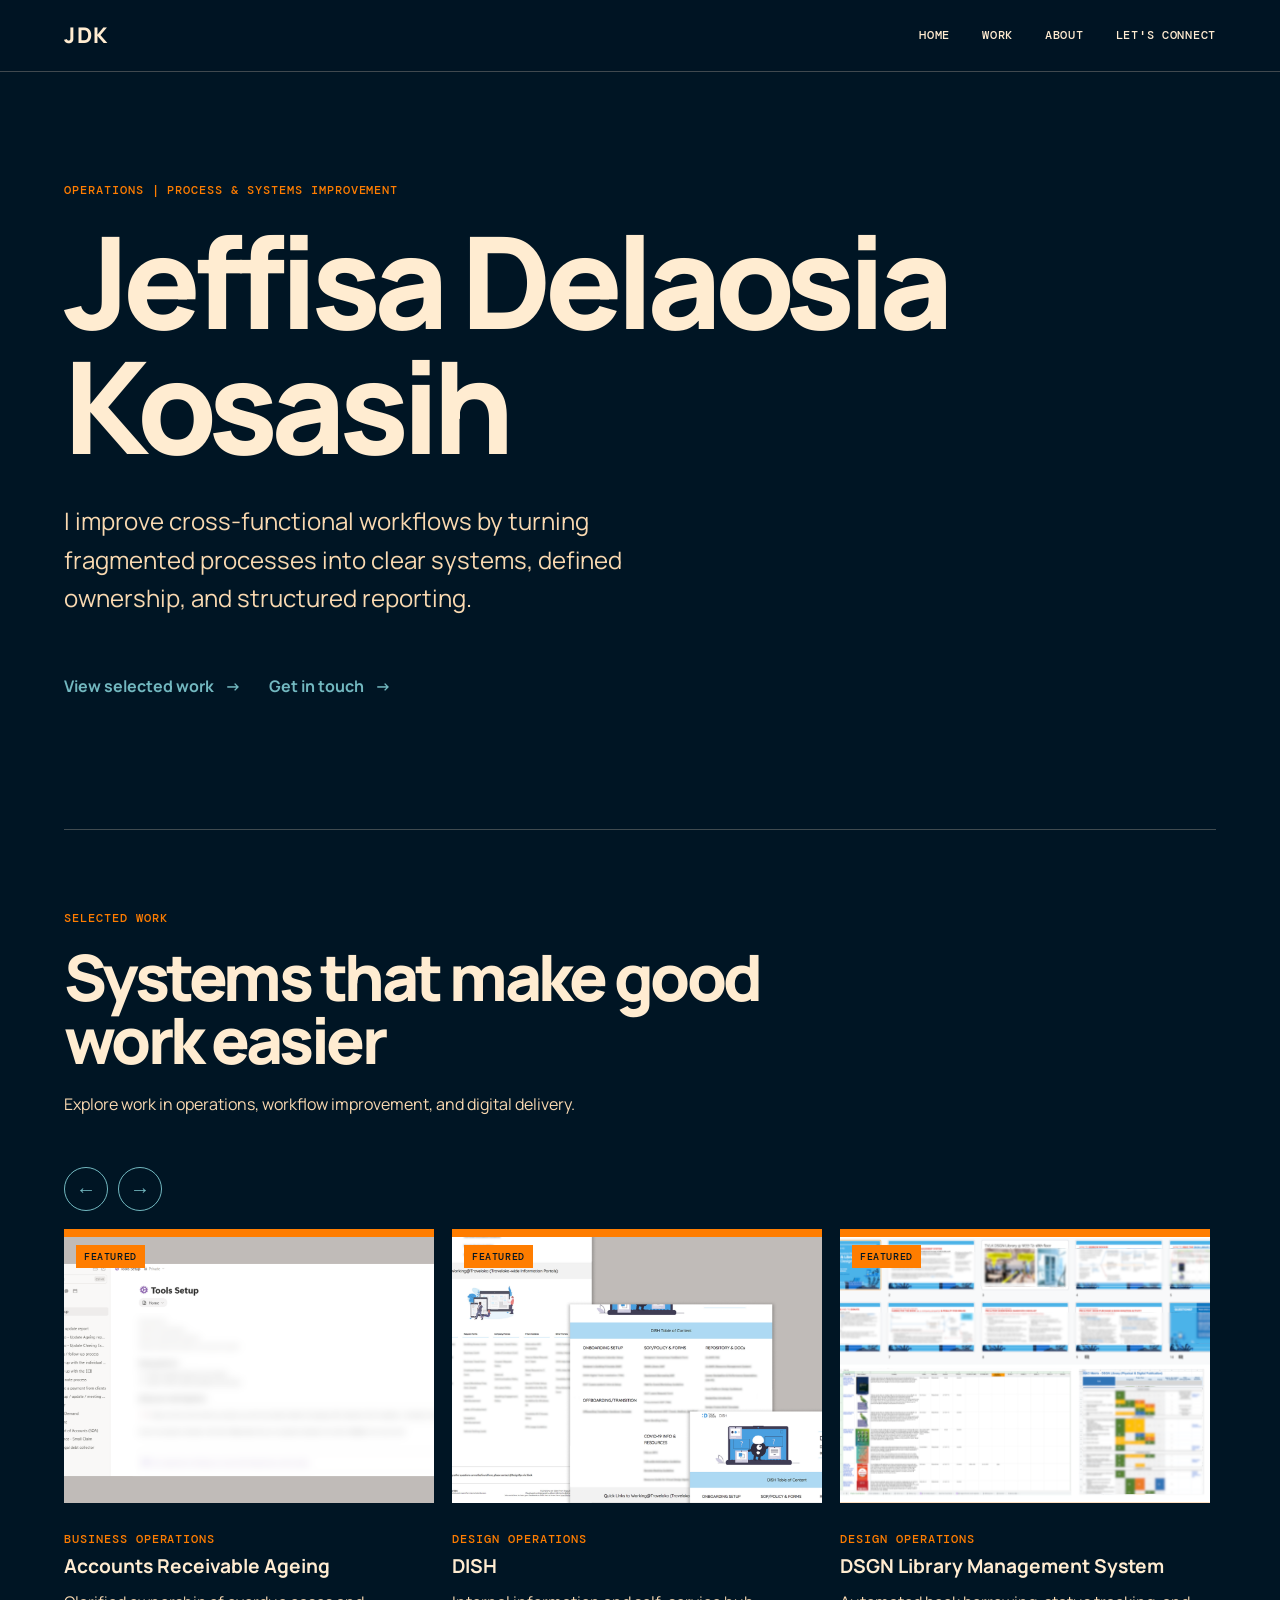
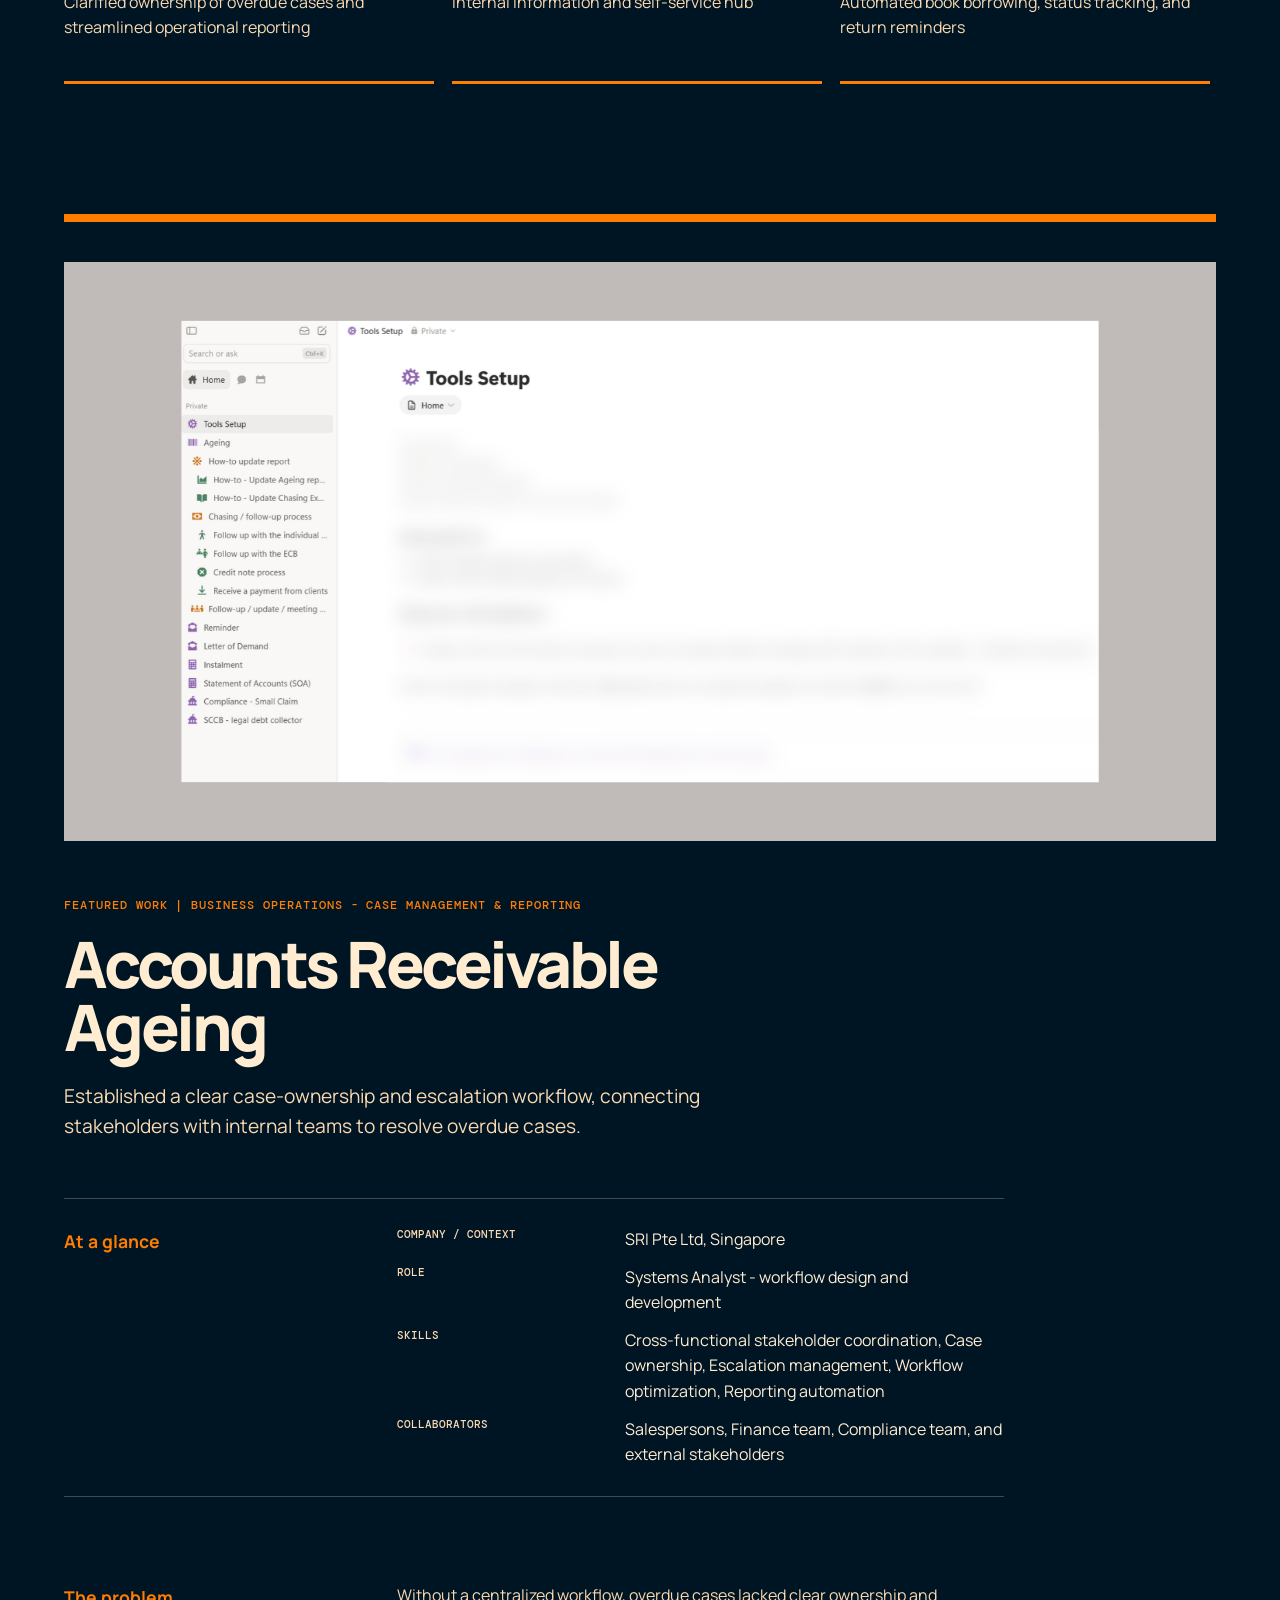
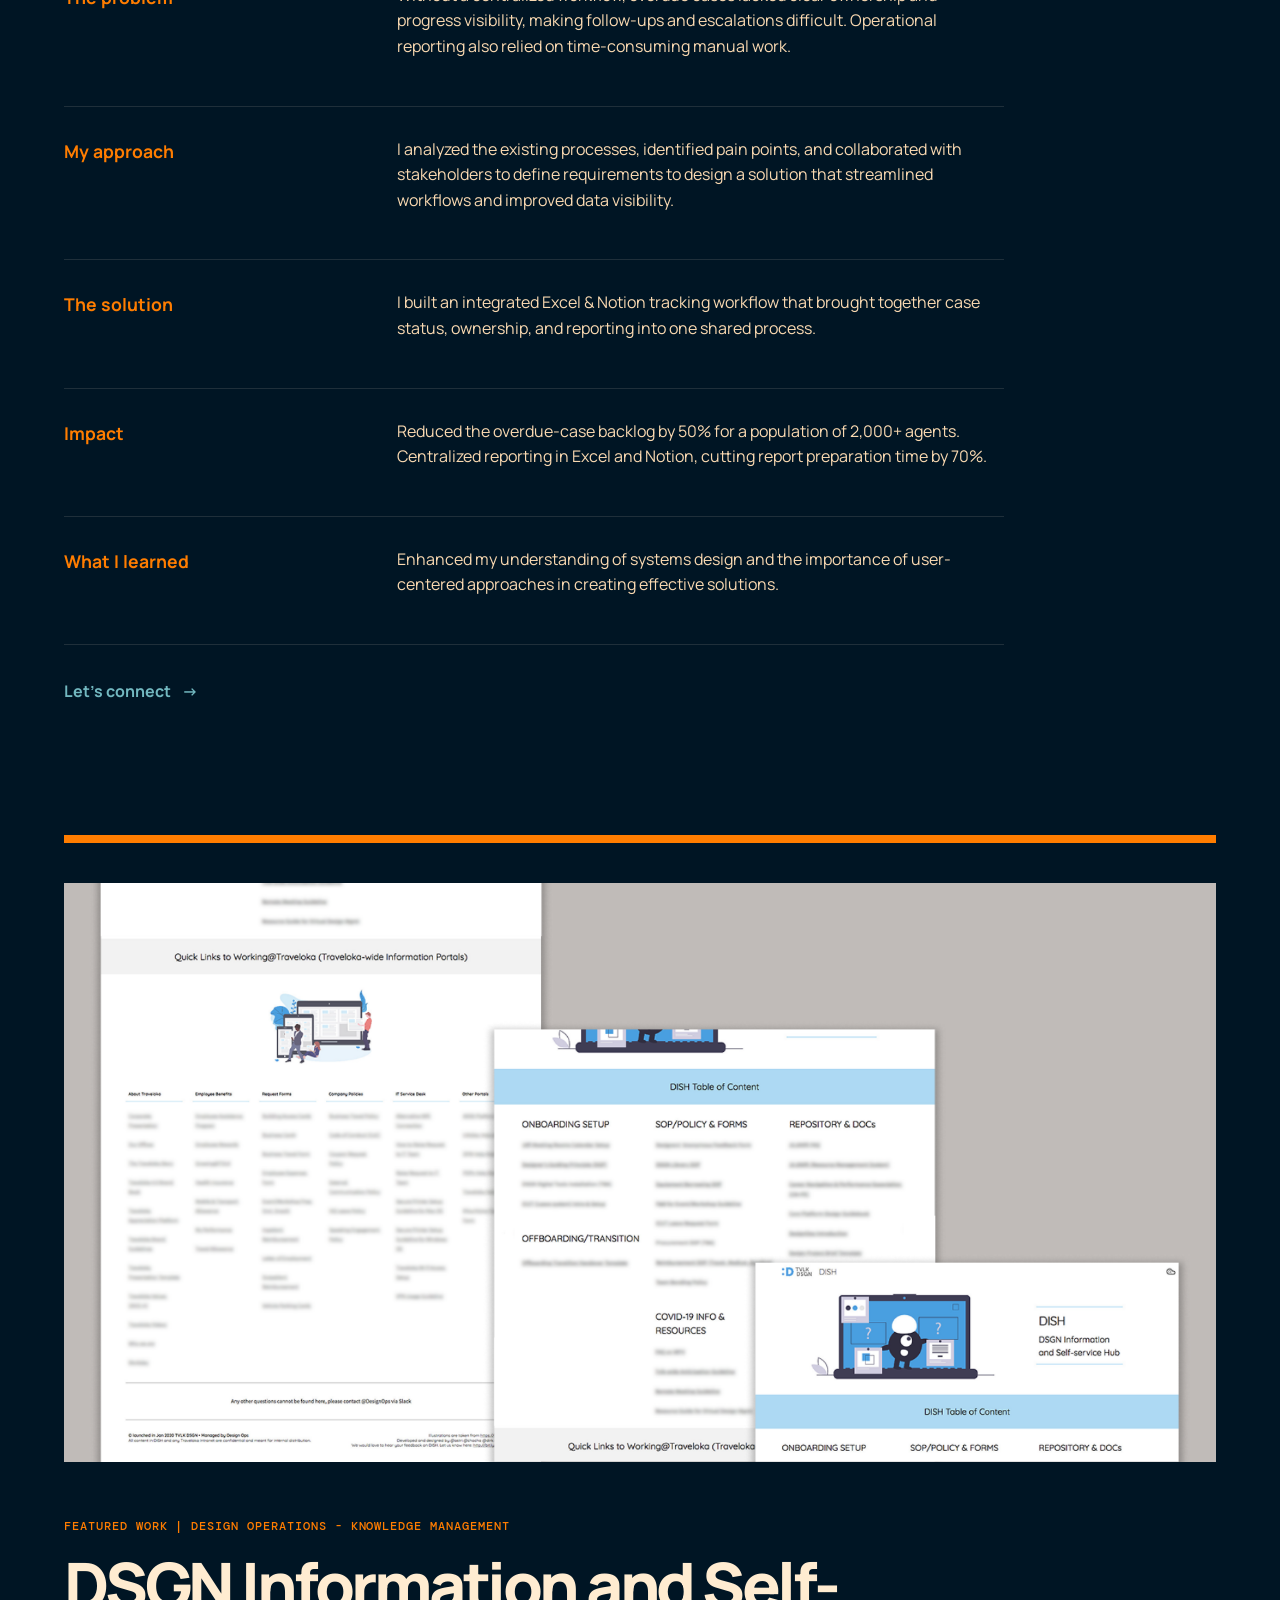
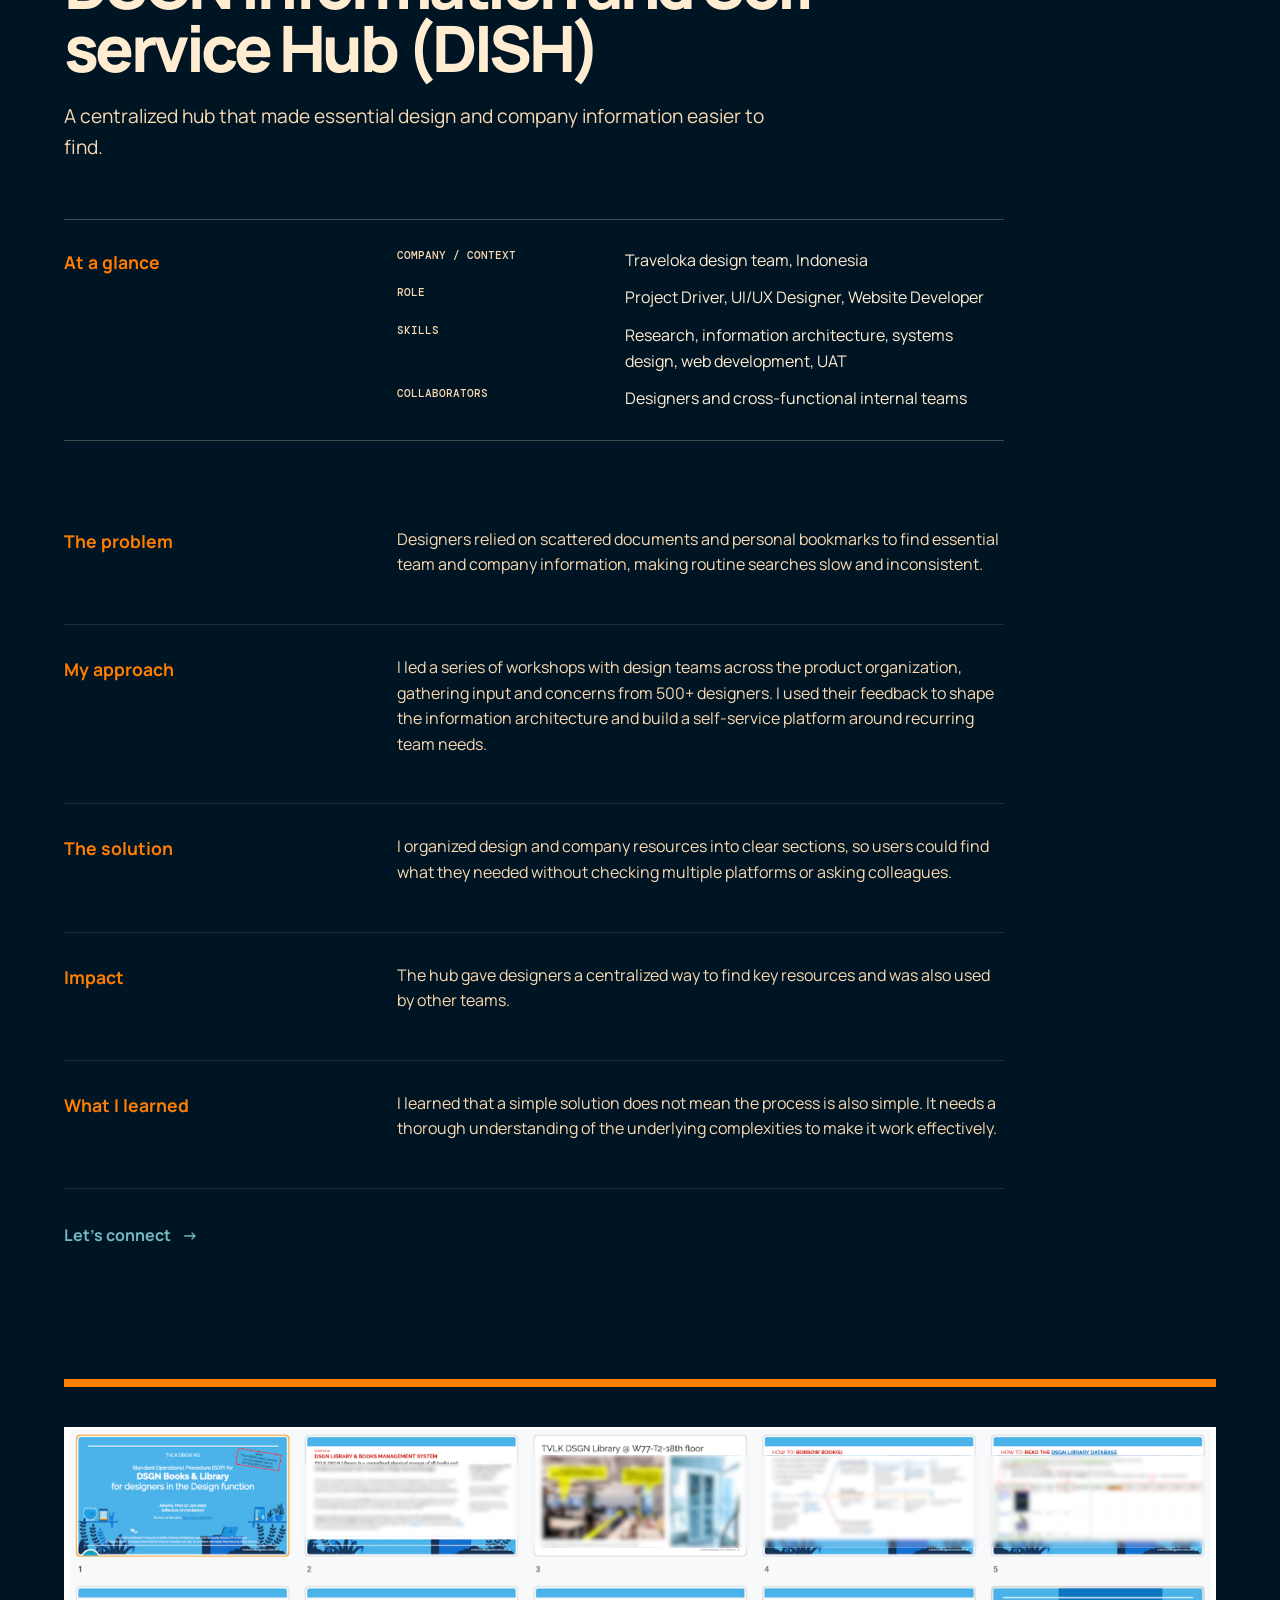
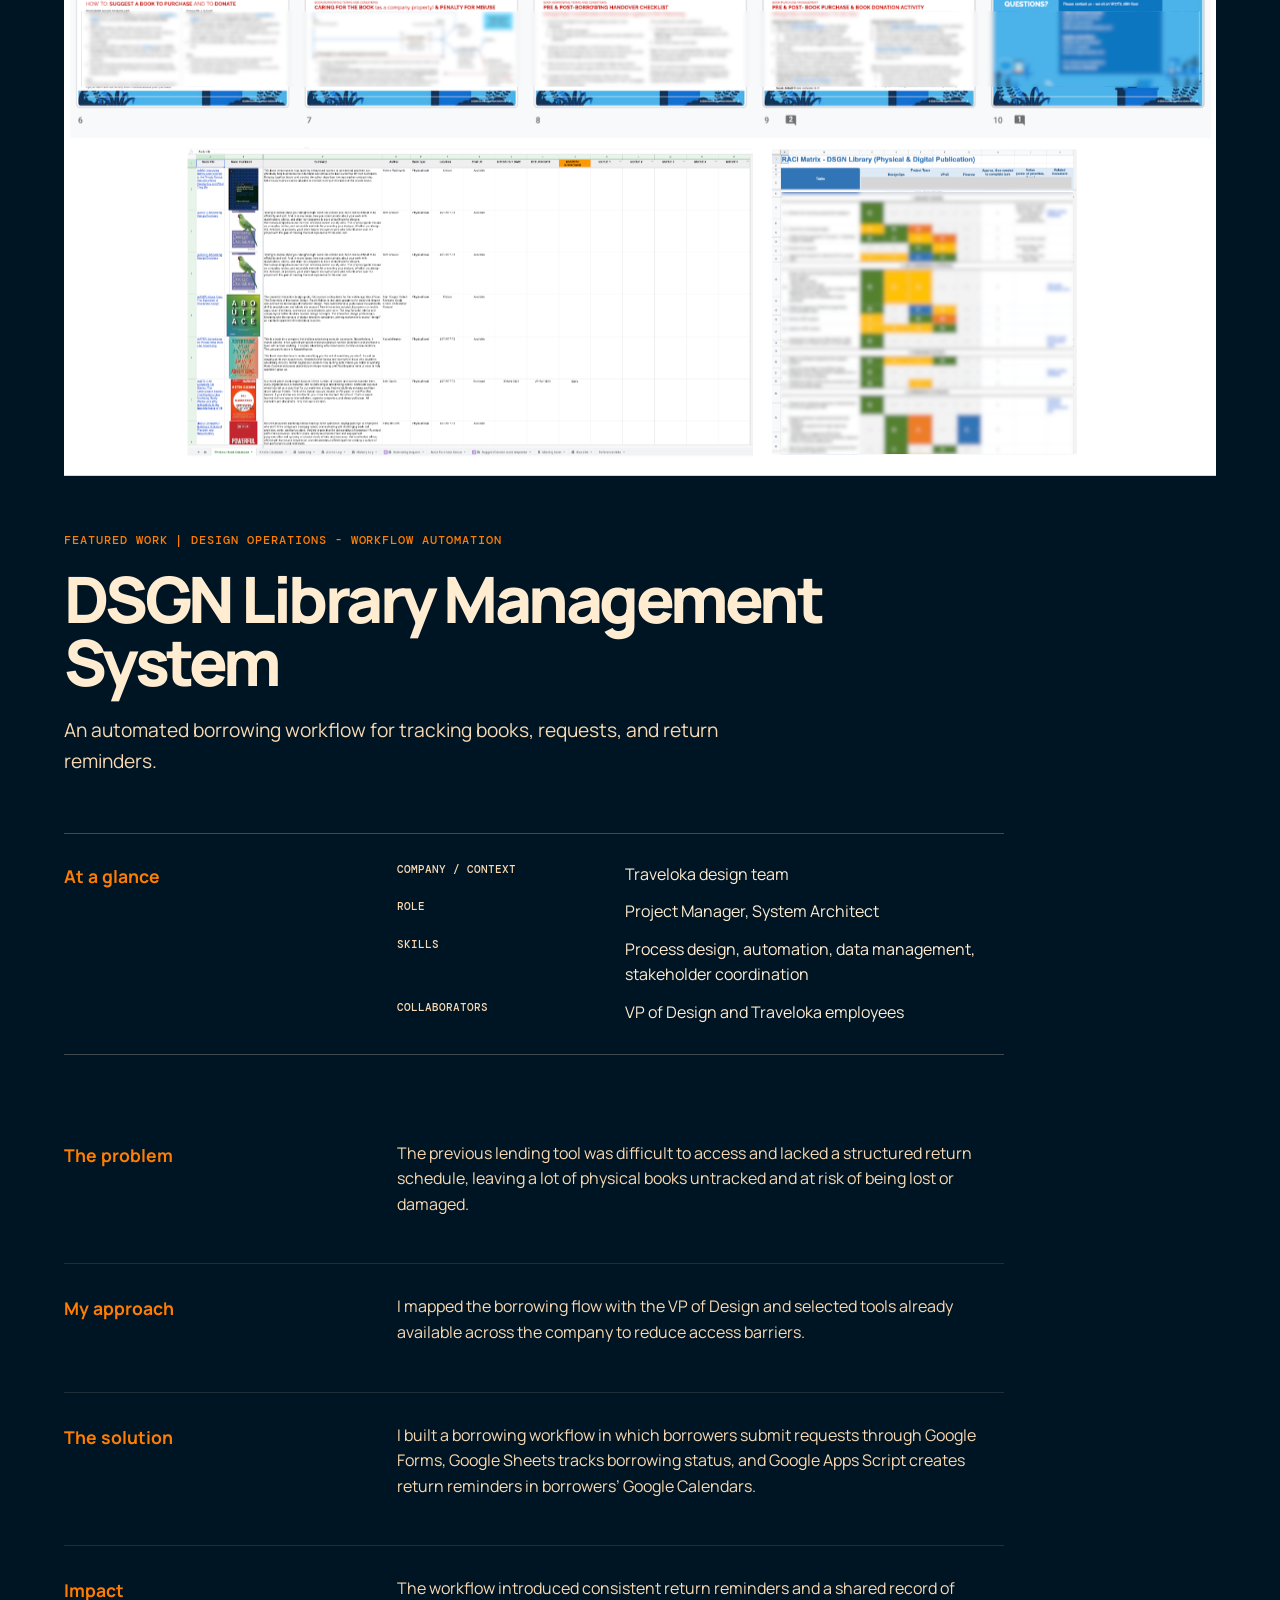
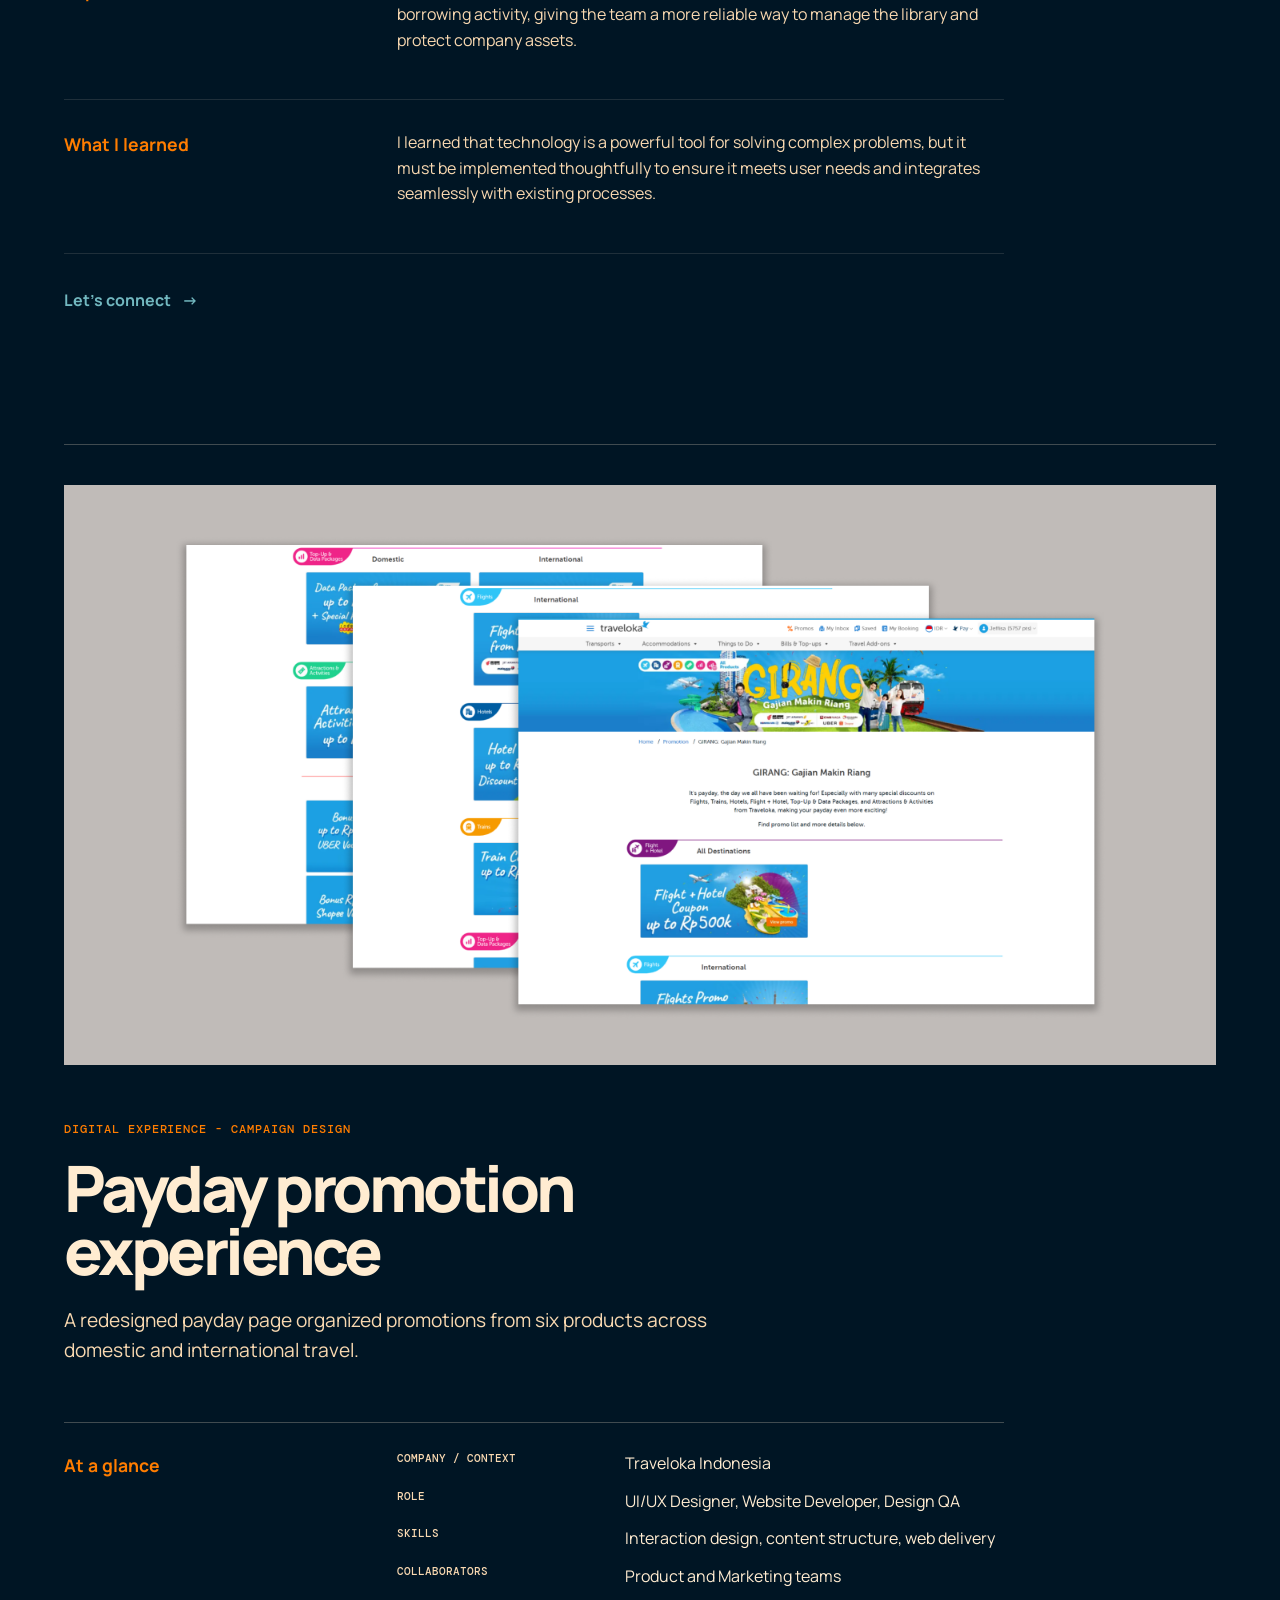
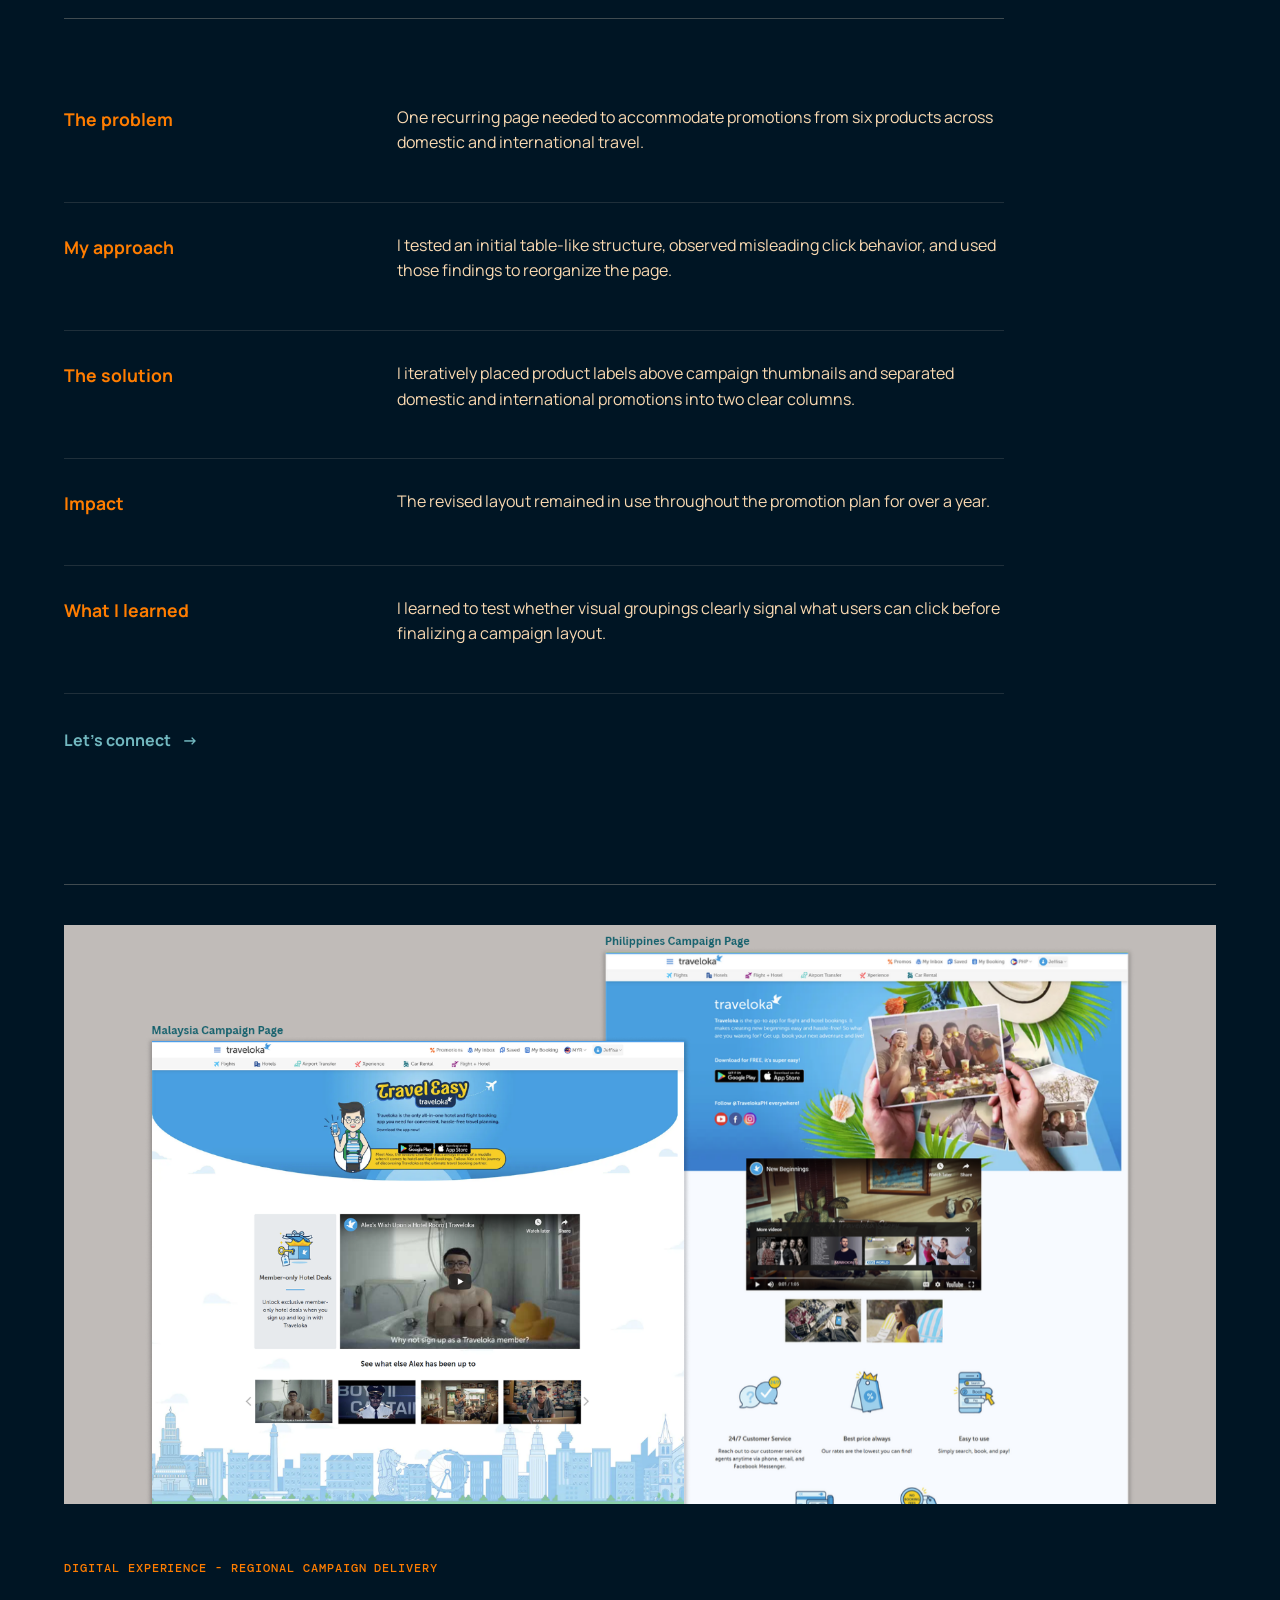
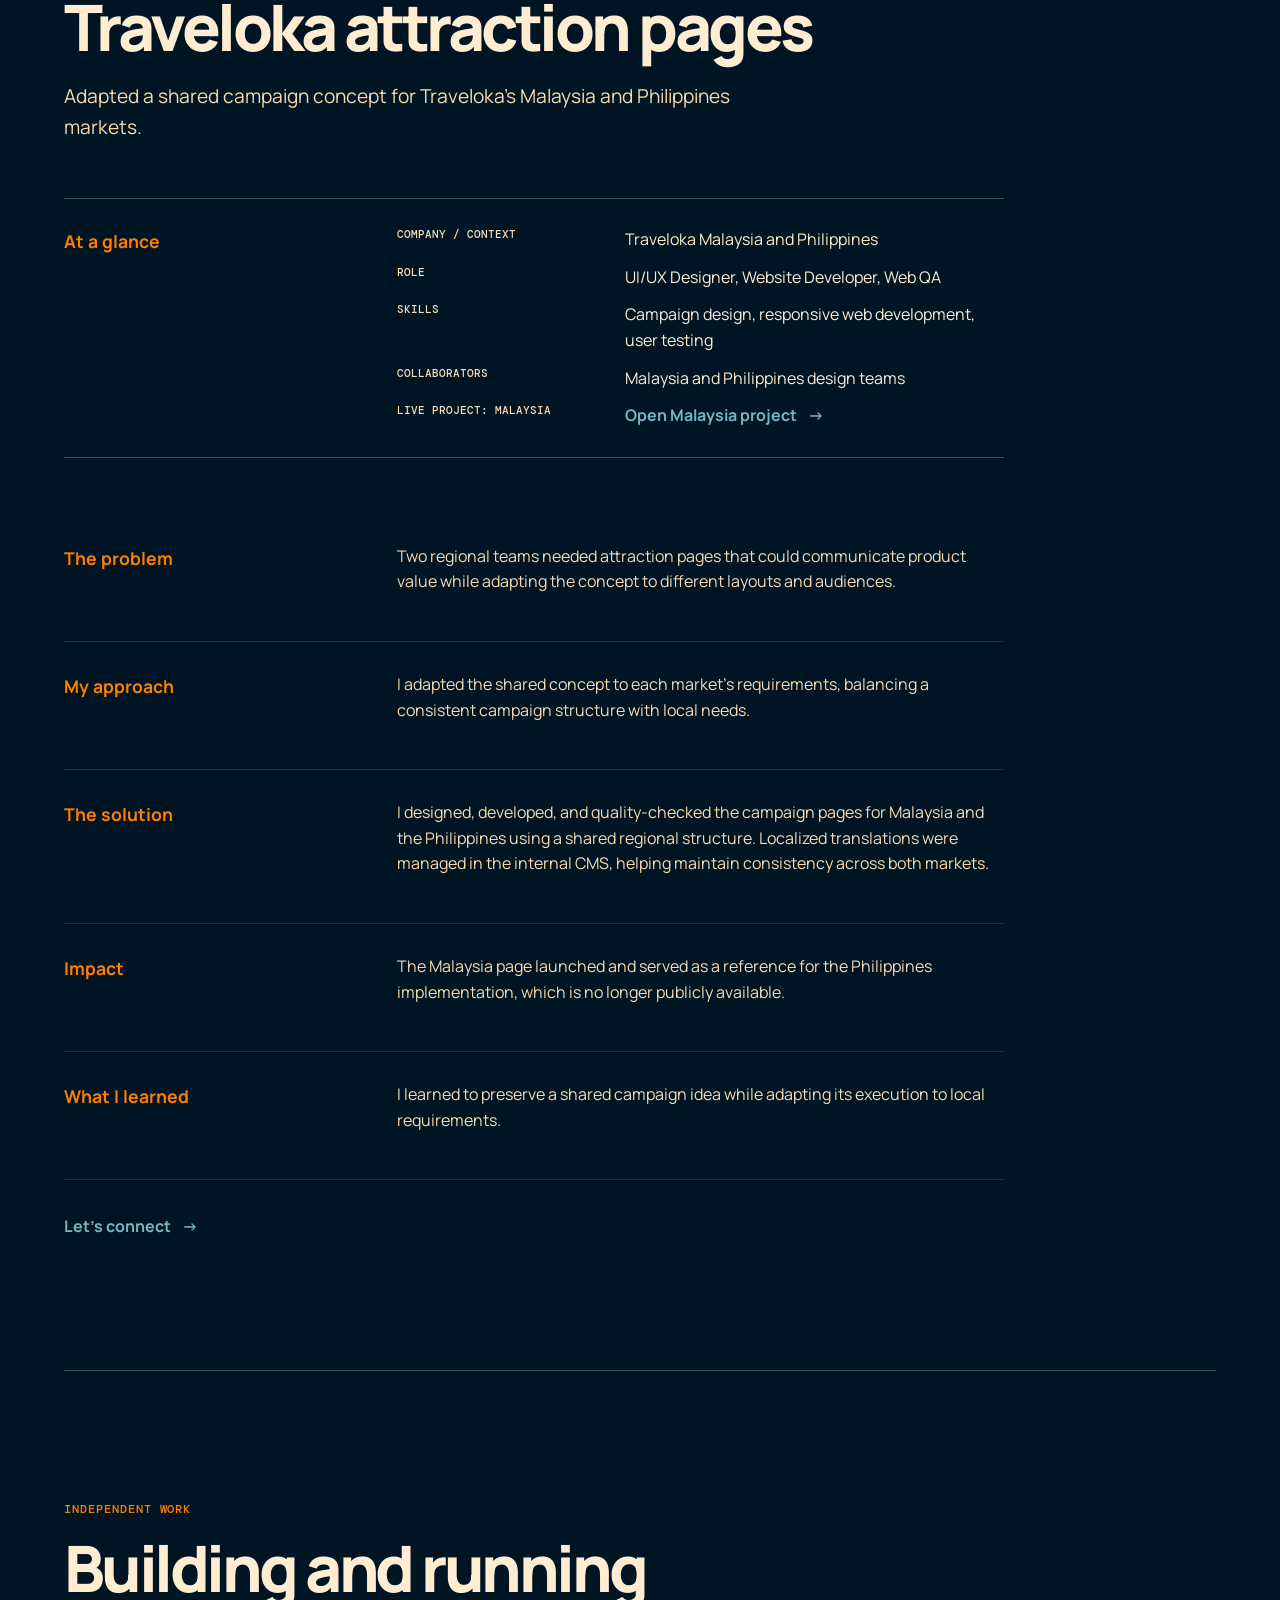
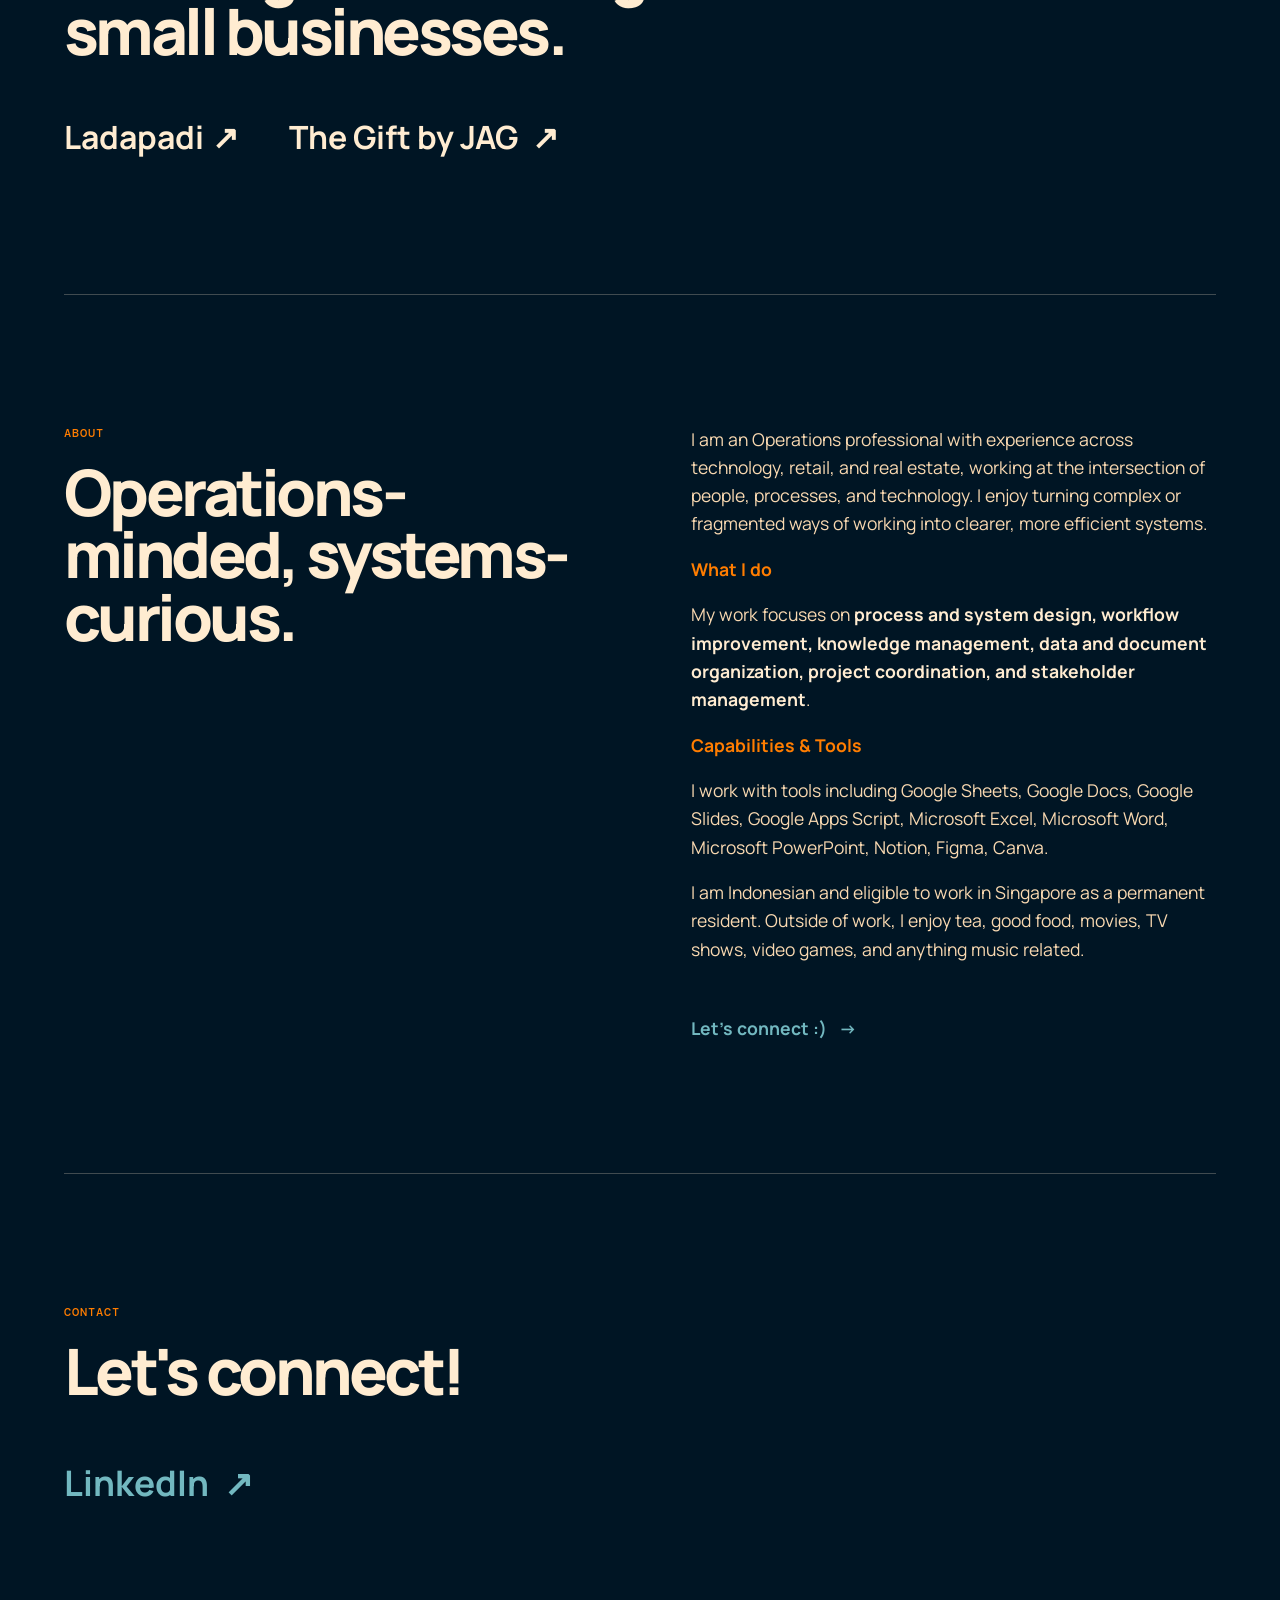
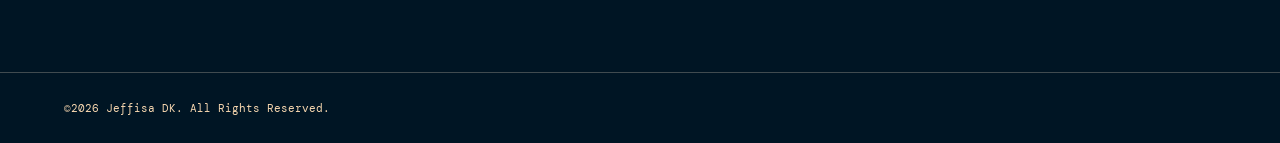
==== commit 42876f32: "payday img replacement" ====
--- a/index.html
+++ b/index.html
@@ -52,7 +52,7 @@
                             <h3>DSGN Library Management System</h3>
                             <p>Automated book borrowing, status tracking, and return reminders</p>
                         </a>
-                        <a class="work-card" href="#payday"><img src="./picture/wdd1.svg"
+                        <a class="work-card" href="#payday"><img src="./picture/wdd1.png"
                                 alt="Preview of a payday promotion page"><span class="card-type">Digital
                                 Experience</span>
                             <h3>Payday promotion experience</h3>
@@ -201,7 +201,7 @@
                 </div>
             </article>
             <article class="case-study" id="payday">
-                <div class="case-visual"><img src="./picture/wdd1.svg" alt="Payday promotion experience preview"></div>
+                <div class="case-visual"><img src="./picture/wdd1.png" alt="Payday promotion experience preview"></div>
                 <div class="case-content">
                     <p class="card-type">Digital Experience - Campaign Design</p>
                     <h2>Payday promotion experience</h2>
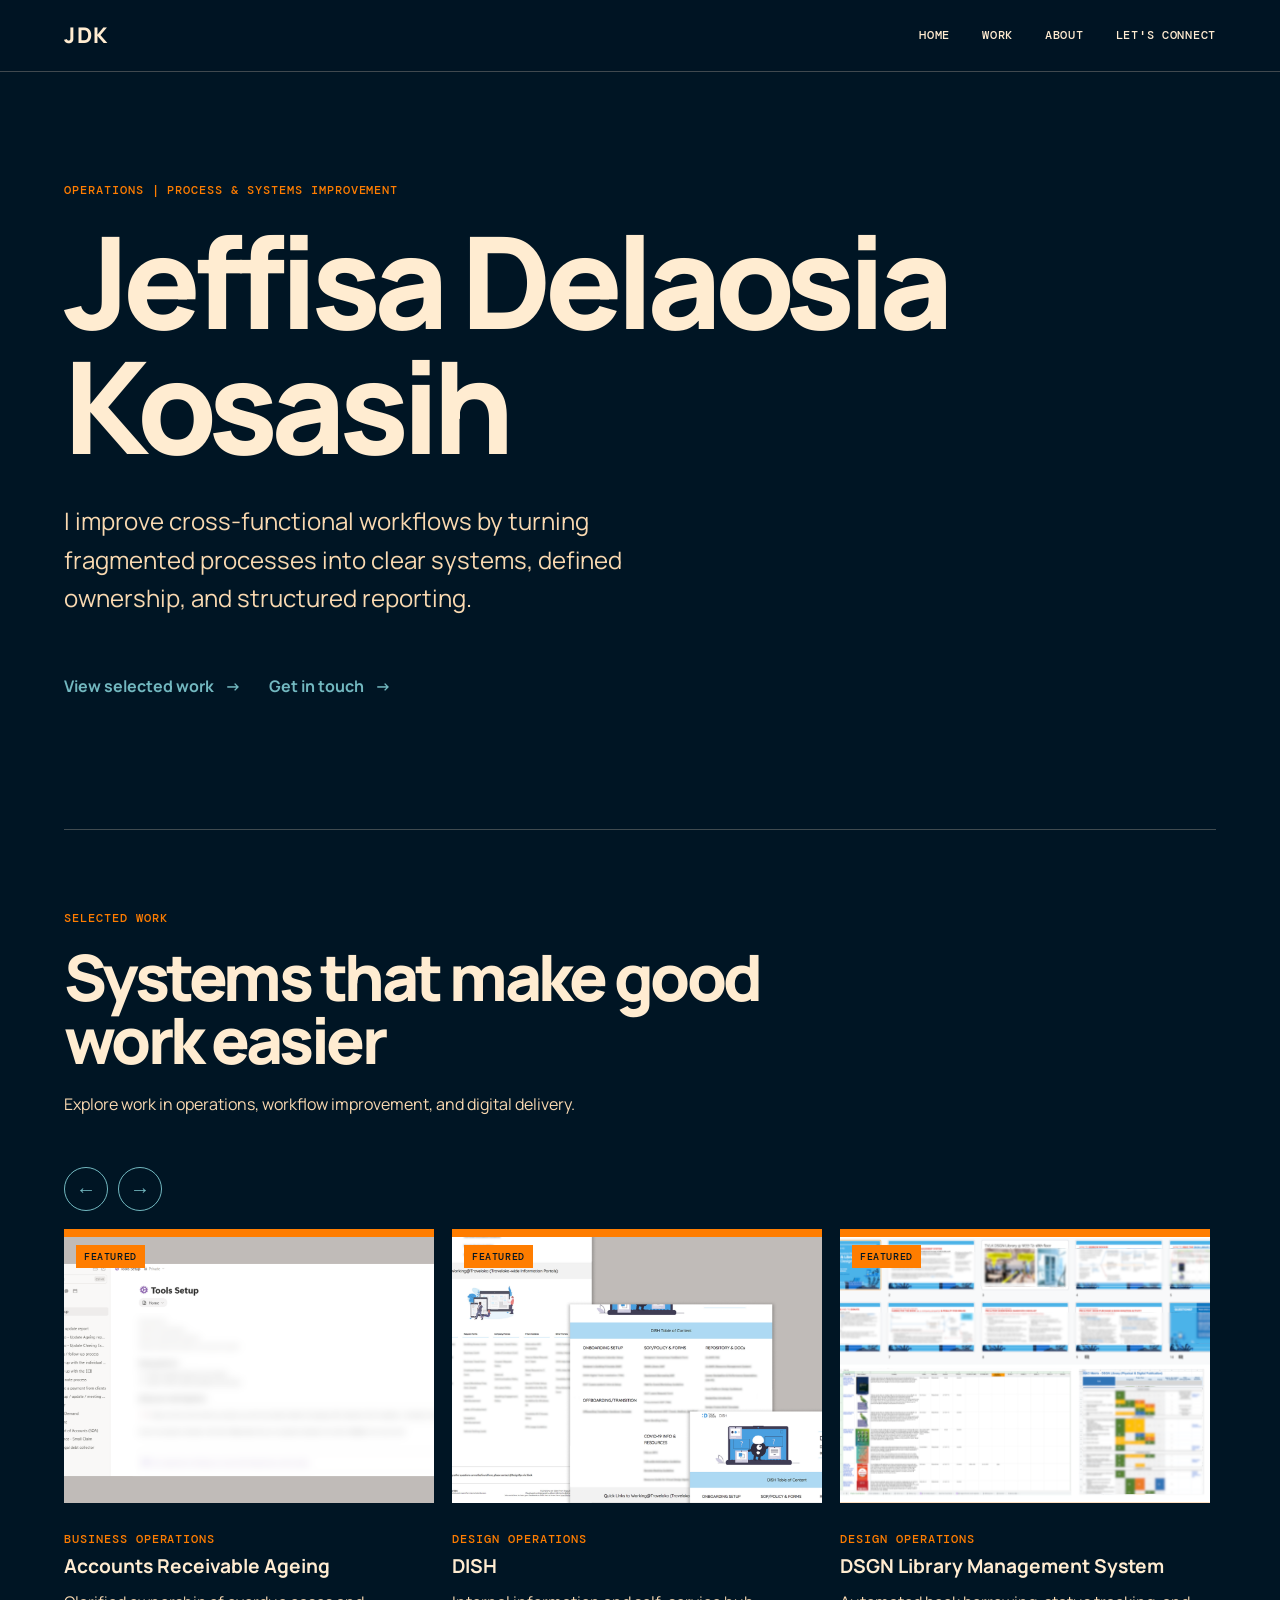
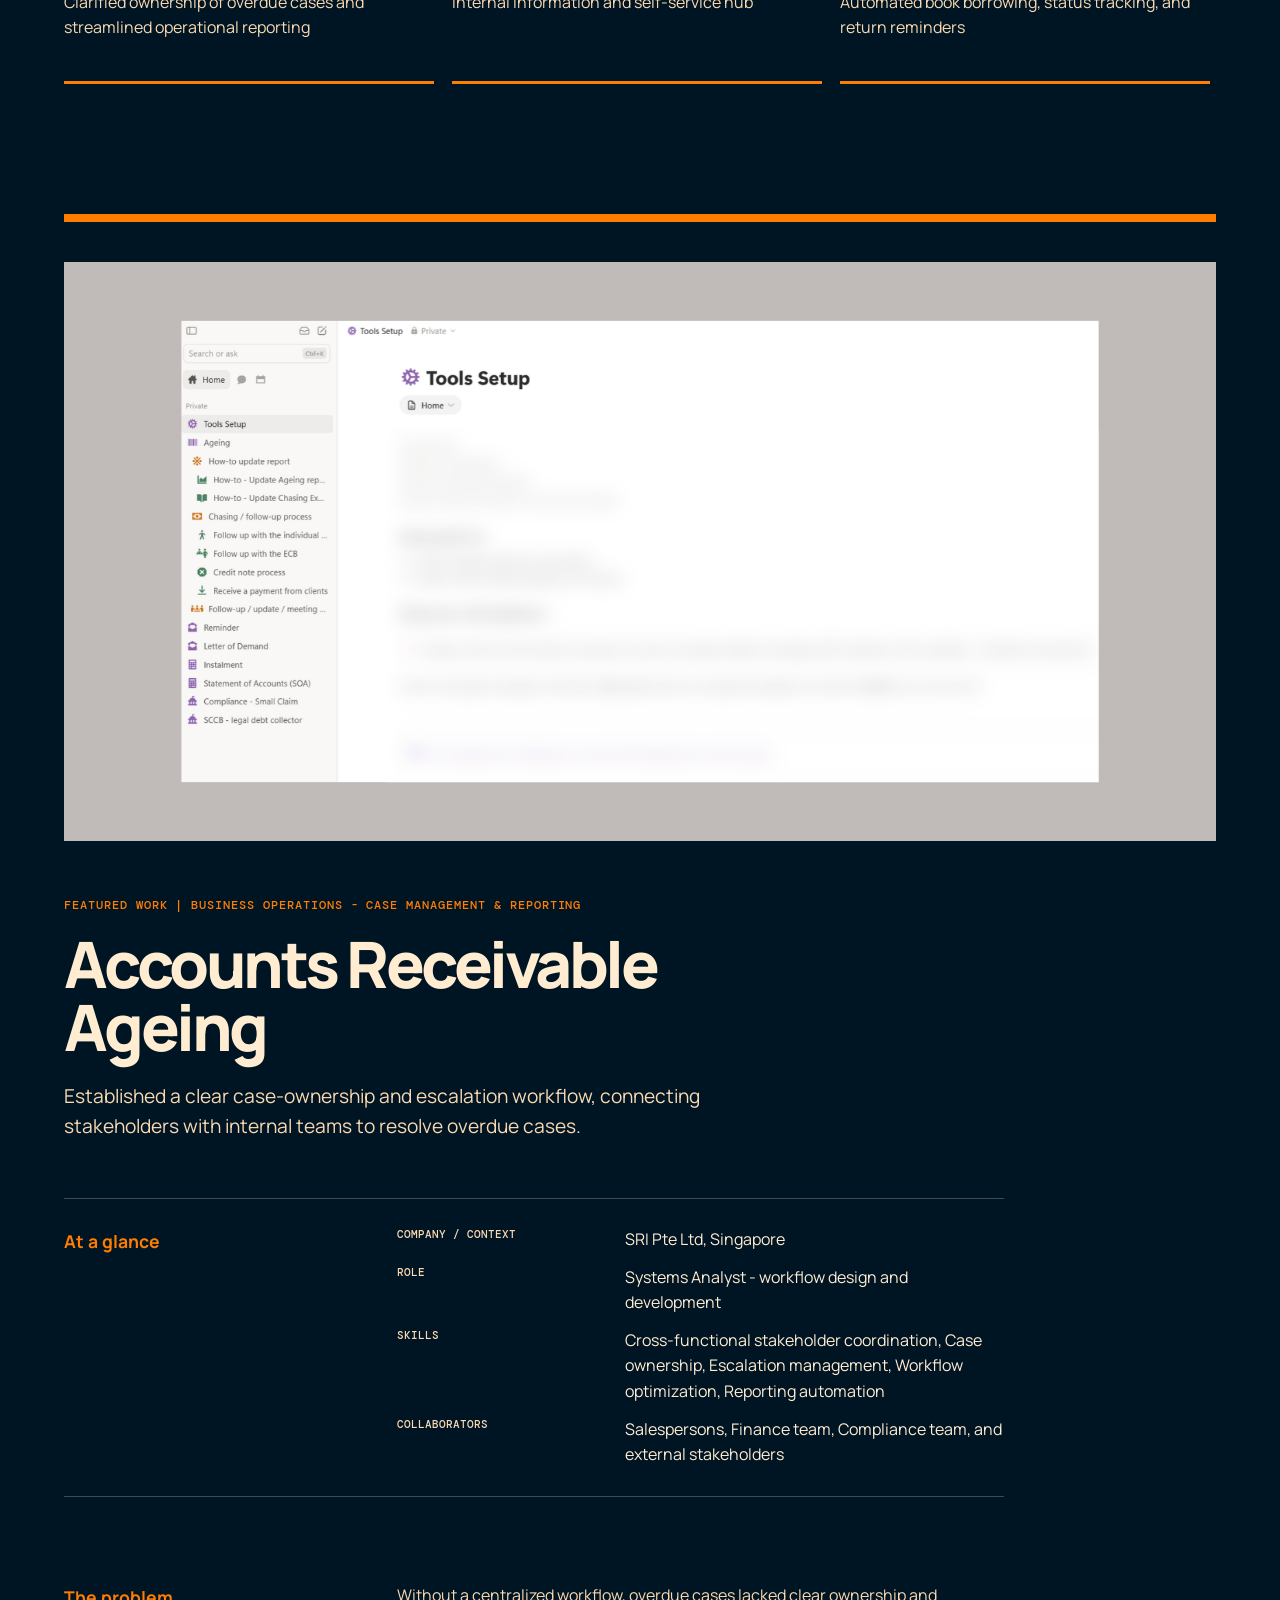
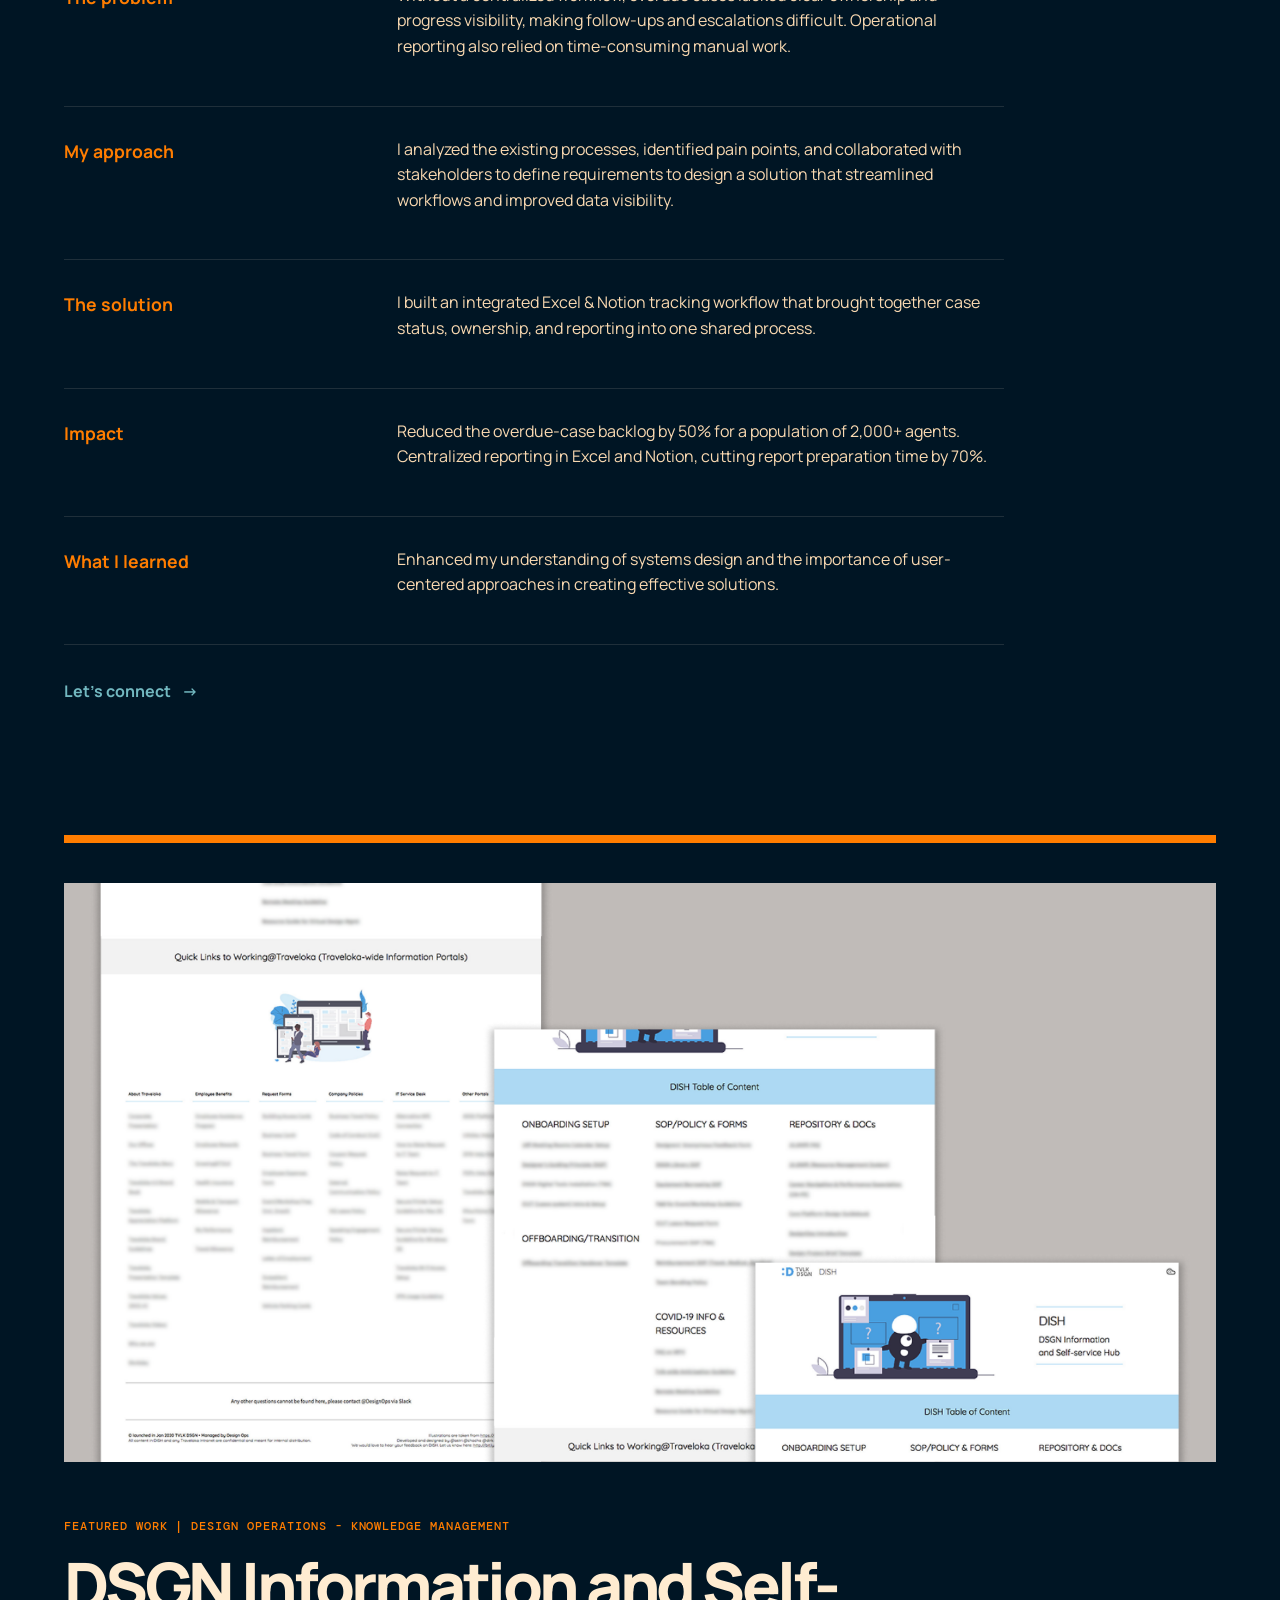
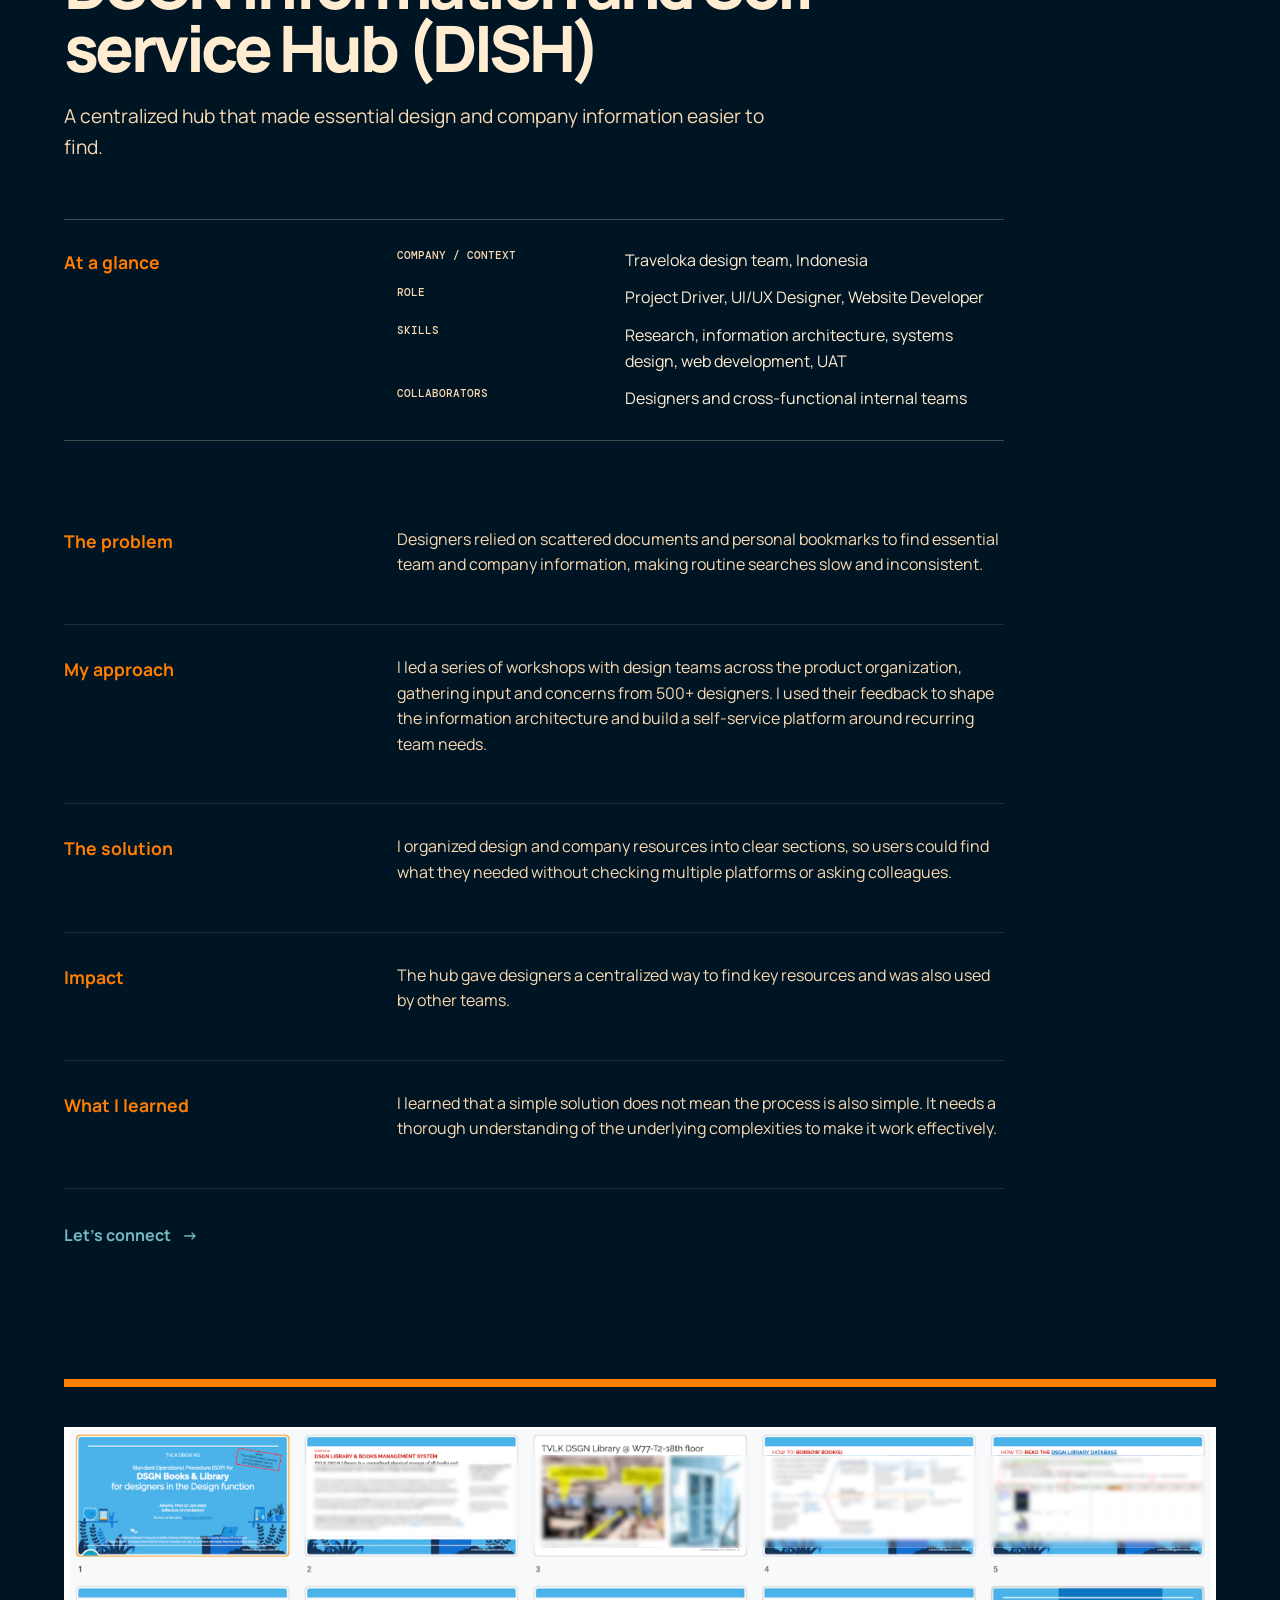
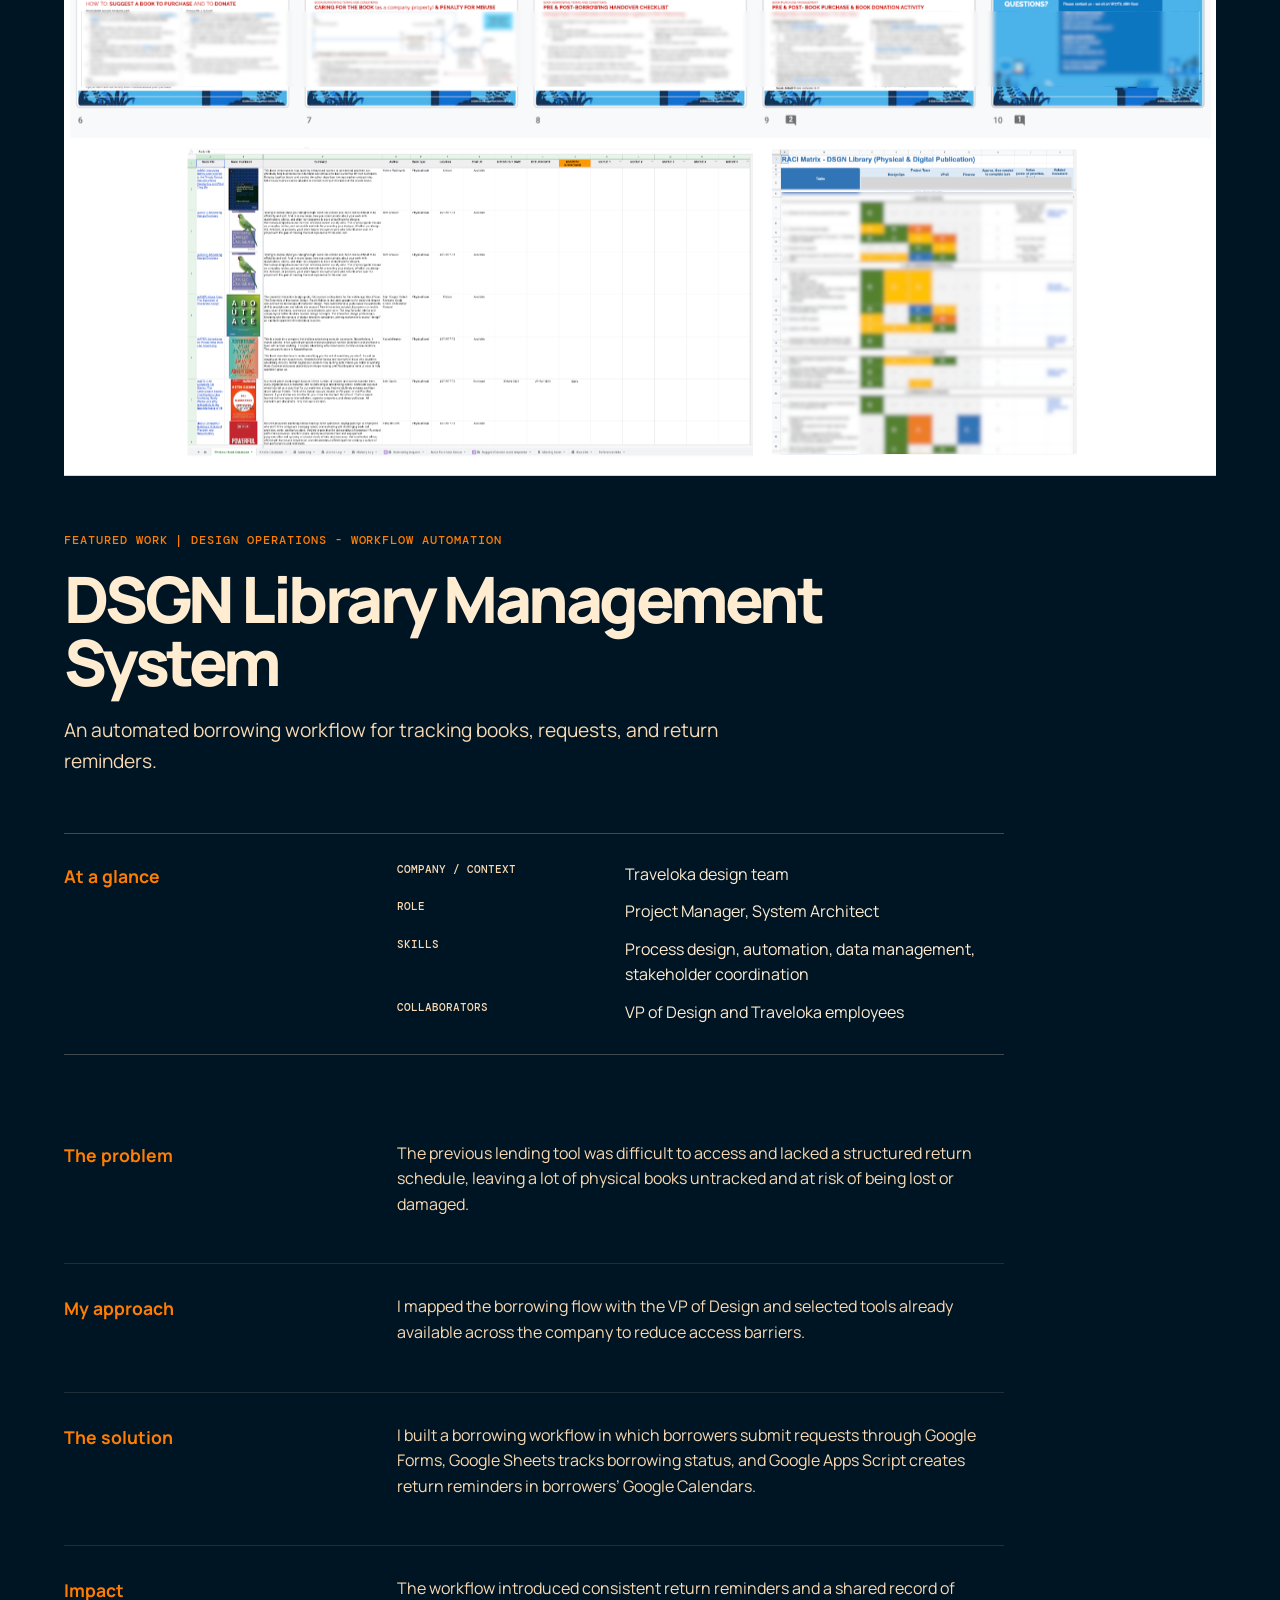
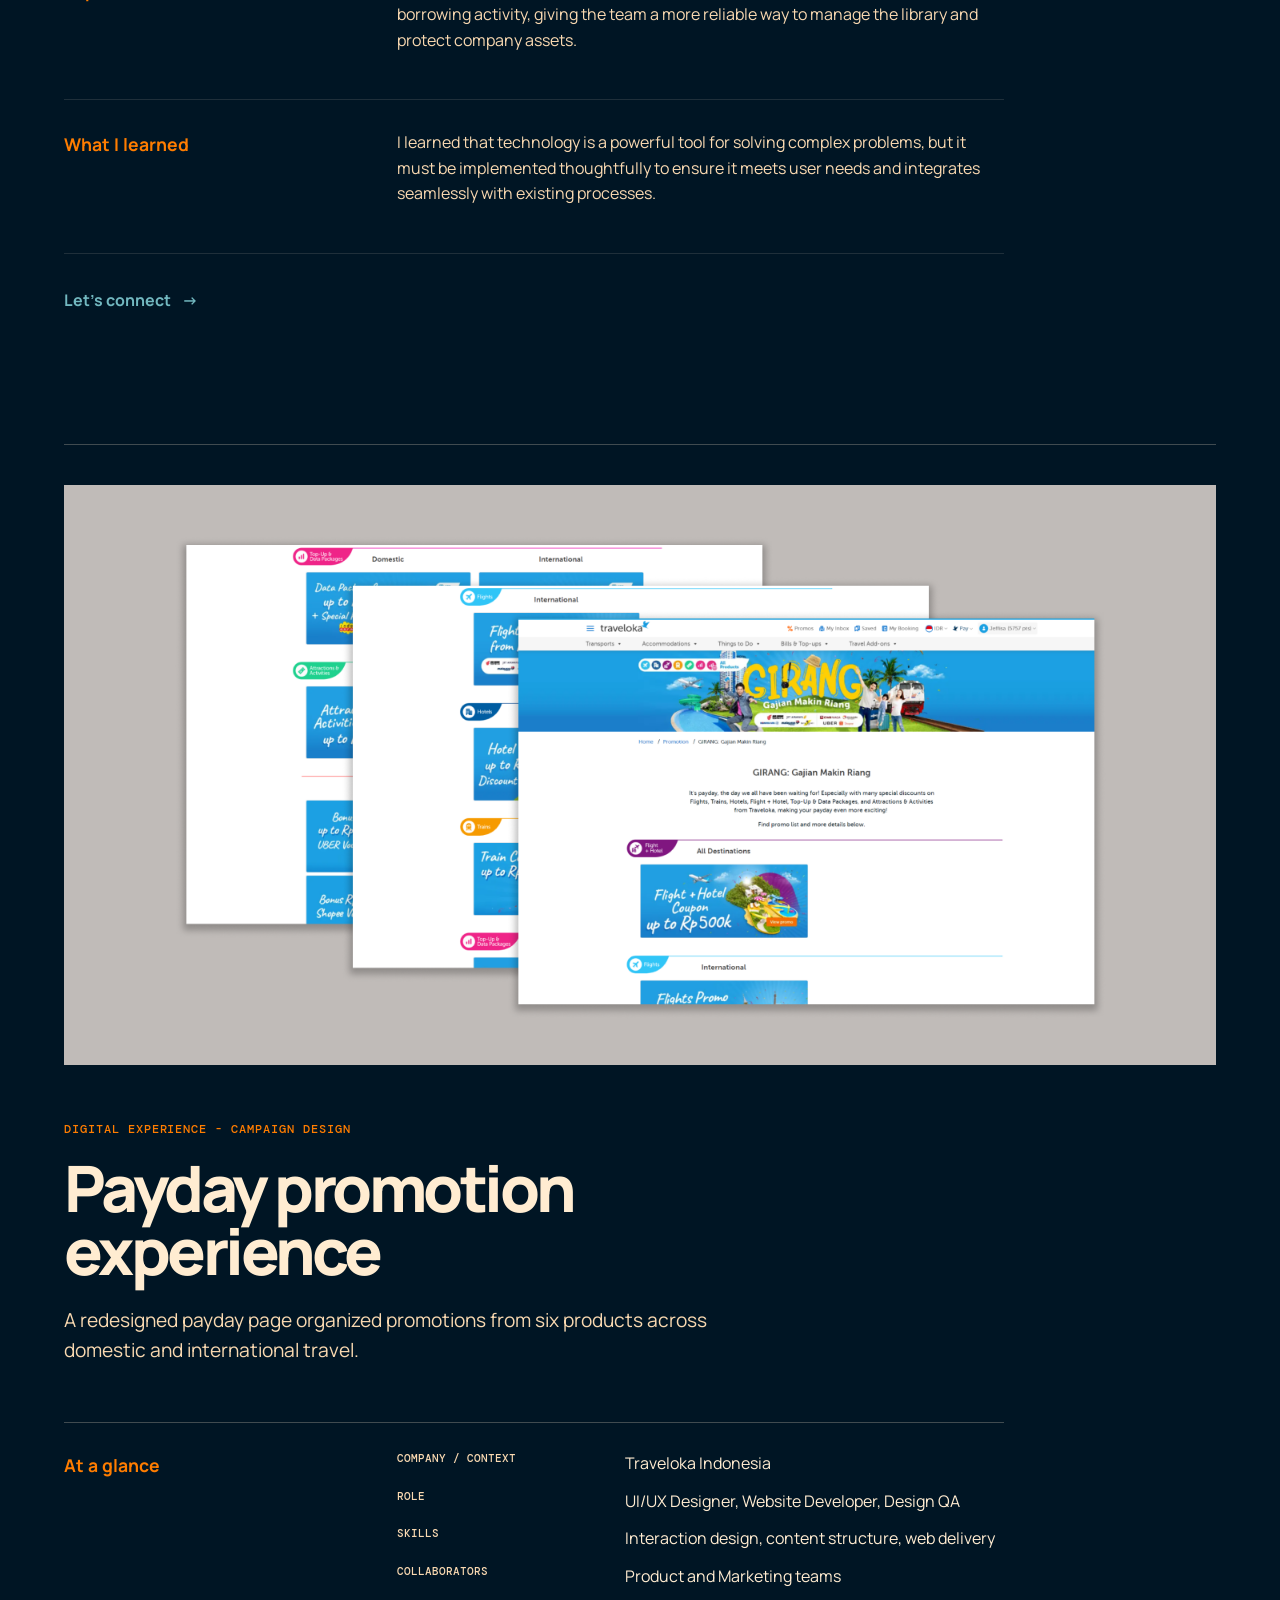
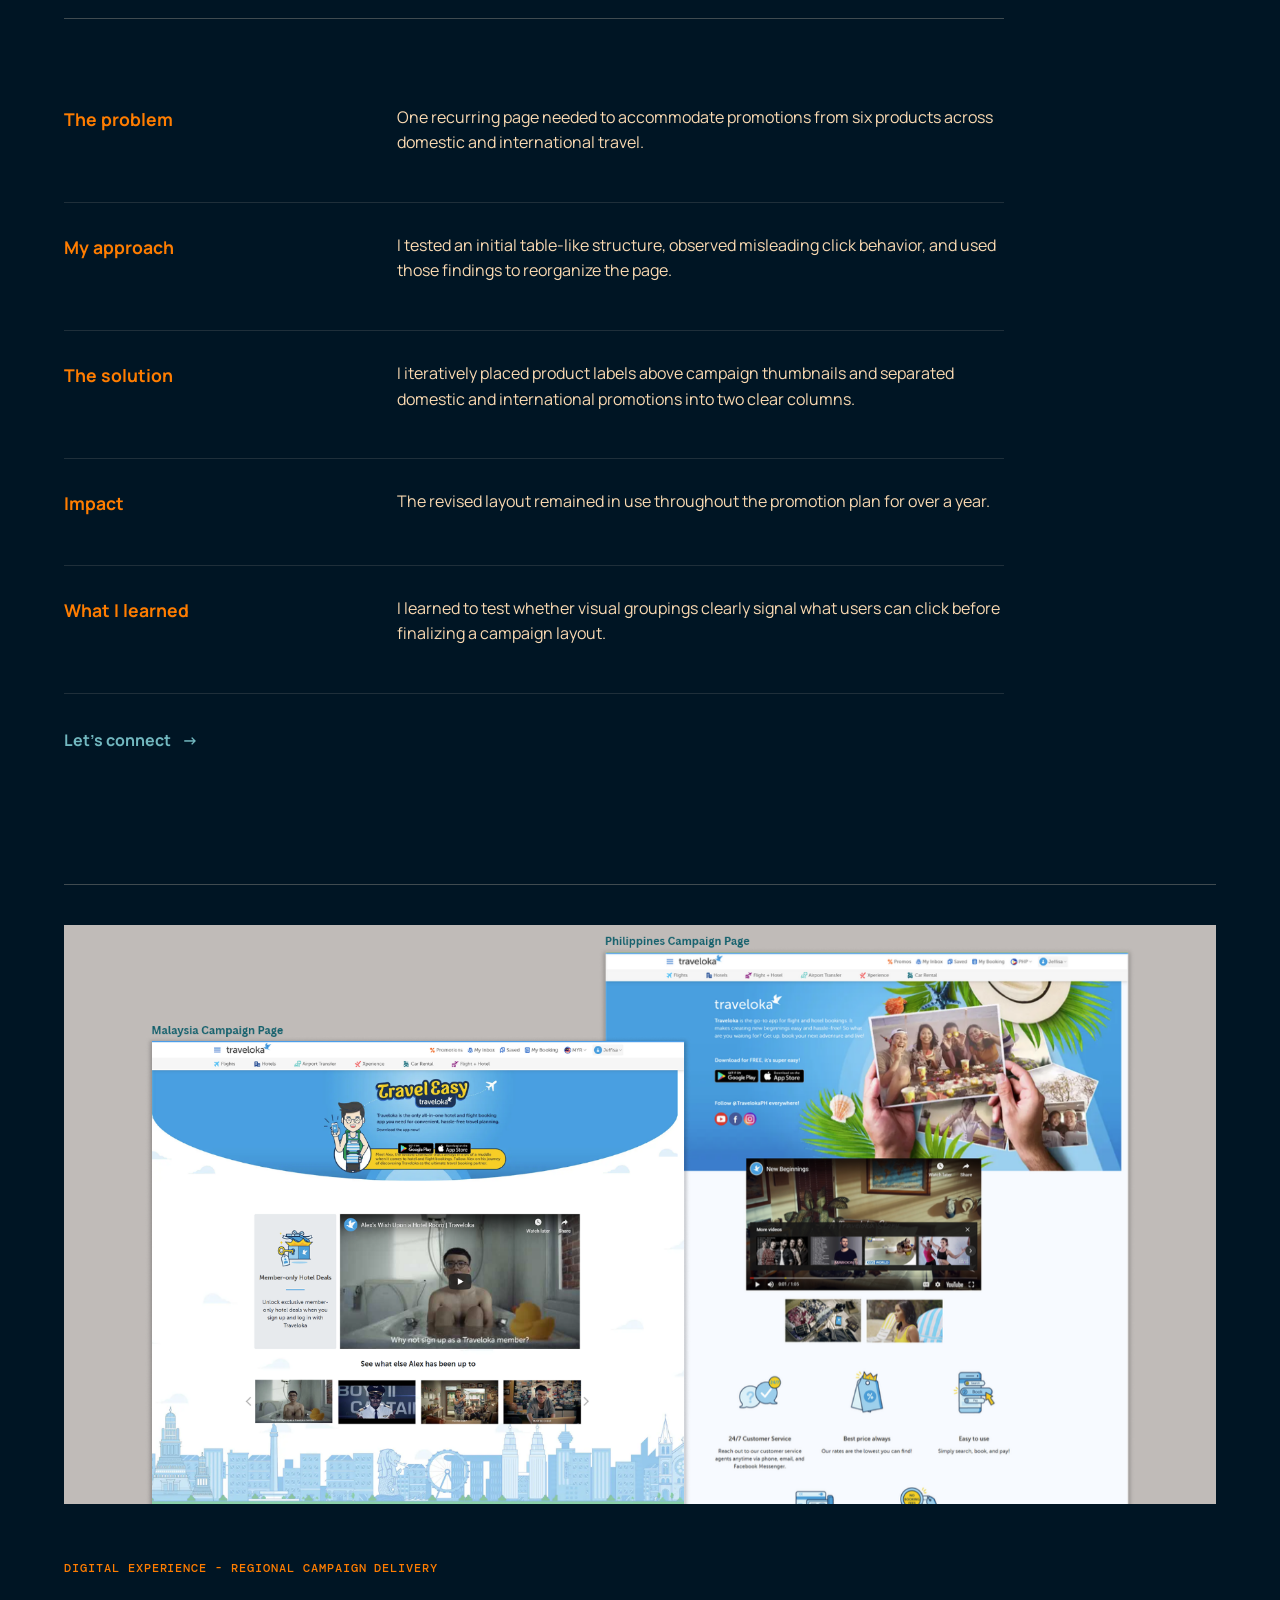
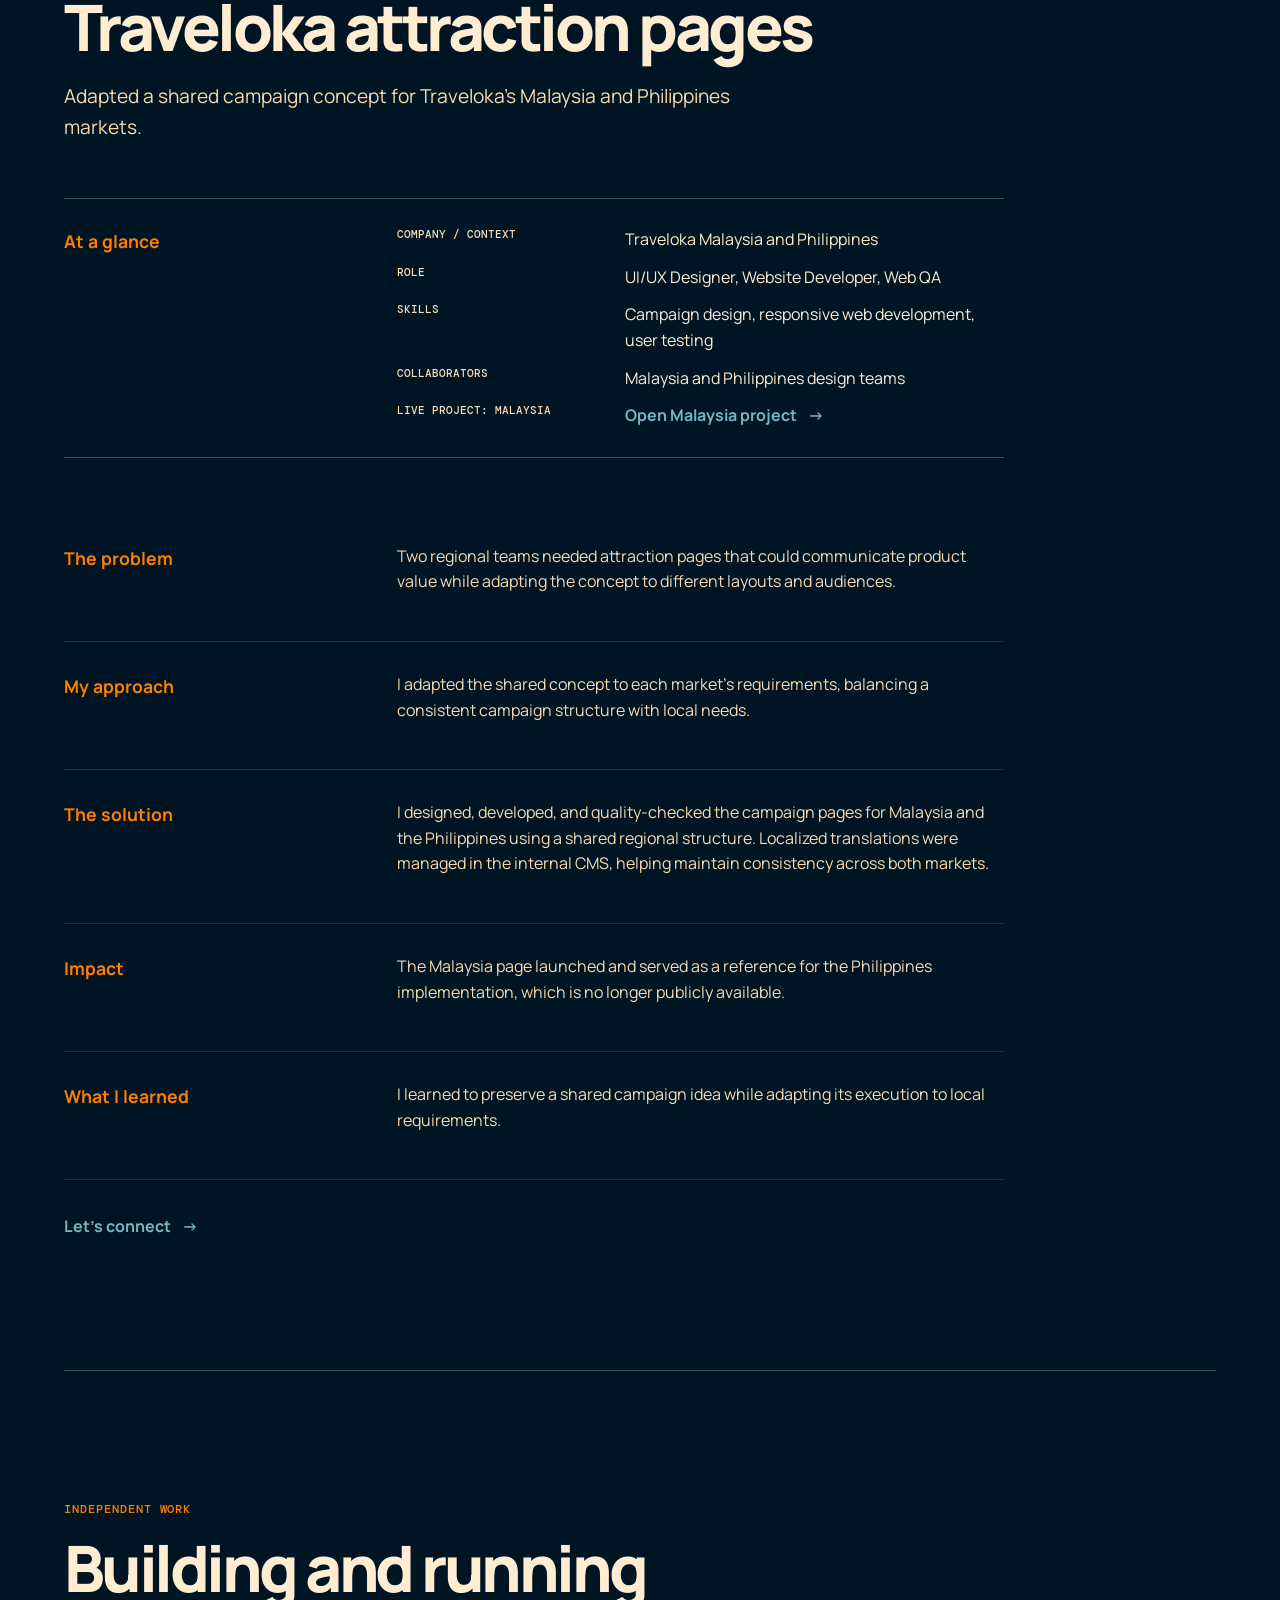
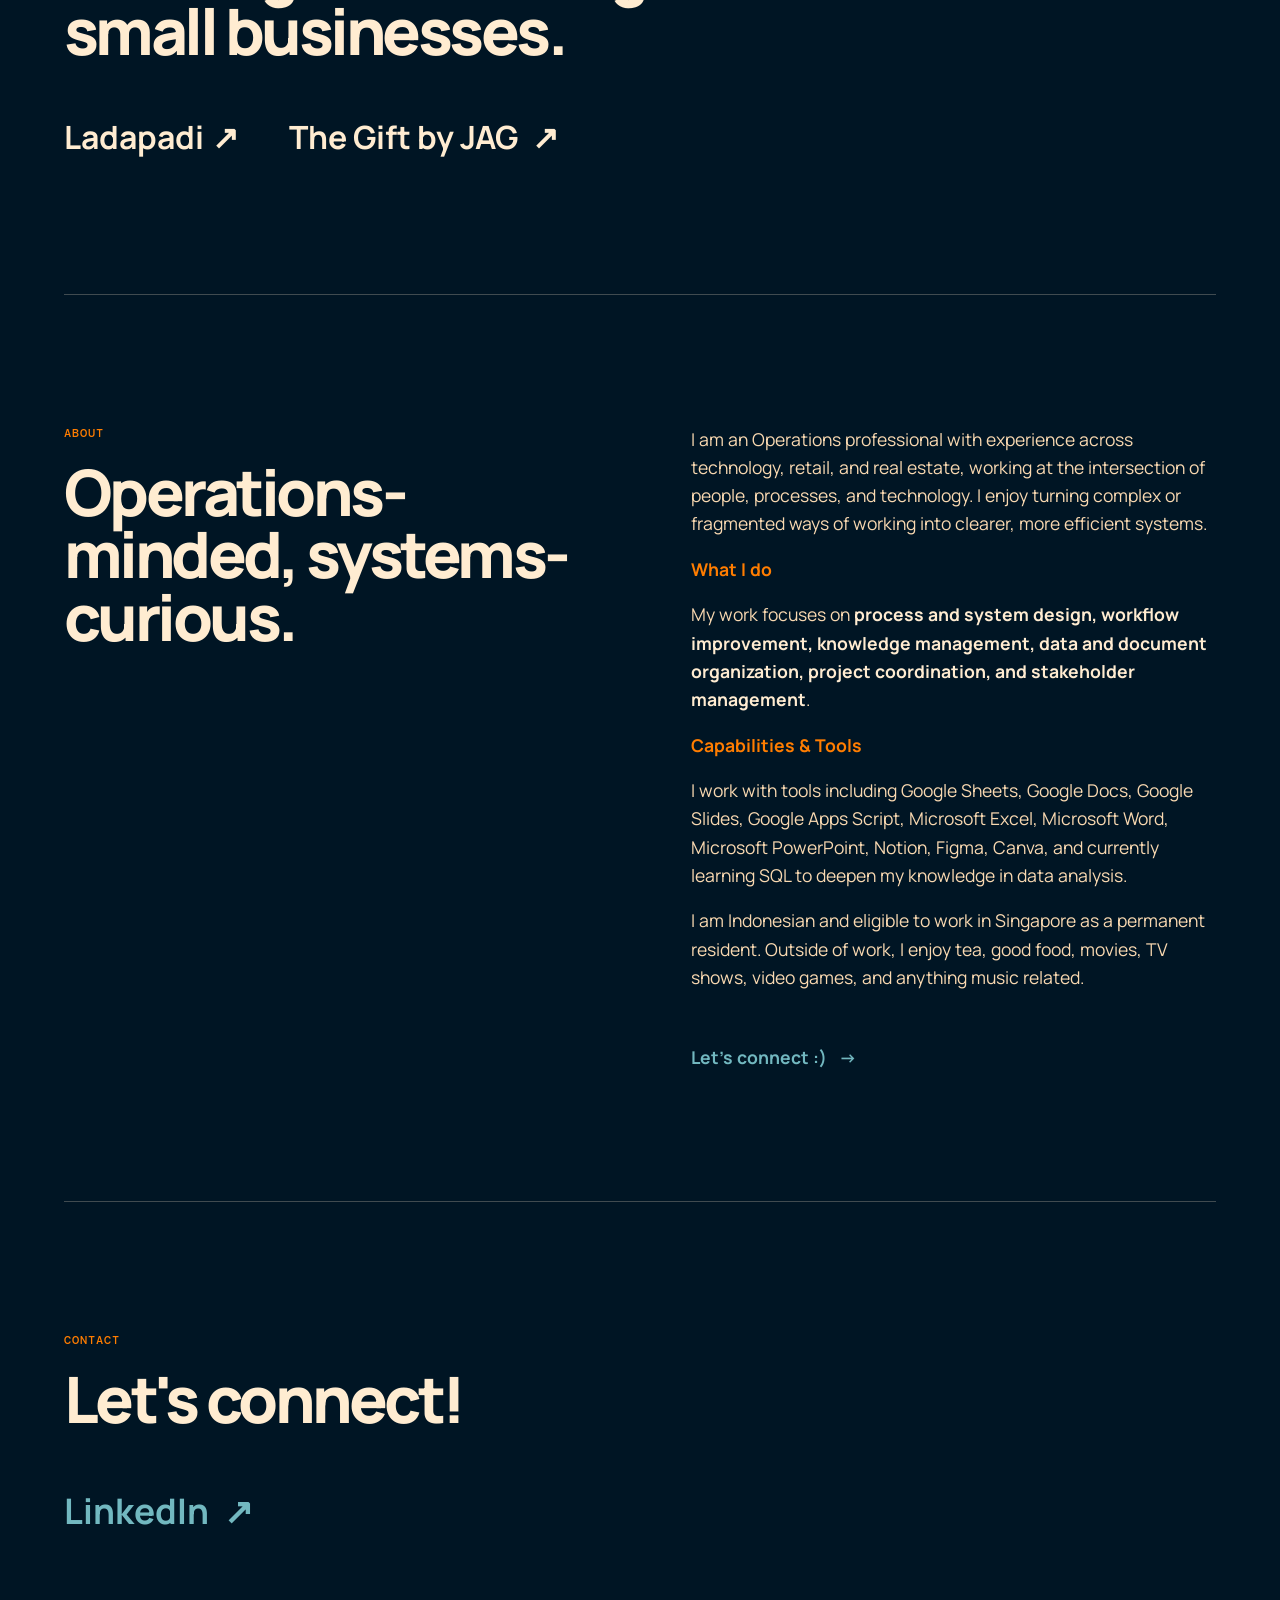
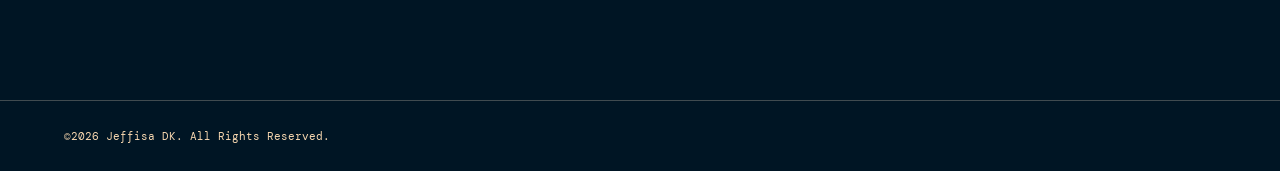
==== commit bd1145e8: "about additional" ====
--- a/index.html
+++ b/index.html
@@ -312,7 +312,7 @@
                 <p>I am an Operations professional with experience across technology, retail, and real estate, working at the intersection of people, processes, and technology. I enjoy turning complex or fragmented ways of working into clearer, more efficient systems.</p>
                 <h3>What I do</h3><p>My work focuses on <strong>process and system design, workflow improvement, knowledge management, data and document organization, project coordination, and stakeholder management</strong>.</p> 
                 <h3>Capabilities & Tools</h3><p>I work with tools including Google Sheets, Google Docs,
-                    Google Slides, Google Apps Script, Microsoft Excel, Microsoft Word, Microsoft PowerPoint, Notion, Figma, Canva.</p>
+                    Google Slides, Google Apps Script, Microsoft Excel, Microsoft Word, Microsoft PowerPoint, Notion, Figma, Canva, and currently learning SQL to deepen my knowledge in data analysis.</p>
                 <p>I am Indonesian and eligible to work in Singapore as a permanent resident. Outside of work, I enjoy tea, good food, movies, TV shows, video
                     games, and anything music related.</p><a class="case-contact text-button" href="#contact">Let's connect :)  <span
                             aria-hidden="true">&#8594;</span></a>
